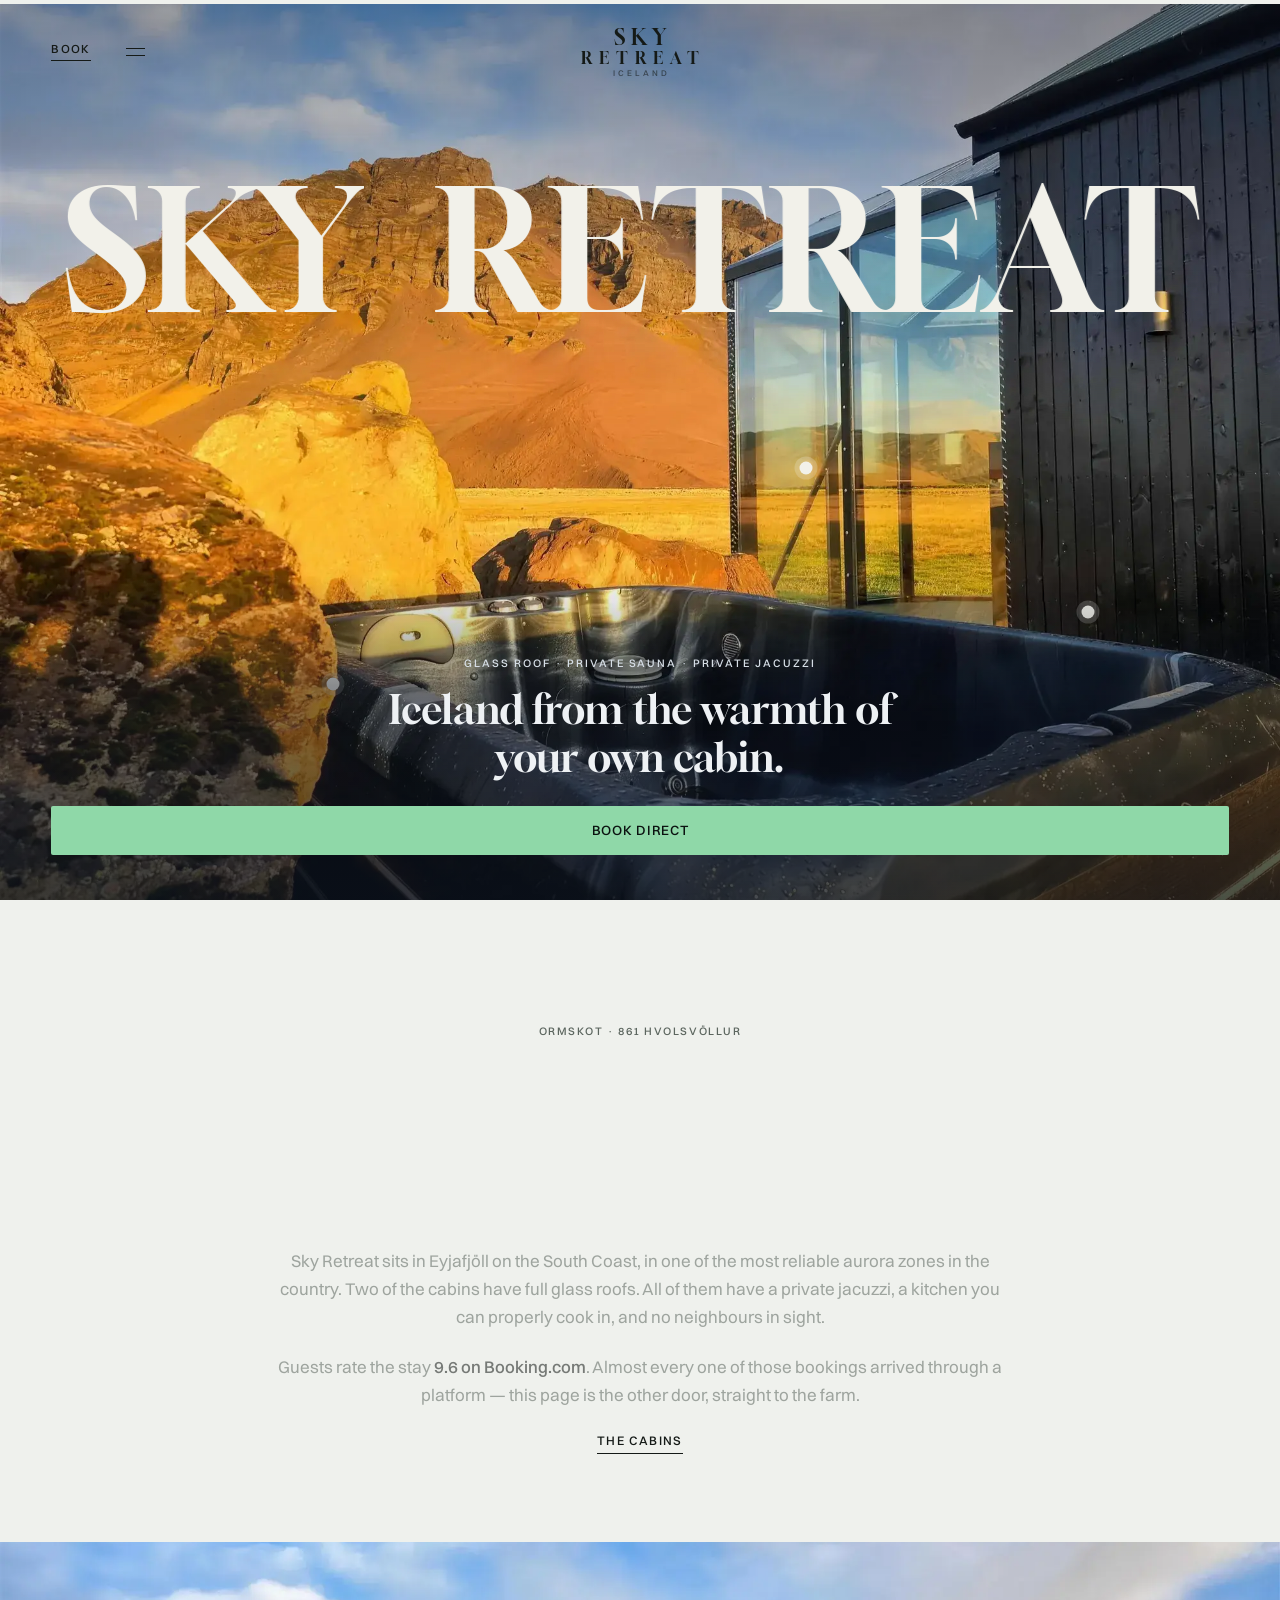
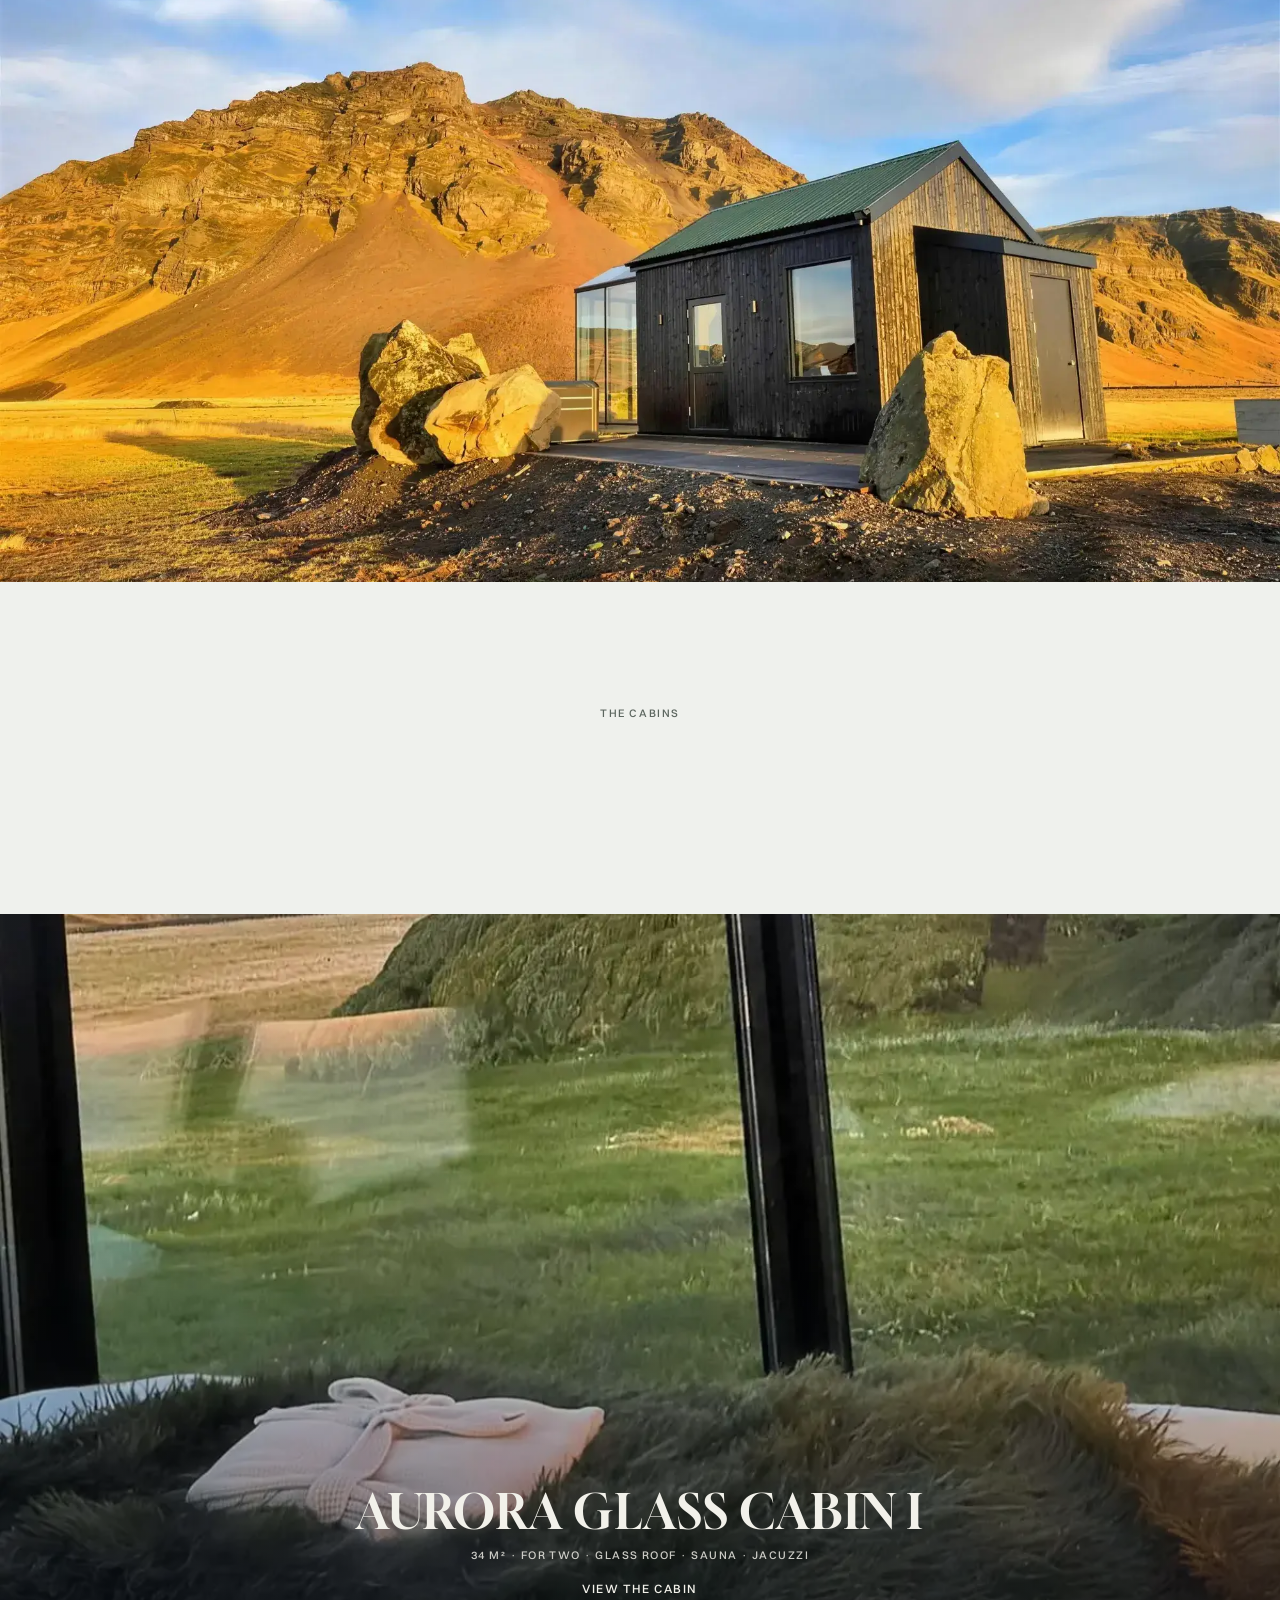
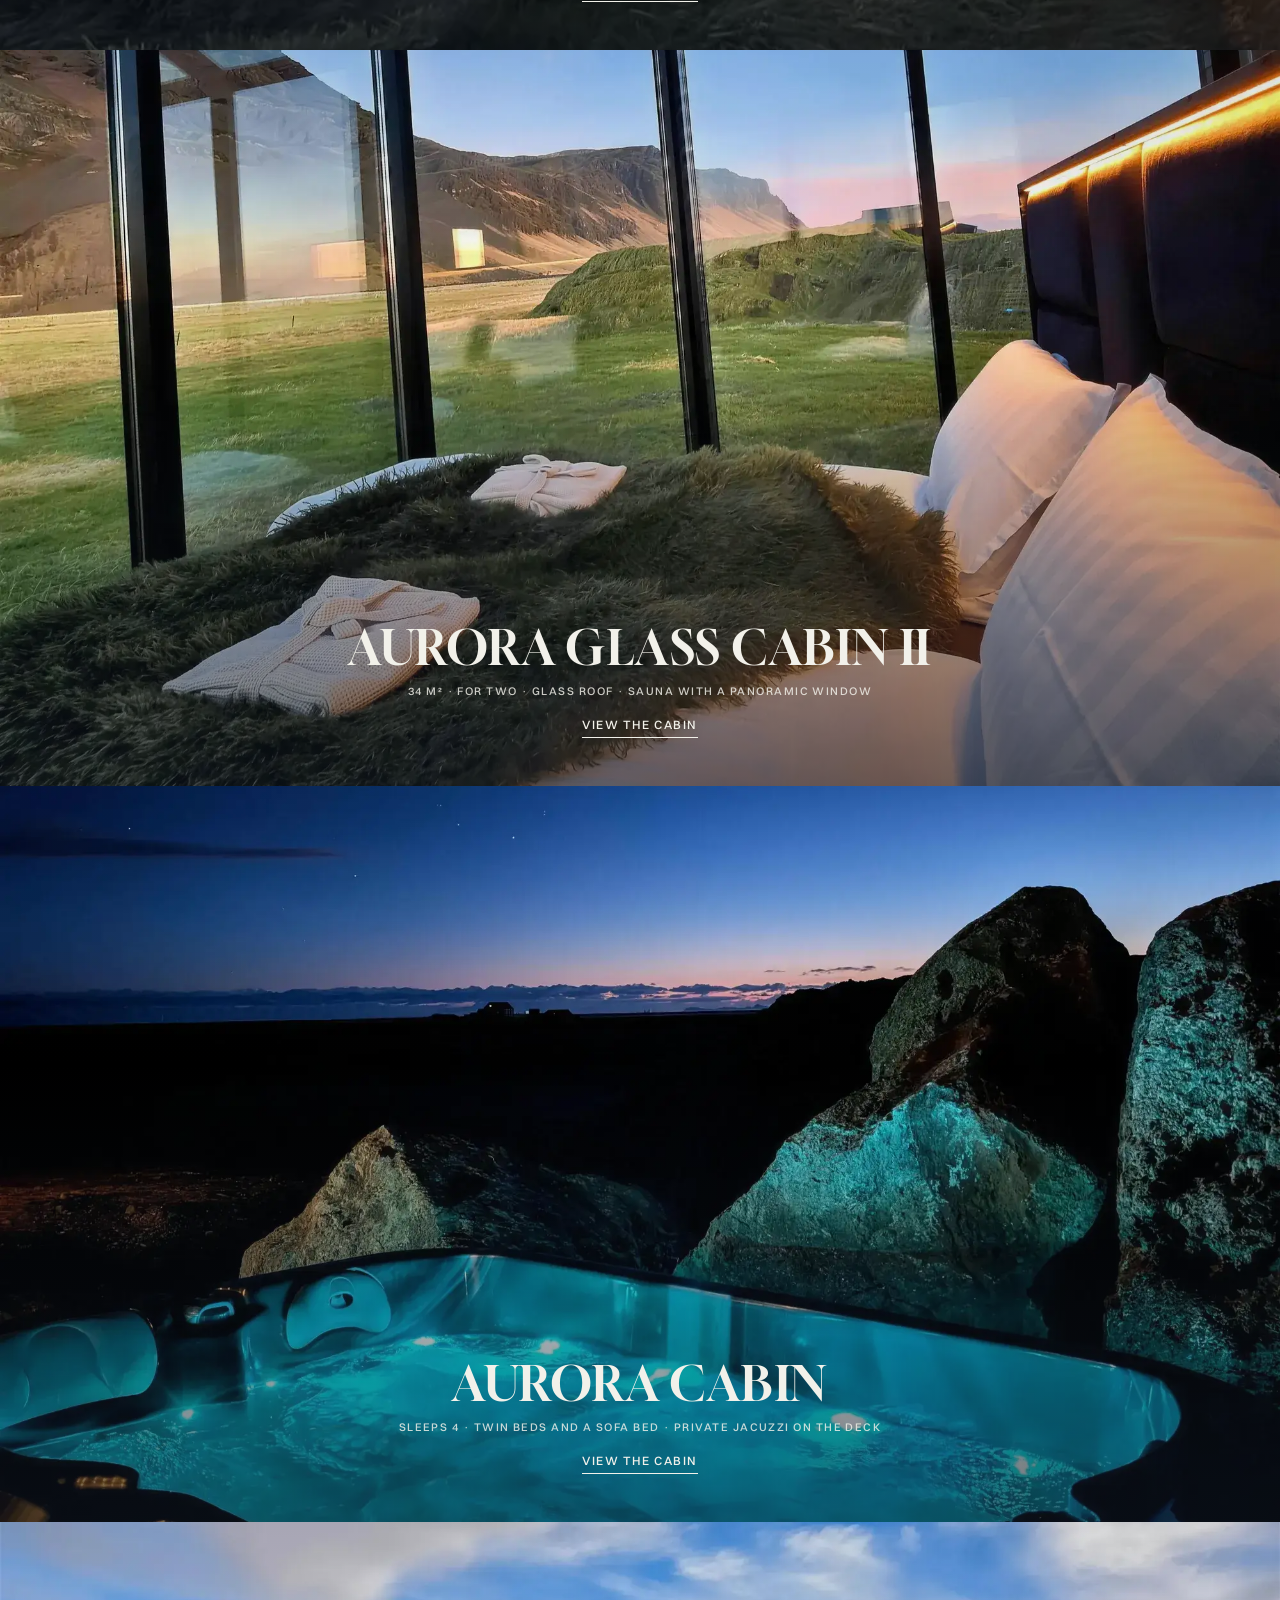
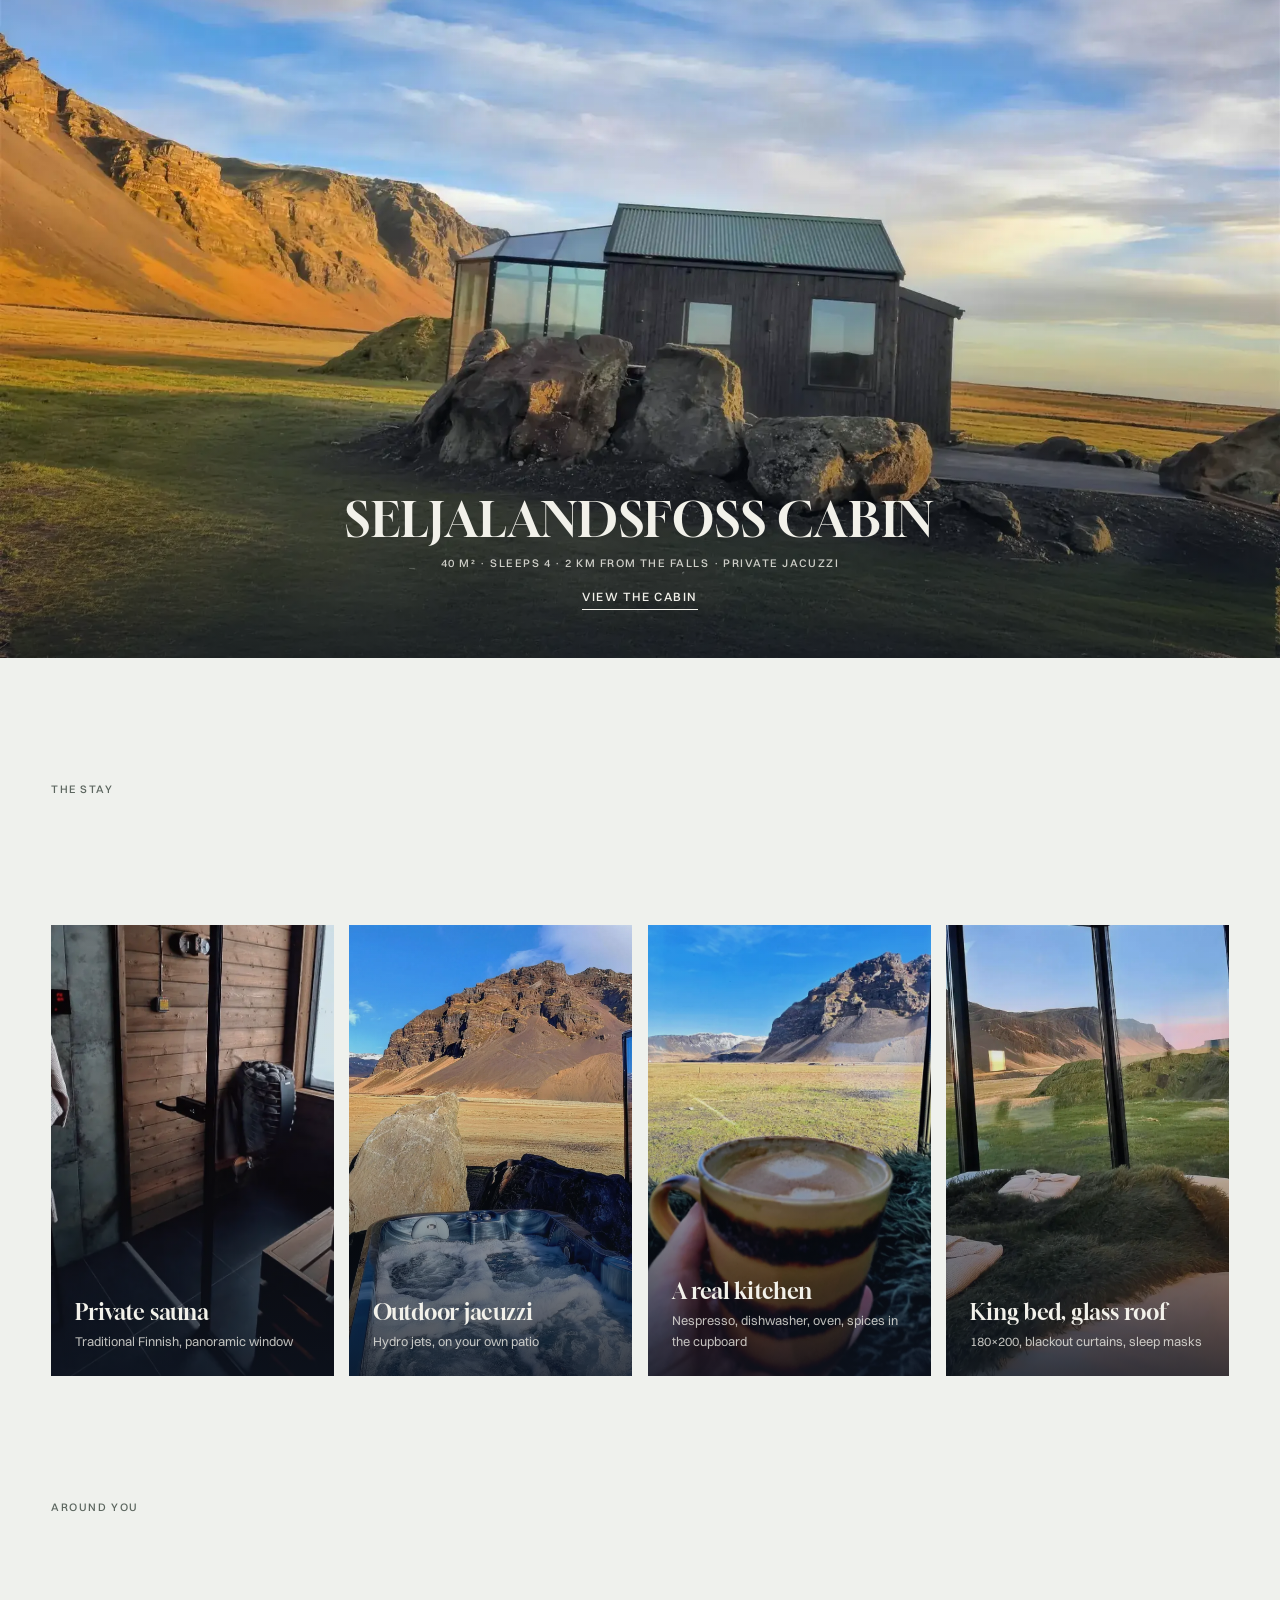
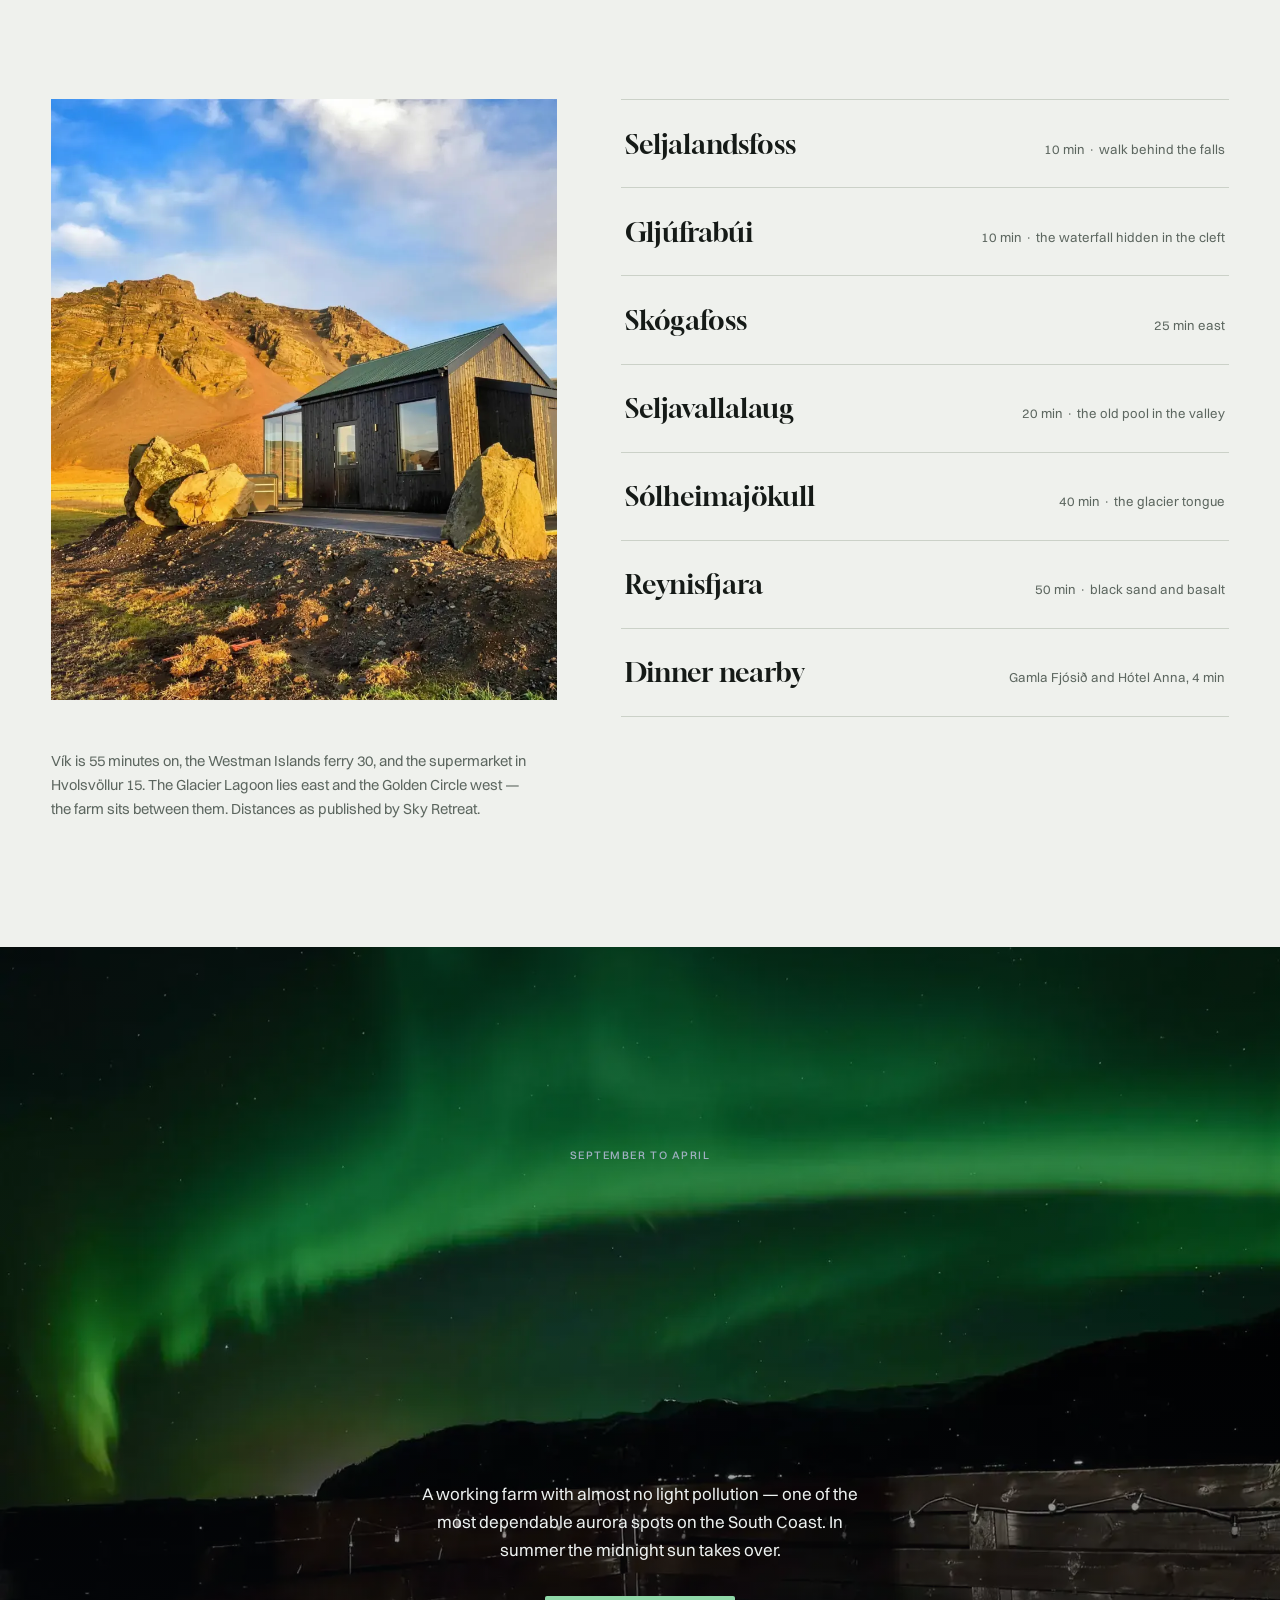
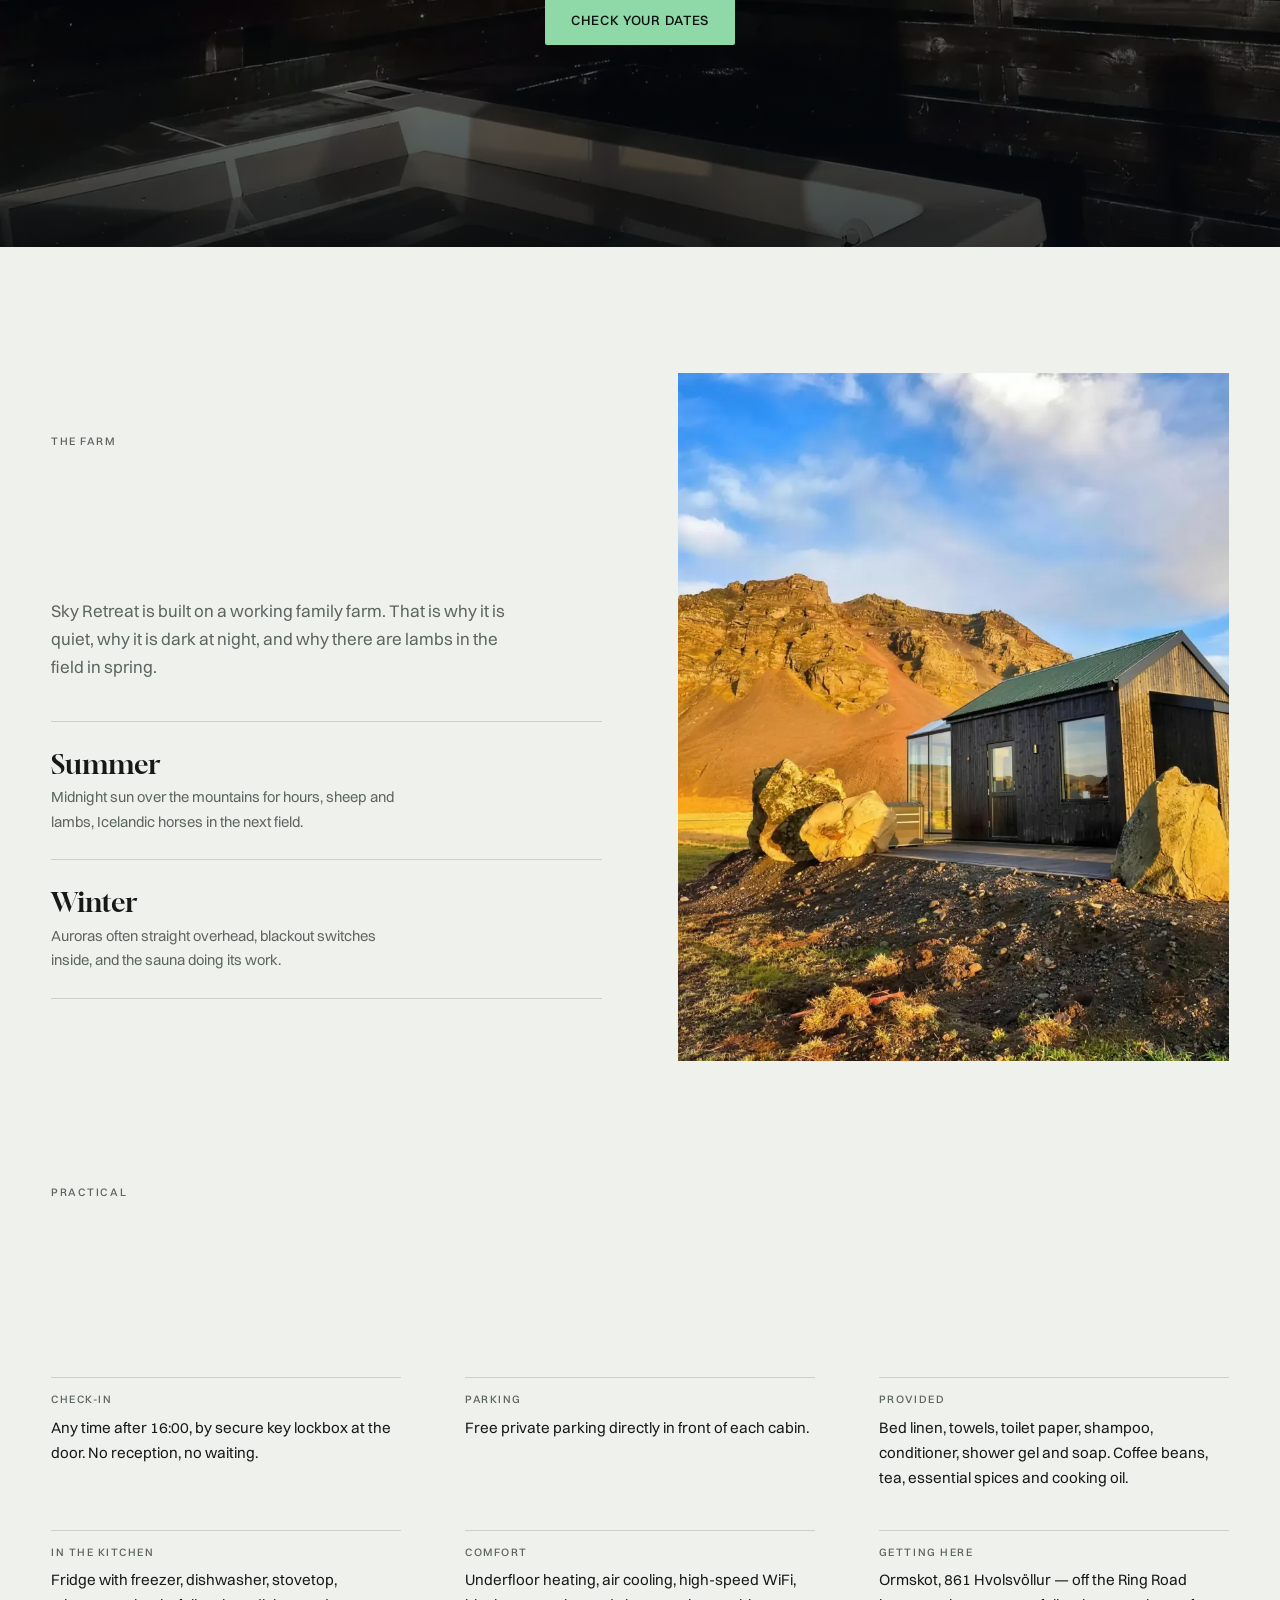
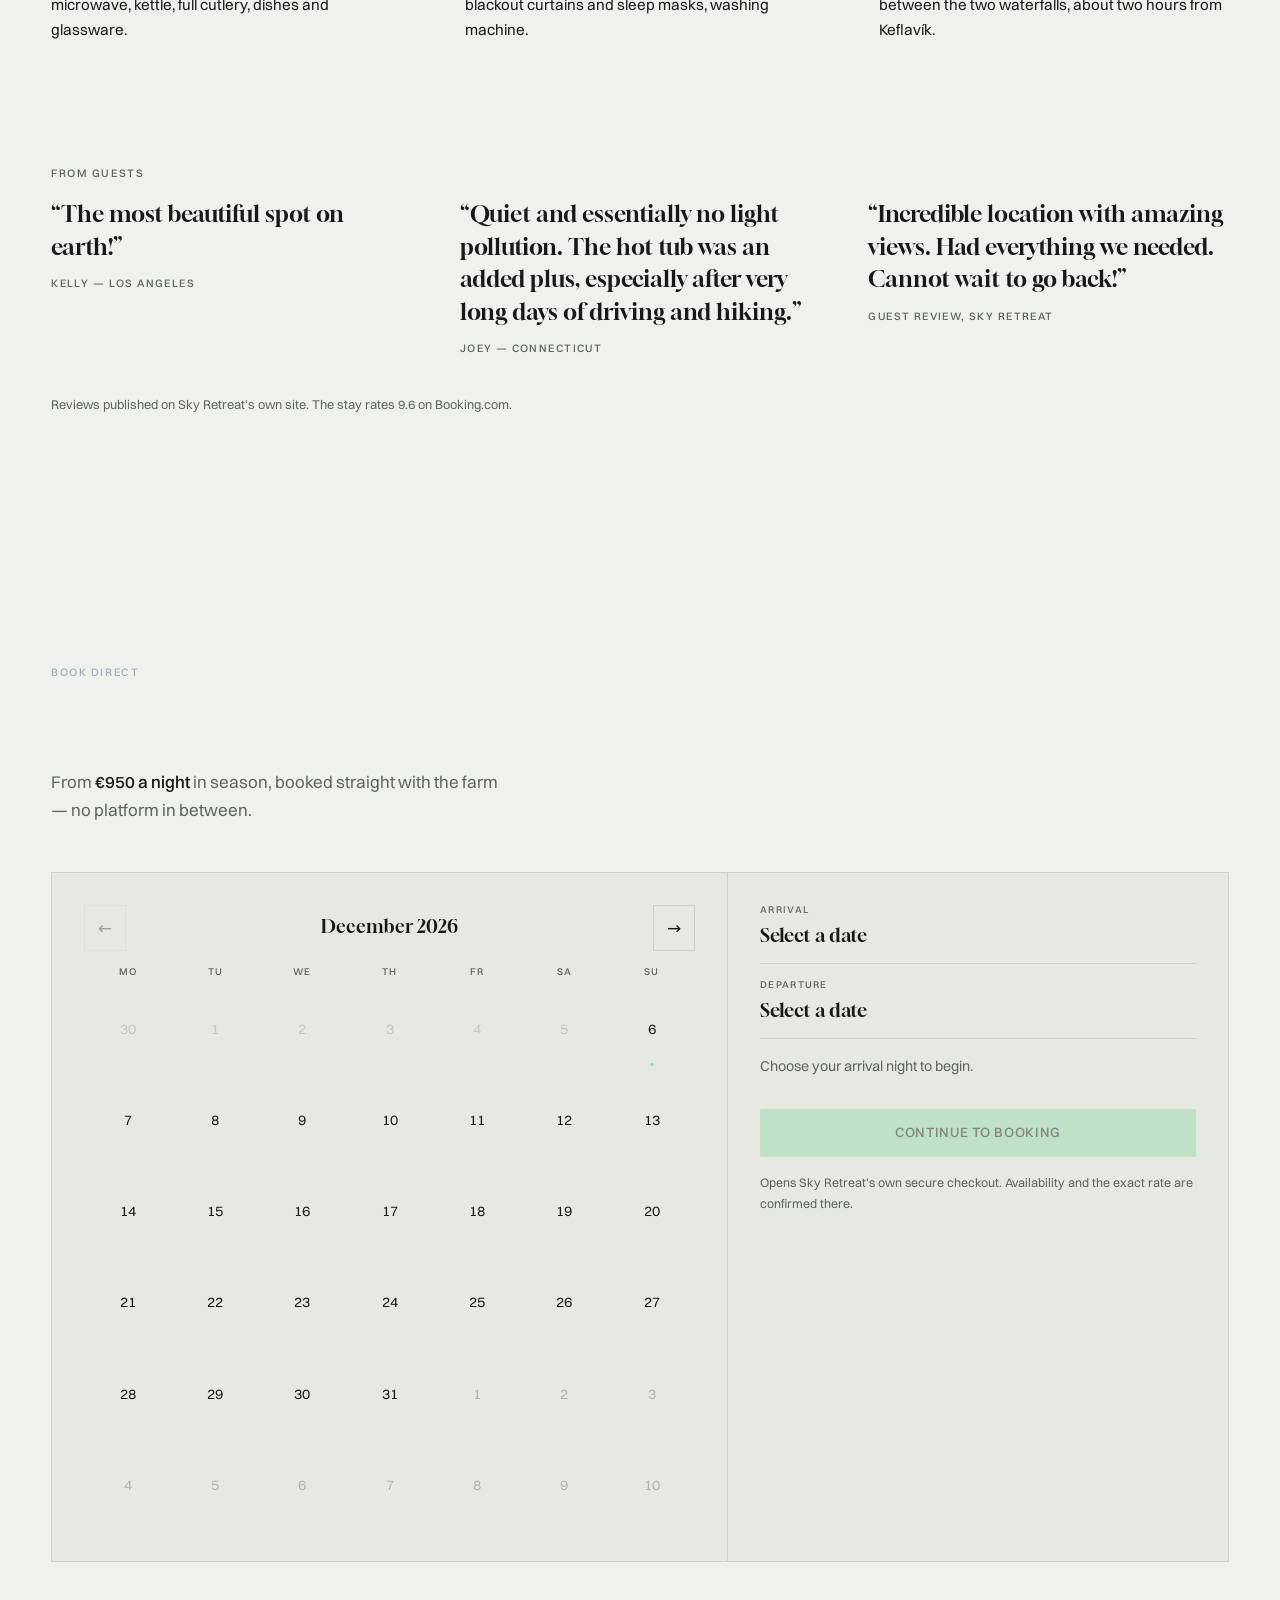
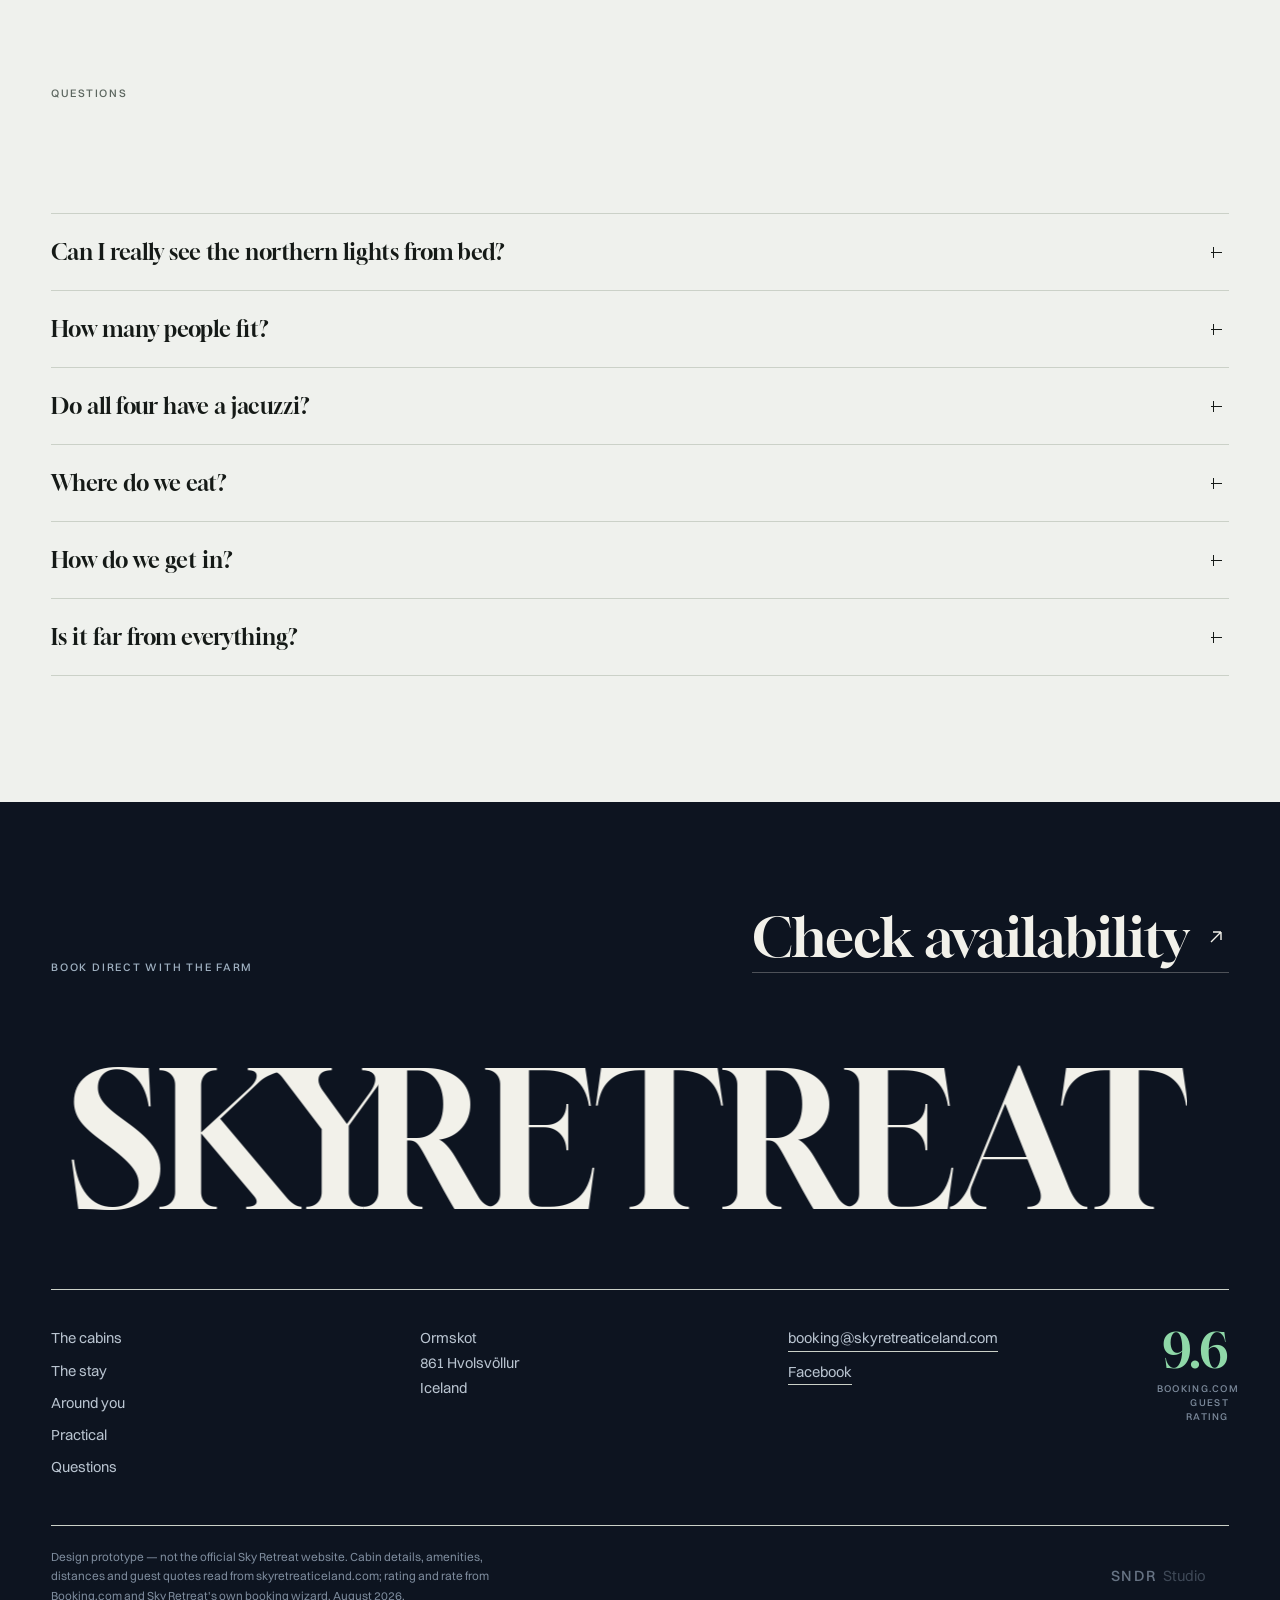
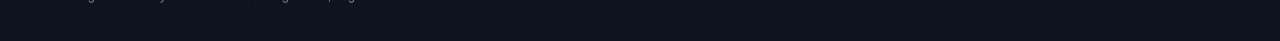
==== index.html @ c14c696b "Deploy e24e90d (noindex preview)" ====
<!DOCTYPE html>
<html lang="en">
<head>
<meta charset="UTF-8">
<meta name="viewport" content="width=device-width, initial-scale=1">
<meta name="robots" content="noindex, nofollow">
<title>Sky Retreat Iceland — Glass-roof cabins with private sauna &amp; jacuzzi, South Coast</title>
<meta name="description" content="Four luxury cabins on a working farm between Seljalandsfoss and Skógafoss. Glass roofs for the northern lights, private sauna and jacuzzi, 9.6 on Booking.com. Book direct.">
<meta name="theme-color" content="#0D1420" id="themeColor">
<link rel="preload" href="assets/fonts/gloock-v8-latin_latin-ext-regular.woff2" as="font" type="font/woff2" crossorigin>
<link rel="preload" href="assets/fonts/Switzer-400.woff2" as="font" type="font/woff2" crossorigin>
<link rel="icon" type="image/png" sizes="32x32" href="assets/img/favicon-32.png">
<link rel="icon" type="image/png" sizes="180x180" href="assets/img/favicon-180.png">
<link rel="apple-touch-icon" href="assets/img/favicon-180.png">
<link rel="icon" href="data:image/svg+xml,%3Csvg xmlns='http://www.w3.org/2000/svg' viewBox='0 0 32 32'%3E%3Crect width='32' height='32' fill='%230D1420'/%3E%3Cpath d='M6 22 L16 8 L26 22 Z' fill='none' stroke='%238FD8A8' stroke-width='2'/%3E%3C/svg%3E">
<link rel="stylesheet" href="styles.css?v=b4fe9e96">
</head>
<body class="at-hero" data-ground="night">

<div class="tintplate" aria-hidden="true"></div>

<!-- ═══ NAV · logo big and centred, condenses on first scroll (KUBE) ═══ -->
<header class="nav" id="nav">
  <div class="nav_bg" aria-hidden="true"></div>
  <div class="nav_in">
    <a class="nav_skip" href="#main">Skip to content</a>
    <a class="nav_logo" href="#top">
      <span class="nav_logo_a">SKY</span><span class="nav_logo_b">RETREAT</span><span class="nav_logo_c">Iceland</span>
    </a>
    <div class="nav_right">
      <a class="nav_book" href="#boka">Book</a>
      <button class="nav_burger" id="burger" type="button" aria-expanded="false" aria-controls="menu" aria-label="Open menu">
        <span></span><span></span>
      </button>
    </div>
  </div>
</header>

<!-- full-screen menu: links left, one image right that crossfades per hovered link -->
<div class="menu" id="menu" hidden>
  <nav class="menu_links" aria-label="Main">
    <ul id="menuList">
      <li><a href="#skalar"><span>The cabins</span><em>Four, on one farm</em></a></li>
      <li><a href="#upplifun"><span>The stay</span><em>Sauna · jacuzzi · glass roof</em></a></li>
      <li><a href="#nagrenni"><span>Around you</span><em>Seljalandsfoss · Skógafoss · Reynisfjara</em></a></li>
      <li><a href="#nott"><span>The lights</span><em>September to April</em></a></li>
      <li><a href="#boka"><span>Book direct</span><em>Straight with the farm</em></a></li>
    </ul>
    <div class="menu_foot">
      <a href="mailto:booking@skyretreaticeland.com">booking@skyretreaticeland.com</a>
      <span>Ormskot · 861 Hvolsvöllur</span>
    </div>
  </nav>
  <div class="menu_visual" aria-hidden="true">
    <img class="menu_img is-visible" src="assets/img/field-glass-sm.webp" srcset="assets/img/field-glass-sm.webp 1000w, assets/img/field-glass-md.webp 1400w, assets/img/field-glass-lg.webp 2000w, assets/img/field-glass.webp 3400w" sizes="(max-width: 860px) 1200px, 1200px" alt="">
    <picture><source media="(max-width: 860px)" srcset="assets/img/aurora-deck-p.webp"><img class="menu_img" src="assets/img/aurora-deck-sm.webp" srcset="assets/img/aurora-deck-sm.webp 1000w, assets/img/aurora-deck-md.webp 1400w, assets/img/aurora-deck-lg.webp 2000w, assets/img/aurora-deck.webp 3400w" sizes="(max-width: 860px) 1036px, 1440px" alt=""></picture>
    <img class="menu_img" src="assets/img/selja-falls-sm.webp" srcset="assets/img/selja-falls-sm.webp 1000w, assets/img/selja-falls-md.webp 1400w, assets/img/selja-falls-lg.webp 2000w, assets/img/selja-falls.webp 3400w" sizes="(max-width: 860px) 350px, 1200px" alt="">
    <img class="menu_img" src="assets/img/tub-day-sm.webp" srcset="assets/img/tub-day-sm.webp 1000w, assets/img/tub-day-md.webp 1500w, assets/img/tub-day.webp 3400w" sizes="(max-width: 860px) 720px, 720px" alt="">
    <picture><source media="(max-width: 860px)" srcset="assets/img/agc2-glass-p.webp"><img class="menu_img" src="assets/img/agc2-glass-sm.webp" srcset="assets/img/agc2-glass-sm.webp 1000w, assets/img/agc2-glass-md.webp 1400w, assets/img/agc2-glass-lg.webp 2000w, assets/img/agc2-glass.webp 3400w" sizes="(max-width: 860px) 660px, 1200px" alt=""></picture>
  </div>
</div>

<main id="main">

  <!-- ═══ 1 · HERO ═══ -->
  <section class="hero" id="top" aria-label="Sky Retreat Iceland">
    <div class="hero_layers" id="heroLayers">
      <div class="hero_back" data-sr-layer="back"><picture><source media="(max-width: 860px)" srcset="assets/img/hero-cabin-p.webp"><img src="assets/img/hero-cabin-sm.webp" srcset="assets/img/hero-cabin-sm.webp 1000w, assets/img/hero-cabin-md.webp 1400w, assets/img/hero-cabin-lg.webp 2000w, assets/img/hero-cabin.webp 3400w" sizes="(max-width: 860px) 1125px, 1440px" alt="" aria-hidden="true"></picture></div>
      <p class="hero_wm" id="heroWm" data-sr-layer="wm" aria-hidden="true"><span class="hero_wm_word"><i>SKY</i></span><span class="hero_wm_word"><i>RETREAT</i></span></p>
      <div class="hero_front" data-sr-layer="front">
        <picture><source media="(max-width: 860px)" srcset="assets/img/hero-cabin-p.webp"><img src="assets/img/hero-cabin-sm.webp" srcset="assets/img/hero-cabin-sm.webp 1000w, assets/img/hero-cabin-md.webp 1400w, assets/img/hero-cabin-lg.webp 2000w, assets/img/hero-cabin.webp 3400w" sizes="(max-width: 860px) 1125px, 1440px" alt="A black timber cabin with a glass front on the golden hillside at Ormskot" fetchpriority="high"></picture>
        <button class="spot" data-spot="glass" aria-expanded="false">
          <span class="spot_dot"></span>
          <span class="spot_card"><strong>The glass roof</strong>The whole bedroom roof and front are glass — 360° of the Eyjafjöll mountains.</span>
        </button>
        <button class="spot" data-spot="jacuzzi" aria-expanded="false">
          <span class="spot_dot"></span>
          <span class="spot_card"><strong>Private jacuzzi</strong>Outdoors, with hydro jets. Every cabin has its own.</span>
        </button>
        <button class="spot" data-spot="farm" aria-expanded="false">
          <span class="spot_dot"></span>
          <span class="spot_card"><strong>A working farm</strong>Sheep, lambs and Icelandic horses — and almost no light pollution.</span>
        </button>
      </div>
    </div>
    <div class="hero_base">
      <p class="hero_eyebrow">Glass roof · Private sauna · Private jacuzzi</p>
      <h1 class="hero_h1" data-reveal data-split="lines">Iceland from the warmth of your own cabin.</h1>
      <a class="btn hero_cta" href="#boka">Book direct</a>
    </div>
  </section>

  <!-- ═══ 2 · INTRO (centred, KUBE's un-luxe-expérientiel beat) ═══ -->
  <section class="intro" id="um" data-ground="day">
    <div class="wrap intro_in">
      <p class="eyebrow rev">Ormskot · 861 Hvolsvöllur</p>
      <h2 class="h2 intro_h" data-reveal data-split="lines">Four cabins on a working farm, and nothing else for miles.</h2>
      <p class="intro_p" data-scrub-words>Sky Retreat sits in Eyjafjöll on the South Coast, in one of the most reliable aurora zones in the country. Two of the cabins have full glass roofs. All of them have a private jacuzzi, a kitchen you can properly cook in, and no neighbours in sight.</p>
      <p class="intro_p" data-scrub-words>Guests rate the stay <strong>9.6 on Booking.com</strong>. Almost every one of those bookings arrived through a platform — this page is the other door, straight to the farm.</p>
      <a class="ulink rev" href="#skalar">The cabins</a>
    </div>
    <figure class="frame intro_fig rev" data-img-wrap>
      <img data-img src="assets/img/aurora-sky-sm.webp" srcset="assets/img/aurora-sky-sm.webp 1000w, assets/img/aurora-sky-md.webp 1400w, assets/img/aurora-sky-lg.webp 2000w, assets/img/aurora-sky.webp 3400w" sizes="(max-width: 860px) 390px, 1440px" alt="A cabin standing alone in the wide open field beneath the mountains" loading="lazy">
    </figure>
  </section>

  <!-- ═══ 3 · THE CABINS (KUBE spaces-1: stacked, centred name + underline) ═══ -->
  <section class="cabins" id="skalar">
    <div class="wrap cabins_head">
      <p class="eyebrow rev">The cabins</p>
      <h2 class="h2" data-reveal data-split="lines">Four cabins, no two the same.</h2>
    </div>
    <div class="cabin_list" id="cabinList"></div>
  </section>

  <!-- ═══ 4 · THE STAY (KUBE services-1: 4-up dark card row) ═══ -->
  <section class="serv" id="upplifun">
    <div class="wrap">
      <p class="eyebrow rev">The stay</p>
      <h2 class="h2" data-reveal data-split="lines">What is waiting inside.</h2>
      <div class="serv_row rev">
        <article class="scard">
          <picture><source media="(max-width: 860px)" srcset="assets/img/cabin-sheep-p.webp"><img src="assets/img/cabin-sheep-sm.webp" srcset="assets/img/cabin-sheep-sm.webp 1000w, assets/img/cabin-sheep.webp 1542w" sizes="(max-width: 860px) 837px, 755px" alt="Robes hanging beside the private sauna" loading="lazy"></picture>
          <div class="scard_type"><h3>Private sauna</h3><p>Traditional Finnish, panoramic window</p></div>
        </article>
        <article class="scard">
          <picture><source media="(max-width: 860px)" srcset="assets/img/agc2-glass-p.webp"><img src="assets/img/agc2-glass-sm.webp" srcset="assets/img/agc2-glass-sm.webp 1000w, assets/img/agc2-glass-md.webp 1400w, assets/img/agc2-glass-lg.webp 2000w, assets/img/agc2-glass.webp 3400w" sizes="(max-width: 860px) 660px, 1200px" alt="The outdoor jacuzzi beside the cabin" loading="lazy"></picture>
          <div class="scard_type"><h3>Outdoor jacuzzi</h3><p>Hydro jets, on your own patio</p></div>
        </article>
        <article class="scard">
          <picture><source media="(max-width: 860px)" srcset="assets/img/coffee-p.webp"><img src="assets/img/coffee-sm.webp" srcset="assets/img/coffee-sm.webp 1000w, assets/img/coffee-md.webp 1400w, assets/img/coffee.webp 2000w" sizes="(max-width: 860px) 558px, 668px" alt="A coffee held up to the mountain view" loading="lazy"></picture>
          <div class="scard_type"><h3>A real kitchen</h3><p>Nespresso, dishwasher, oven, spices in the cupboard</p></div>
        </article>
        <article class="scard">
          <picture><source media="(max-width: 860px)" srcset="assets/img/cabin-mirror-p.webp"><img src="assets/img/cabin-mirror-sm.webp" srcset="assets/img/cabin-mirror-sm.webp 1000w, assets/img/cabin-mirror-md.webp 1400w, assets/img/cabin-mirror-lg.webp 2000w, assets/img/cabin-mirror.webp 3400w" sizes="(max-width: 860px) 1036px, 1440px" alt="The bed beneath the glass wall at dawn" loading="lazy"></picture>
          <div class="scard_type"><h3>King bed, glass roof</h3><p>180×200, blackout curtains, sleep masks</p></div>
        </article>
      </div>
    </div>
  </section>

  <!-- ═══ 5 · AROUND YOU (KUBE activities: split, hover crossfade) ═══ -->
  <section class="exp wrap" id="nagrenni">
    <p class="eyebrow rev">Around you</p>
    <h2 class="h2" data-reveal data-split="lines">Everything iconic, within easy reach.</h2>
    <div class="exp_grid">
      <div class="exp_imgs" aria-hidden="true">
        <img class="exp_img is-visible" src="assets/img/selja-falls-sm.webp" srcset="assets/img/selja-falls-sm.webp 1000w, assets/img/selja-falls-md.webp 1400w, assets/img/selja-falls-lg.webp 2000w, assets/img/selja-falls.webp 3400w" sizes="(max-width: 860px) 350px, 1200px" alt="" loading="lazy">
        <img class="exp_img" src="assets/img/grass-gold-sm.webp" srcset="assets/img/grass-gold-sm.webp 1000w, assets/img/grass-gold-md.webp 1400w, assets/img/grass-gold.webp 2000w" sizes="(max-width: 860px) 350px, 891px" alt="" loading="lazy">
        <picture><source media="(max-width: 860px)" srcset="assets/img/cabin-rocks-p.webp"><img class="exp_img" src="assets/img/cabin-rocks-sm.webp" srcset="assets/img/cabin-rocks-sm.webp 1000w, assets/img/cabin-rocks-md.webp 1400w, assets/img/cabin-rocks-lg.webp 2000w, assets/img/cabin-rocks.webp 3400w" sizes="(max-width: 860px) 923px, 1440px" alt="" loading="lazy"></picture>
        <img class="exp_img" src="assets/img/field-wide-sm.webp" srcset="assets/img/field-wide-sm.webp 1000w, assets/img/field-wide-md.webp 1400w, assets/img/field-wide-lg.webp 2000w, assets/img/field-wide.webp 3400w" sizes="(max-width: 860px) 351px, 1027px" alt="" loading="lazy">
        <picture><source media="(max-width: 860px)" srcset="assets/img/coffee-p.webp"><img class="exp_img" src="assets/img/coffee-sm.webp" srcset="assets/img/coffee-sm.webp 1000w, assets/img/coffee-md.webp 1400w, assets/img/coffee.webp 2000w" sizes="(max-width: 860px) 558px, 668px" alt="" loading="lazy"></picture>
      </div>
      <ul class="exp_rows" id="expRows">
        <li><button type="button"><span>Seljalandsfoss</span><em>10 min · walk behind the falls</em></button></li>
        <li><button type="button"><span>Gljúfrabúi</span><em>10 min · the waterfall hidden in the cleft</em></button></li>
        <li><button type="button"><span>Skógafoss</span><em>25 min east</em></button></li>
        <li><button type="button"><span>Seljavallalaug</span><em>20 min · the old pool in the valley</em></button></li>
        <li><button type="button"><span>Sólheimajökull</span><em>40 min · the glacier tongue</em></button></li>
        <li><button type="button"><span>Reynisfjara</span><em>50 min · black sand and basalt</em></button></li>
        <li><button type="button"><span>Dinner nearby</span><em>Gamla Fjósið and Hótel Anna, 4 min</em></button></li>
      </ul>
    </div>
    <p class="exp_note rev">Vík is 55 minutes on, the Westman Islands ferry 30, and the supermarket in Hvolsvöllur 15. The Glacier Lagoon lies east and the Golden Circle west — the farm sits between them. Distances as published by Sky Retreat.</p>
  </section>

  <!-- ═══ 6 · THE LIGHTS (KUBE cta band: full screen, centred, one button) ═══ -->
  <section class="cta" id="nott">
    <figure class="cta_media">
      <picture><source media="(max-width: 860px)" srcset="assets/img/aurora-night-p.webp"><img id="auroraImg" src="assets/img/aurora-night-sm.webp" srcset="assets/img/aurora-night-sm.webp 1000w, assets/img/aurora-night-md.webp 1500w, assets/img/aurora-night.webp 3400w" sizes="(max-width: 860px) 633px, 1440px" alt="The aurora borealis directly above the hot tub at Sky Retreat" loading="lazy"></picture>
    </figure>
    <div class="cta_type">
      <p class="eyebrow eyebrow--light rev">September to April</p>
      <h2 class="display" data-reveal data-split="lines">The lights come to the roof.</h2>
      <p class="cta_sub rev">A working farm with almost no light pollution — one of the most dependable aurora spots on the South Coast. In summer the midnight sun takes over.</p>
      <a class="btn rev" href="#boka">Check your dates</a>
    </div>
  </section>

  <!-- ═══ 7 · THE FARM (KUBE privatisation: split, hover rows + image swap) ═══ -->
  <section class="farm wrap" id="farm">
    <div class="farm_type">
      <p class="eyebrow rev">The farm</p>
      <h2 class="h2" data-reveal data-split="lines">You are staying on someone's land.</h2>
      <p class="farm_p rev">Sky Retreat is built on a working family farm. That is why it is quiet, why it is dark at night, and why there are lambs in the field in spring.</p>
      <div class="farm_rows" id="farmRows">
        <div class="farm_row"><h3>Summer</h3><p>Midnight sun over the mountains for hours, sheep and lambs, Icelandic horses in the next field.</p></div>
        <div class="farm_row"><h3>Winter</h3><p>Auroras often straight overhead, blackout switches inside, and the sauna doing its work.</p></div>
      </div>
    </div>
    <div class="farm_imgs" aria-hidden="true">
      <img class="farm_img is-active" src="assets/img/field-wide-sm.webp" srcset="assets/img/field-wide-sm.webp 1000w, assets/img/field-wide-md.webp 1400w, assets/img/field-wide-lg.webp 2000w, assets/img/field-wide.webp 3400w" sizes="(max-width: 860px) 351px, 1027px" alt="">
      <picture><source media="(max-width: 860px)" srcset="assets/img/aurora-night-p.webp"><img class="farm_img" src="assets/img/aurora-night-sm.webp" srcset="assets/img/aurora-night-sm.webp 1000w, assets/img/aurora-night-md.webp 1500w, assets/img/aurora-night.webp 3400w" sizes="(max-width: 860px) 633px, 1440px" alt=""></picture>
    </div>
  </section>

  <!-- ═══ PRACTICAL ═══ -->
  <section class="prac wrap" id="hagnyt">
    <p class="eyebrow rev">Practical</p>
    <h2 class="h2" data-reveal data-split="lines">Everything you would have emailed to ask.</h2>
    <dl class="prac_grid rev">
      <div><dt>Check-in</dt><dd>Any time after 16:00, by secure key lockbox at the door. No reception, no waiting.</dd></div>
      <div><dt>Parking</dt><dd>Free private parking directly in front of each cabin.</dd></div>
      <div><dt>Provided</dt><dd>Bed linen, towels, toilet paper, shampoo, conditioner, shower gel and soap. Coffee beans, tea, essential spices and cooking oil.</dd></div>
      <div><dt>In the kitchen</dt><dd>Fridge with freezer, dishwasher, stovetop, microwave, kettle, full cutlery, dishes and glassware.</dd></div>
      <div><dt>Comfort</dt><dd>Underfloor heating, air cooling, high-speed WiFi, blackout curtains and sleep masks, washing machine.</dd></div>
      <div><dt>Getting here</dt><dd>Ormskot, 861 Hvolsvöllur — off the Ring Road between the two waterfalls, about two hours from Keflavík.</dd></div>
    </dl>
  </section>

  <!-- ═══ VOICES ═══ -->
  <section class="voices">
    <div class="wrap">
      <p class="eyebrow rev">From guests</p>
      <div class="voices_grid rev">
        <blockquote><p>“The most beautiful spot on earth!”</p><cite>Kelly — Los Angeles</cite></blockquote>
        <blockquote><p>“Quiet and essentially no light pollution. The hot tub was an added plus, especially after very long days of driving and hiking.”</p><cite>Joey — Connecticut</cite></blockquote>
        <blockquote><p>“Incredible location with amazing views. Had everything we needed. Cannot wait to go back!”</p><cite>Guest review, Sky Retreat</cite></blockquote>
      </div>
      <p class="voices_note rev">Reviews published on Sky Retreat's own site. The stay rates 9.6 on Booking.com.</p>
    </div>
  </section>

  <!-- ═══ BOOKING ═══ -->
  <section class="book" id="boka" data-ground="night">
    <div class="wrap">
      <p class="eyebrow eyebrow--light rev">Book direct</p>
      <h2 class="h2" data-reveal data-split="lines">Pick your nights.</h2>
      <p class="book_lead rev">From <strong>€950 a night</strong> in season, booked straight with the farm — no platform in between.</p>
      <div class="bk rev" id="bk">
        <div class="bk_cal">
          <div class="bk_head">
            <button class="bk_navbtn" id="calPrev" type="button" aria-label="Previous month">←</button>
            <div class="bk_month" id="calMonth" aria-live="polite"></div>
            <button class="bk_navbtn" id="calNext" type="button" aria-label="Next month">→</button>
          </div>
          <div class="bk_dow" id="calDow"></div>
          <div class="bk_grid" id="calGrid"></div>
        </div>
        <div class="bk_side">
          <div class="bk_field"><span class="bk_label">Arrival</span><span class="bk_value" id="outStart">Select a date</span></div>
          <div class="bk_field"><span class="bk_label">Departure</span><span class="bk_value" id="outEnd">Select a date</span></div>
          <p class="bk_sum" id="outSum">Choose your arrival night to begin.</p>
          <a class="btn" id="bkGo" href="https://booking.skyretreaticeland.com/" target="_blank" rel="noopener" aria-disabled="true">Continue to booking</a>
          <p class="bk_note">Opens Sky Retreat's own secure checkout. Availability and the exact rate are confirmed there.</p>
        </div>
      </div>
    </div>
  </section>

  <!-- ═══ FAQ ═══ -->
  <section class="faq wrap" id="faq">
    <p class="eyebrow rev">Questions</p>
    <h2 class="h2" data-reveal data-split="lines">Before you book.</h2>
    <div class="faq_list rev">
      <details><summary>Can I really see the northern lights from bed?</summary><p>In Aurora Glass Cabin I and II, yes — the bedroom roof and the front wall are glass. From September to April the auroras are often directly overhead, and blackout switches let you kill every light inside.</p></details>
      <details><summary>How many people fit?</summary><p>The two glass cabins are 34 m² and built for two. Aurora Cabin sleeps four — twin beds plus a sofa bed. Seljalandsfoss Cabin is a 40 m² family cabin with a king bed and a sofa bed, plus toys and a sandbox for children.</p></details>
      <details><summary>Do all four have a jacuzzi?</summary><p>Yes. Both glass cabins add a private Finnish sauna as well.</p></details>
      <details><summary>Where do we eat?</summary><p>Each cabin has a full kitchen with a dishwasher, and the staples are already there. Gamla Fjósið and Hótel Anna are 2.7 km away and both do takeaway; there are more than ten restaurants within ten kilometres.</p></details>
      <details><summary>How do we get in?</summary><p>A secure key lockbox at the entrance, any time after 16:00. Parking is free and directly in front of the cabin.</p></details>
      <details><summary>Is it far from everything?</summary><p>It is between Seljalandsfoss and Skógafoss, ten minutes from each. The Glacier Lagoon is to the east and the Golden Circle to the west, both within a day.</p></details>
    </div>
  </section>

</main>

<!-- ═══ FOOTER · scroll-driven statement ═══ -->
<footer class="foot" id="contact" data-ground="night">
  <div class="foot_stage" id="footStage">
    <div class="foot_inner wrap">
      <div class="foot_top">
        <p class="foot_eyebrow">Book direct with the farm</p>
        <a class="foot_cta" href="https://booking.skyretreaticeland.com/" target="_blank" rel="noopener">
          <span>Check availability</span>
          <svg width="26" height="26" viewBox="0 0 26 26" aria-hidden="true"><path d="M8 18 L18 8 M18 8 H10 M18 8 V16" fill="none" stroke="currentColor" stroke-width="1.4"/></svg>
        </a>
      </div>

      <!-- the wordmark IS the footer: it draws itself across the full width on scroll -->
      <div class="foot_wm" id="footWm" aria-hidden="true">
        <span class="foot_wm_word"><i>SKY</i></span><span class="foot_wm_word"><i>RETREAT</i></span>
      </div>

      <div class="foot_grid">
        <nav class="foot_nav" aria-label="Footer">
          <a href="#skalar">The cabins</a>
          <a href="#upplifun">The stay</a>
          <a href="#nagrenni">Around you</a>
          <a href="#hagnyt">Practical</a>
          <a href="#faq">Questions</a>
        </nav>
        <address class="foot_addr">
          Ormskot<br>861 Hvolsvöllur<br>Iceland
        </address>
        <div class="foot_reach">
          <a href="mailto:booking@skyretreaticeland.com">booking@skyretreaticeland.com</a>
          <a href="https://www.facebook.com/SkyRetreatIceland/" target="_blank" rel="noopener">Facebook</a>
        </div>
        <p class="foot_rating"><b>9.6</b><span>Booking.com guest rating</span></p>
      </div>

      <div class="foot_legal">
        <p>Design prototype — not the official Sky Retreat website. Cabin details, amenities, distances and guest quotes read from skyretreaticeland.com; rating and rate from Booking.com and Sky Retreat's own booking wizard, August 2026.</p>
        <a class="foot_credit" href="https://sndr-studio.pages.dev" target="_blank" rel="noopener">
          <svg width="118" height="22" viewBox="0 0 118 22" role="img" aria-hidden="true"><text x="0" y="16" font-family="Switzer, system-ui, sans-serif" font-weight="500" font-size="15" letter-spacing="1.4" fill="currentColor">SNDR</text><text x="52" y="16" font-family="Switzer, system-ui, sans-serif" font-size="15" fill="currentColor" opacity=".55">Studio</text></svg><span class="a11y-name">Design by SNDR Studio</span>
        </a>
      </div>
    </div>
  </div>
</footer>

<a class="mobilebar" href="#boka">Book direct</a>

<script src="assets/vendor/gsap.min.js"></script>
<script src="assets/vendor/ScrollTrigger.min.js"></script>
<script src="assets/vendor/lenis.min.js"></script>
<script src="app.js?v=a882cd7a"></script>
</body>
</html>
---- styles.css ----
/* ==========================================================================
   SKY RETREAT · a 1:1 KUBE structural transplant (_reference/kubehotel-teardown)
   Night ground with day chapters. ONE accent (aurora), booking actions only.
   Line-masked reveals (21st.dev text-reveal-mask mechanic). Keyframes: sr-.
   ========================================================================== */

@font-face { font-family: 'Gloock'; src: url('assets/fonts/gloock-v8-latin_latin-ext-regular.woff2') format('woff2'); font-weight: 400; font-display: swap; }
@font-face { font-family: 'Switzer'; src: url('assets/fonts/Switzer-400.woff2') format('woff2'); font-weight: 400; font-display: swap; }
@font-face { font-family: 'Switzer'; src: url('assets/fonts/Switzer-500.woff2') format('woff2'); font-weight: 500; font-display: swap; }

:root {
  --night: #0D1420;
  --night-2: #131B2A;
  --day: #EFF1ED;
  --day-2: #E6E9E2;
  --aurora: #8FD8A8;
  --aurora-hi: #A5E4BB;
  --on-aurora: #0B1210;

  --g-bg: var(--night);
  --g-bg2: var(--night-2);
  --g-ink: #E8ECF2;
  --g-soft: #97A2B4;
  --g-line: #2C3648;

  --disp: 'Gloock', ui-serif, Georgia, serif;
  --sans: 'Switzer', ui-sans-serif, system-ui, sans-serif;
  --ease: cubic-bezier(.23, 1, .32, 1);
  --expo: cubic-bezier(.19, 1, .22, 1);
  --pad: clamp(1.25rem, 4vw, 3.5rem);
  --nav-h: 6.5rem;
}
body[data-ground="day"] {
  --g-bg: var(--day); --g-bg2: var(--day-2);
  --g-ink: #151A17; --g-soft: #5C665F; --g-line: #CBD1C8;
}

* { box-sizing: border-box; margin: 0; padding: 0; }
html, body { overflow-x: clip; }
html { scroll-behavior: auto; }
html.lenis, html.lenis body { height: auto; }
body {
  background-color: var(--night);
  color: var(--g-ink);
  font: 400 1.0625rem/1.65 var(--sans);
  -webkit-font-smoothing: antialiased;
  -webkit-tap-highlight-color: transparent;
  transition: background-color .9s var(--ease), color .3s var(--ease);
}
body[data-ground="day"] { background-color: var(--day); }
body.no-scroll { overflow: hidden; }
img { display: block; max-width: 100%; }
a { color: inherit; text-decoration: none; }
button { font: inherit; color: inherit; background: none; border: 0; cursor: pointer; }
.wrap { width: min(100% - 2 * var(--pad), 82rem); margin-inline: auto; }
.tintplate { position: fixed; inset: 0 0 auto 0; height: 4px; z-index: 60; pointer-events: none; background-color: var(--g-bg); transition: background-color .9s var(--ease); }

.eyebrow { font: 500 .6875rem/1 var(--sans); letter-spacing: .14em; text-transform: uppercase; color: var(--g-soft); margin-bottom: 1.1rem; }
.eyebrow--light { color: #9FB0C0; }
.h2 { font: 400 clamp(1.9rem, 4.2vw, 3.1rem)/1.14 var(--disp); letter-spacing: .01em; max-width: 20ch; }
.display { font: 400 clamp(2.6rem, 7vw, 5.5rem)/1.06 var(--disp); }
.ulink { display: inline-block; margin-top: 1.6rem; font: 500 .78rem/1 var(--sans); letter-spacing: .11em; text-transform: uppercase; border-bottom: 1px solid currentColor; padding-bottom: .38rem; }

/* ---------- the masked line reveal (21st.dev mechanic, in vanilla) ---------- */
.rl { display: block; overflow: hidden; padding-bottom: .26em; margin-bottom: -.26em; }
.rl > i { display: block; font-style: inherit; transform: translateY(130%); will-change: transform; }
html:not(.js) .rl > i, .rl.in > i { transform: translateY(0); }
.rl.in > i { transition: transform .8s var(--expo); }

/* ---------- nav ---------- */
.nav { position: fixed; inset: 0 0 auto 0; z-index: 50; height: calc(var(--nav-h) + env(safe-area-inset-top));
  padding-top: env(safe-area-inset-top); transition: height .6s cubic-bezier(.65,0,.35,1); }
body.scrolled .nav { height: calc(4rem + env(safe-area-inset-top)); }
body.scrolled .nav_in { color: #151A17; }
.nav_bg { position: absolute; inset: 0; background: var(--day); border-bottom: 1px solid #CBD1C8; opacity: 0; transition: opacity .6s cubic-bezier(.65,0,.35,1); }
body.scrolled .nav_bg { opacity: 1; }
.nav_in { position: relative; height: 100%; display: flex; align-items: center; justify-content: space-between; padding-inline: var(--pad); }
.nav_skip {
  font: 500 .7rem/1 var(--sans); letter-spacing: .12em; text-transform: uppercase;
  border-bottom: 1px solid currentColor; padding-bottom: .25rem;
  position: absolute; left: var(--pad); opacity: 0; pointer-events: none;
}
.nav_skip:focus-visible { opacity: 1; pointer-events: auto; outline: 2px solid var(--aurora); outline-offset: 4px; }
.nav_logo {
  position: absolute; left: 50%; top: 50%;
  transform: translate(-50%, -50%) scale(1); transform-origin: 50% 50%;
  display: grid; justify-items: center; gap: .1rem; text-align: center;
  transition: transform .6s cubic-bezier(.65,0,.35,1);
}
body.scrolled .nav_logo { transform: translate(-50%, -50%) scale(.6); }
.nav_logo_a, .nav_logo_b { font: 400 1.35rem/1 var(--disp); letter-spacing: .3em; text-indent: .3em; }
.nav_logo_b { font-size: 1.05rem; letter-spacing: .42em; text-indent: .42em; }
.nav_logo_c { font: 500 .52rem/1 var(--sans); letter-spacing: .38em; text-indent: .38em; text-transform: uppercase; opacity: .6; }
.nav_right { display: flex; align-items: center; gap: 1.5rem; }
.nav_book { font: 500 .74rem/1 var(--sans); letter-spacing: .12em; text-transform: uppercase; border-bottom: 1px solid currentColor; padding-bottom: .28rem; }
.nav_burger { width: 2.6rem; height: 2.6rem; display: grid; align-content: center; gap: .34rem; border-radius: 50%; transition: background-color .3s, color .3s; }
.nav_burger span { display: block; height: 1px; width: 1.15rem; margin-inline: auto; background: currentColor; transition: transform .4s var(--ease); }
body.menu-open .nav_burger span:first-child { transform: translateY(.175rem) rotate(45deg); }
body.menu-open .nav_burger span:last-child { transform: translateY(-.175rem) rotate(-45deg); }
body.menu-open .nav_burger { background: var(--aurora); color: var(--on-aurora); }

/* ---------- menu ---------- */
.menu { position: fixed; inset: 0; z-index: 49; display: grid; grid-template-columns: 1fr 1fr; background: var(--day); color: #151A17; opacity: 0; visibility: hidden; transition: opacity .45s var(--ease), visibility .45s; }
.menu[hidden] { display: grid; }
body.menu-open .menu { opacity: 1; visibility: visible; }
.menu_links { display: flex; flex-direction: column; justify-content: center; gap: 2.5rem; padding: var(--nav-h) var(--pad) var(--pad); }
.menu_links ul { list-style: none; }
.menu_links li { border-bottom: 1px solid #CBD1C8; }
.menu_links li:first-child { border-top: 1px solid #CBD1C8; }
.menu_links a { display: flex; align-items: baseline; gap: 1rem; padding: clamp(.85rem, 2.2vh, 1.4rem) 0; transition: opacity .3s; }
.menu_links span { font: 400 clamp(1.3rem, 2.8vw, 2.1rem)/1.1 var(--disp); }
.menu_links em { font: 400 .76rem/1 var(--sans); font-style: normal; letter-spacing: .05em; color: #5C665F; margin-left: auto; text-align: right; }
.menu_foot { display: grid; gap: .4rem; font-size: .85rem; color: #5C665F; }
.menu_visual { position: relative; overflow: clip; }
.menu_img { position: absolute; inset: 0; width: 100%; height: 100%; object-fit: cover; opacity: 0; transition: opacity .3s; }
.menu_img.is-visible { opacity: 1; }
@media (hover: hover) and (pointer: fine) { .menu_links a:hover { opacity: .6; } }

/* ---------- 1 · hero ---------- */
.hero { position: relative; background: var(--night); }
.hero_layers { position: relative; height: 100svh; overflow: clip; }
.hero_back, .hero_front { position: absolute; inset: 0; }
.hero_back img, .hero_front img { width: 100%; height: 100%; object-fit: cover; object-position: 50% 62%; }
.hero_back::after { content: ''; position: absolute; inset: 0; background: linear-gradient(180deg, rgba(13,20,32,.42), rgba(13,20,32,0) 45%); }
.hero_front { -webkit-mask-image: linear-gradient(180deg, transparent 30%, #000 47%); mask-image: linear-gradient(180deg, transparent 30%, #000 47%); will-change: transform; }
/* the hero wordmark reads like the footer one: two masked words justified across
   the full width, rising on load, tracking apart and sinking behind the cabin */
.hero_wm {
  position: absolute; left: 0; right: 0; top: 19%;
  z-index: 1; will-change: transform;
  display: flex; justify-content: space-between; gap: .3em;
  padding-inline: var(--pad); padding-right: calc(var(--pad) + .06em);
}
.hero_wm_word { display: block; overflow: hidden; }
.hero_wm_word i {
  display: block; font-style: normal;
  font: 400 clamp(2.9rem, 13.2vw, 12rem)/0.92 var(--disp);
  color: #F2F1EA; text-transform: uppercase; letter-spacing: .01em; white-space: nowrap;
  transform: translateY(105%); will-change: transform;
}
html:not(.js) .hero_wm i, .hero_wm.in i { transform: translateY(0); }
.hero_wm.in i { transition: transform 1.05s var(--expo); }
.hero_wm.in .hero_wm_word:last-child i { transition-delay: .1s; }
.hero_base {
  position: absolute; inset: auto 0 0 0; z-index: 2;
  padding: clamp(3rem, 9vh, 5.5rem) var(--pad) clamp(2rem, 5vh, 3.4rem);
  text-align: center; color: #EEF1F4;
  background: linear-gradient(180deg, transparent 0%, rgba(13,20,32,.46) 34%, rgba(13,20,32,.74) 100%);
}
.hero_eyebrow { font: 500 .6875rem/1 var(--sans); letter-spacing: .18em; text-transform: uppercase; color: #D6DEE6; margin-bottom: 1rem; }
.hero_h1 { font: 400 clamp(1.5rem, 3.2vw, 2.5rem)/1.2 var(--disp); max-width: 20ch; margin: 0 auto 1.6rem; }
.hero_cta { display: inline-block; }

/* hotspots */
.spot { position: absolute; left: var(--x); top: var(--y); transform: translate(-50%, -50%); z-index: 3; }
.spot_dot { display: block; width: 13px; height: 13px; border-radius: 50%; background: #F2F1EA; box-shadow: 0 0 0 5px rgba(242,241,234,.22); transition: transform .25s var(--ease); }
.spot_card {
  position: absolute; left: 50%; bottom: calc(100% + 14px); transform: translateX(-50%) translateY(6px);
  width: max-content; max-width: 16rem; text-align: left;
  background: rgba(13,20,32,.96); color: #E8ECF2; border: 1px solid rgba(143,216,168,.28); border-radius: 3px;
  padding: .9rem 1rem 1rem; font: 400 .82rem/1.5 var(--sans);
  box-shadow: 0 18px 40px -18px rgba(0,0,0,.7);
  opacity: 0; pointer-events: none; transition: opacity .25s var(--ease), transform .25s var(--ease);
}
.spot_card strong { display: block; font: 400 1.05rem/1.2 var(--disp); color: var(--aurora);
  margin-bottom: .35rem; letter-spacing: .01em; }
.spot[aria-expanded="true"] .spot_card, .spot:focus-visible .spot_card { opacity: 1; transform: translateX(-50%) translateY(0); }
.spot[aria-expanded="true"] .spot_dot { transform: scale(1.25); }
@media (hover: hover) and (pointer: fine) { .spot:hover .spot_card { opacity: 1; transform: translateX(-50%) translateY(0); } .spot:hover .spot_dot { transform: scale(1.25); } }
/* Hotspot coordinates live here, not inline, because they MUST differ per breakpoint.
   The hero box is portrait on a phone over a landscape photograph, so `object-fit:
   cover` shows only the centre 33%-67% of the source width — the jacuzzi at 26% and
   the farm at 85% were simply outside the frame, which is why two of the three dots
   pointed at nothing. These are re-aimed at where their subject actually sits in the
   mobile crop: the glass front on the right, the tub across the bottom, the open
   field between the rock and the cabin. */
.spot[data-spot="glass"]   { --x: 63%; --y: 52%; }
.spot[data-spot="jacuzzi"] { --x: 26%; --y: 76%; }
.spot[data-spot="farm"]    { --x: 85%; --y: 68%; }

.spot-edge .spot_card, .spot[data-edge] .spot_card { left: auto; right: -8px; transform: translateY(6px); }
.spot[data-edge][aria-expanded="true"] .spot_card { transform: translateY(0); }
@media (hover: hover) and (pointer: fine) { .spot[data-edge]:hover .spot_card { transform: translateY(0); } }

/* ---------- 2 · intro (centred, KUBE) ---------- */
.intro { padding-block: clamp(5rem, 14vh, 10rem) 0; }
.intro_in { max-width: 46rem; margin-inline: auto; text-align: center; }
.intro_h { max-width: 18ch; margin-inline: auto; }
.intro_p { margin-top: 1.4rem; color: var(--g-soft); }
.intro_p strong { color: var(--g-ink); font-weight: 500; }
.frame { overflow: clip; }
.frame img { width: 100%; height: 100%; object-fit: cover; }
.intro_fig { margin-top: clamp(3rem, 8vw, 5.5rem); height: clamp(18rem, 58vw, 40rem); }

/* ---------- 3 · cabins ---------- */
.cabins { padding-block: clamp(5rem, 14vh, 10rem) 0; }
.cabins_head { text-align: center; }
.cabins_head .h2 { margin-inline: auto; }
.cabin_list { margin-top: clamp(2.5rem, 6vw, 4rem); display: grid; }
.cabin { position: relative; display: block; height: clamp(26rem, 82svh, 46rem); overflow: clip; }
.cabin img { width: 100%; height: 100%; object-fit: cover; transition: transform 1.2s var(--ease); }
.cabin::after { content: ''; position: absolute; inset: 0; background: linear-gradient(180deg, rgba(13,20,32,.12) 0%, rgba(13,20,32,0) 38%, rgba(13,20,32,.6)); }
.cabin_type { position: absolute; inset: auto 0 0 0; z-index: 1; padding: clamp(1.6rem, 4vw, 3rem); color: #F2F1EA; text-align: center; }
.cabin_name { display: block; font: 400 clamp(1.7rem, 4vw, 3rem)/1.1 var(--disp); text-transform: uppercase; letter-spacing: .03em; }
.cabin_facts { display: block; margin-top: .6rem; font: 500 .7rem/1.5 var(--sans); letter-spacing: .13em; text-transform: uppercase; opacity: .82; }
.cabin_more { display: inline-block; margin-top: 1.2rem; font: 500 .76rem/1 var(--sans); letter-spacing: .12em; text-transform: uppercase; border-bottom: 1px solid currentColor; padding-bottom: .35rem; }
@media (hover: hover) and (pointer: fine) { .cabin:hover img { transform: scale(1.04); } }

/* ---------- 4 · the stay (KUBE services 4-up) ---------- */
.serv { padding-block: clamp(5rem, 14vh, 10rem); }
.serv .h2 { max-width: 24ch; }
.serv_row { display: grid; grid-template-columns: repeat(4, 1fr); gap: clamp(.5rem, 1.2vw, 1rem); margin-top: clamp(2rem, 5vw, 3.5rem); }
.scard { position: relative; aspect-ratio: 3.17/5.05; overflow: clip; background: var(--night); }
.scard img { width: 100%; height: 100%; object-fit: cover; transition: transform 1.1s var(--ease); }
.scard::after { content: ''; position: absolute; inset: 0; background: linear-gradient(180deg, rgba(13,20,32,.1) 40%, rgba(13,20,32,.82)); }
.scard_type { position: absolute; inset: auto 0 0 0; z-index: 1; padding: clamp(1rem, 2vw, 1.5rem); color: #F2F1EA; }
.scard_type h3 { font: 400 clamp(1.05rem, 1.7vw, 1.4rem)/1.15 var(--disp); }
.scard_type p { margin-top: .35rem; font-size: .8rem; opacity: .78; }
@media (hover: hover) and (pointer: fine) { .scard:hover img { transform: scale(1.05); } }

/* ---------- 5 · around you ---------- */
.exp { padding-block: 0 clamp(5rem, 14vh, 10rem); }
.exp_grid { display: grid; grid-template-columns: 1fr 1.2fr; gap: clamp(2rem, 5vw, 4.5rem); margin-top: clamp(2rem, 5vw, 3.5rem); align-items: start; }
.exp_imgs { position: relative; aspect-ratio: 3.23/3.83; overflow: clip; }
.exp_img { position: absolute; inset: 0; width: 100%; height: 100%; object-fit: cover; opacity: 0; transition: opacity .3s; }
.exp_img.is-visible { opacity: 1; }
.exp_rows { list-style: none; }
.exp_rows li { border-bottom: 1px solid var(--g-line); }
.exp_rows li:first-child { border-top: 1px solid var(--g-line); }
.exp_rows button { width: 100%; display: flex; align-items: baseline; justify-content: space-between; gap: 1.5rem; padding: clamp(1.1rem, 2.6vw, 1.7rem) .25rem; text-align: left; transition: opacity .3s; }
.exp_rows span { font: 400 clamp(1.15rem, 2.2vw, 1.7rem)/1.2 var(--disp); }
.exp_rows em { font: 400 .82rem/1.4 var(--sans); font-style: normal; color: var(--g-soft); text-align: right; }
.exp_note { margin-top: 2rem; color: var(--g-soft); font-size: .92rem; max-width: 60ch; }
@media (hover: hover) and (pointer: fine) { .exp_rows button:hover { opacity: .72; } }

/* ---------- 6 · the lights (cta band) ---------- */
.cta { position: relative; min-height: 100svh; display: grid; place-items: center; overflow: clip; }
.cta_media { position: absolute; inset: 0; }
.cta_media img { width: 100%; height: 100%; object-fit: cover; }
.cta_media::after { content: ''; position: absolute; inset: 0; background: linear-gradient(180deg, rgba(6,10,16,.5), rgba(6,10,16,.2) 45%, rgba(6,10,16,.75)); }
.cta_type { position: relative; text-align: center; padding: var(--pad); color: #EDF1F0; max-width: 44rem; }
.cta_type .display { margin-inline: auto; }
.cta_sub { margin: 1.4rem auto 2rem; max-width: 44ch; opacity: .85; }
.cta .btn { display: inline-block; }

/* ---------- 7 · the farm ---------- */
.farm { padding-block: clamp(5rem, 14vh, 10rem); display: grid; grid-template-columns: 1fr 1fr; gap: clamp(2rem, 6vw, 5rem); align-items: center; }
.farm_p { margin-top: 1.2rem; color: var(--g-soft); max-width: 46ch; }
.farm_rows { margin-top: 2.5rem; border-top: 1px solid var(--g-line); }
.farm_row { border-bottom: 1px solid var(--g-line); padding: clamp(1.1rem, 2.5vw, 1.6rem) 0; transition: opacity .3s; }
.farm_row h3 { font: 400 clamp(1.2rem, 2.2vw, 1.7rem)/1.15 var(--disp); }
.farm_row p { margin-top: .4rem; color: var(--g-soft); font-size: .92rem; max-width: 46ch; }
.farm_imgs { position: relative; aspect-ratio: 4/5; overflow: clip; }
.farm_img { position: absolute; inset: 0; width: 100%; height: 100%; object-fit: cover; opacity: 0; transition: opacity .3s; }
.farm_img.is-active { opacity: 1; }

/* ---------- practical ---------- */
.prac { padding-block: 0 clamp(5rem, 14vh, 10rem); }
.prac_grid { margin-top: clamp(2rem, 5vw, 3rem); display: grid; grid-template-columns: repeat(3, 1fr); gap: clamp(1.5rem, 3.5vw, 2.5rem) clamp(2rem, 5vw, 4rem); }
.prac_grid > div { border-top: 1px solid var(--g-line); padding-top: 1rem; }
.prac_grid dt { font: 500 .68rem/1 var(--sans); letter-spacing: .14em; text-transform: uppercase; color: var(--g-soft); margin-bottom: .6rem; }
.prac_grid dd { font-size: .95rem; }

/* ---------- voices ---------- */
.voices { padding-block: 0 clamp(5rem, 14vh, 10rem); }
.voices_grid { display: grid; grid-template-columns: repeat(3, 1fr); gap: clamp(1.5rem, 4vw, 3rem); margin-top: 1rem; }
.voices blockquote p { font: 400 clamp(1.05rem, 1.9vw, 1.45rem)/1.4 var(--disp); }
.voices cite { display: block; margin-top: 1rem; font: 500 .68rem/1 var(--sans); font-style: normal; letter-spacing: .13em; text-transform: uppercase; color: var(--g-soft); }
.voices_note { margin-top: 2.5rem; font-size: .8rem; color: var(--g-soft); }

/* ---------- booking ---------- */
.book { padding-block: clamp(5rem, 14vh, 10rem); }
.book_lead { margin-top: 1rem; color: var(--g-soft); max-width: 46ch; }
.book_lead strong { color: var(--g-ink); font-weight: 500; }
.bk { margin-top: clamp(2rem, 5vw, 3rem); display: grid; grid-template-columns: 1.15fr .85fr; border: 1px solid var(--g-line); background: var(--g-bg2); transition: background-color .5s linear; }
.bk_cal { padding: clamp(1.25rem, 3vw, 2rem); border-right: 1px solid var(--g-line); }
.bk_head { display: flex; align-items: center; justify-content: space-between; margin-bottom: 1rem; }
.bk_month { position: relative; font: 400 1.15rem/1 var(--disp); min-height: 1.2em; }
.bk_month span { display: block; transition: opacity .2s linear; }
.bk_month span.is-out { opacity: 0; position: absolute; inset: 0; }
.bk_navbtn { padding: .5rem .8rem; border: 1px solid var(--g-line); transition: border-color .3s, transform .16s var(--ease); }
.bk_navbtn:active { transform: scale(.94); }
.bk_navbtn[disabled] { opacity: .35; pointer-events: none; }
.bk_dow { display: grid; grid-template-columns: repeat(7, 1fr); font: 500 .62rem/1 var(--sans); letter-spacing: .1em; text-transform: uppercase; color: var(--g-soft); text-align: center; margin-bottom: .5rem; }
.bk_grid { display: grid; grid-template-columns: repeat(7, 1fr); row-gap: 4px; }
.bk_day { position: relative; aspect-ratio: 1; display: flex; align-items: center; justify-content: center; font: 400 .9rem/1 var(--sans); border-radius: 999px; transition: background-color .2s linear, color .2s linear, border-radius .2s linear; }
.bk_day[data-out] { color: var(--g-soft); opacity: .4; }
.bk_day[disabled] { color: var(--g-soft); opacity: .25; pointer-events: none; }
.bk_day[data-today]::after { content: ''; position: absolute; bottom: 6px; left: 50%; transform: translateX(-50%); width: 3px; height: 3px; border-radius: 50%; background: var(--aurora); }
.bk_day.in-range { background: color-mix(in srgb, var(--aurora) 16%, transparent); border-radius: 0; }
.bk_day.is-start, .bk_day.is-end { background: var(--aurora); color: var(--on-aurora); font-weight: 500; }
.bk_day.is-start:not(.is-only) { border-radius: 999px 0 0 999px; }
.bk_day.is-end { border-radius: 0 999px 999px 0; }
.bk_day.is-only { border-radius: 999px; }
@media (hover: hover) and (pointer: fine) { .bk_day:not([disabled]):hover { background: color-mix(in srgb, var(--aurora) 28%, transparent); } .bk_navbtn:hover { border-color: var(--g-soft); } }
.bk_side { padding: clamp(1.25rem, 3vw, 2rem); display: flex; flex-direction: column; gap: 1rem; }
.bk_field { border-bottom: 1px solid var(--g-line); padding-bottom: .8rem; }
.bk_label { display: block; font: 500 .62rem/1 var(--sans); letter-spacing: .13em; text-transform: uppercase; color: var(--g-soft); margin-bottom: .45rem; }
.bk_value { font: 400 1.2rem/1.2 var(--disp); }
.bk_sum { color: var(--g-soft); font-size: .9rem; min-height: 2.6em; }
.bk_note { font-size: .78rem; color: var(--g-soft); }

.btn {
  display: block; text-align: center;
  background: var(--aurora); color: var(--on-aurora);
  font: 500 .85rem/1 var(--sans); letter-spacing: .05em; text-transform: uppercase;
  padding: 1.1rem 1.6rem; border-radius: 2px;
  transition: background .3s var(--ease), opacity .3s, transform .16s var(--ease);
}
.btn:active { transform: scale(.98); }
.btn[aria-disabled="true"] { opacity: .45; pointer-events: none; }
@media (hover: hover) and (pointer: fine) { .btn:hover { background: var(--aurora-hi); } }

/* ---------- FAQ ---------- */
.faq { padding-block: 0 clamp(5rem, 14vh, 10rem); }
.faq_list { margin-top: clamp(1.5rem, 4vw, 2.5rem); border-top: 1px solid var(--g-line); }
.faq details { border-bottom: 1px solid var(--g-line); }
.faq summary { list-style: none; cursor: pointer; padding: clamp(1rem, 2.4vw, 1.5rem) 2.5rem clamp(1rem, 2.4vw, 1.5rem) 0; position: relative; font: 400 clamp(1.05rem, 1.9vw, 1.4rem)/1.25 var(--disp); }
.faq summary::-webkit-details-marker { display: none; }
.faq summary::after { content: ''; position: absolute; right: .4rem; top: 50%; width: 11px; height: 1px; background: currentColor; }
.faq summary::before { content: ''; position: absolute; right: .9rem; top: 50%; width: 1px; height: 11px; margin-top: -5px; background: currentColor; transition: transform .3s var(--ease); }
.faq details[open] summary::before { transform: scaleY(0); }
.faq details p { padding-bottom: clamp(1rem, 2.4vw, 1.5rem); color: var(--g-soft); max-width: 62ch; }

/* ==========================================================================
   FOOTER · the statement. The wordmark draws itself across the full width
   on scroll; everything else stays quiet around it.
   ========================================================================== */
.foot { background: var(--night); color: #E8ECF2; }
.foot_stage { padding-block: clamp(4rem, 12vh, 8rem) clamp(1.5rem, 4vh, 2.5rem); }
.foot_top { display: flex; align-items: flex-end; justify-content: space-between; gap: 2rem; flex-wrap: wrap; padding-bottom: clamp(2rem, 6vh, 3.5rem); }
.foot_eyebrow { font: 500 .6875rem/1 var(--sans); letter-spacing: .16em; text-transform: uppercase; color: #9FB0C0; }
.foot_cta {
  display: inline-flex; align-items: center; gap: .9rem;
  font: 400 clamp(1.6rem, 4.4vw, 3.4rem)/1 var(--disp); color: #F2F1EA;
  border-bottom: 1px solid rgba(242,241,234,.28); padding-bottom: .5rem;
  transition: color .35s var(--ease), border-color .35s var(--ease);
}
.foot_cta svg { transition: transform .45s var(--expo); }
@media (hover: hover) and (pointer: fine) {
  .foot_cta:hover { color: var(--aurora); border-color: var(--aurora); }
  .foot_cta:hover svg { transform: translate(4px, -4px); }
}
.foot_wm { display: flex; justify-content: space-between; gap: .4em; padding-right: .06em; margin-block: clamp(1rem, 3vh, 2rem) clamp(2.5rem, 7vh, 4rem); }
.foot_wm_word { display: block; overflow: hidden; }
.foot_wm_word i {
  display: block; font-style: normal;
  font: 400 clamp(2.6rem, 14.6vw, 13.2rem)/0.92 var(--disp);
  letter-spacing: -.01em; color: #F2F1EA;
  transform: translateY(105%); will-change: transform;
}
.foot_wm.in i { transform: translateY(0); transition: transform 1s var(--expo); }
.foot_wm.in .foot_wm_word:last-child i { transition-delay: .09s; }

.foot_grid { display: grid; grid-template-columns: 1fr 1fr 1fr auto; gap: clamp(1.5rem, 4vw, 3rem); padding-top: clamp(1.5rem, 4vh, 2.5rem); border-top: 1px solid var(--g-line); }
.foot_nav { display: grid; gap: .5rem; align-content: start; font-size: .92rem; }
.foot_nav a { color: #B9C4D0; transition: color .3s; }
.foot_addr { font-style: normal; color: #B9C4D0; font-size: .92rem; line-height: 1.7; }
.foot_reach { display: grid; gap: .5rem; align-content: start; font-size: .92rem; }
.foot_reach a { color: #B9C4D0; border-bottom: 1px solid var(--g-line); justify-self: start; transition: color .3s, border-color .3s; }
.foot_rating { text-align: right; }
.foot_rating b { display: block; font: 400 clamp(2rem, 4vw, 3rem)/1 var(--disp); color: var(--aurora); }
.foot_rating span { display: block; margin-top: .5rem; font: 500 .62rem/1.4 var(--sans); letter-spacing: .13em; text-transform: uppercase; color: #7D8B9C; max-width: 12ch; margin-left: auto; }
@media (hover: hover) and (pointer: fine) { .foot_nav a:hover, .foot_reach a:hover { color: #F2F1EA; border-color: #F2F1EA; } }

.foot_legal { margin-top: clamp(2rem, 5vh, 3rem); padding-top: 1.3rem; border-top: 1px solid var(--g-line); display: flex; justify-content: space-between; align-items: center; gap: 1.5rem; flex-wrap: wrap; color: #7D8B9C; font-size: .74rem; }
.foot_legal p { max-width: 68ch; }
.foot_credit { display: inline-flex; opacity: .8; transition: opacity .3s; }
@media (hover: hover) and (pointer: fine) { .foot_credit:hover { opacity: 1; } }

.mobilebar {
  position: fixed; inset: auto .6rem calc(.6rem + env(safe-area-inset-bottom)) .6rem; z-index: 55;
  display: none; text-align: center; background: var(--aurora); color: var(--on-aurora);
  font: 500 .9rem/1 var(--sans); letter-spacing: .05em; text-transform: uppercase;
  padding: 1.05rem; border-radius: 3px;
  transition: opacity .4s var(--ease), transform .4s var(--ease);
}
/* The hero carries its own "Book direct". While it is on screen the sticky bar is a
   SECOND identical green CTA 71px below the first — measured on device. `at-hero` is
   already on <body> in the markup; nothing was ever toggling it. */
body.at-hero .mobilebar, body.at-book .mobilebar { opacity: 0; transform: translateY(140%); pointer-events: none; visibility: hidden; }

/* ---------- Motion's scroll word reveal (21st.dev 24525) ---------- */
.sw { opacity: .55; }   /* unlit floor clears 4.5:1 on both grounds; scrubbed, so NO transition */
html:not(.js) .sw { opacity: 1; }

/* ---------- reveals ---------- */
.rev { opacity: 1; transform: none; }
html.js .rev[data-armed] { opacity: 0; transform: translateY(24px); }
html.js .rev.in { opacity: 1; transform: none; transition: opacity .8s var(--ease), transform .8s var(--ease); }

/* ---------- responsive ---------- */
@media (max-width: 1000px) {
  .serv_row { grid-template-columns: repeat(2, 1fr); }
  .prac_grid { grid-template-columns: repeat(2, 1fr); }
  .foot_grid { grid-template-columns: 1fr 1fr; }
  .foot_rating { text-align: left; }
  .foot_rating span { margin-left: 0; }
}
@media (max-width: 860px) {
  :root { --nav-h: 5rem; }
  .nav_book { display: none; }
  .mobilebar { display: block; }
  .menu { grid-template-columns: 1fr; }
  .menu_visual { display: none; }
  .hero_wm { top: 15%; flex-direction: column; align-items: center; justify-content: flex-start; gap: 0; text-align: center; padding-right: var(--pad); }
  .hero_base { padding-bottom: 5rem; }
  /* ── mobile rhythm ──────────────────────────────────────────────────────
     Not every band should be a near-full-bleed frame: four 82svh cabin cards and
     three more full-width photos in a row read as one long undifferentiated scroll.
     Two of these sections also CONTAIN several images and were collapsing to one,
     because they are hover-crossfade stacks with nothing to hover on a phone — so
     the extra pictures were paid for and never seen. They become docks instead. */

  /* Around you: 5 places as a 2-up dock, first one wide, instead of one dead frame.
     The rows below stay live — tapping one lifts its picture in the dock — so the
     control still visibly does something, which it did not when the image it changed
     sat off-screen above the list. */
  .exp_grid { grid-template-columns: 1fr; }
  .exp_imgs { position: static; aspect-ratio: auto; display: grid; gap: .5rem;
    grid-template-columns: 1fr 1fr; }
  .exp_img { position: static; opacity: .76; aspect-ratio: 1/1; height: auto;
    transition: opacity .4s var(--ease); }
  .exp_img:first-child { grid-column: 1 / -1; aspect-ratio: 16/10; }
  .exp_img.is-visible { opacity: 1; }

  /* The farm: both frames side by side rather than a crossfade of one. */
  .farm_imgs { position: static; aspect-ratio: auto; display: grid; gap: .5rem;
    grid-template-columns: 1fr 1fr; order: -1; }
  .farm_img { position: static; opacity: 1; aspect-ratio: 4/5; height: auto; }

  /* The cabins: still the product and still the biggest thing on the page, but at
     58svh the next card peeks, which both breaks the rhythm and says "there are more". */
  .cabin { height: clamp(20rem, 58svh, 30rem); }
  .voices_grid { grid-template-columns: 1fr; gap: 2rem; }
  .farm { grid-template-columns: 1fr; }
  .bk { grid-template-columns: 1fr; }
  .bk_cal { border-right: 0; border-bottom: 1px solid var(--g-line); }
  .foot_wm { flex-direction: column; align-items: flex-start; gap: 0; }
  .foot_stage { padding-bottom: 5.5rem; }
  .spot_card { max-width: 12rem; }
  .spot[data-spot="glass"]   { --x: 82%; --y: 44%; }
  .spot[data-spot="farm"]    { --x: 38%; --y: 57%; }
  .spot[data-spot="jacuzzi"] { --x: 31%; --y: 72%; }
}
@media (max-width: 620px) {
  .serv_row { grid-template-columns: 1fr; }
  .prac_grid { grid-template-columns: 1fr; }
  .foot_grid { grid-template-columns: 1fr; }
}

@media (prefers-reduced-motion: reduce) {
  html.js .rev[data-armed] { opacity: 1; transform: none; }
  .rl > i, .foot_wm i, .hero_wm i { transform: none !important; }
  .sw { opacity: 1 !important; }
  .cabin img, .scard img, .spot_dot { transition: none !important; }
  * { animation-duration: .01ms !important; transition-duration: .01ms !important; }
}

.a11y-name{position:absolute;width:1px;height:1px;margin:-1px;padding:0;overflow:hidden;clip:rect(0 0 0 0);clip-path:inset(50%);white-space:nowrap;border:0}

/* ── touch targets: the 44pt floor on a coarse pointer. Measured at 440pt: burger
   42x42, .spot hotspots 13x13, .foot_cta 35 tall, menu links 24 tall, .ulink 20.
   Keyed to `pointer: coarse`, not width — an iPad is a touch screen, a small laptop
   window is not. The hotspot grows its HIT AREA via a pseudo-element so the dot the
   design draws stays exactly the size it was drawn. */
@media (pointer: coarse) {
  .nav_burger { width: 44px; height: 44px; }
  .spot::after { content: ''; position: absolute; left: 50%; top: 50%; width: 44px; height: 44px;
    transform: translate(-50%, -50%); border-radius: 50%; }
  .ulink { padding-block: .8rem .6rem; margin-top: 1.2rem; }
  .bk_navbtn { min-width: 44px; min-height: 44px; }
  .foot_cta { padding-block: .9rem; }
  .menu_links a { padding-block: clamp(1rem, 2.2vh, 1.4rem); }
  .foot_nav a, .foot_reach a { display: inline-block; padding-block: .62rem; }
  .foot_nav { gap: .1rem; }
  .foot_reach { gap: .1rem; }
  .ulink { padding-block: 1.1rem .9rem; }
  .foot_credit { display: inline-block; padding-block: .72rem; }
}
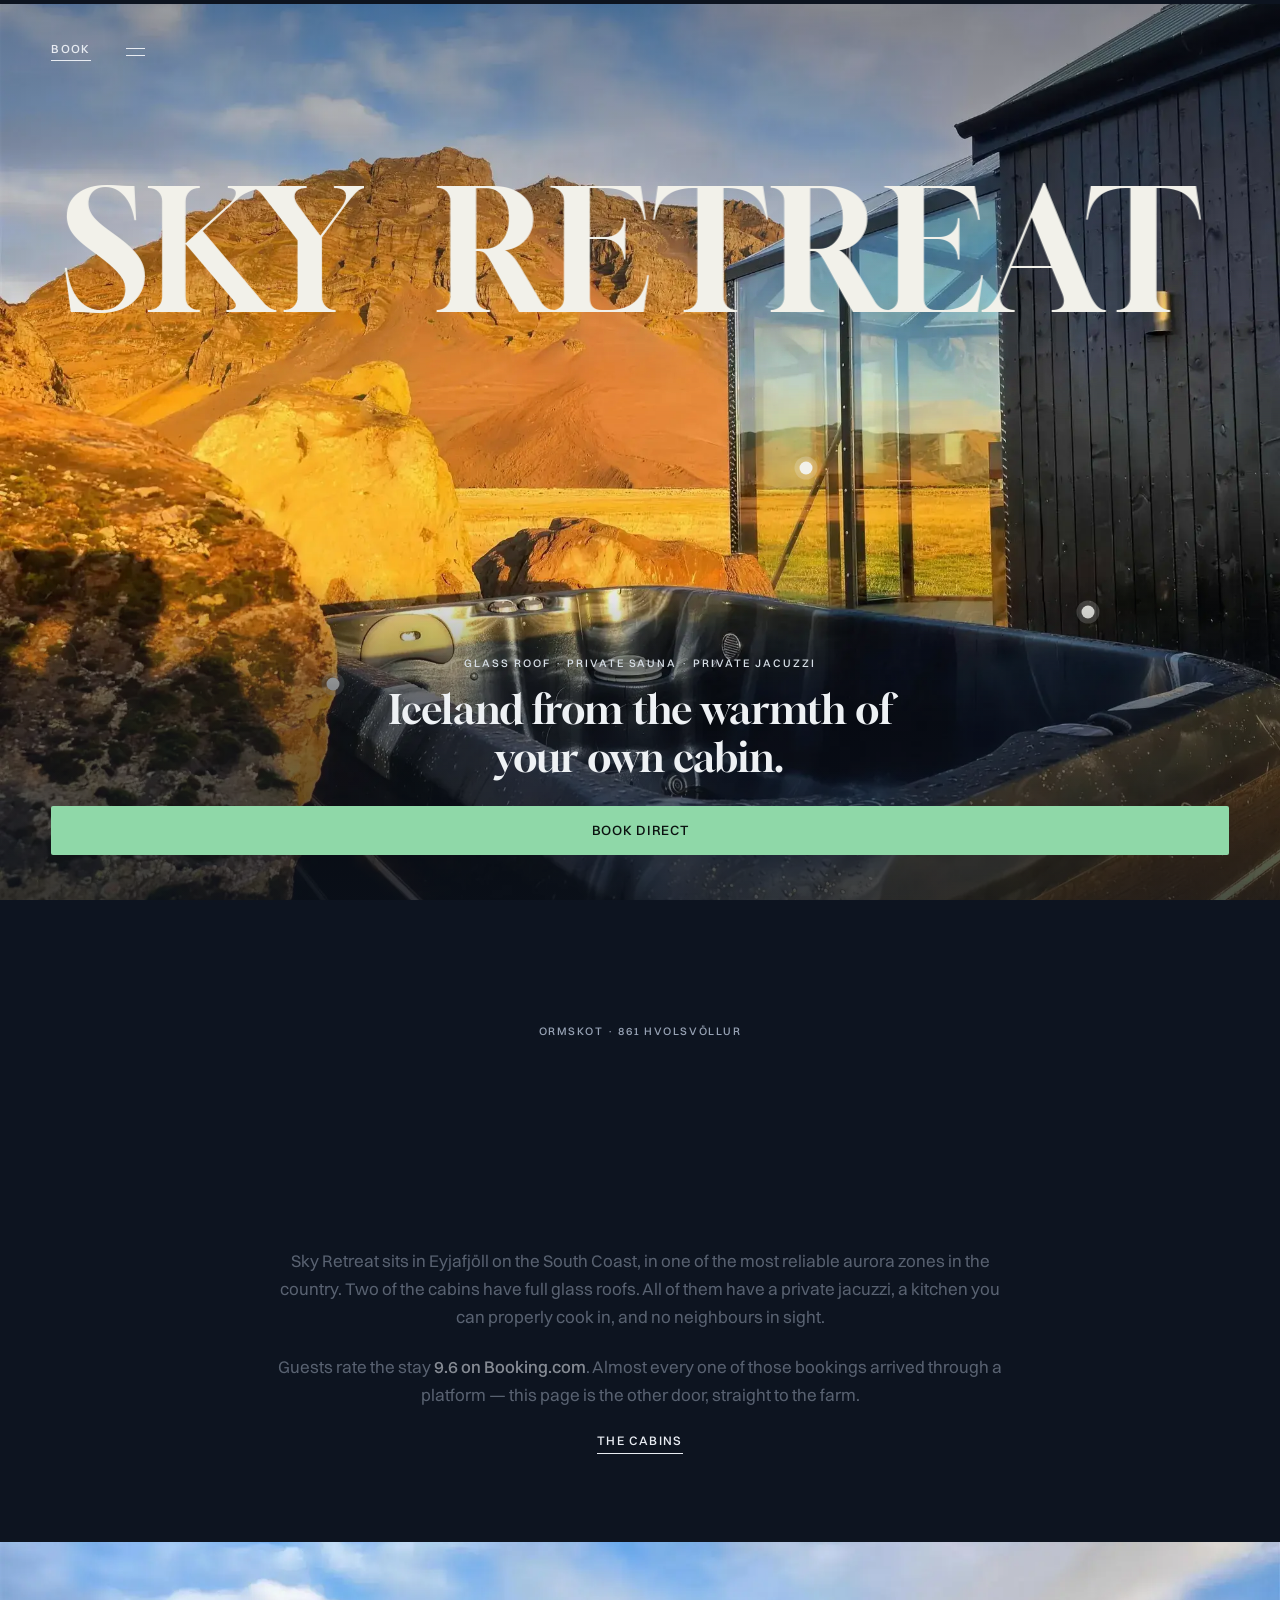
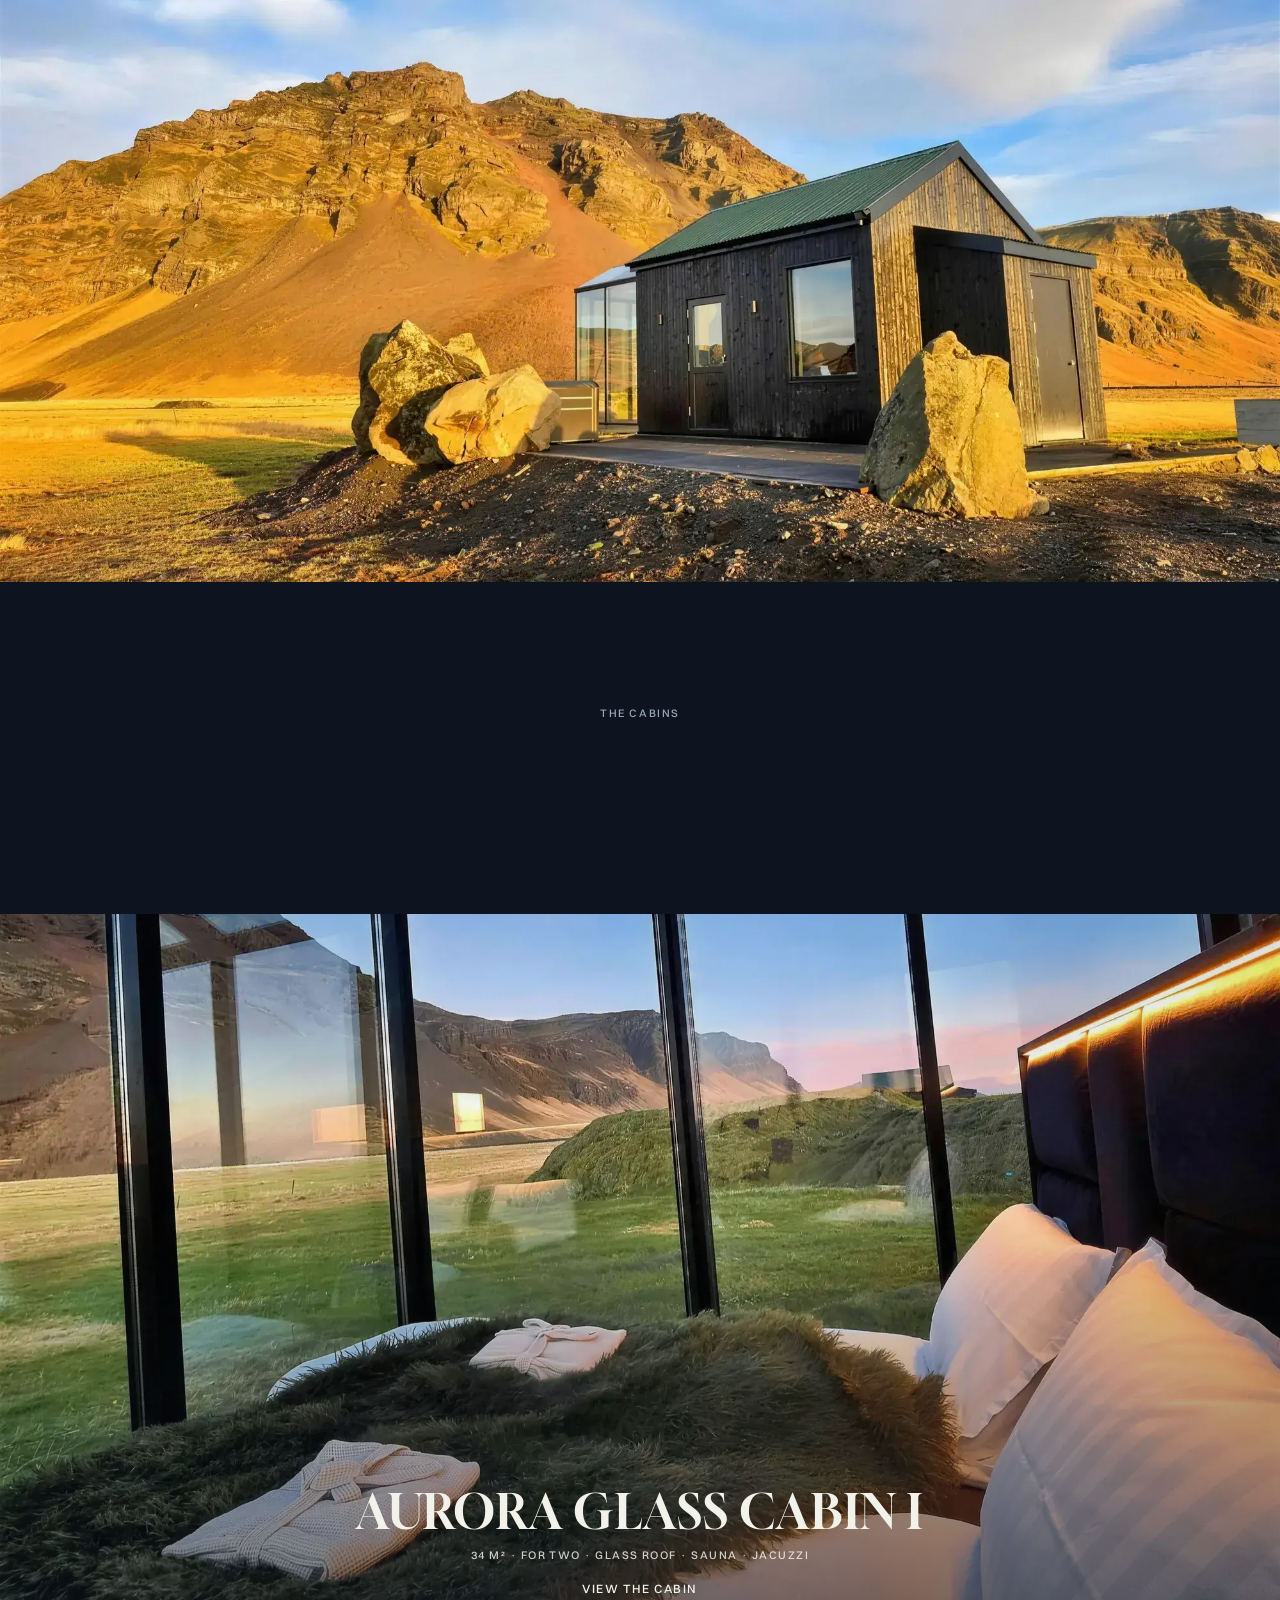
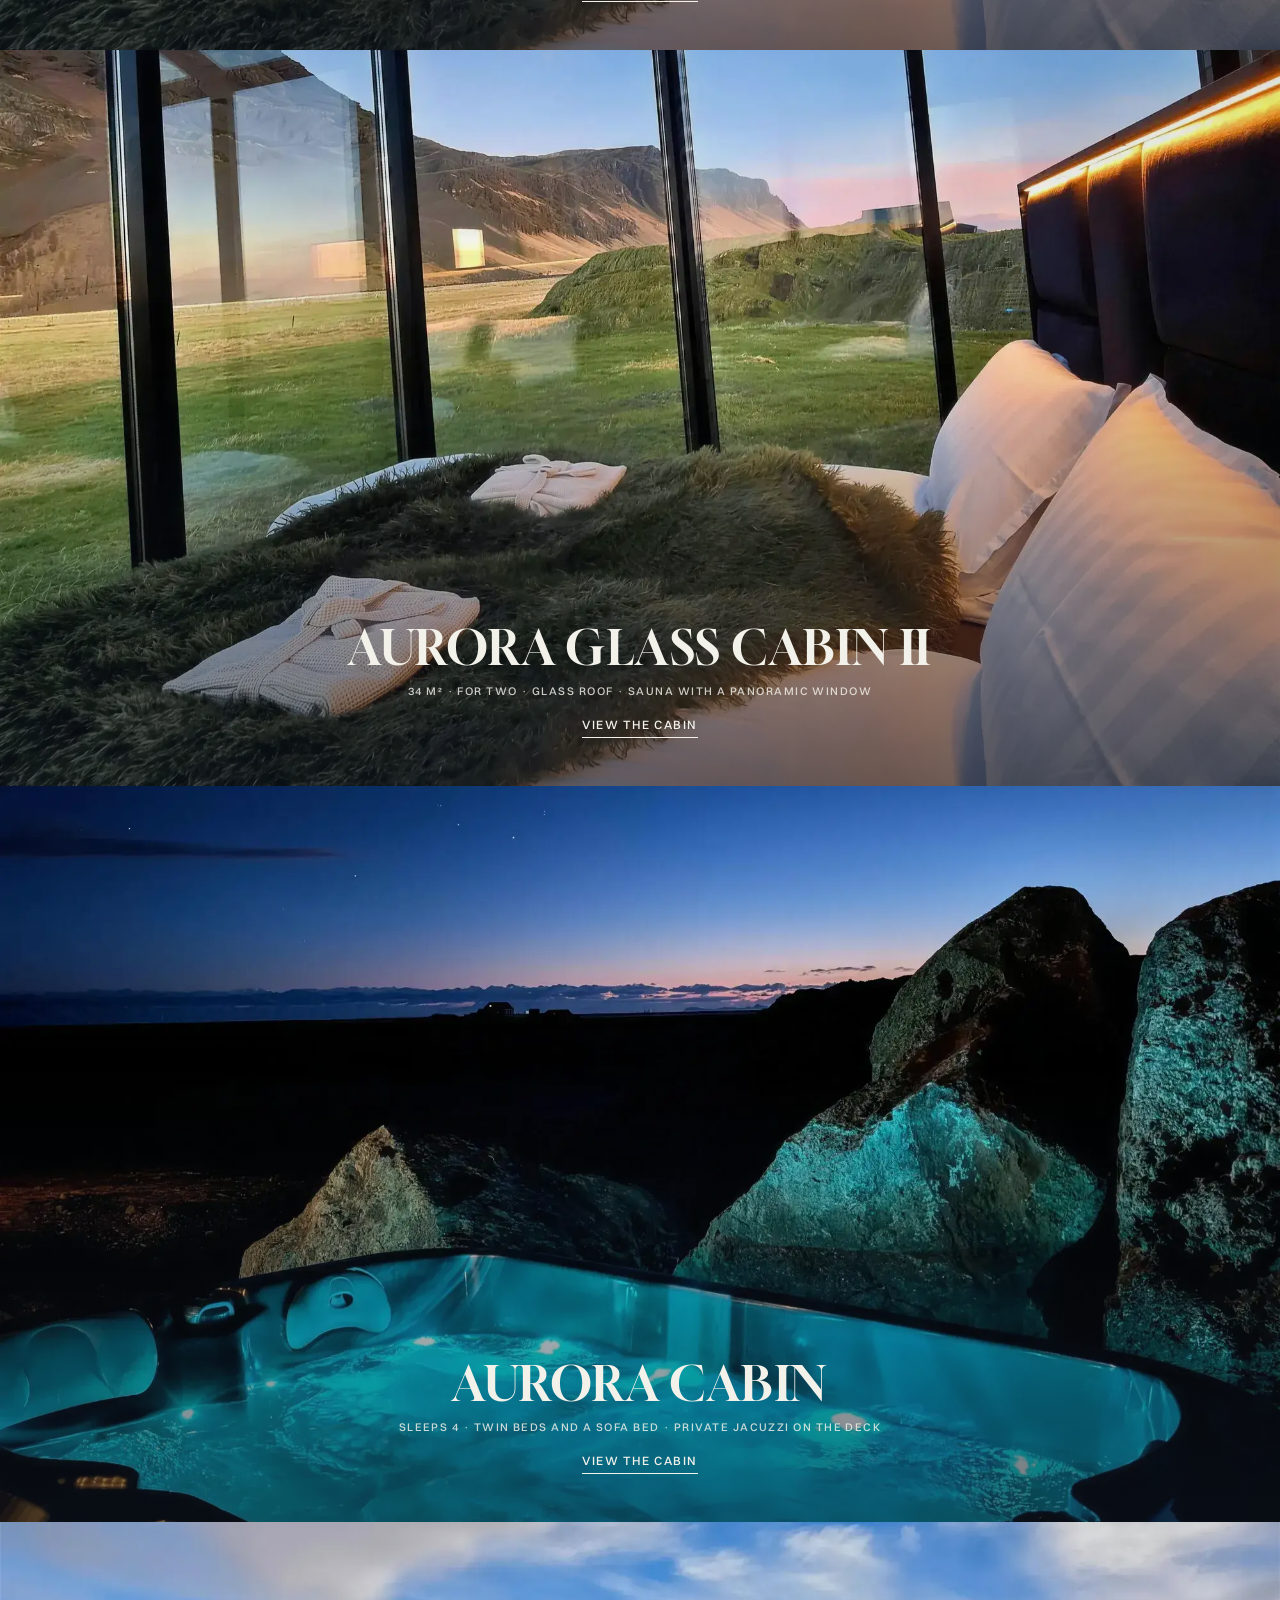
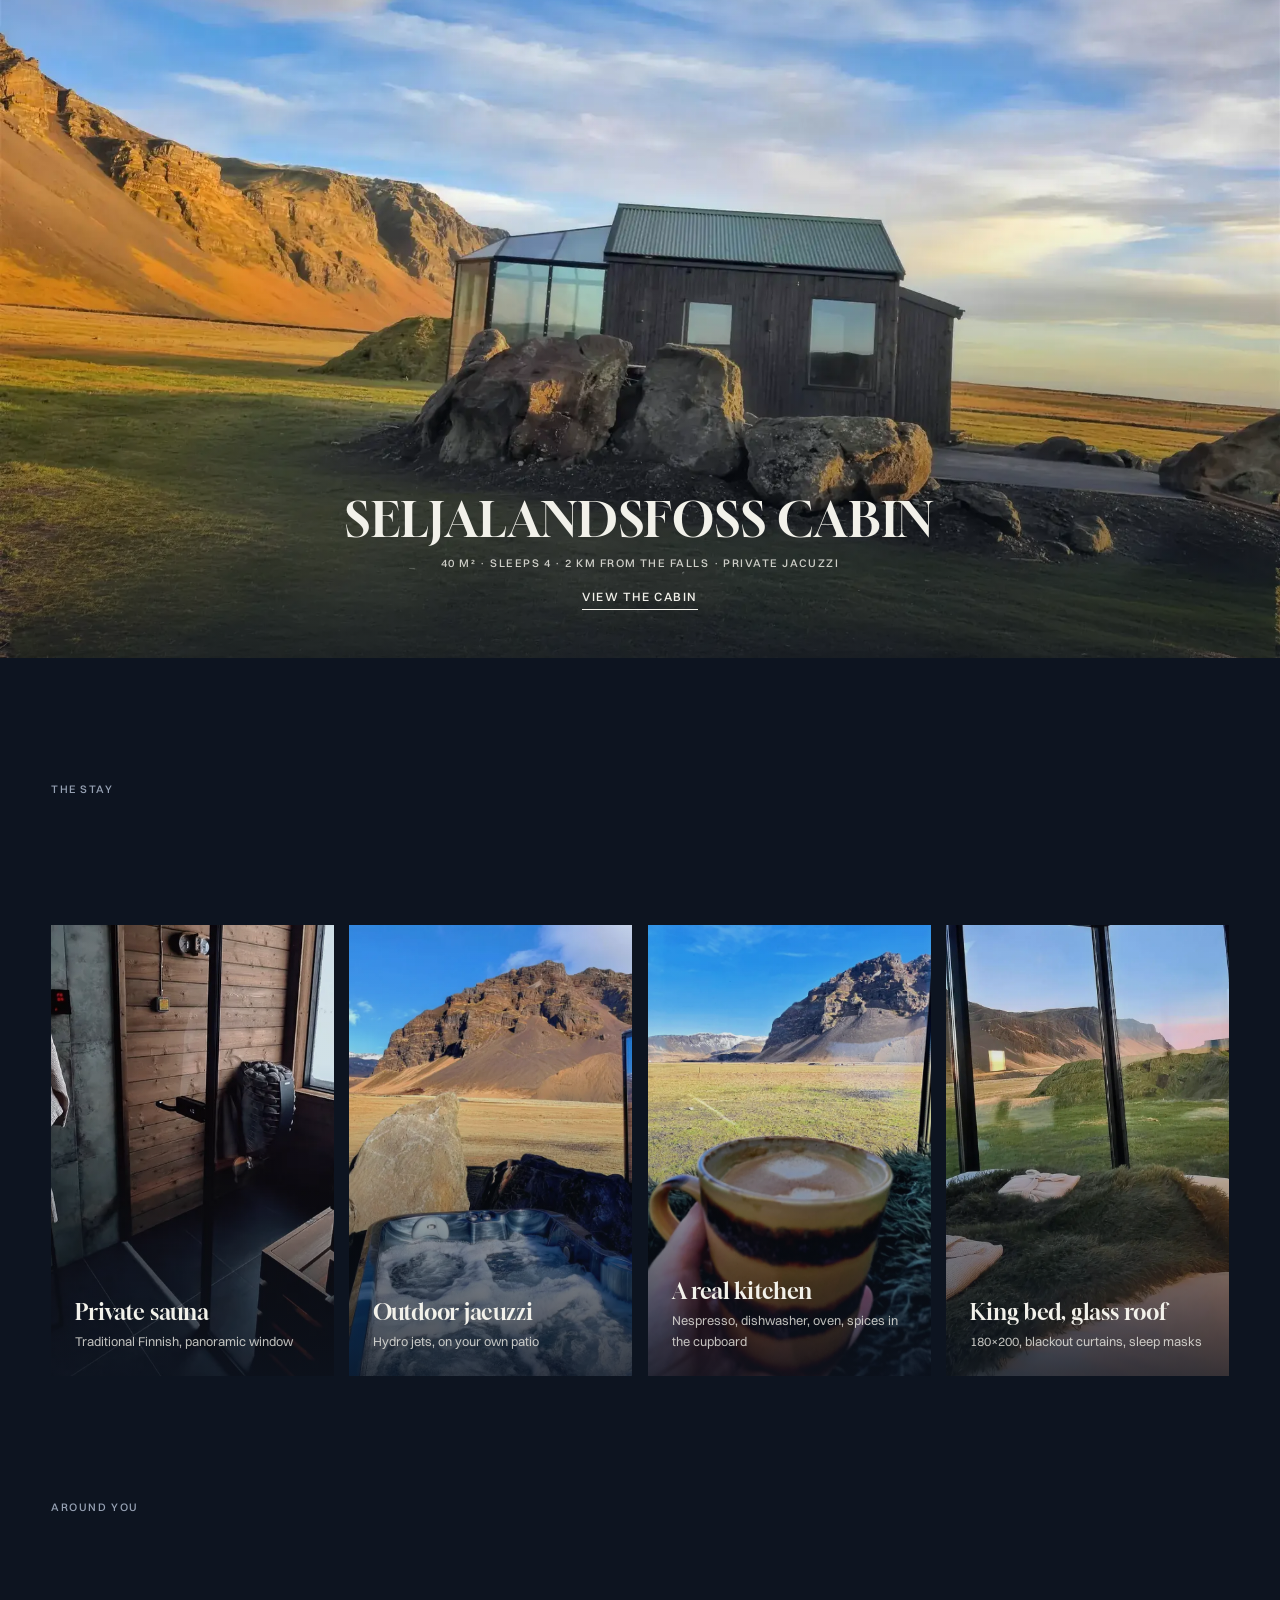
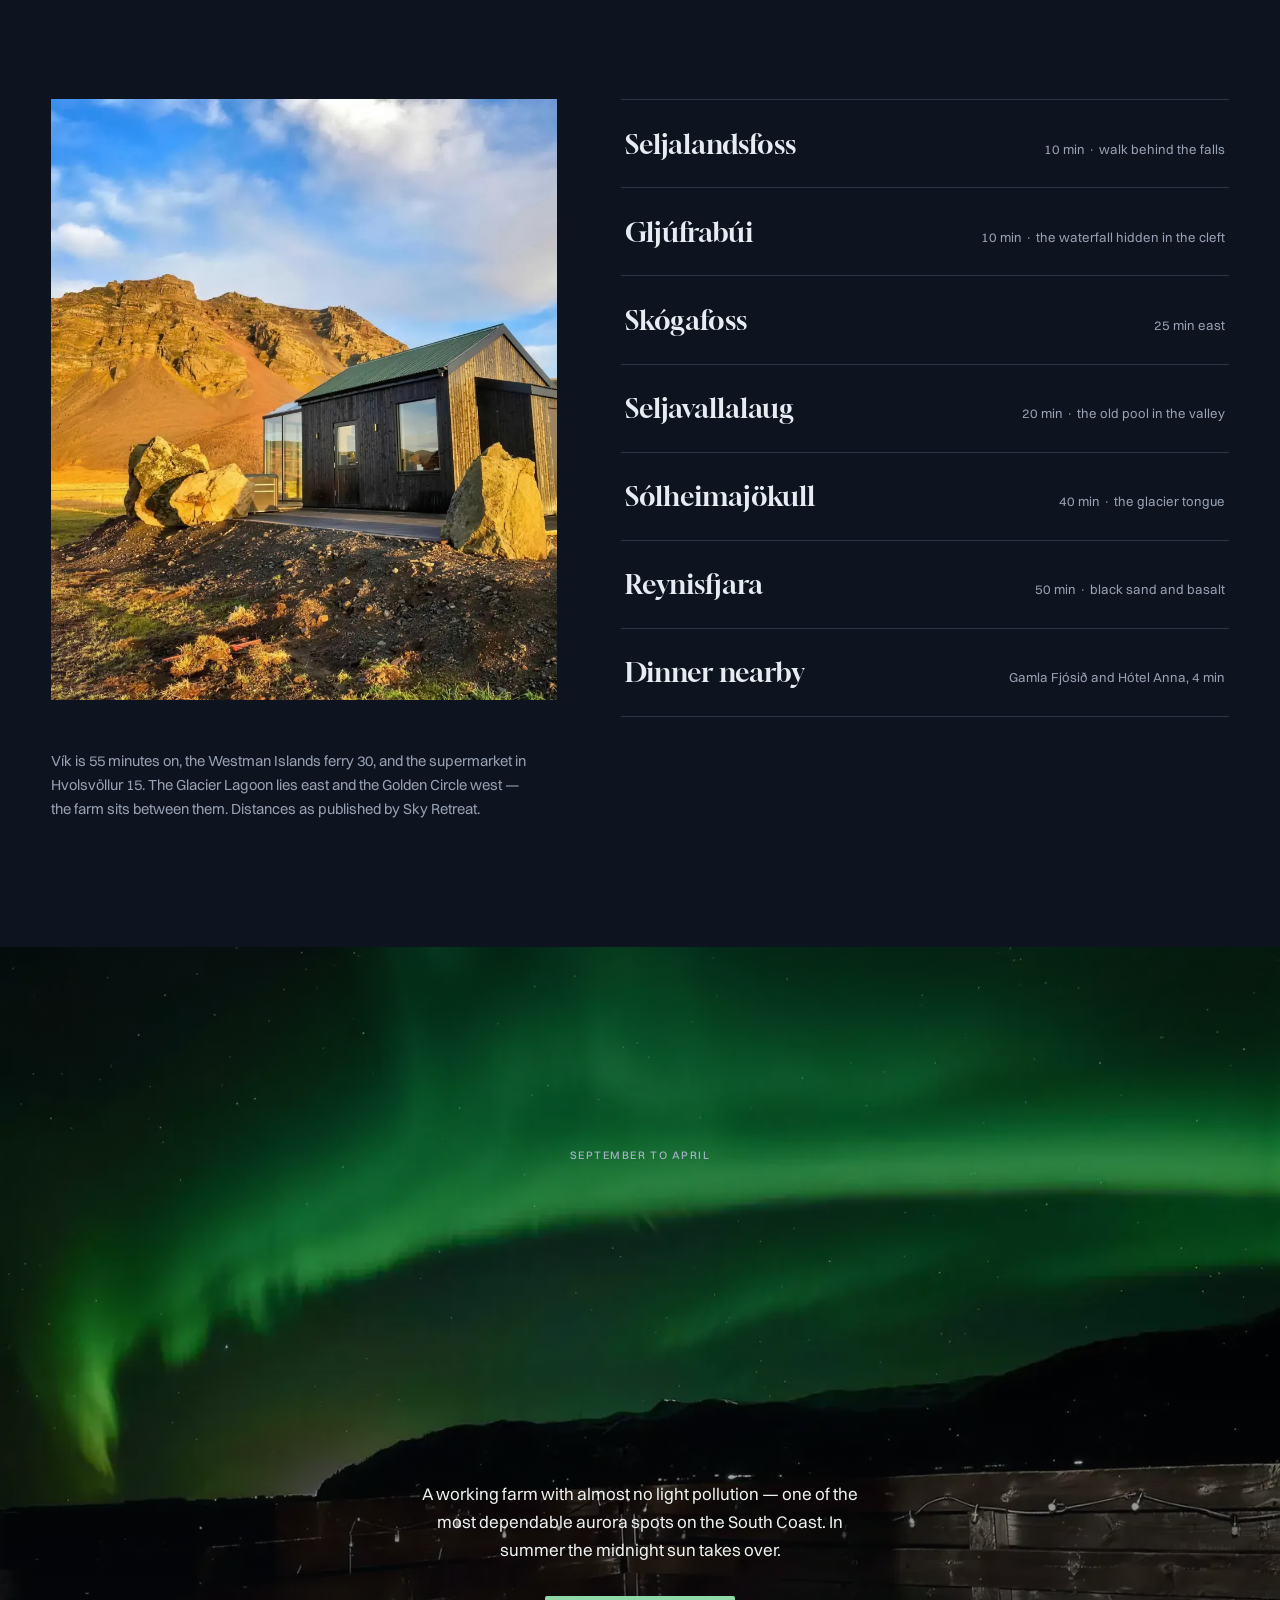
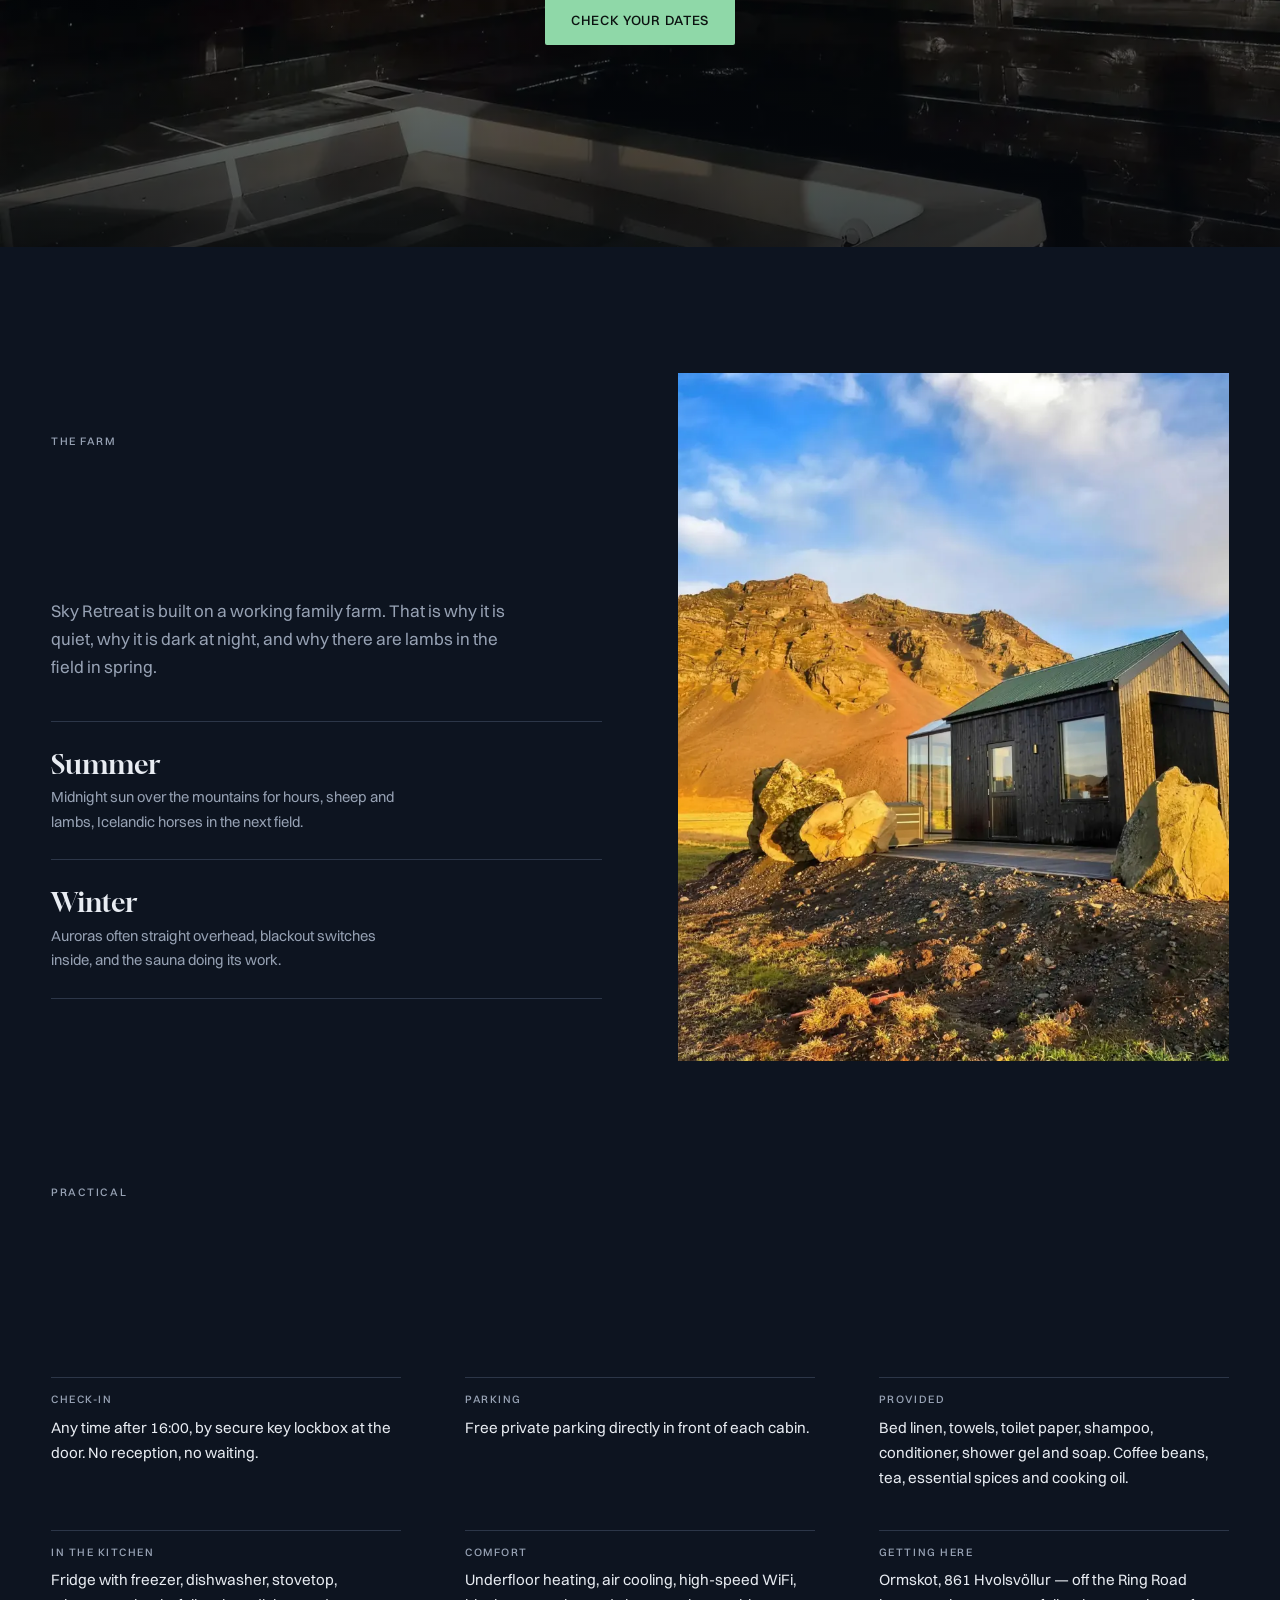
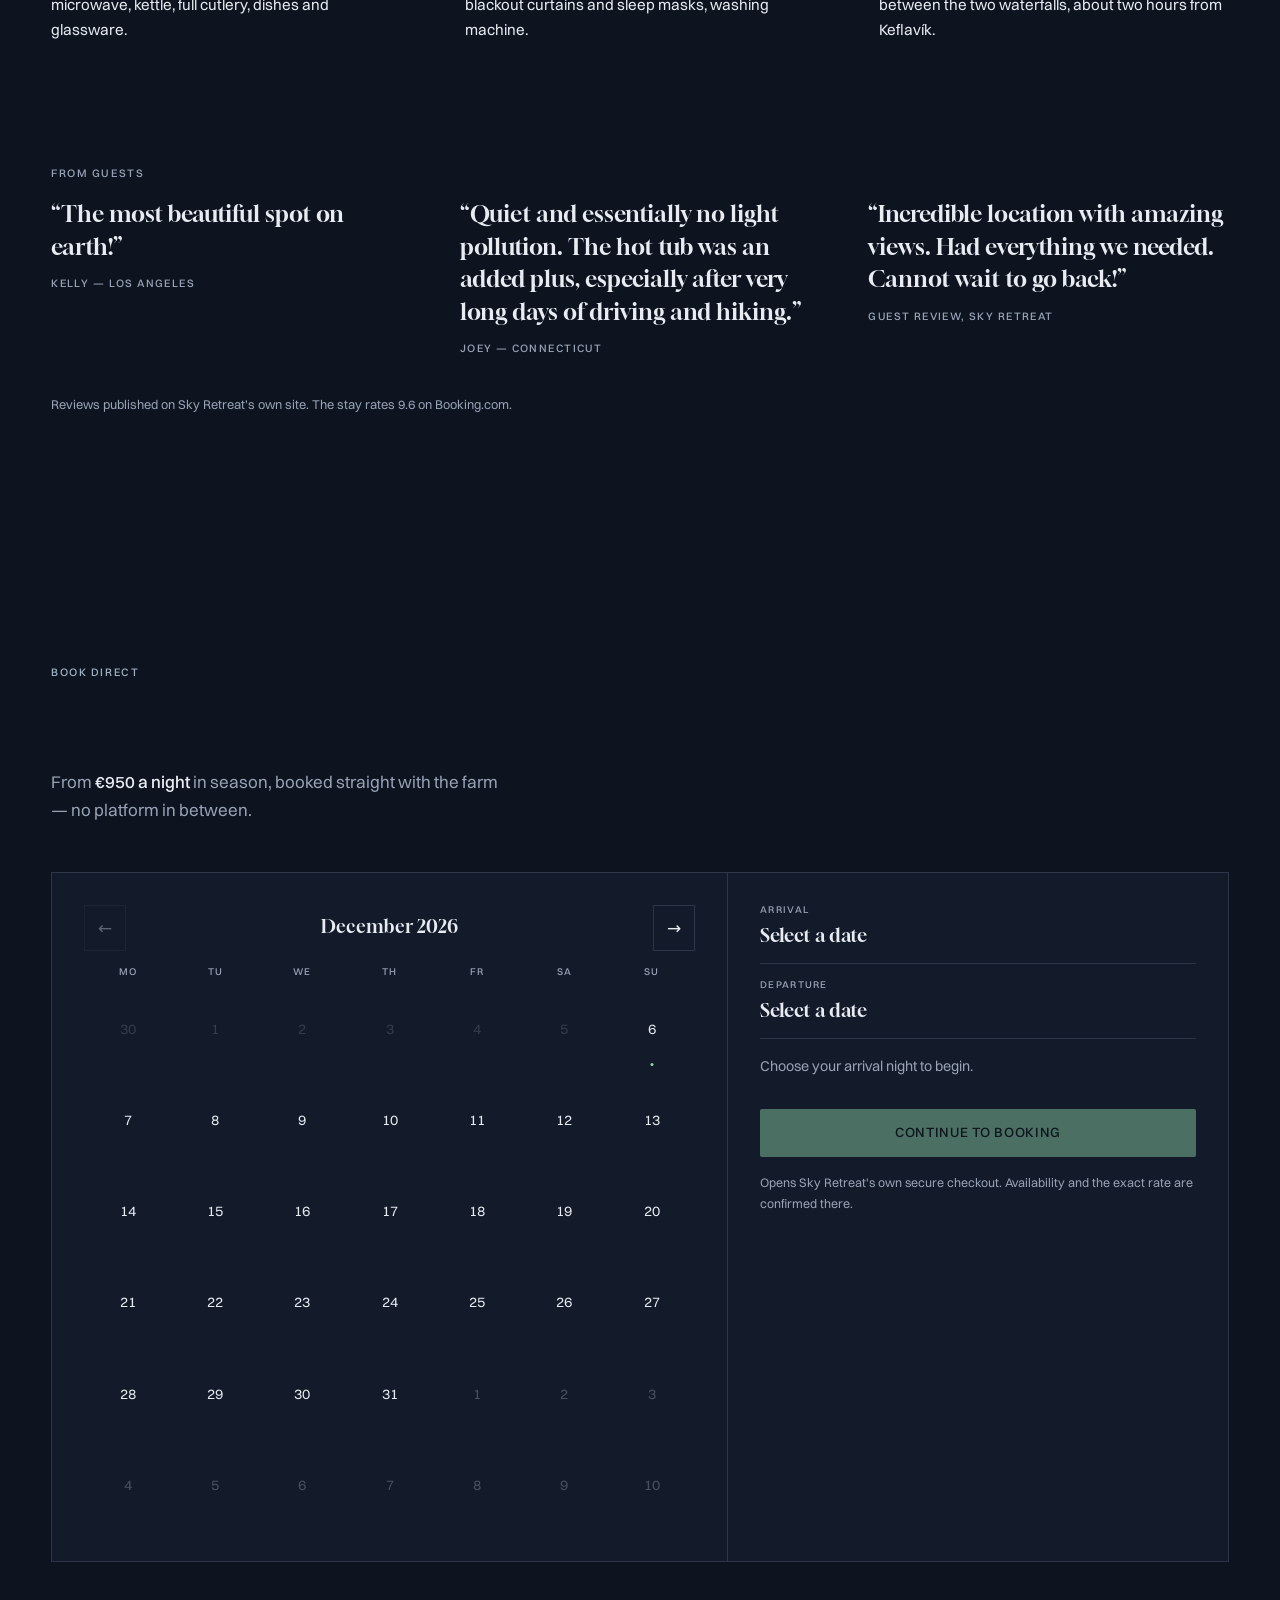
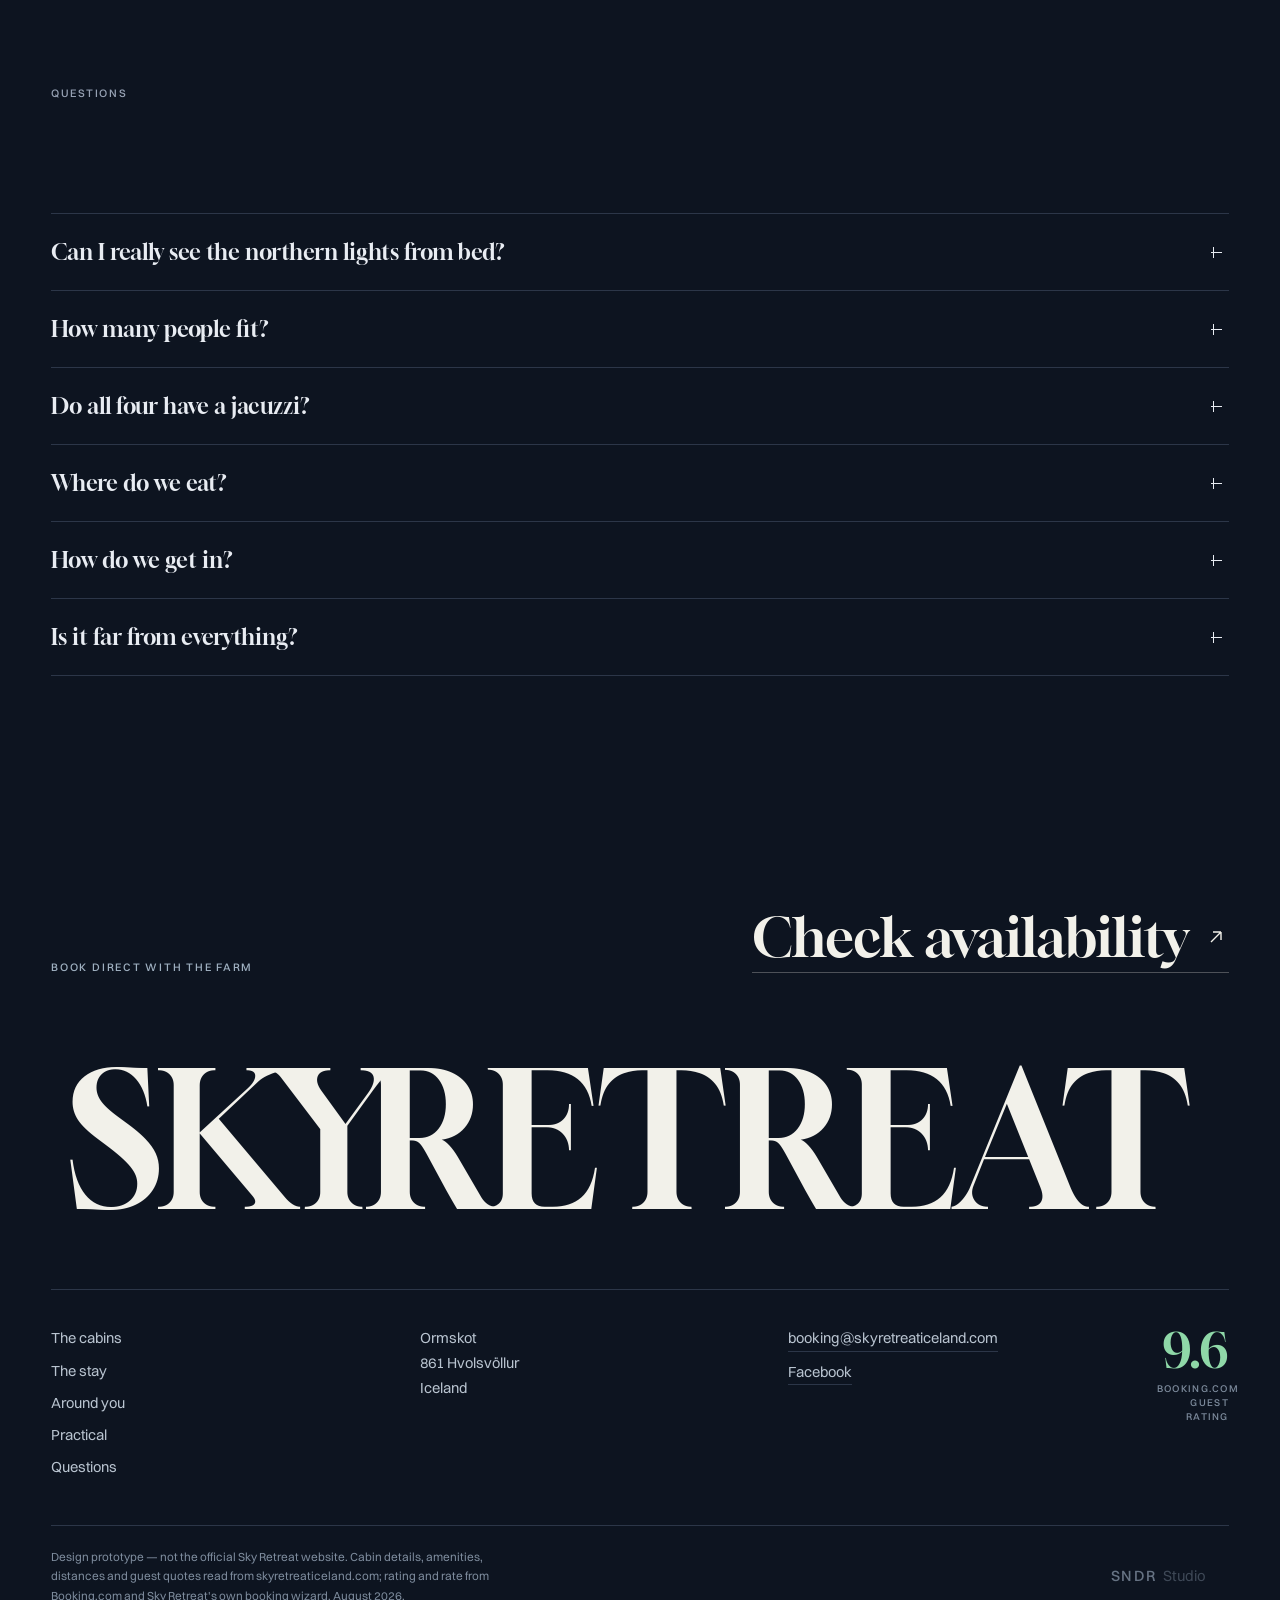
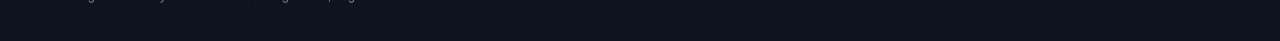
==== commit fae68d8a: "Deploy e24e90d (noindex preview)" ====
--- a/index.html
+++ b/index.html
@@ -13,7 +13,7 @@
 <link rel="icon" type="image/png" sizes="180x180" href="assets/img/favicon-180.png">
 <link rel="apple-touch-icon" href="assets/img/favicon-180.png">
 <link rel="icon" href="data:image/svg+xml,%3Csvg xmlns='http://www.w3.org/2000/svg' viewBox='0 0 32 32'%3E%3Crect width='32' height='32' fill='%230D1420'/%3E%3Cpath d='M6 22 L16 8 L26 22 Z' fill='none' stroke='%238FD8A8' stroke-width='2'/%3E%3C/svg%3E">
-<link rel="stylesheet" href="styles.css?v=b4fe9e96">
+<link rel="stylesheet" href="styles.css?v=93fbcc91">
 </head>
 <body class="at-hero" data-ground="night">
 
@@ -69,6 +69,8 @@
       <p class="hero_wm" id="heroWm" data-sr-layer="wm" aria-hidden="true"><span class="hero_wm_word"><i>SKY</i></span><span class="hero_wm_word"><i>RETREAT</i></span></p>
       <div class="hero_front" data-sr-layer="front">
         <picture><source media="(max-width: 860px)" srcset="assets/img/hero-cabin-p.webp"><img src="assets/img/hero-cabin-sm.webp" srcset="assets/img/hero-cabin-sm.webp 1000w, assets/img/hero-cabin-md.webp 1400w, assets/img/hero-cabin-lg.webp 2000w, assets/img/hero-cabin.webp 3400w" sizes="(max-width: 860px) 1125px, 1440px" alt="A black timber cabin with a glass front on the golden hillside at Ormskot" fetchpriority="high"></picture>
+            </div>
+      <div class="hero_spots" data-sr-layer="front">
         <button class="spot" data-spot="glass" aria-expanded="false">
           <span class="spot_dot"></span>
           <span class="spot_card"><strong>The glass roof</strong>The whole bedroom roof and front are glass — 360° of the Eyjafjöll mountains.</span>
@@ -314,6 +316,6 @@
 <script src="assets/vendor/gsap.min.js"></script>
 <script src="assets/vendor/ScrollTrigger.min.js"></script>
 <script src="assets/vendor/lenis.min.js"></script>
-<script src="app.js?v=a882cd7a"></script>
+<script src="app.js?v=e596337b"></script>
 </body>
 </html>
--- a/styles.css
+++ b/styles.css
@@ -119,7 +119,11 @@
 /* ---------- 1 · hero ---------- */
 .hero { position: relative; background: var(--night); }
 .hero_layers { position: relative; height: 100svh; overflow: clip; }
-.hero_back, .hero_front { position: absolute; inset: 0; }
+.hero_back, .hero_front, .hero_spots { position: absolute; inset: 0; }
+/* unmasked twin of .hero_front: the hotspots and their cards must not be eaten by
+   the front layer's gradient mask. Same data-sr-layer, so they parallax together. */
+.hero_spots { z-index: 2; pointer-events: none; will-change: transform; }
+.hero_spots .spot { pointer-events: auto; }
 .hero_back img, .hero_front img { width: 100%; height: 100%; object-fit: cover; object-position: 50% 62%; }
 .hero_back::after { content: ''; position: absolute; inset: 0; background: linear-gradient(180deg, rgba(13,20,32,.42), rgba(13,20,32,0) 45%); }
 .hero_front { -webkit-mask-image: linear-gradient(180deg, transparent 30%, #000 47%); mask-image: linear-gradient(180deg, transparent 30%, #000 47%); will-change: transform; }
@@ -440,7 +444,7 @@
   .foot_stage { padding-bottom: 5.5rem; }
   .spot_card { max-width: 12rem; }
   .spot[data-spot="glass"]   { --x: 82%; --y: 44%; }
-  .spot[data-spot="farm"]    { --x: 38%; --y: 57%; }
+  .spot[data-spot="farm"]    { --x: 15%; --y: 55%; }
   .spot[data-spot="jacuzzi"] { --x: 31%; --y: 72%; }
 }
 @media (max-width: 620px) {
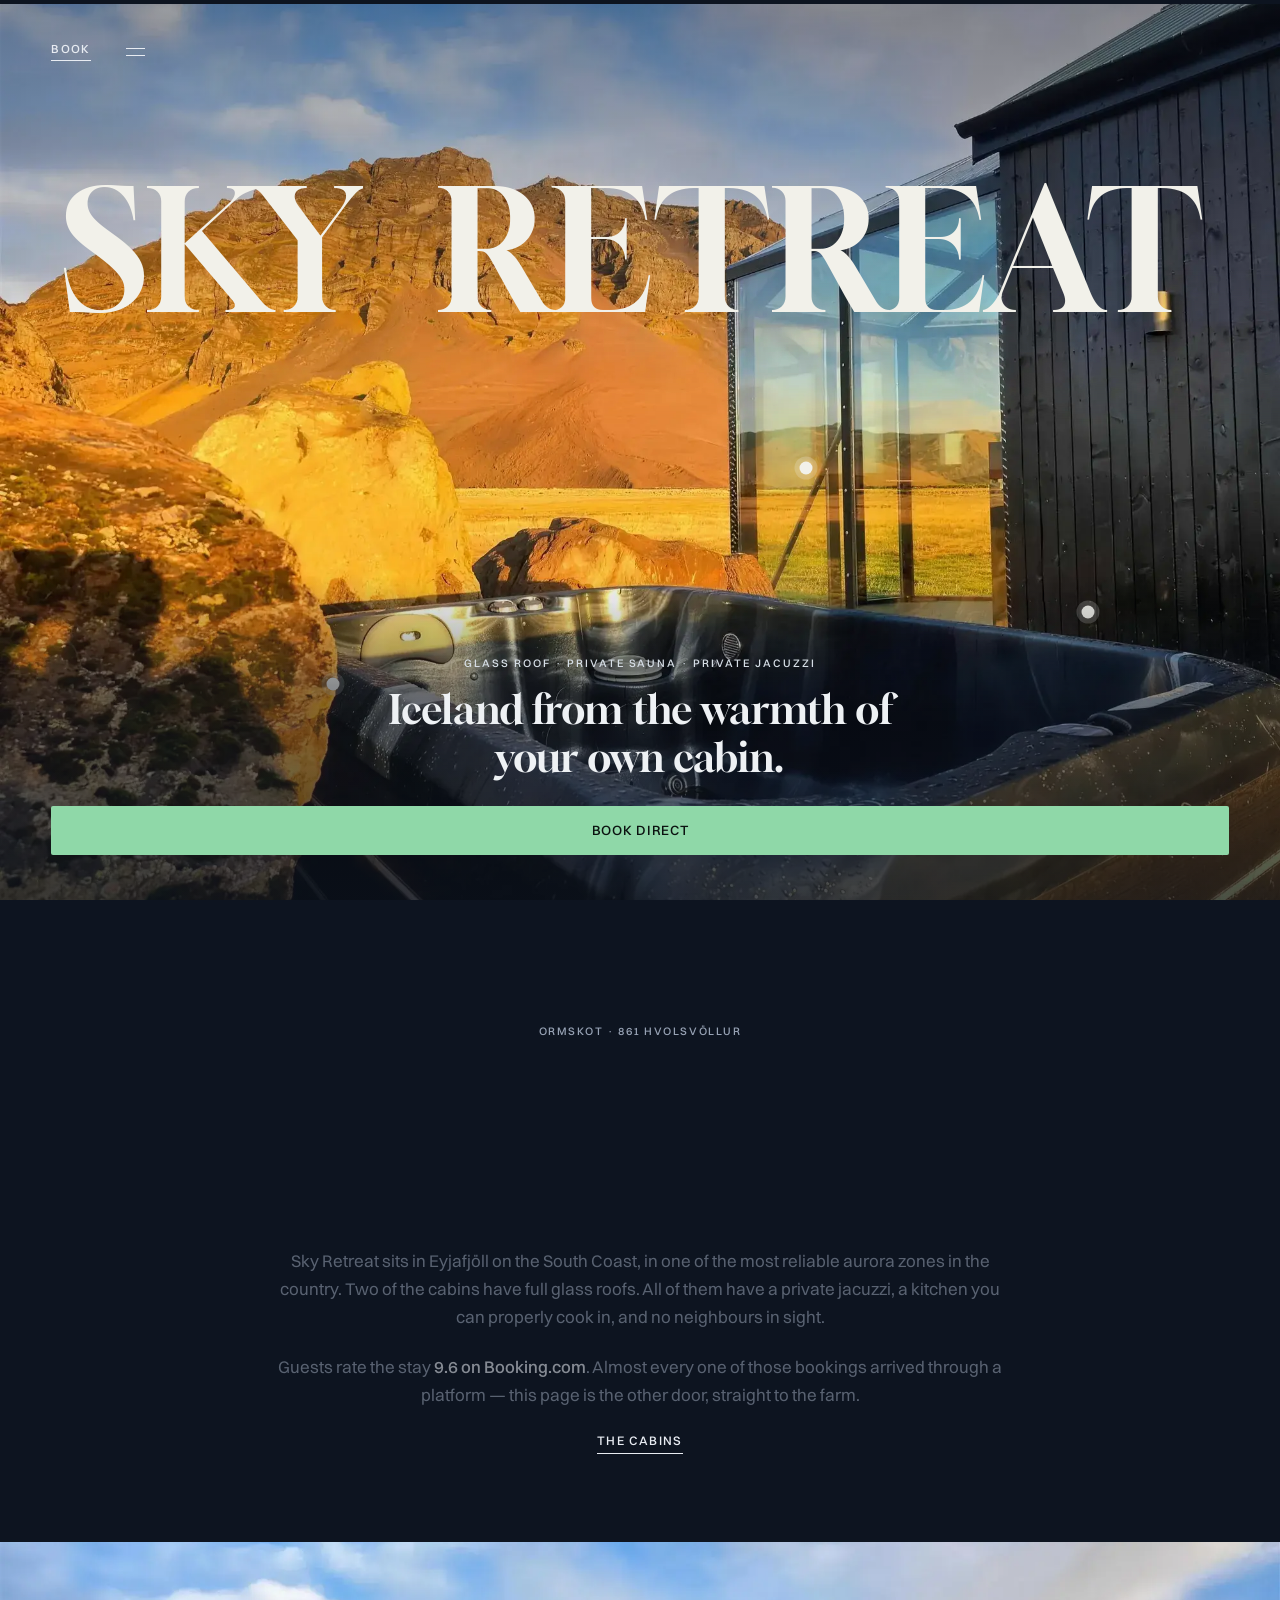
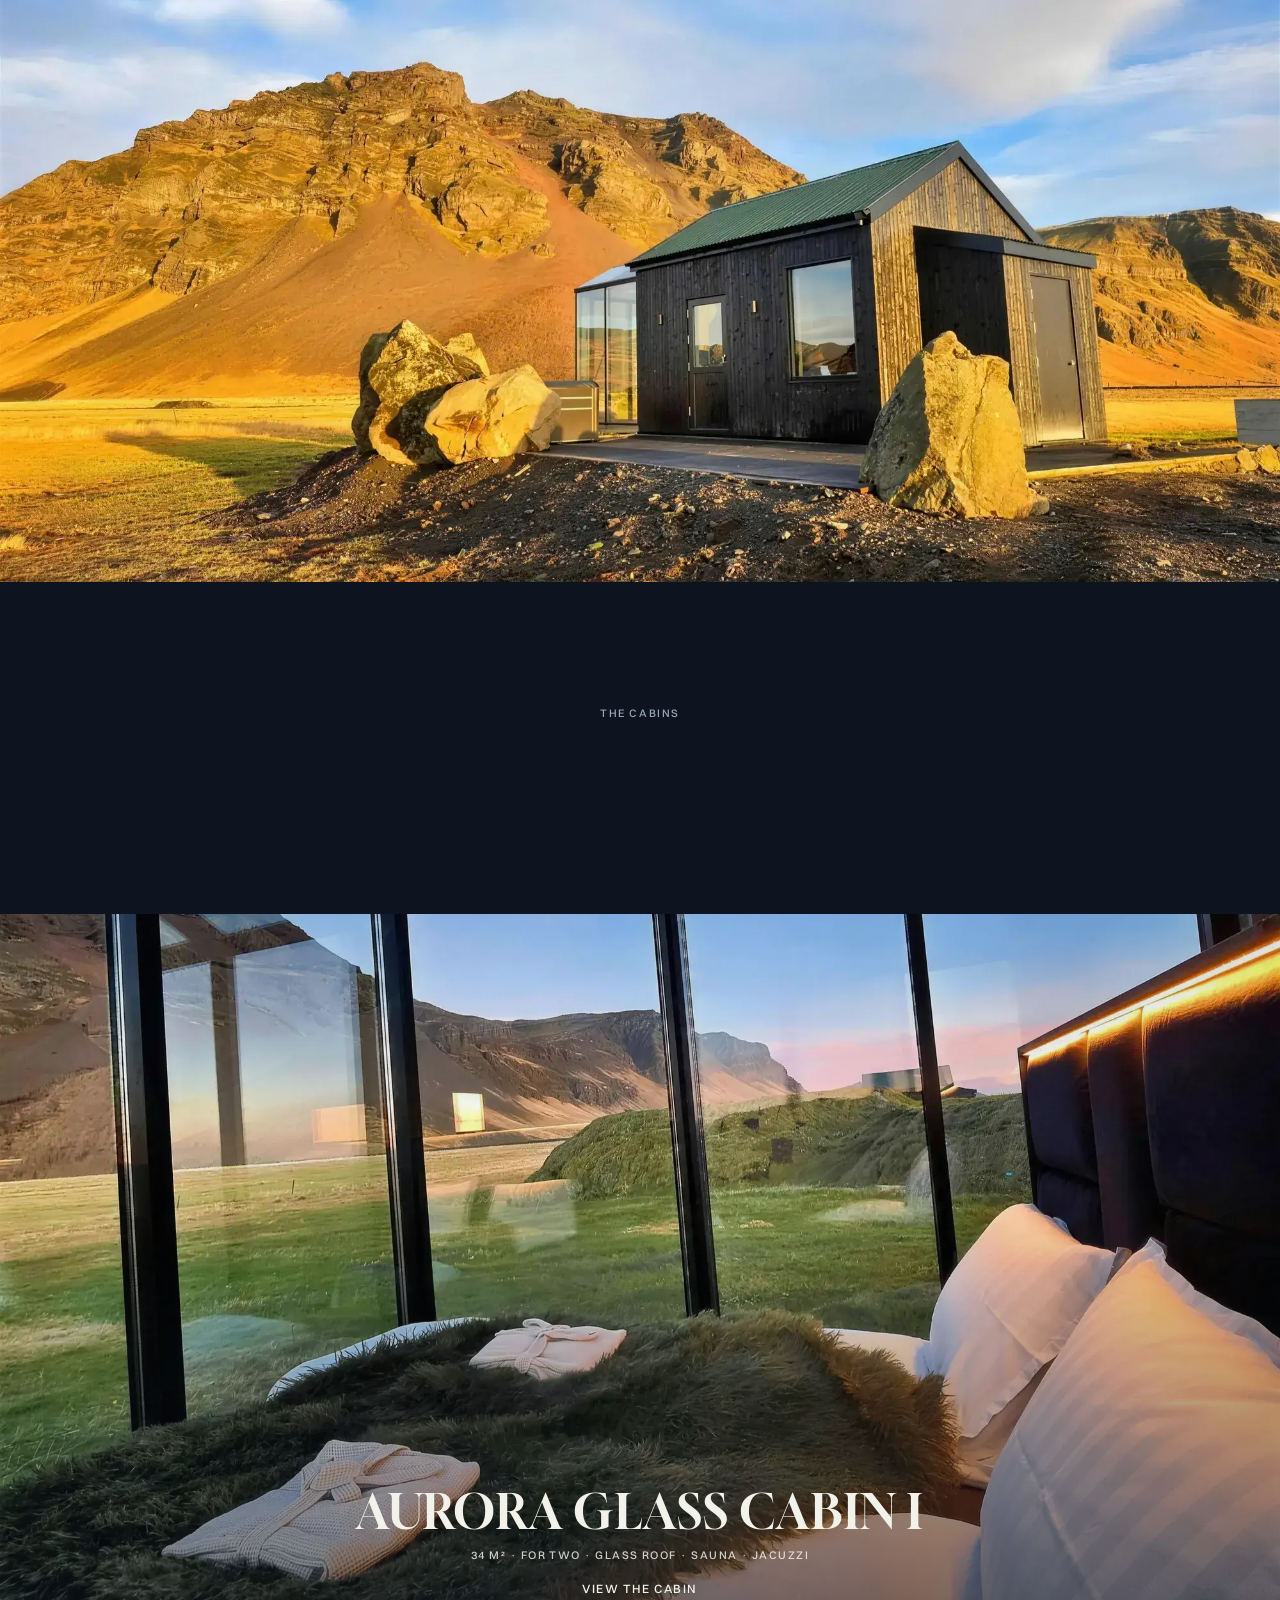
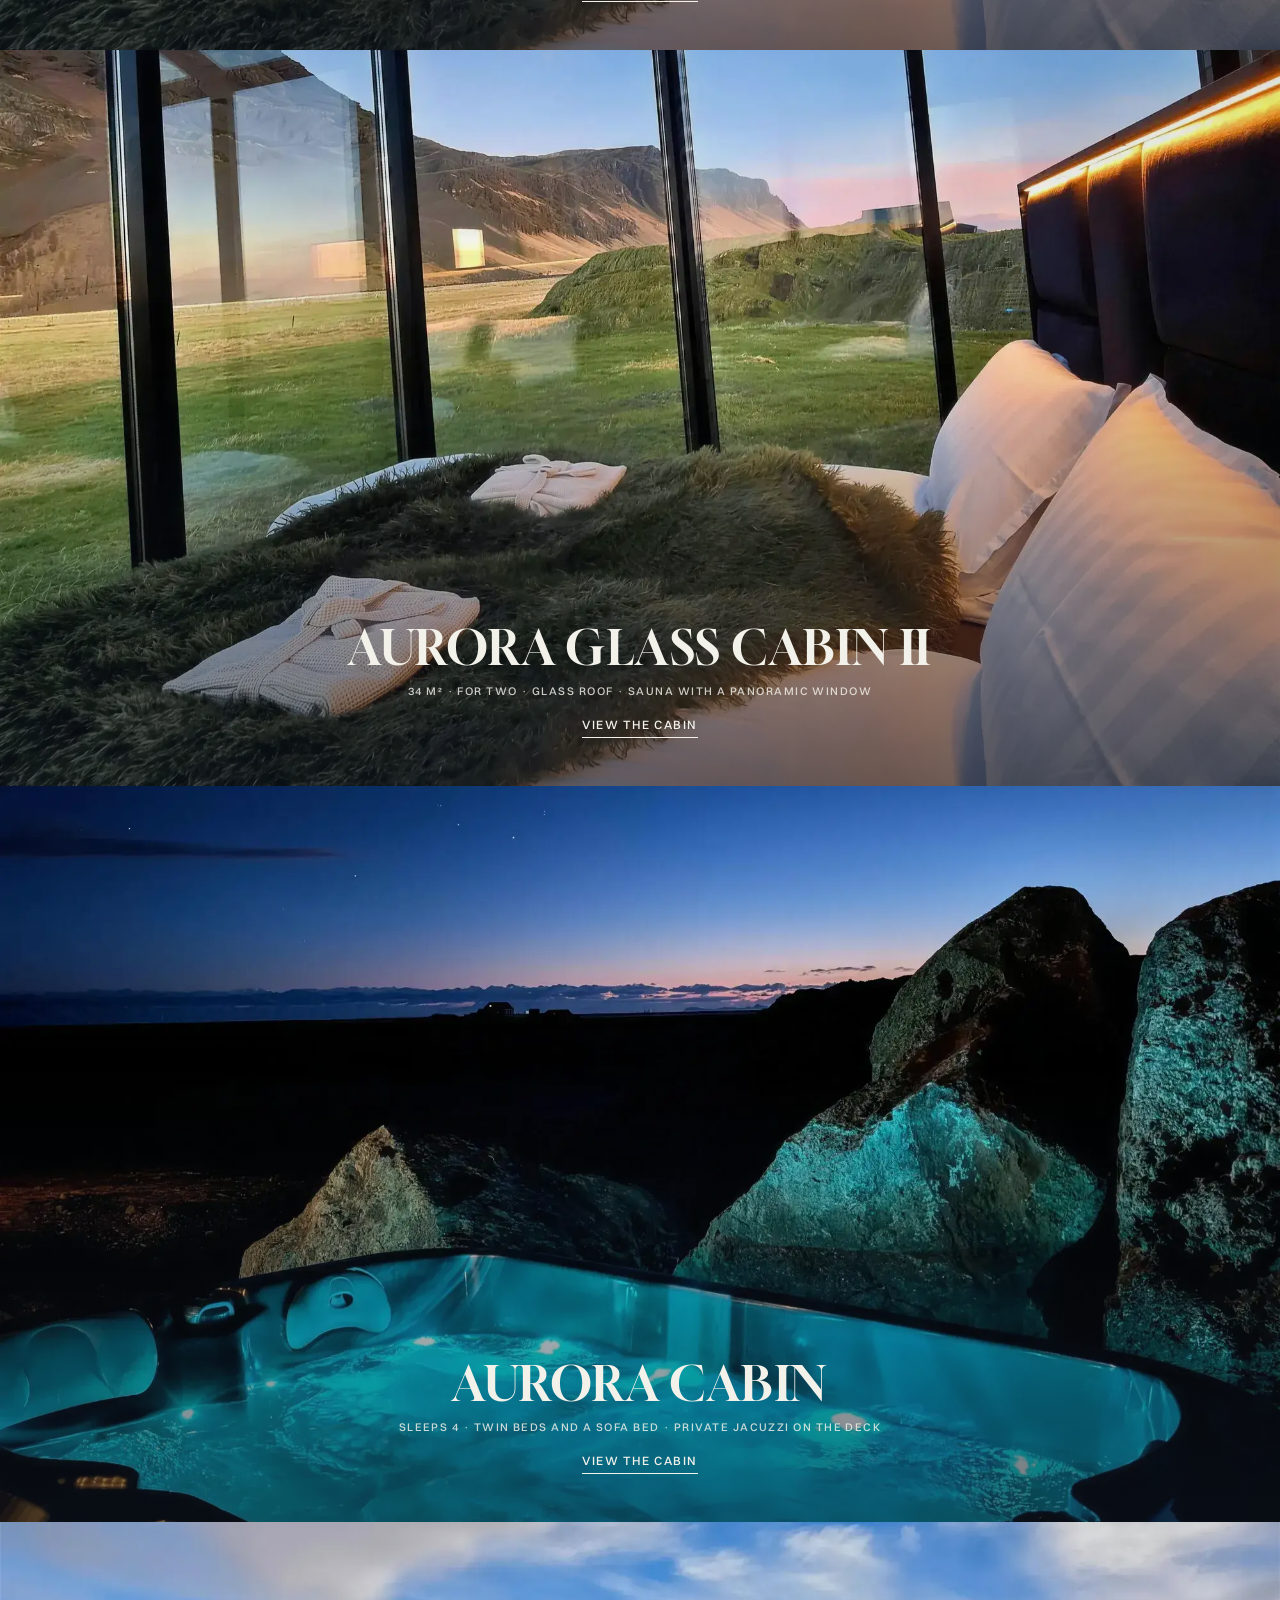
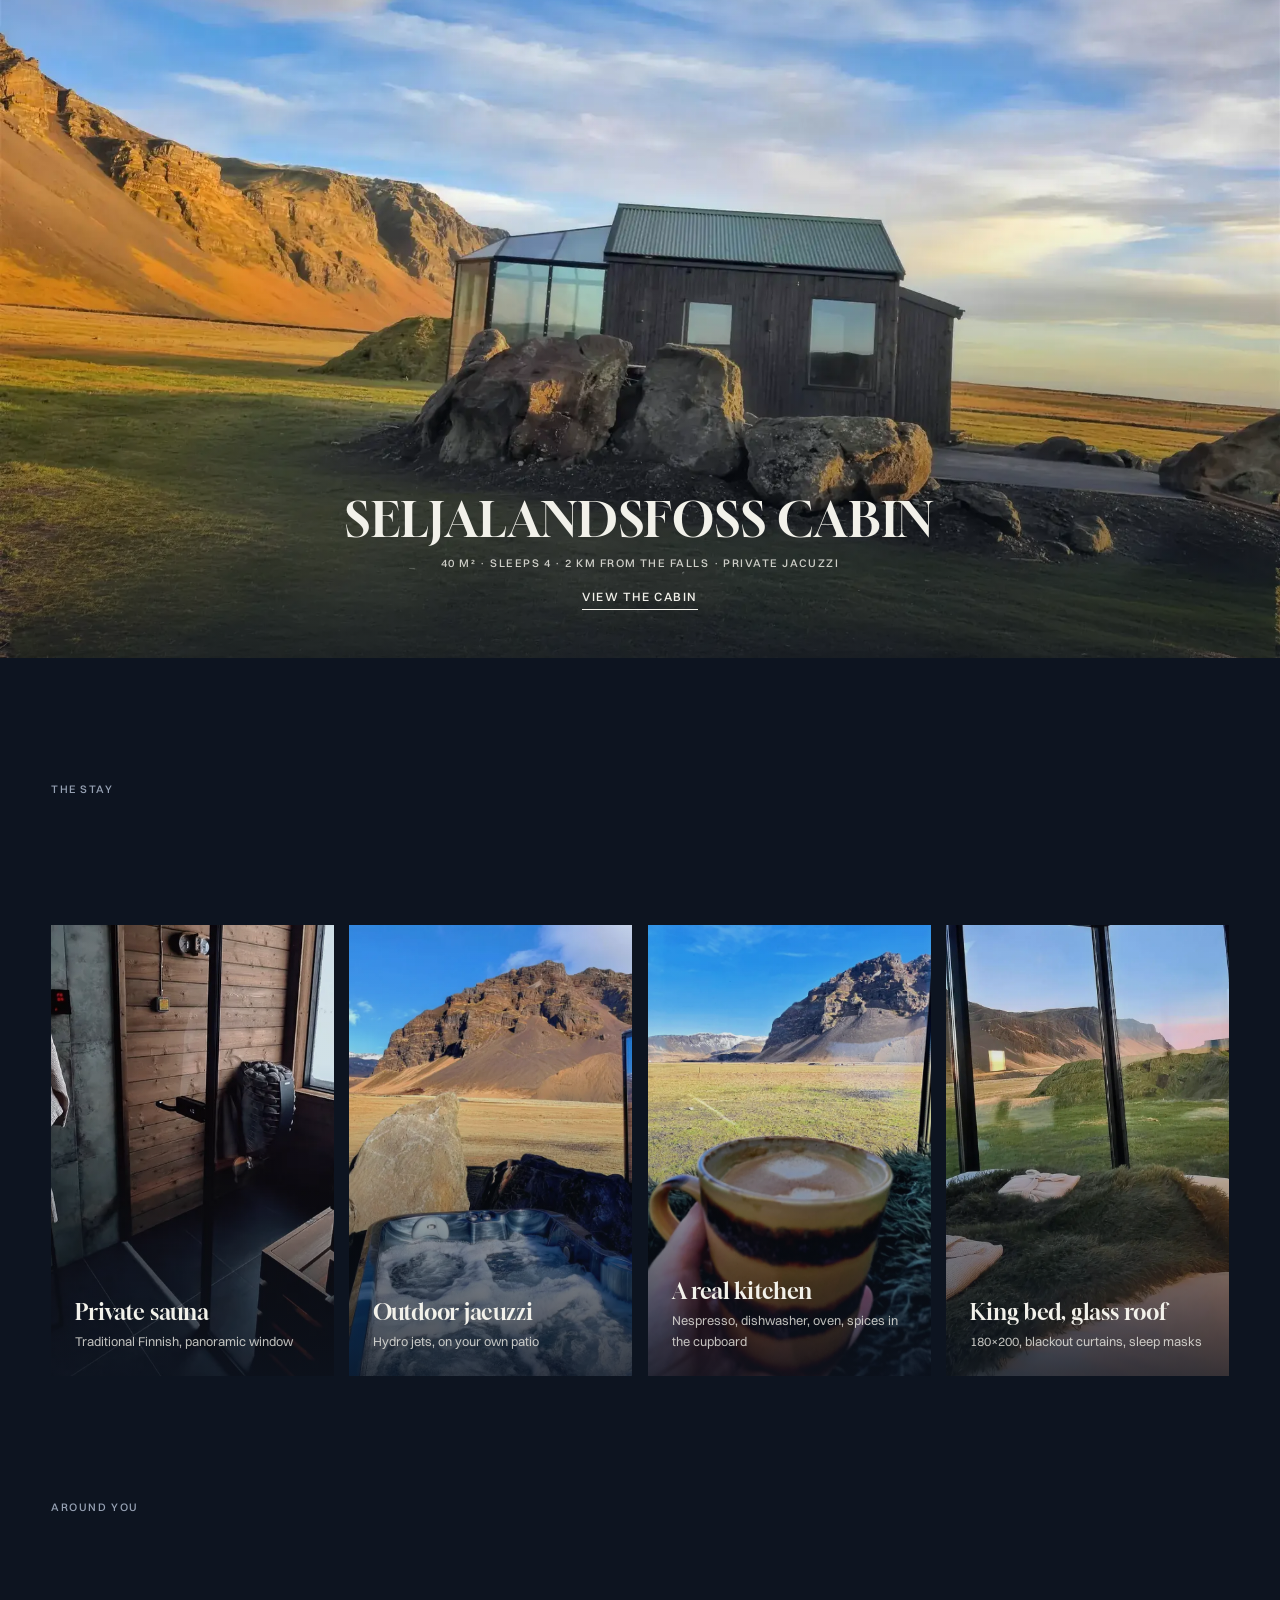
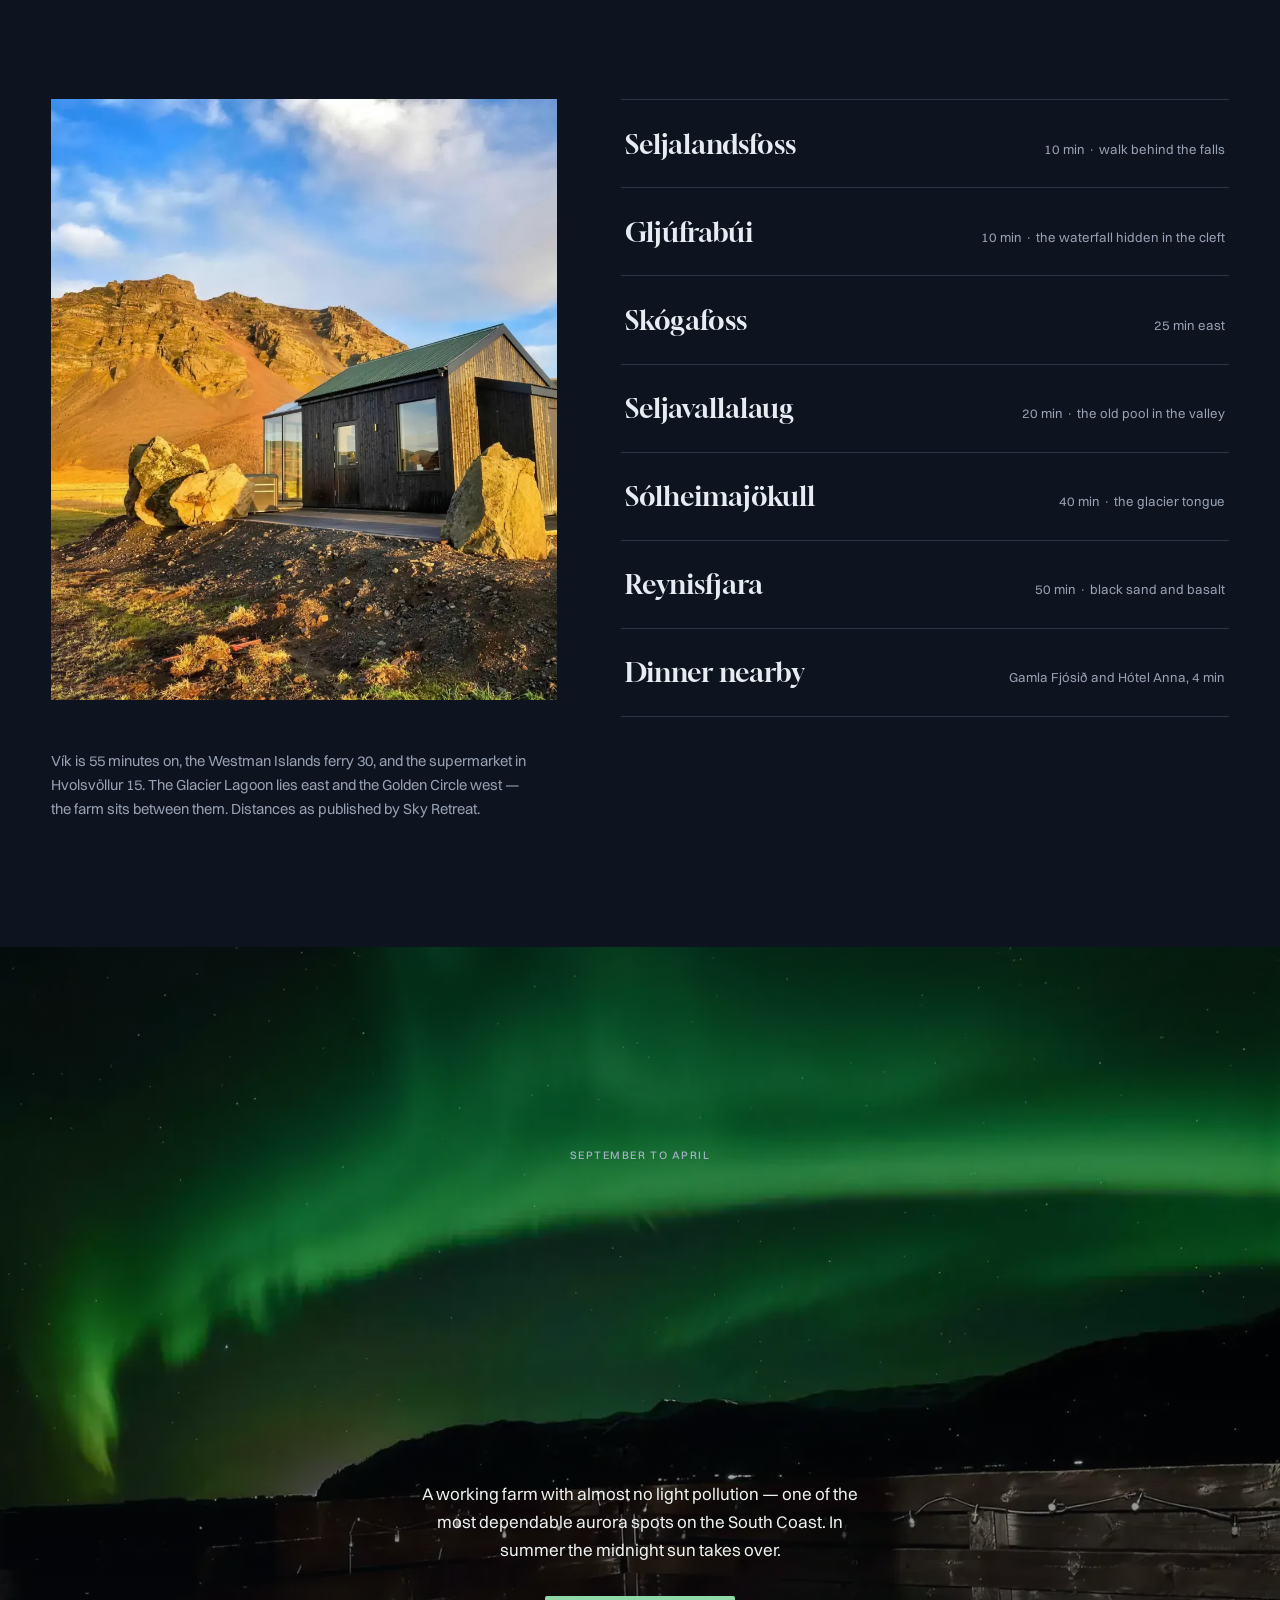
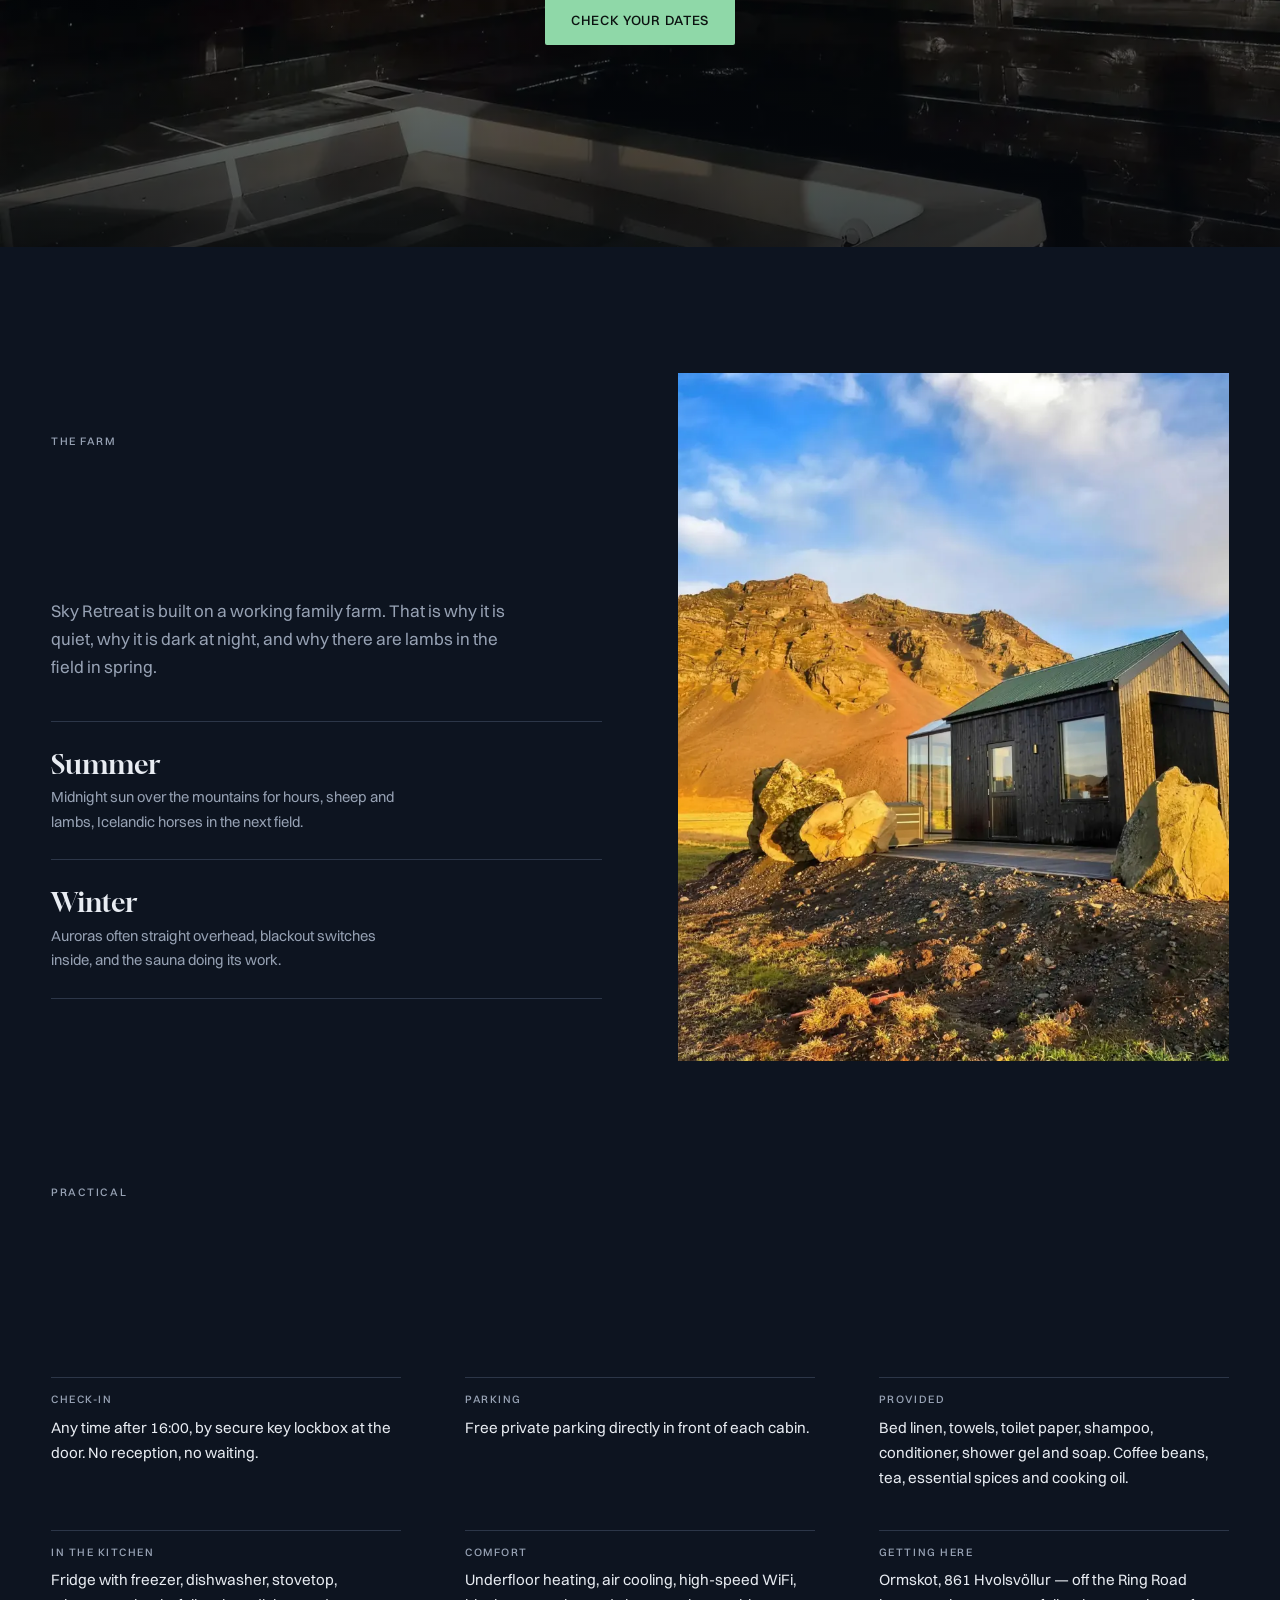
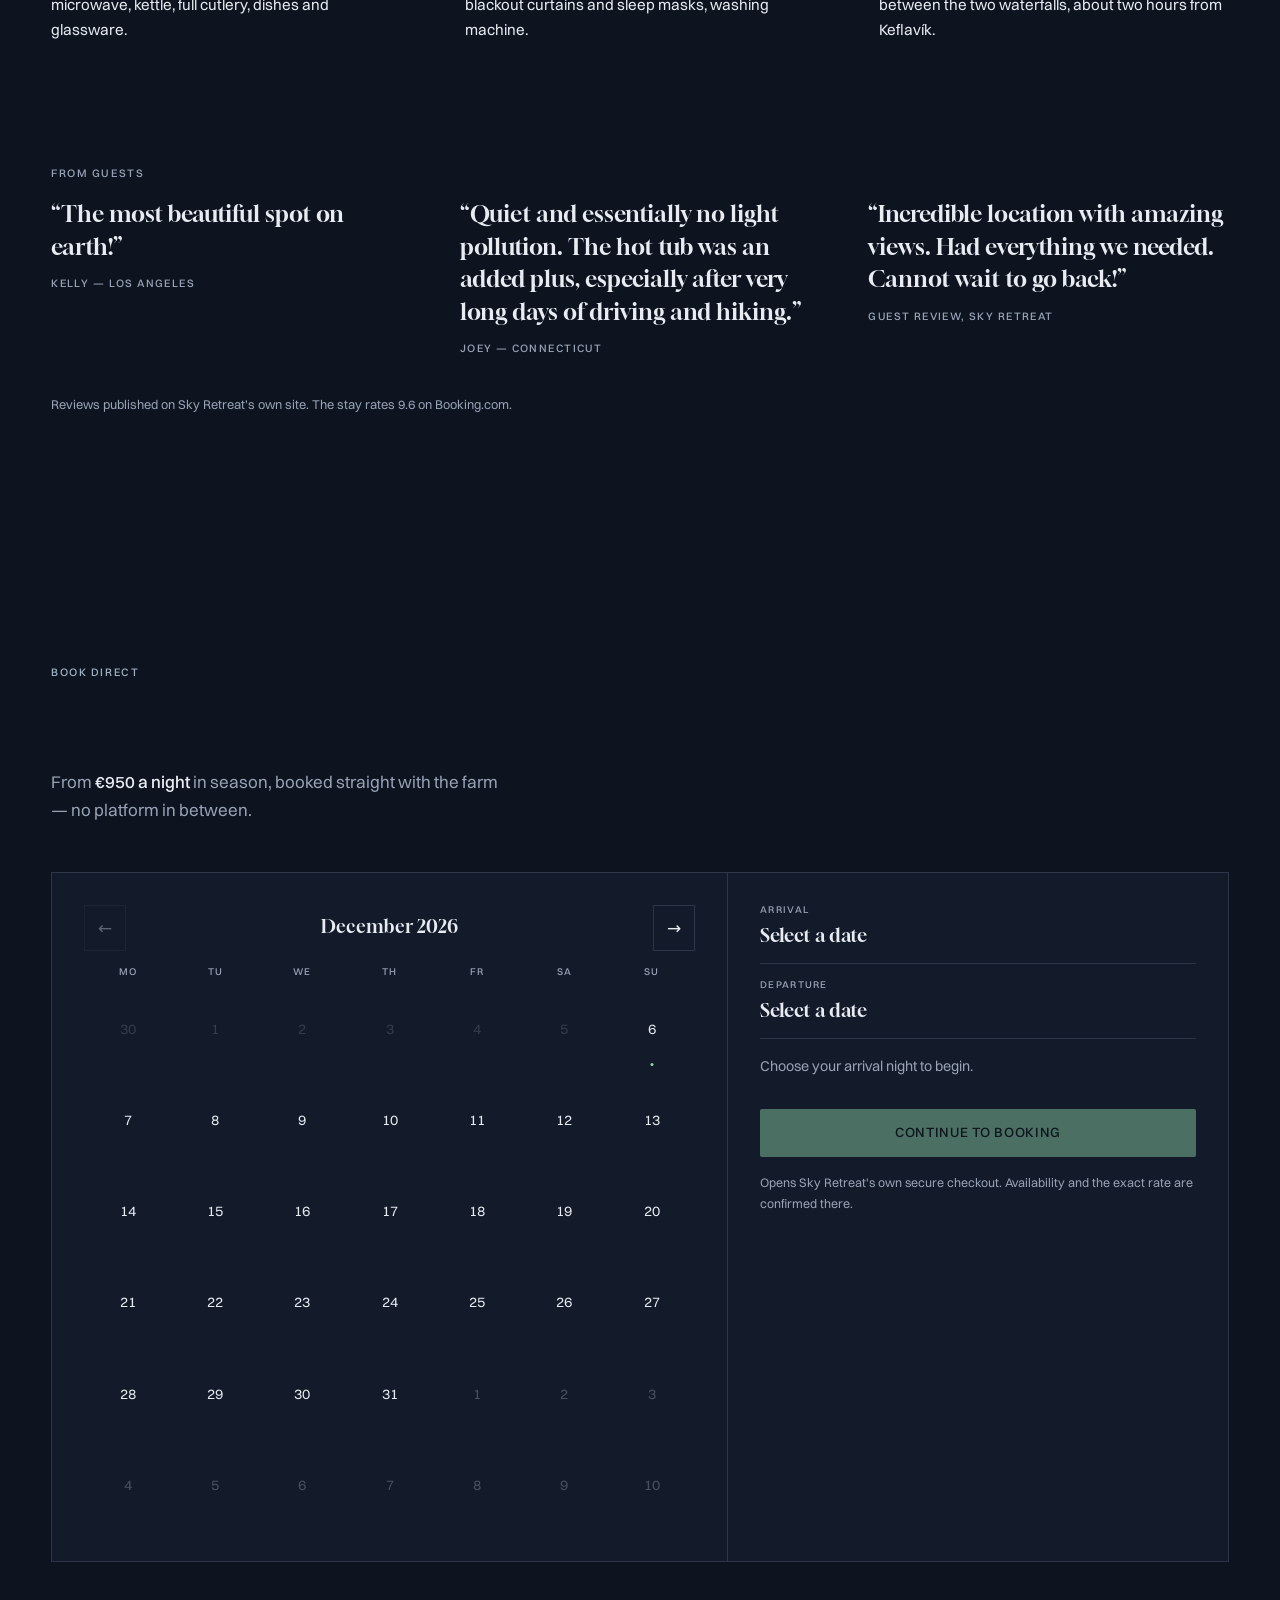
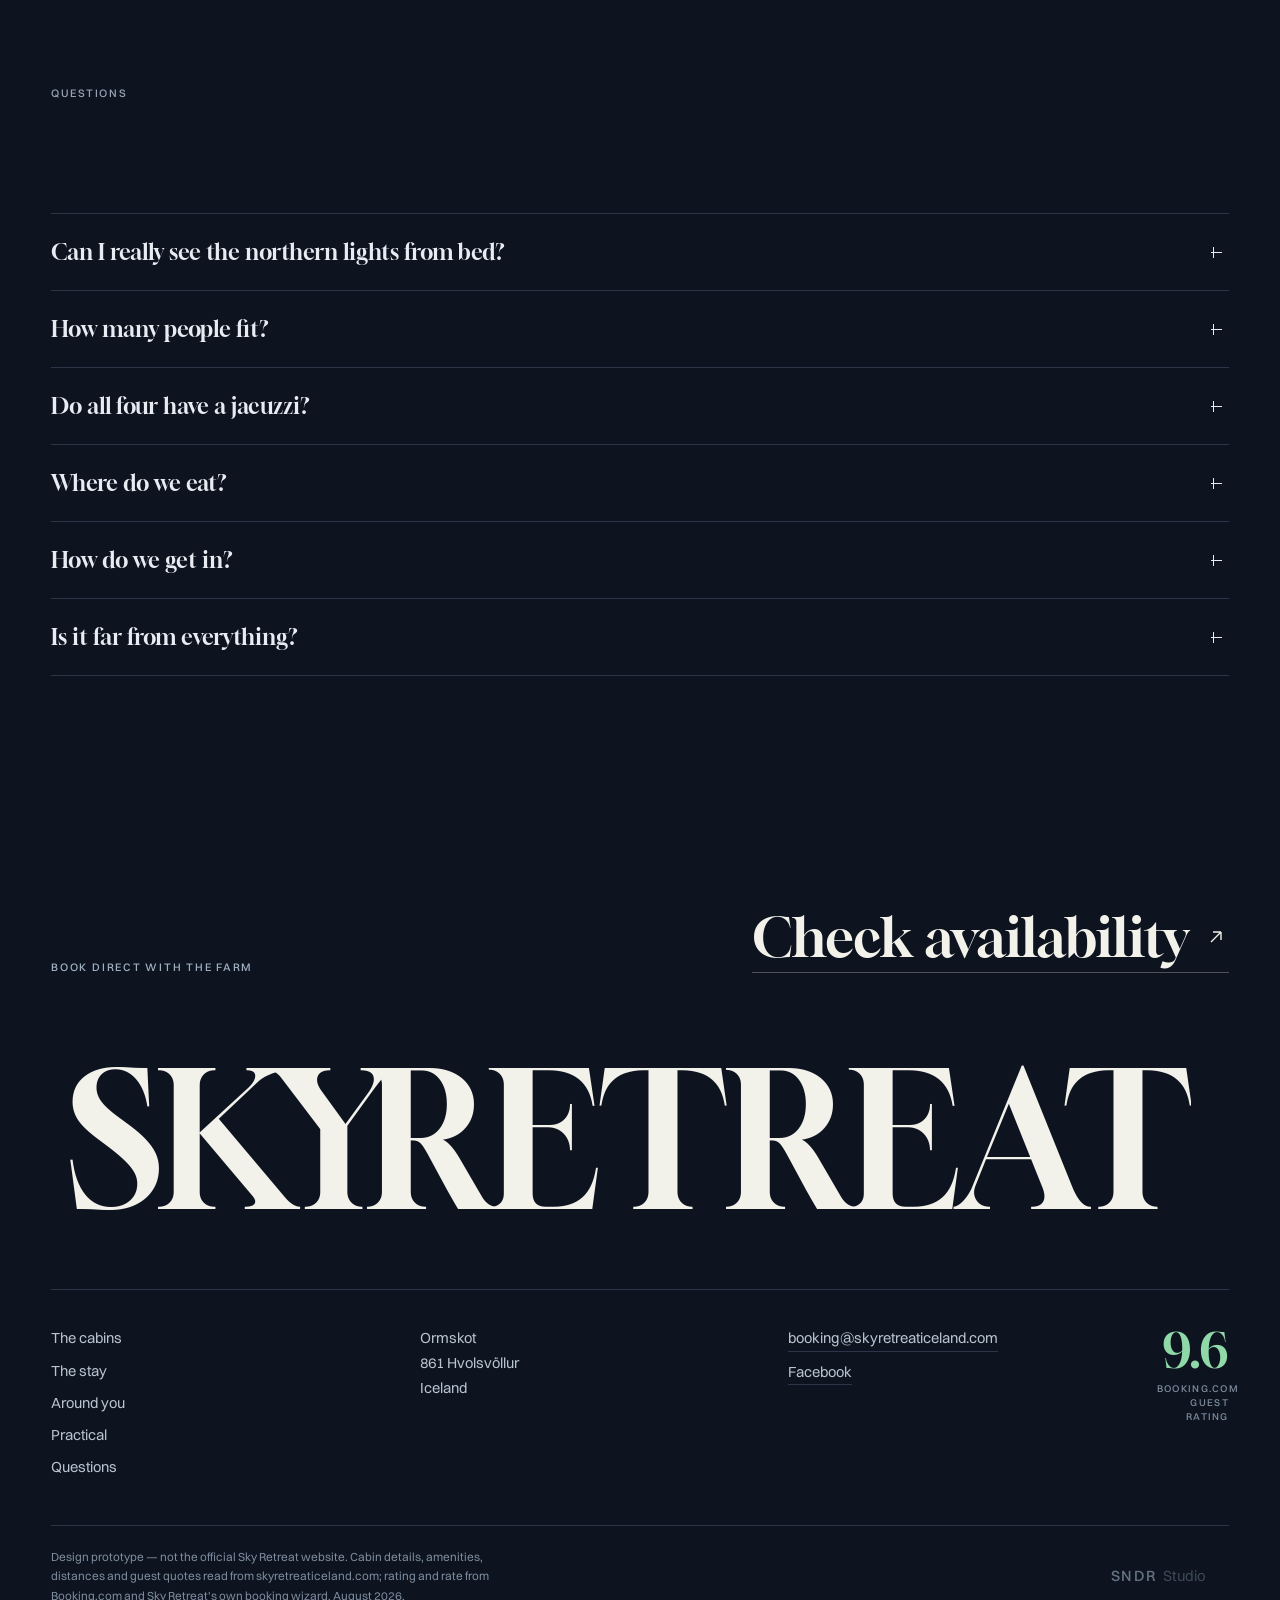
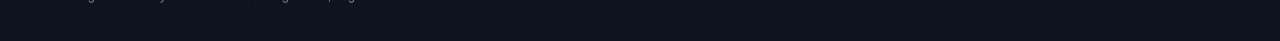
==== commit 3b65f0a4: "Deploy e24e90d (noindex preview)" ====
--- a/index.html
+++ b/index.html
@@ -13,7 +13,7 @@
 <link rel="icon" type="image/png" sizes="180x180" href="assets/img/favicon-180.png">
 <link rel="apple-touch-icon" href="assets/img/favicon-180.png">
 <link rel="icon" href="data:image/svg+xml,%3Csvg xmlns='http://www.w3.org/2000/svg' viewBox='0 0 32 32'%3E%3Crect width='32' height='32' fill='%230D1420'/%3E%3Cpath d='M6 22 L16 8 L26 22 Z' fill='none' stroke='%238FD8A8' stroke-width='2'/%3E%3C/svg%3E">
-<link rel="stylesheet" href="styles.css?v=93fbcc91">
+<link rel="stylesheet" href="styles.css?v=c66e0355">
 </head>
 <body class="at-hero" data-ground="night">
 
@@ -316,6 +316,6 @@
 <script src="assets/vendor/gsap.min.js"></script>
 <script src="assets/vendor/ScrollTrigger.min.js"></script>
 <script src="assets/vendor/lenis.min.js"></script>
-<script src="app.js?v=e596337b"></script>
+<script src="app.js?v=fd13d8c1"></script>
 </body>
 </html>
--- a/styles.css
+++ b/styles.css
@@ -130,8 +130,8 @@
 /* the hero wordmark reads like the footer one: two masked words justified across
    the full width, rising on load, tracking apart and sinking behind the cabin */
 .hero_wm {
-  position: absolute; left: 0; right: 0; top: 19%;
-  z-index: 1; will-change: transform;
+  position: fixed; left: 0; right: 0; top: 19%;
+  z-index: 51; pointer-events: none; will-change: transform;
   display: flex; justify-content: space-between; gap: .3em;
   padding-inline: var(--pad); padding-right: calc(var(--pad) + .06em);
 }
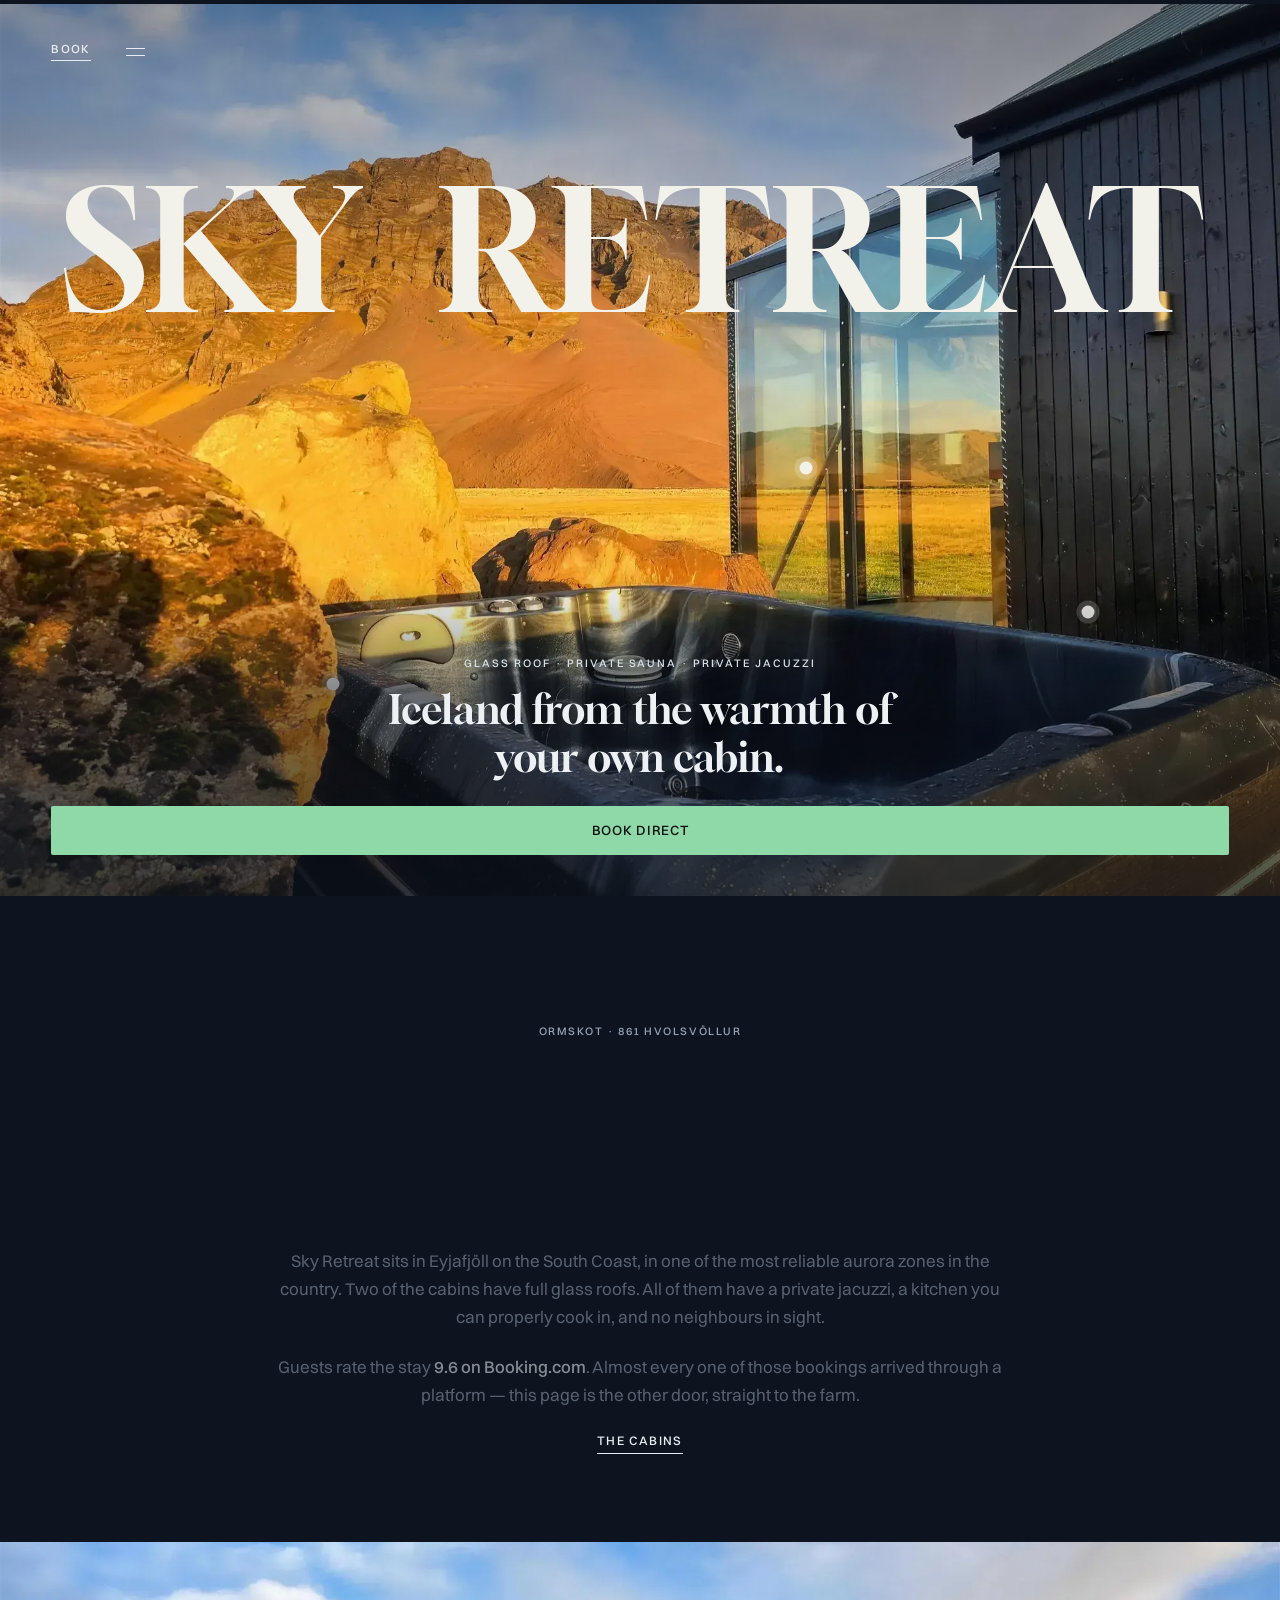
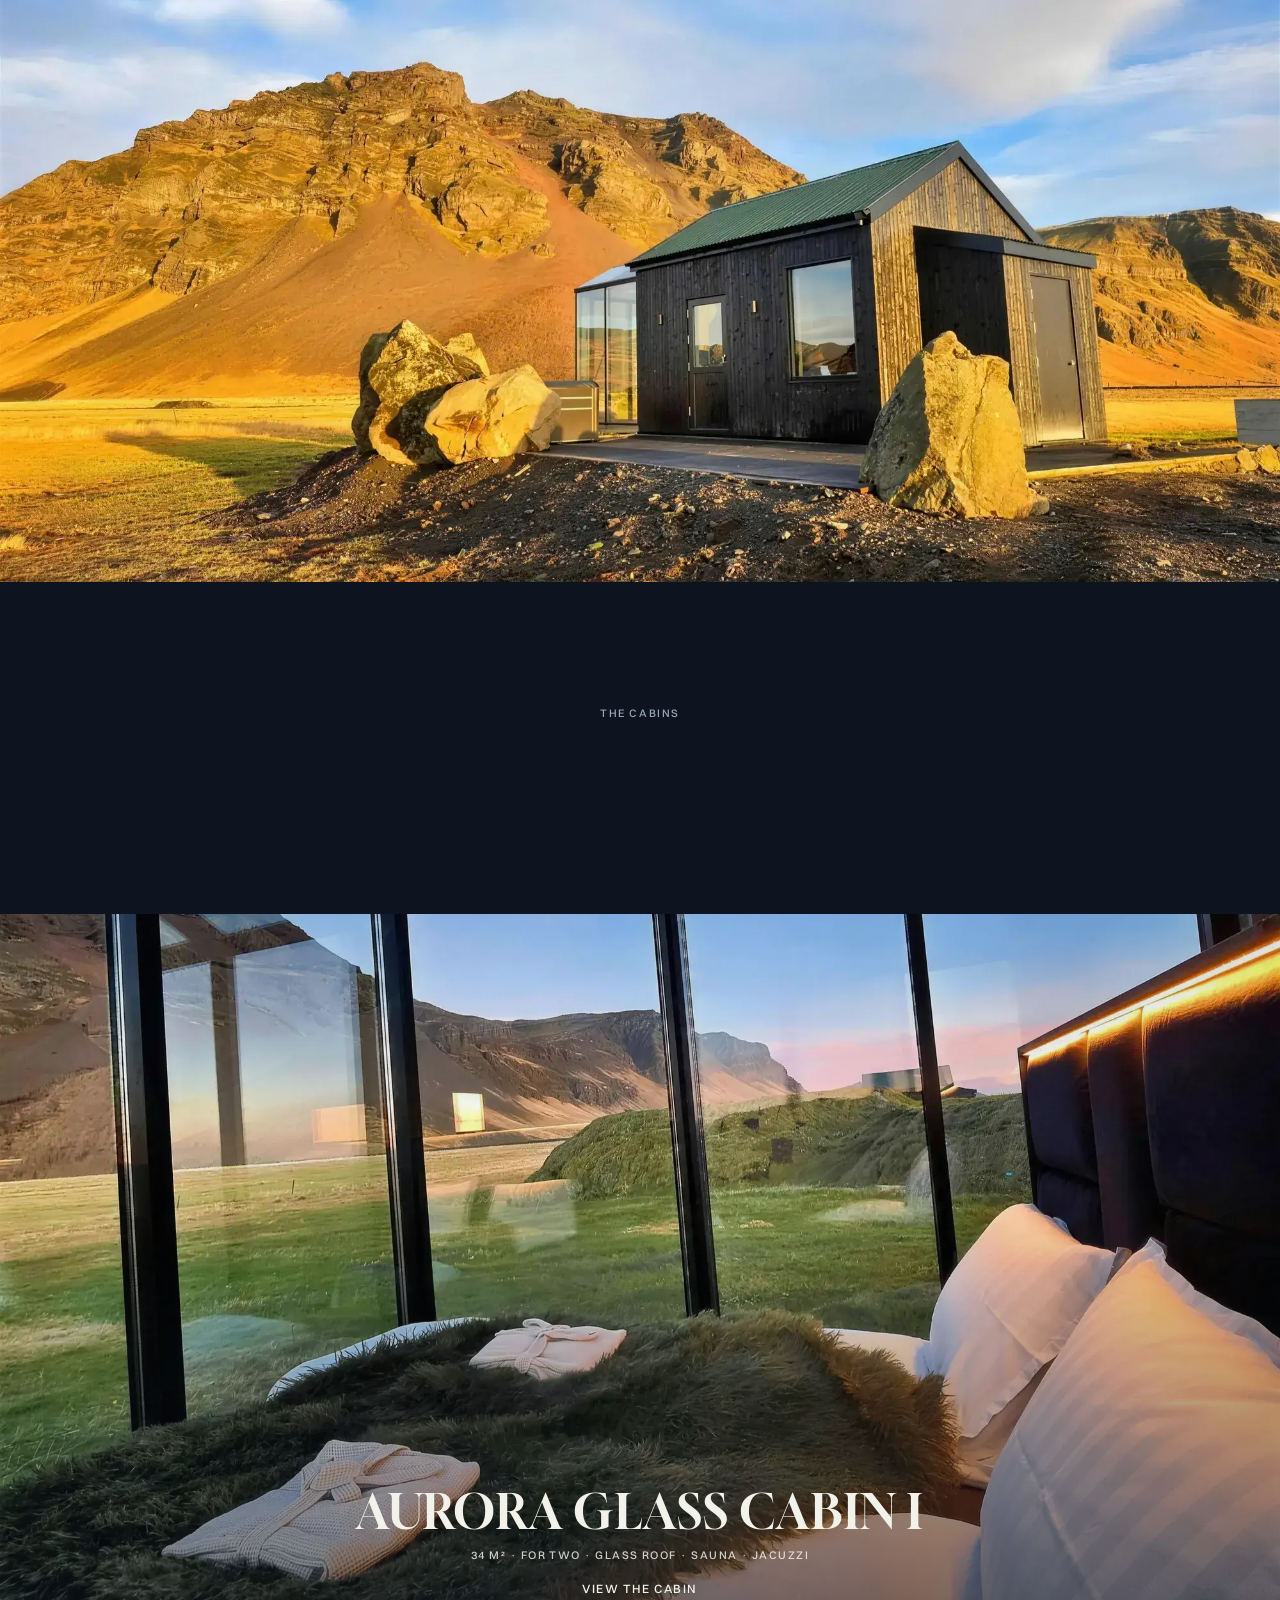
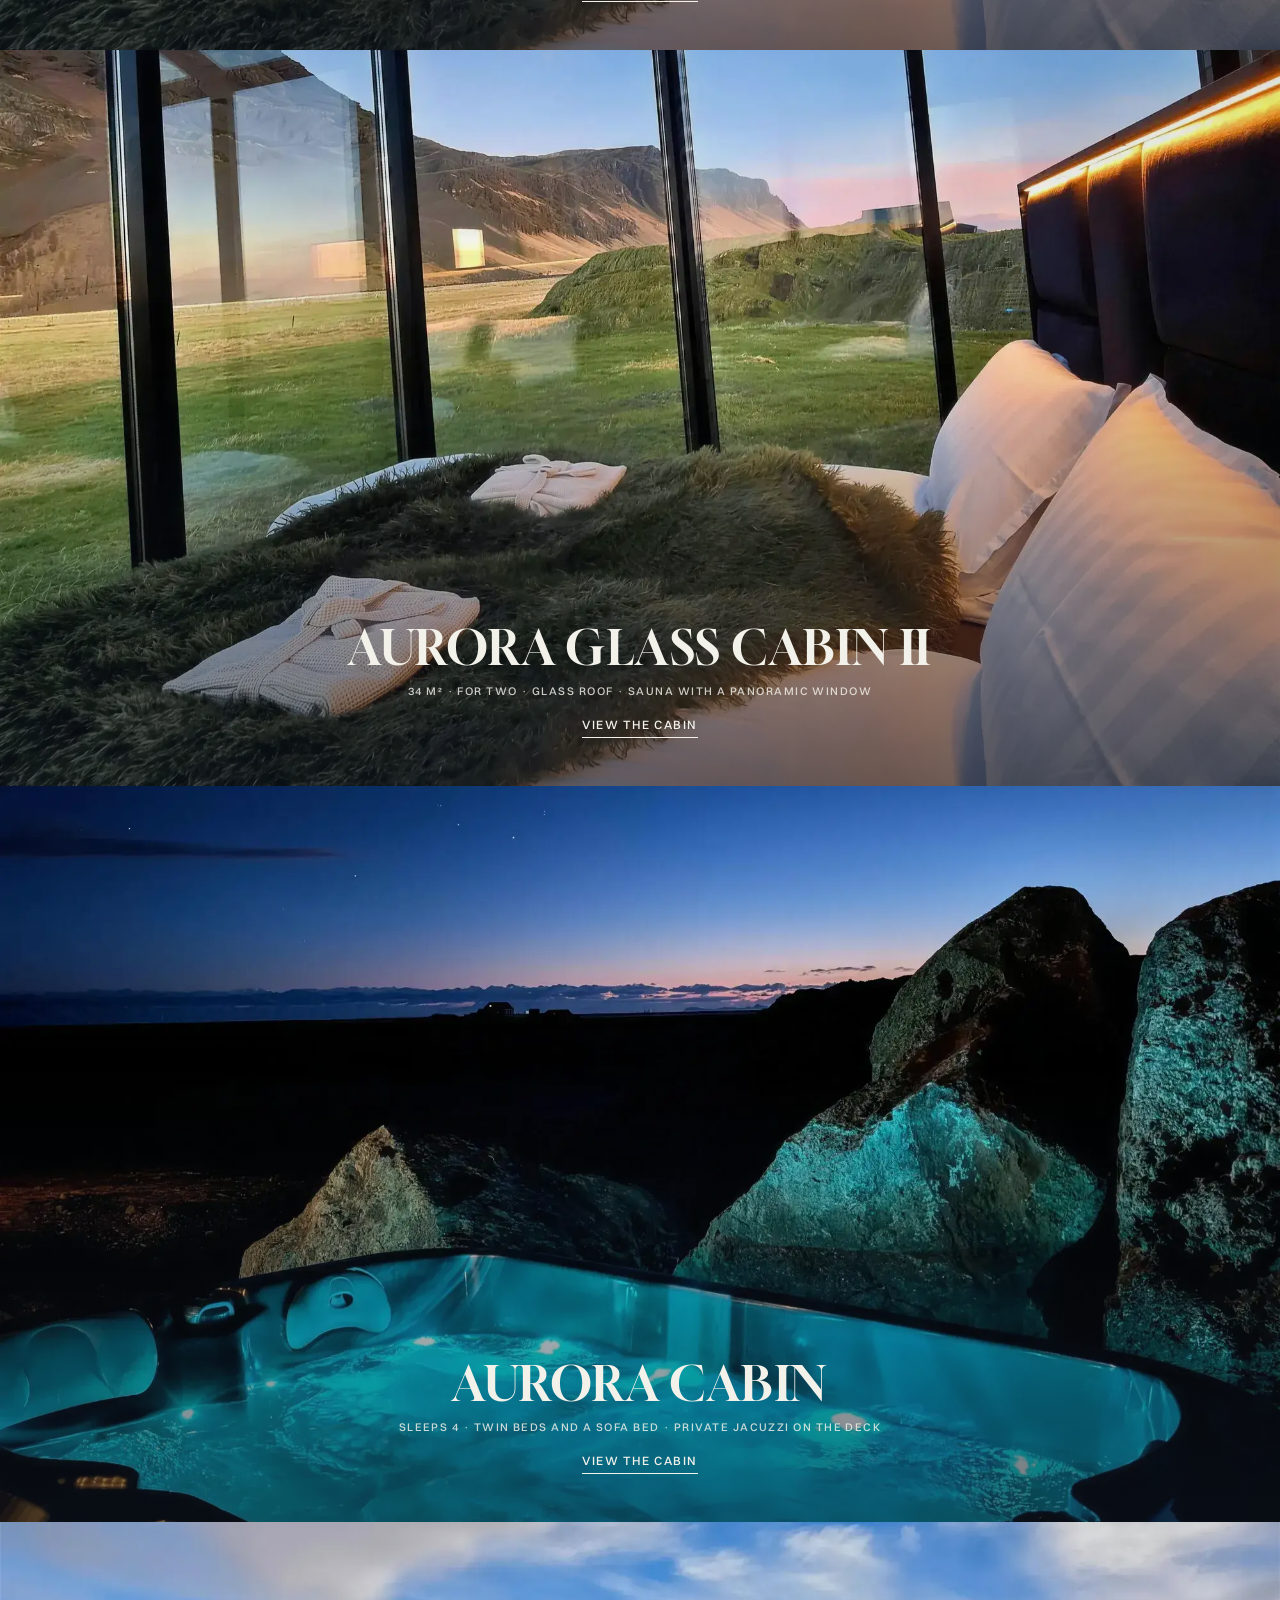
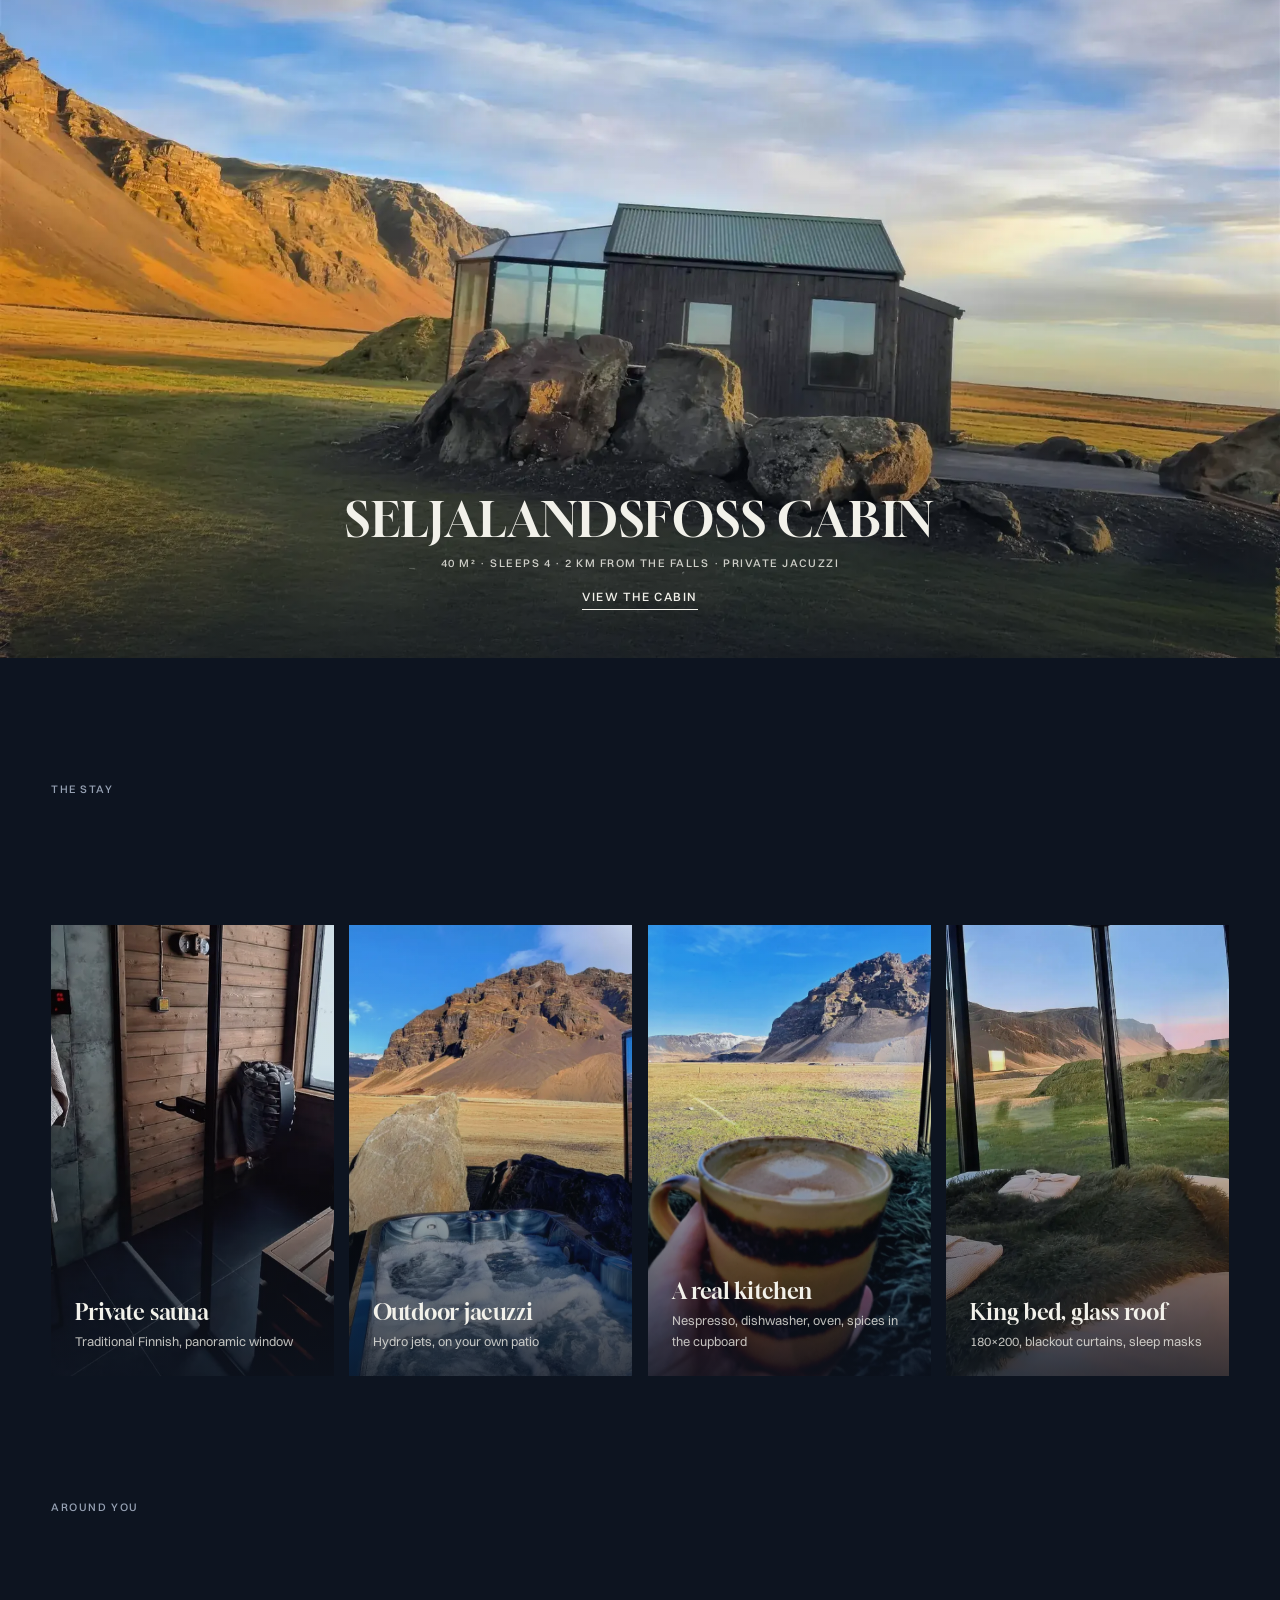
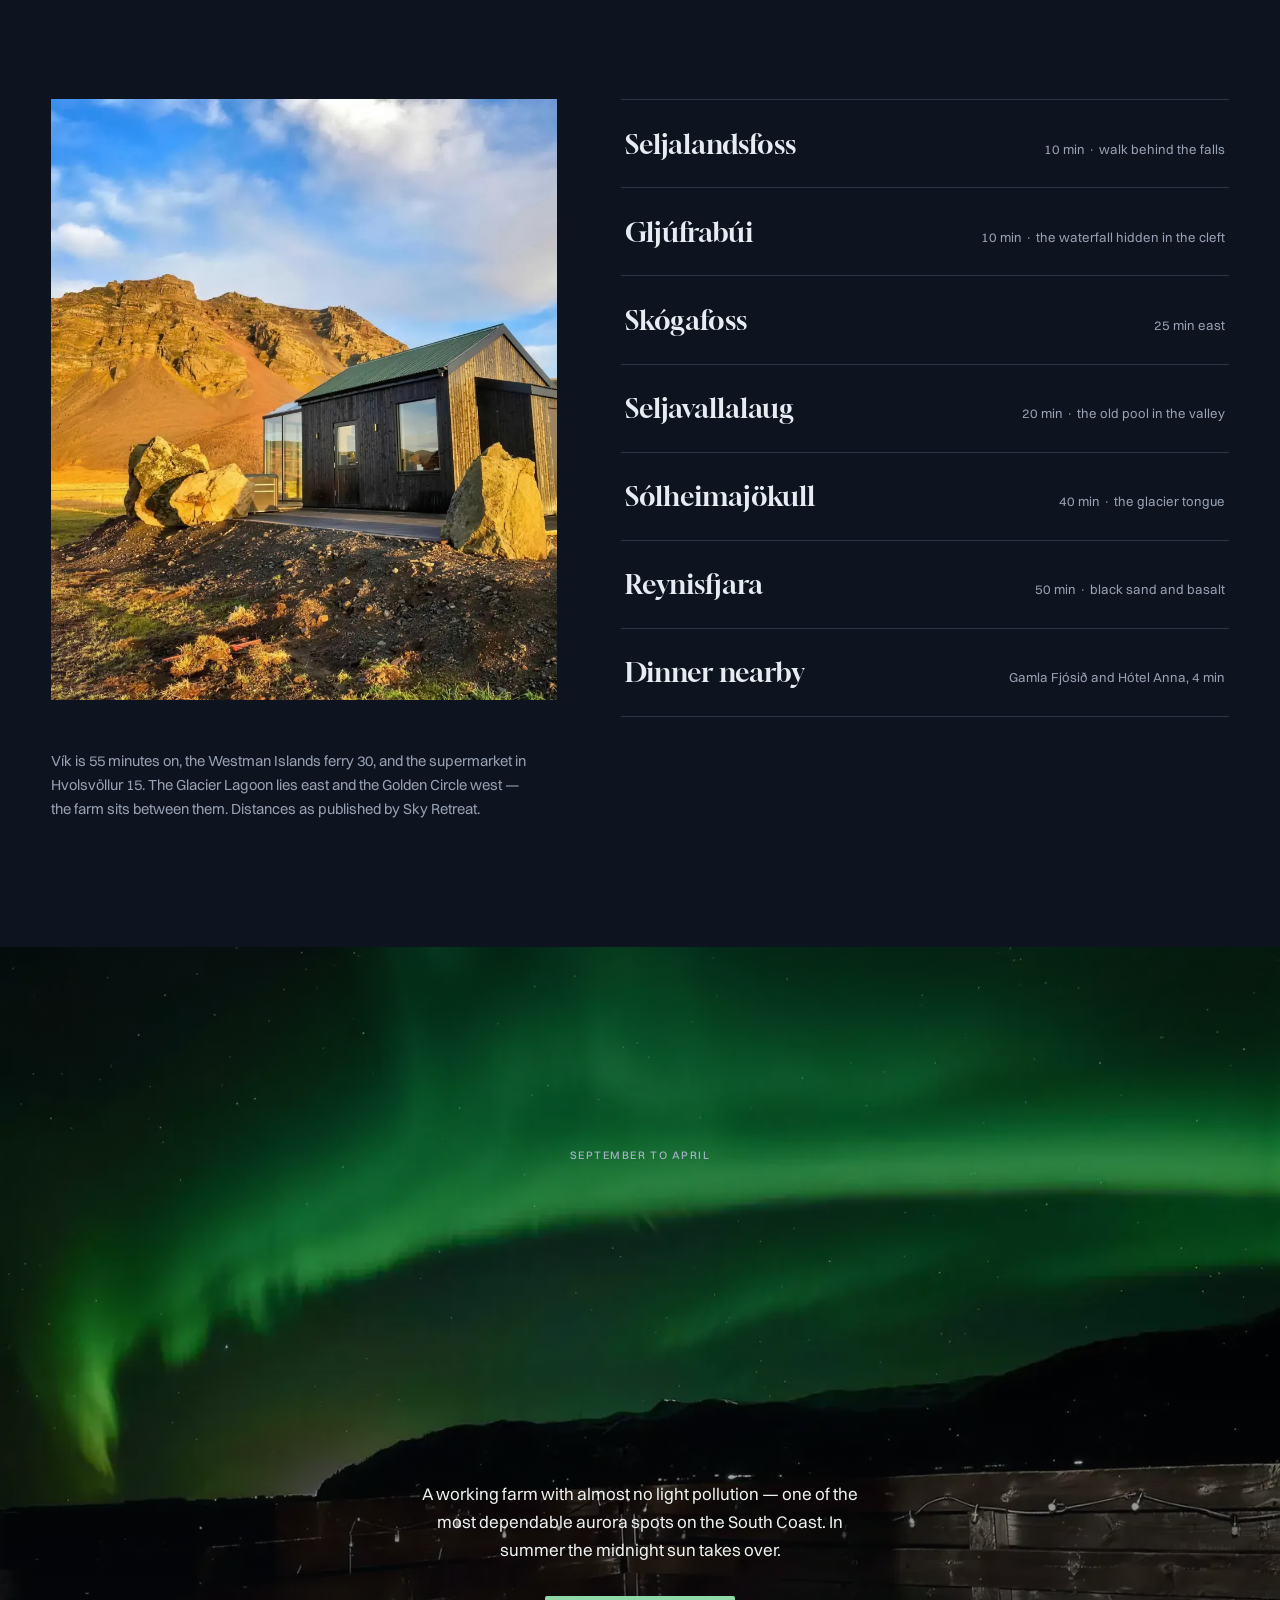
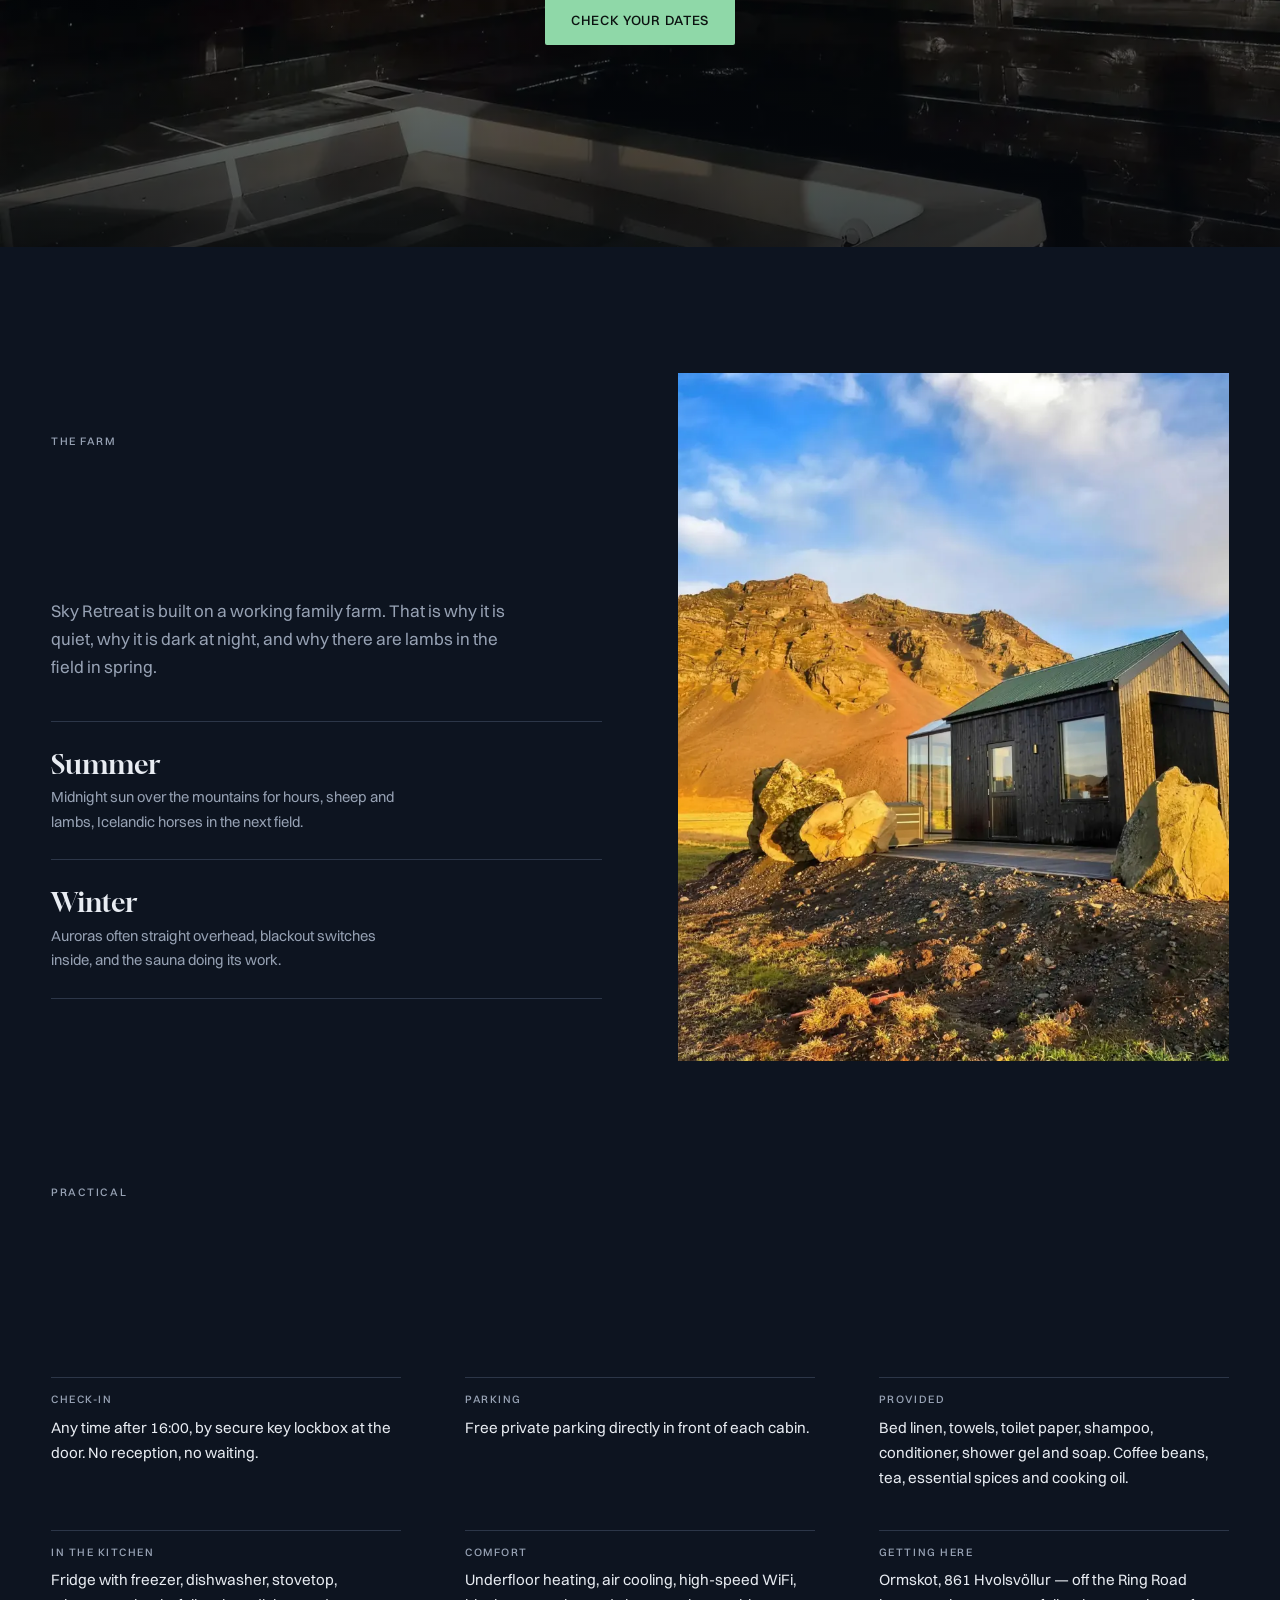
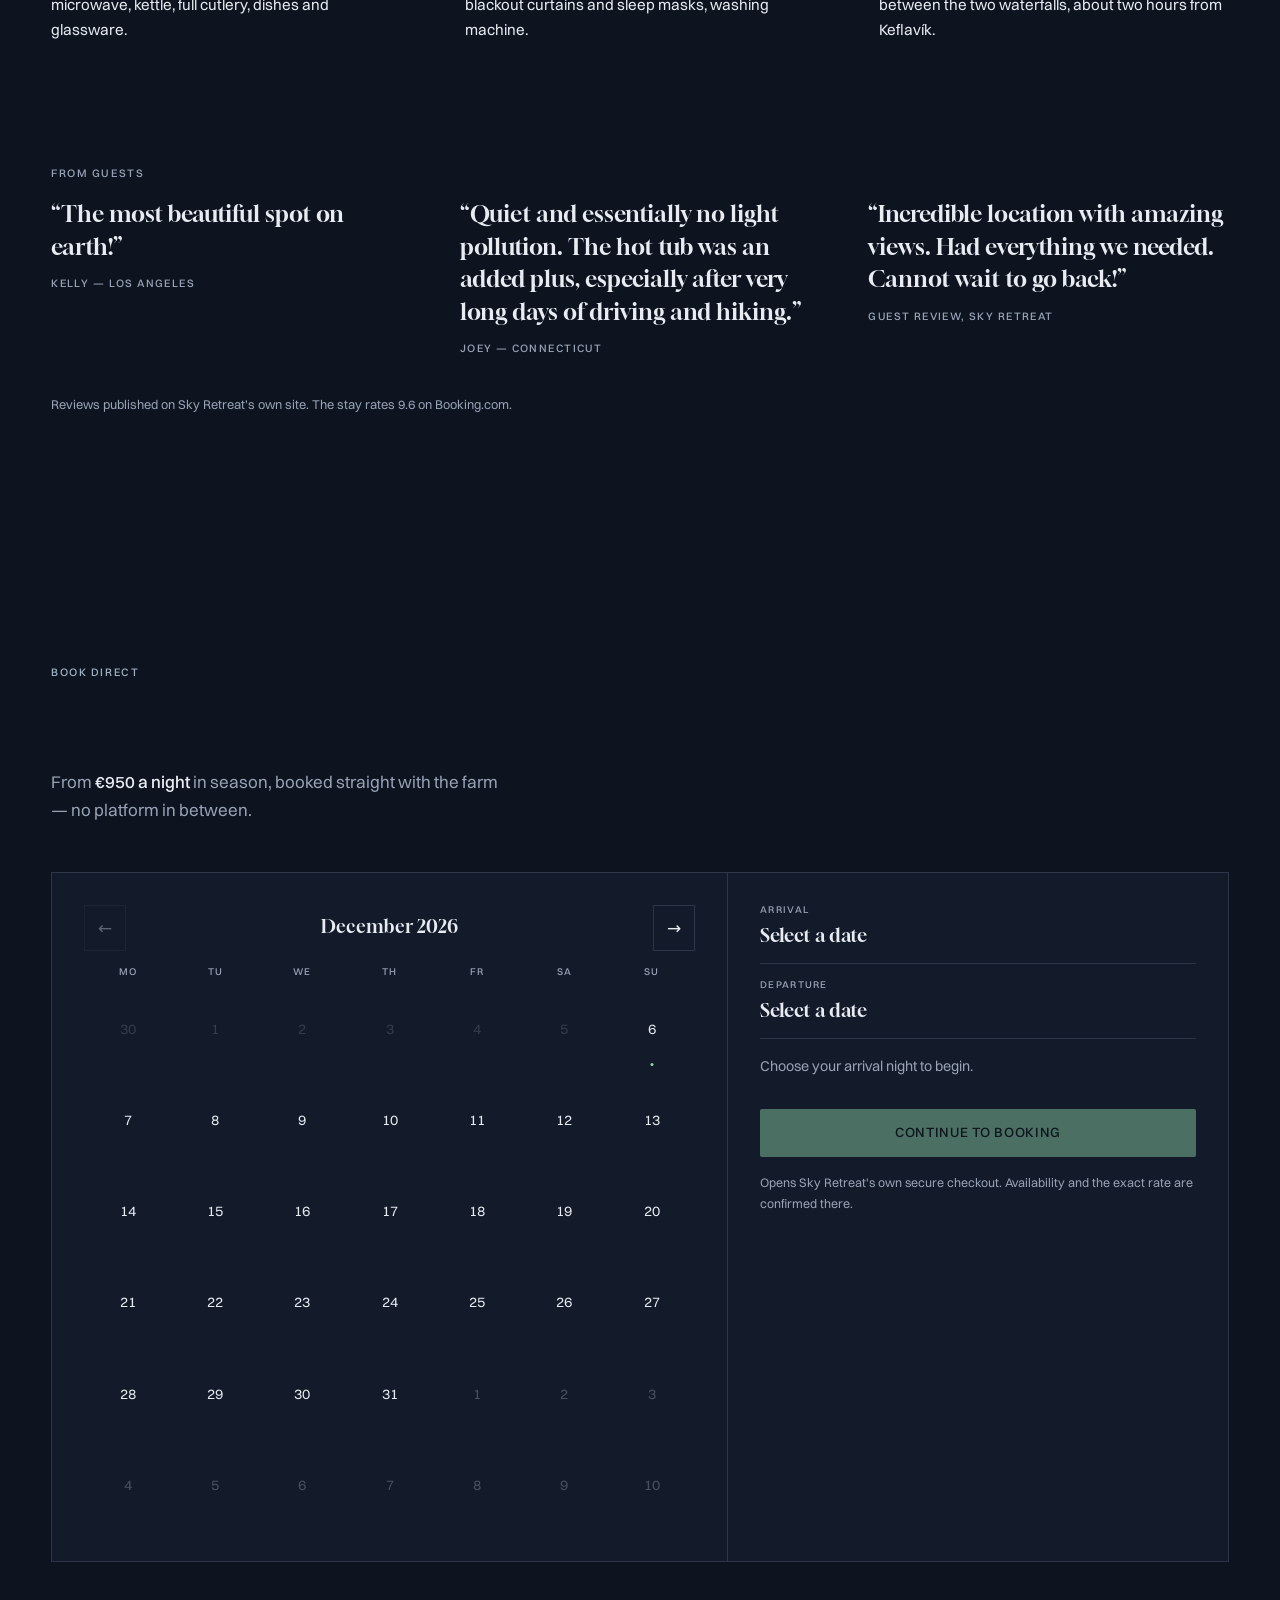
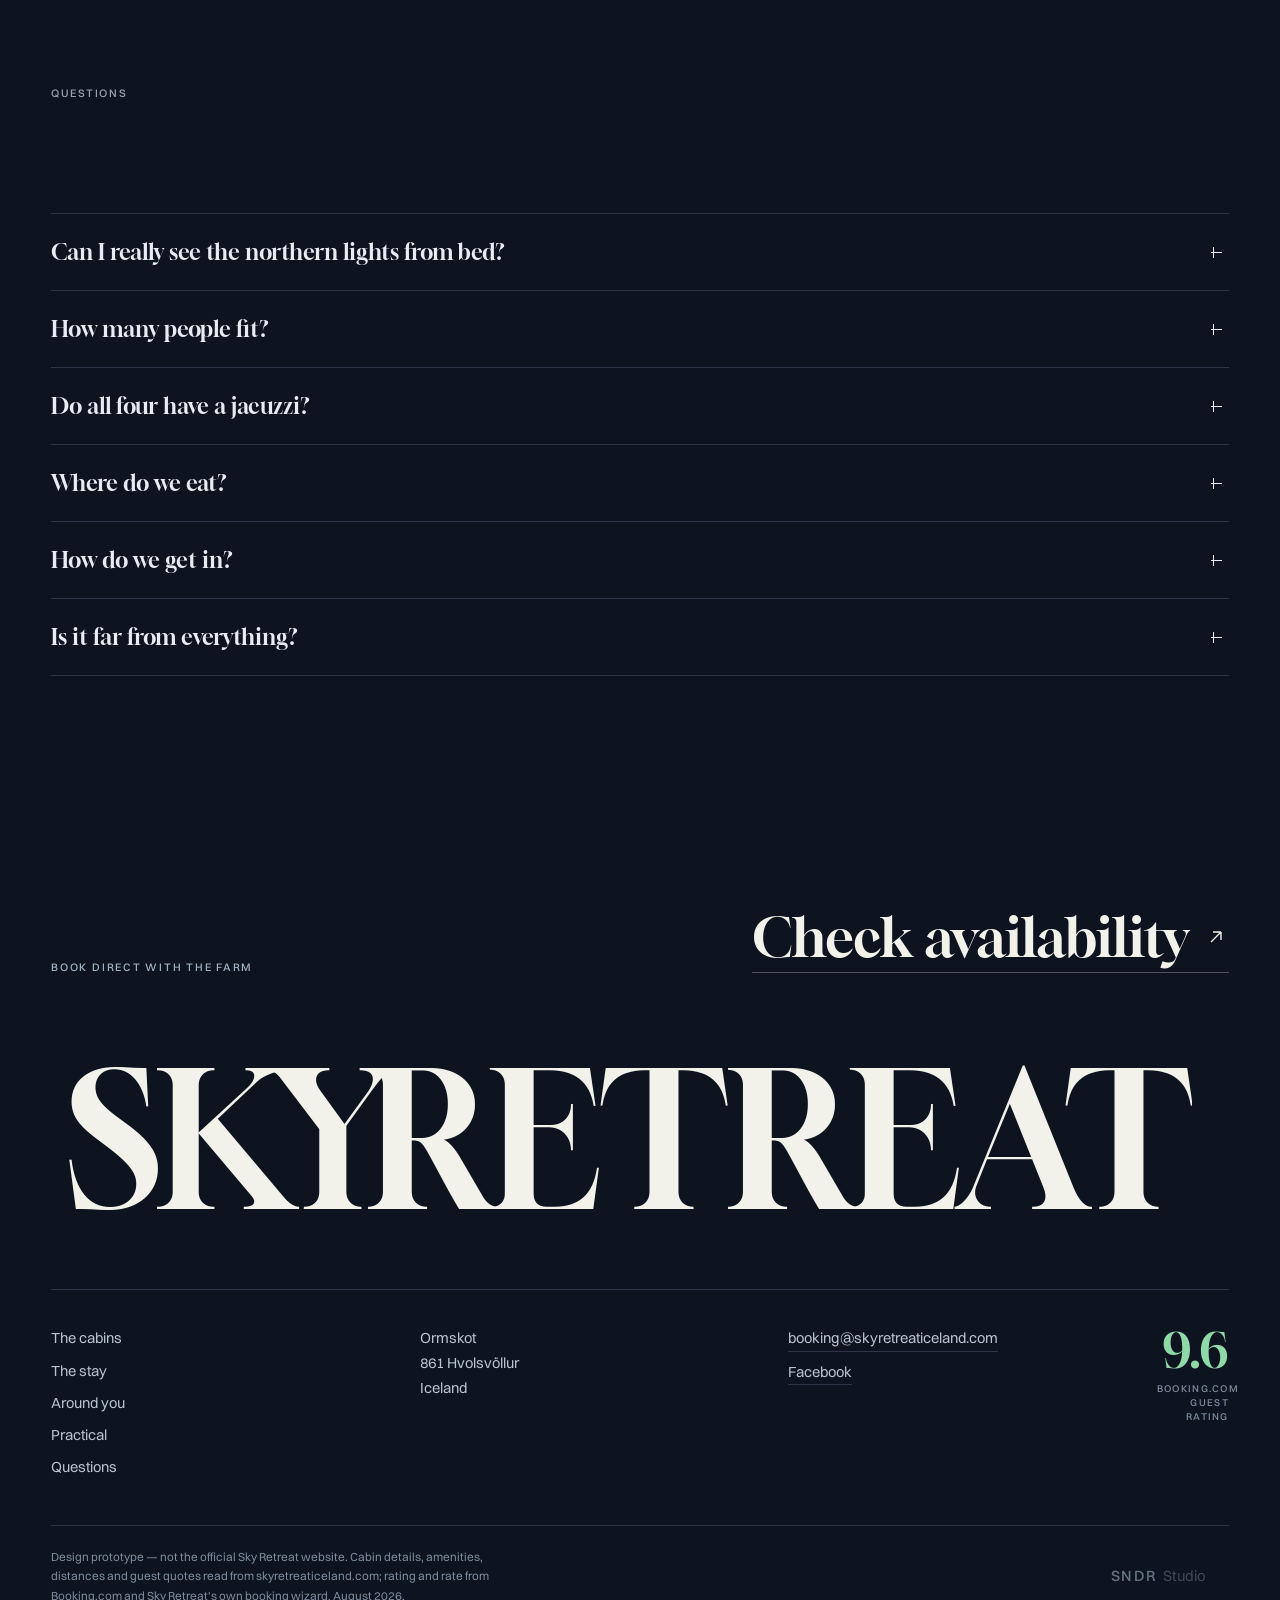
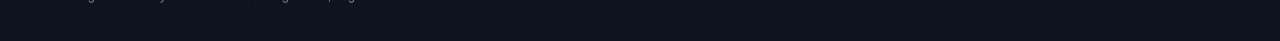
==== commit 113bf804: "Deploy a2597ea (noindex preview)" ====
--- a/index.html
+++ b/index.html
@@ -13,11 +13,12 @@
 <link rel="icon" type="image/png" sizes="180x180" href="assets/img/favicon-180.png">
 <link rel="apple-touch-icon" href="assets/img/favicon-180.png">
 <link rel="icon" href="data:image/svg+xml,%3Csvg xmlns='http://www.w3.org/2000/svg' viewBox='0 0 32 32'%3E%3Crect width='32' height='32' fill='%230D1420'/%3E%3Cpath d='M6 22 L16 8 L26 22 Z' fill='none' stroke='%238FD8A8' stroke-width='2'/%3E%3C/svg%3E">
-<link rel="stylesheet" href="styles.css?v=c66e0355">
+<link rel="stylesheet" href="styles.css?v=4651d597">
 </head>
 <body class="at-hero" data-ground="night">
 
 <div class="tintplate" aria-hidden="true"></div>
+<div class="tintplate tintplate--foot" aria-hidden="true"></div>
 
 <!-- ═══ NAV · logo big and centred, condenses on first scroll (KUBE) ═══ -->
 <header class="nav" id="nav">
--- a/styles.css
+++ b/styles.css
@@ -54,6 +54,7 @@
 button { font: inherit; color: inherit; background: none; border: 0; cursor: pointer; }
 .wrap { width: min(100% - 2 * var(--pad), 82rem); margin-inline: auto; }
 .tintplate { position: fixed; inset: 0 0 auto 0; height: 4px; z-index: 60; pointer-events: none; background-color: var(--g-bg); transition: background-color .9s var(--ease); }
+.tintplate--foot { inset: auto 0 0 0; }
 
 .eyebrow { font: 500 .6875rem/1 var(--sans); letter-spacing: .14em; text-transform: uppercase; color: var(--g-soft); margin-bottom: 1.1rem; }
 .eyebrow--light { color: #9FB0C0; }
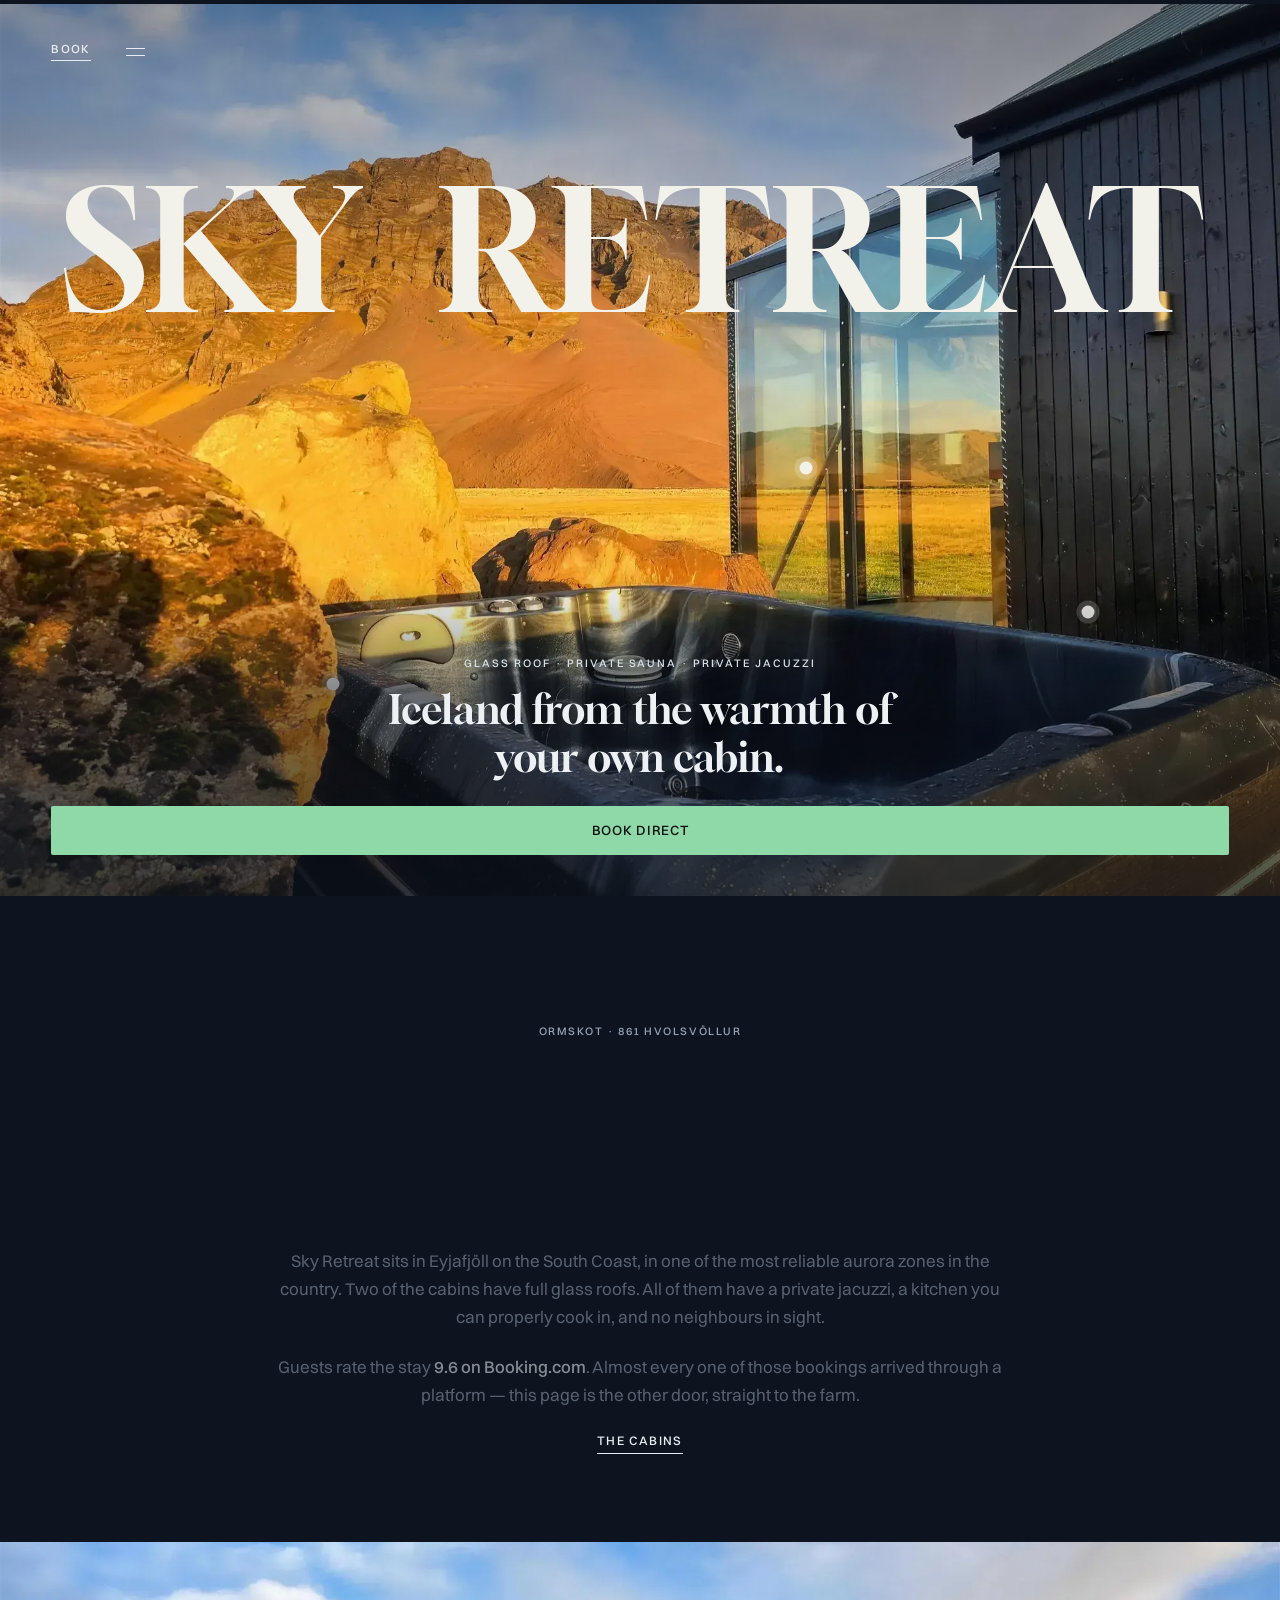
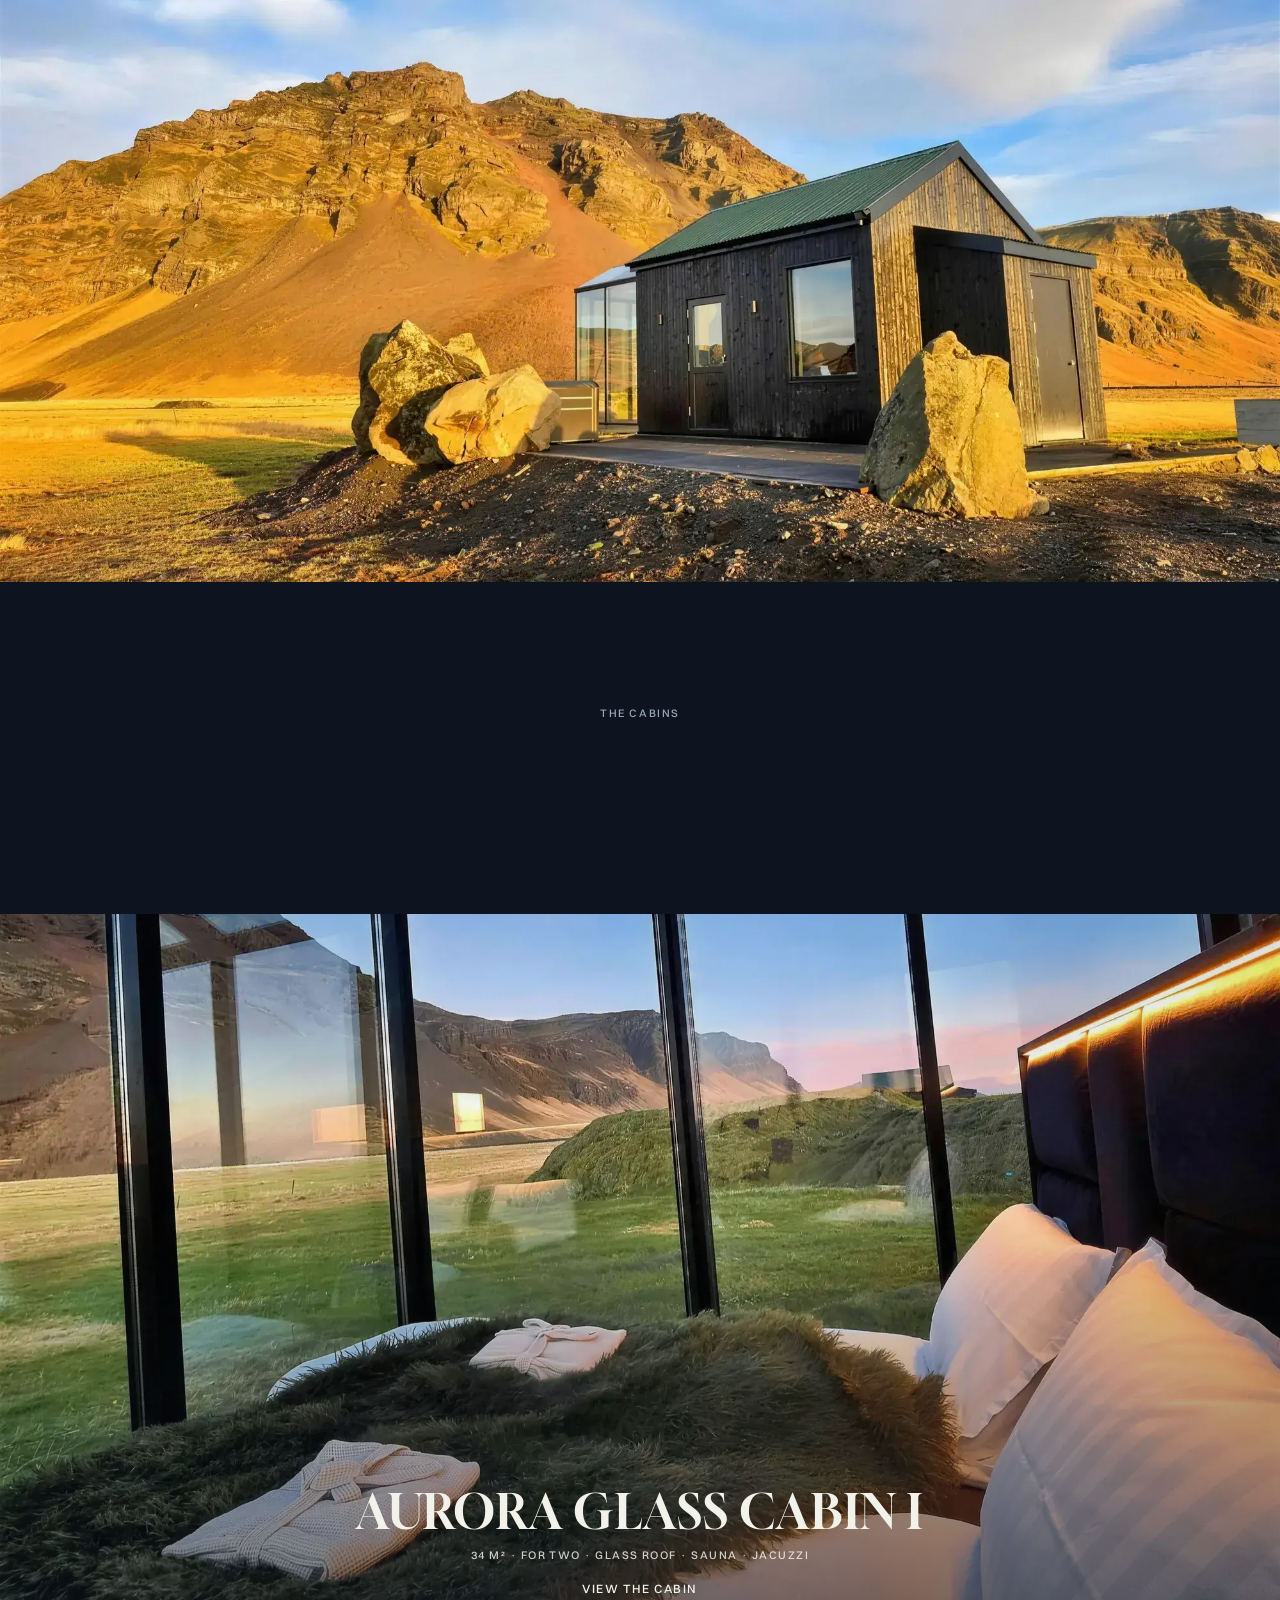
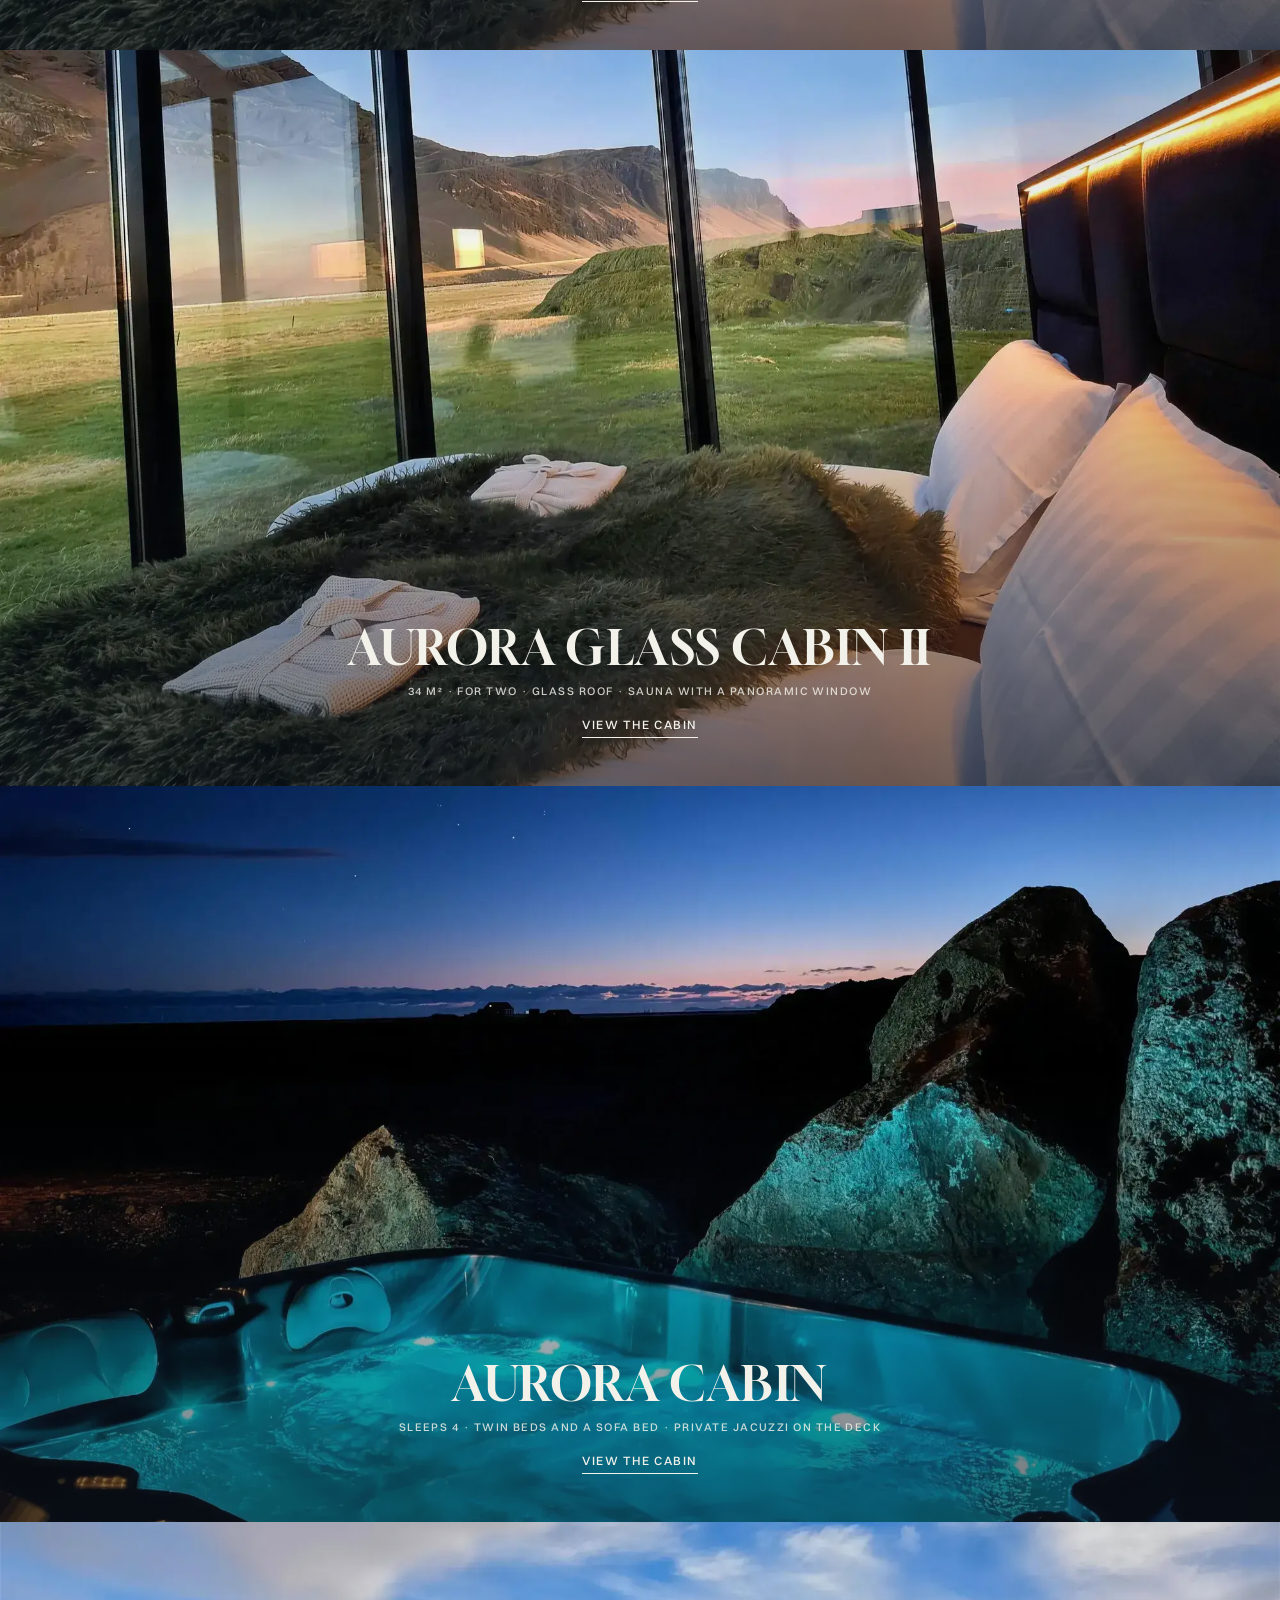
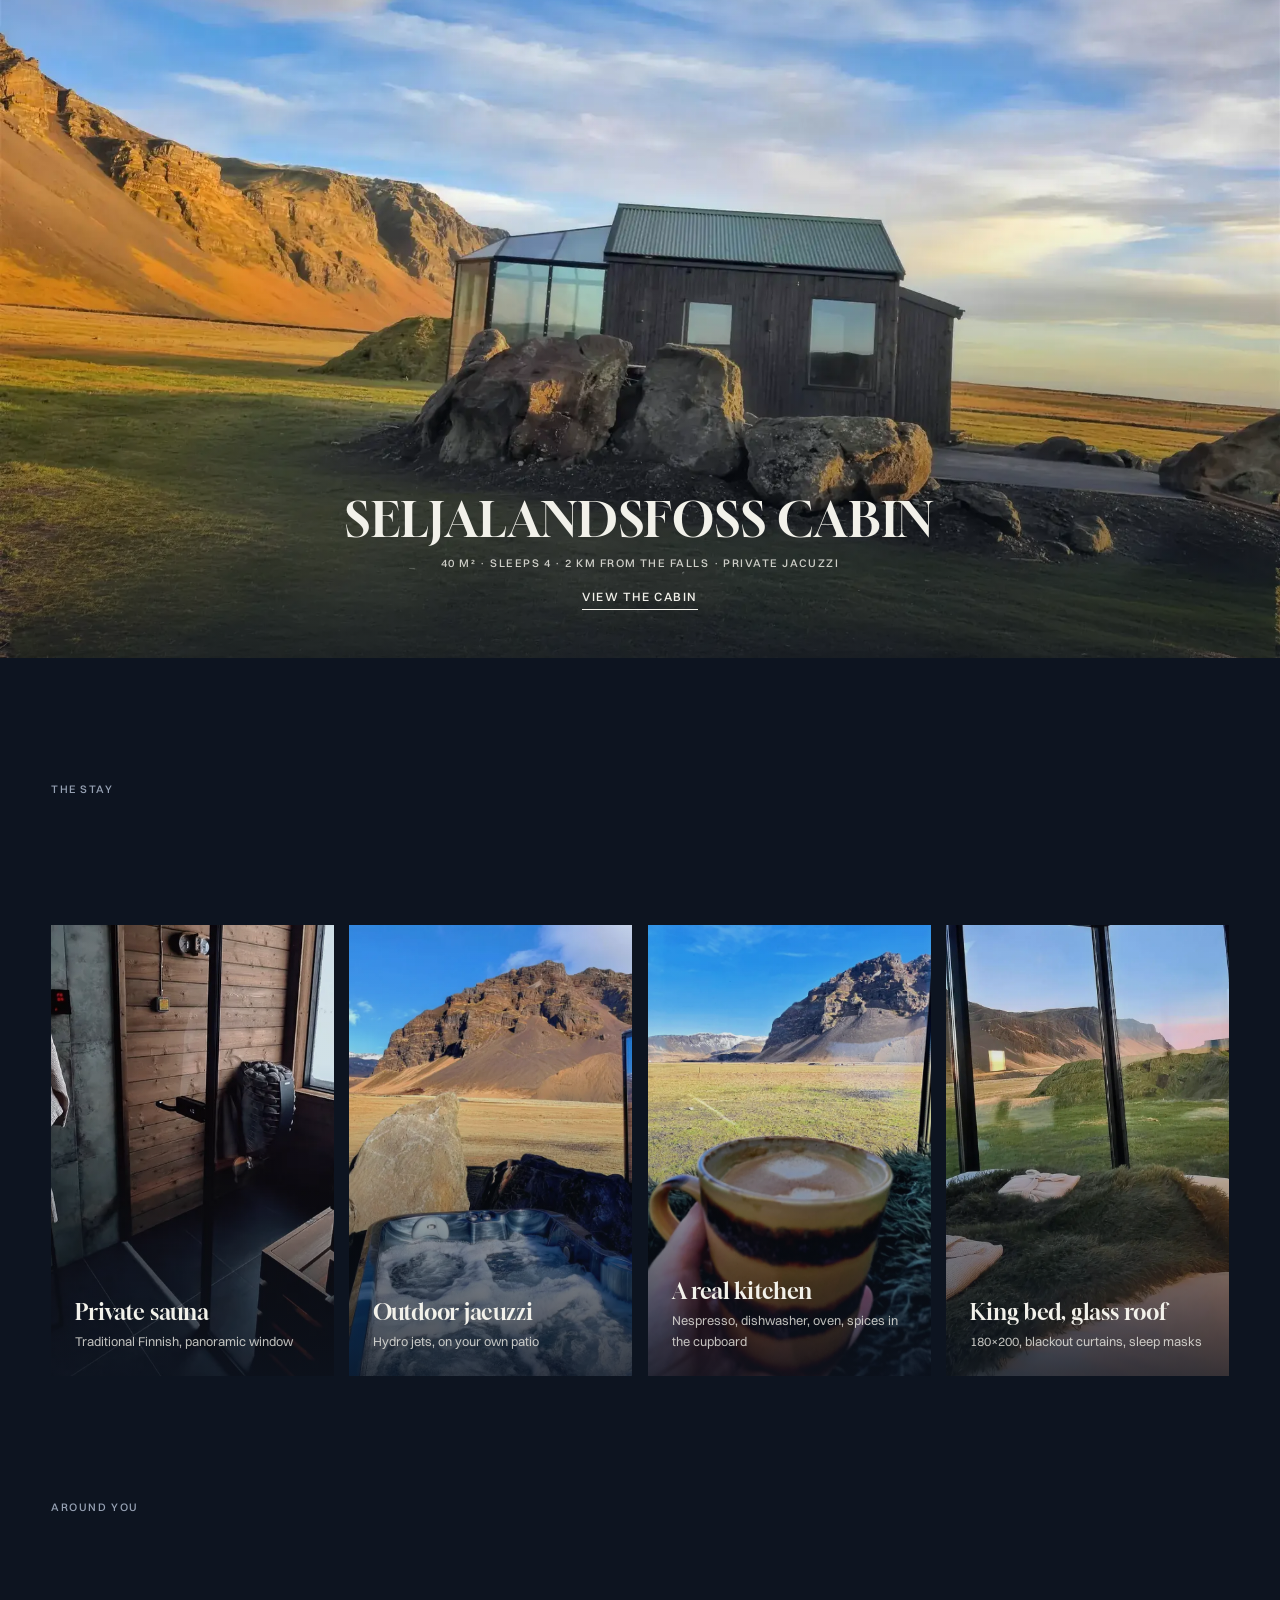
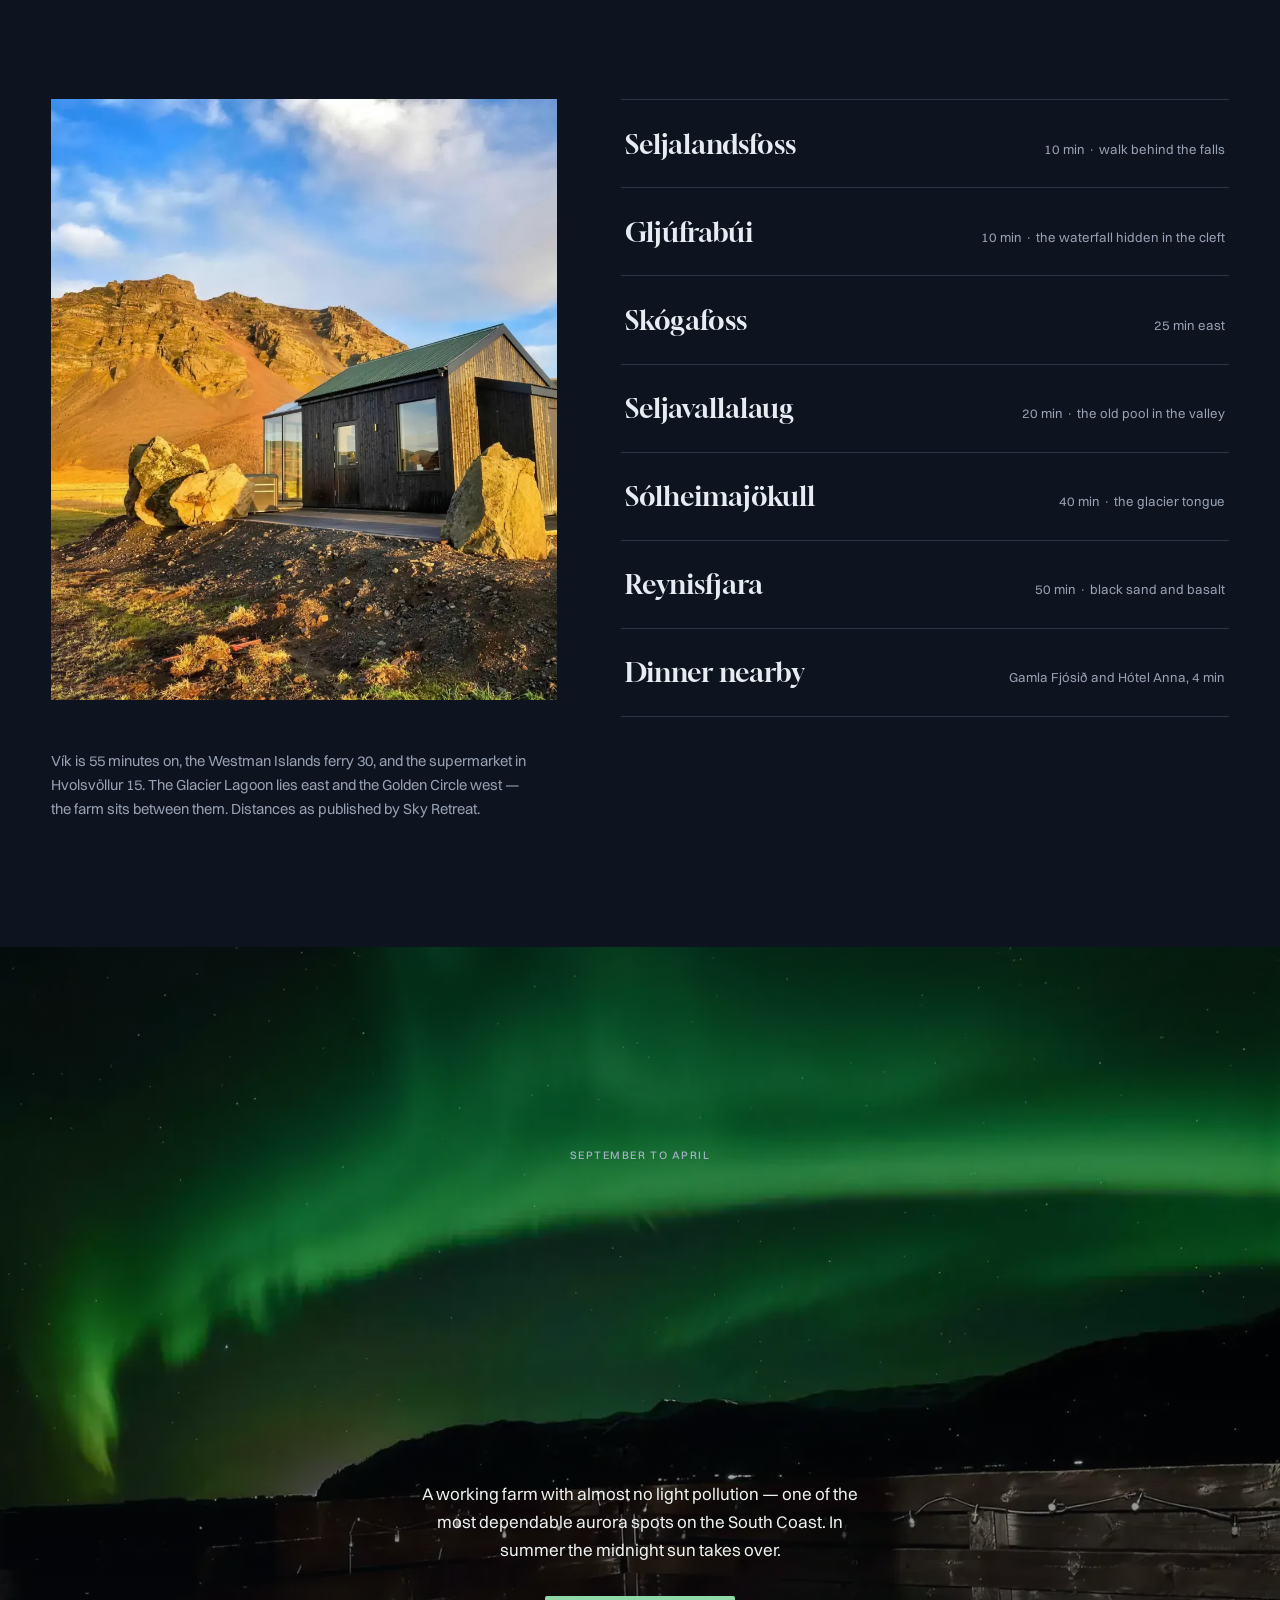
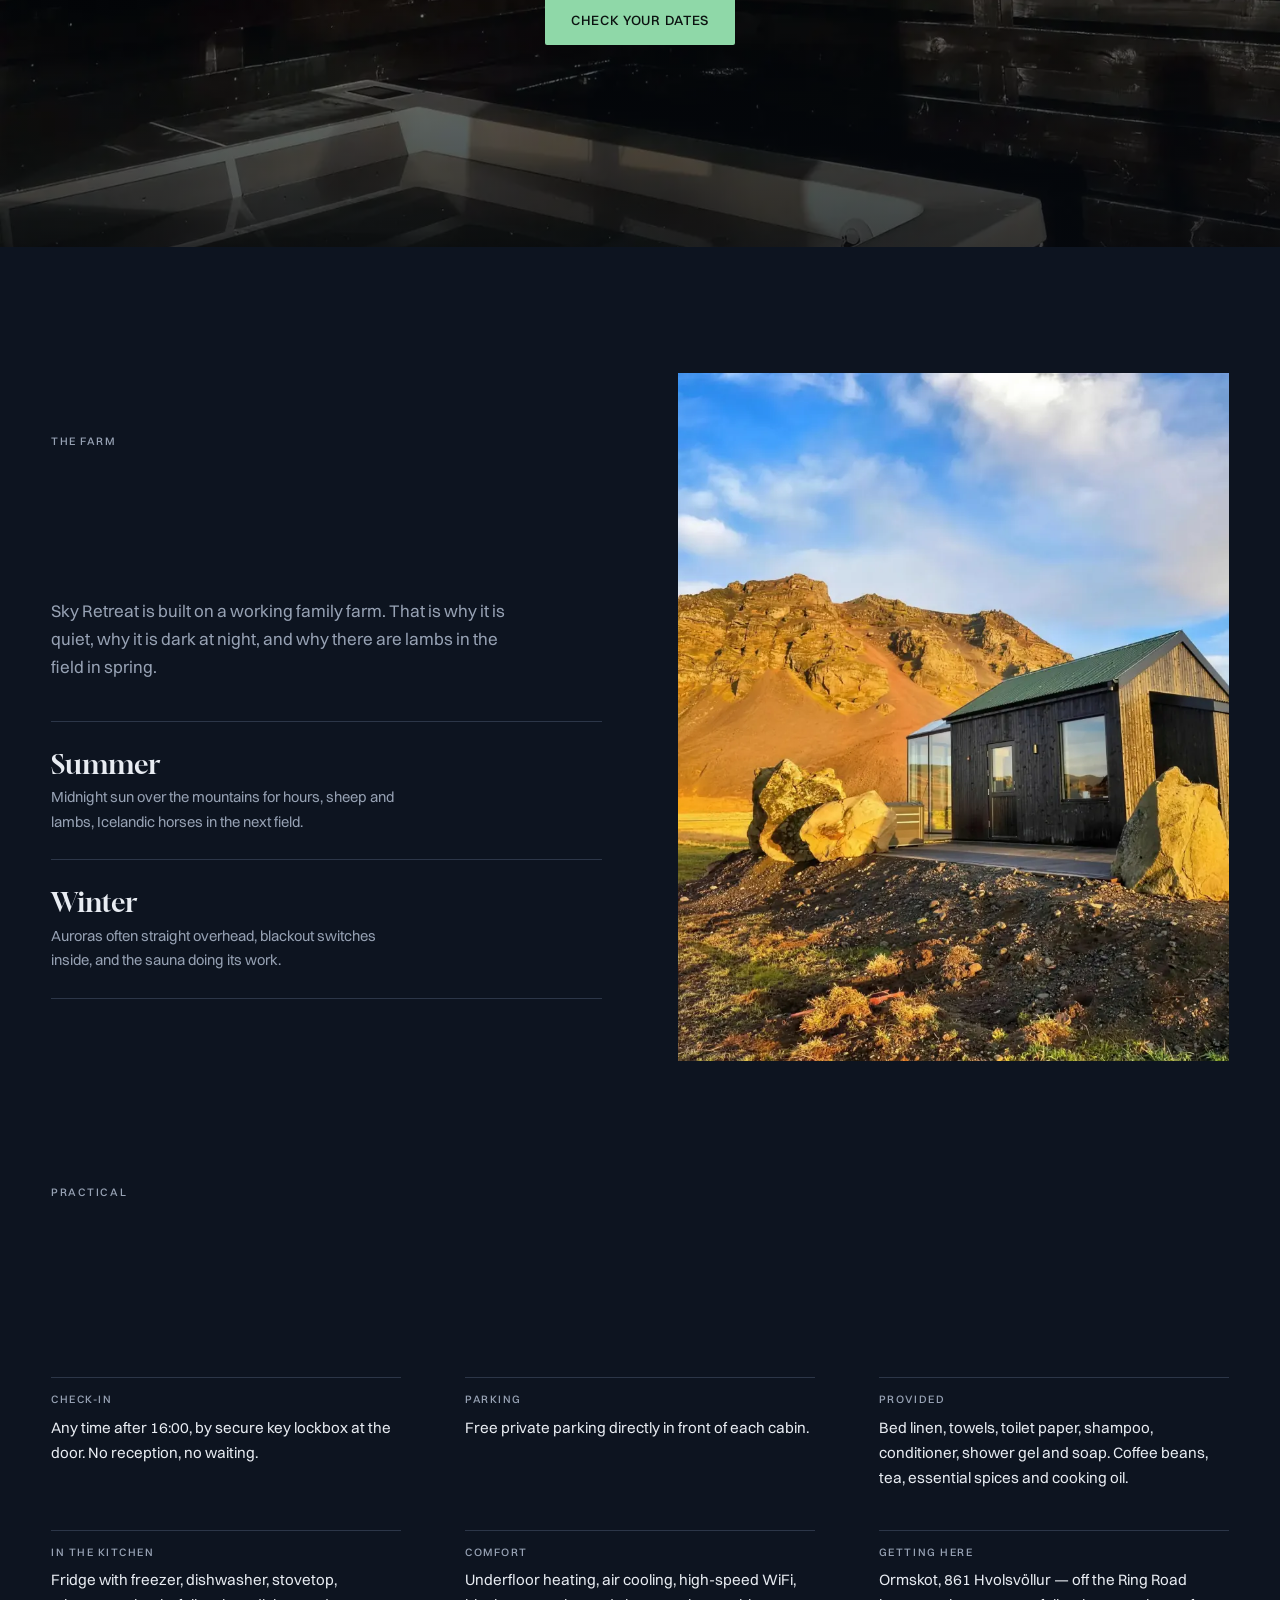
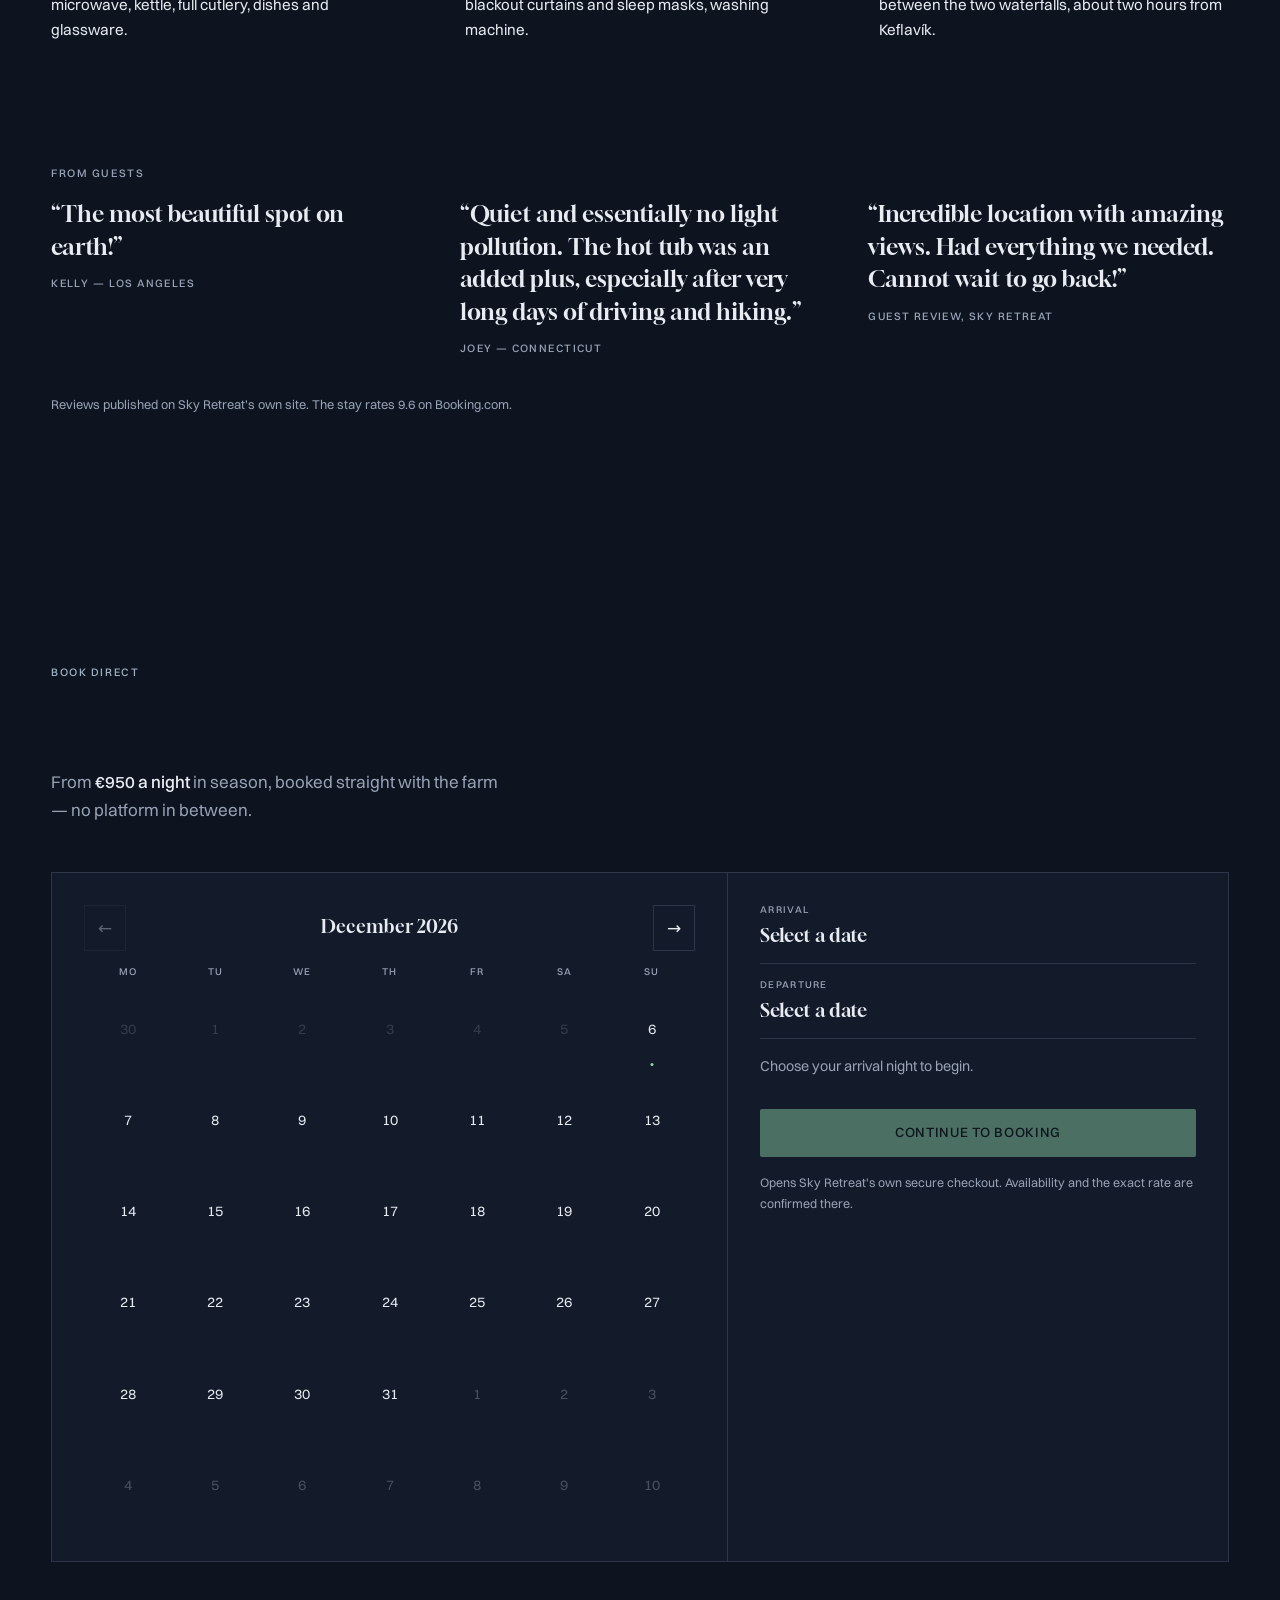
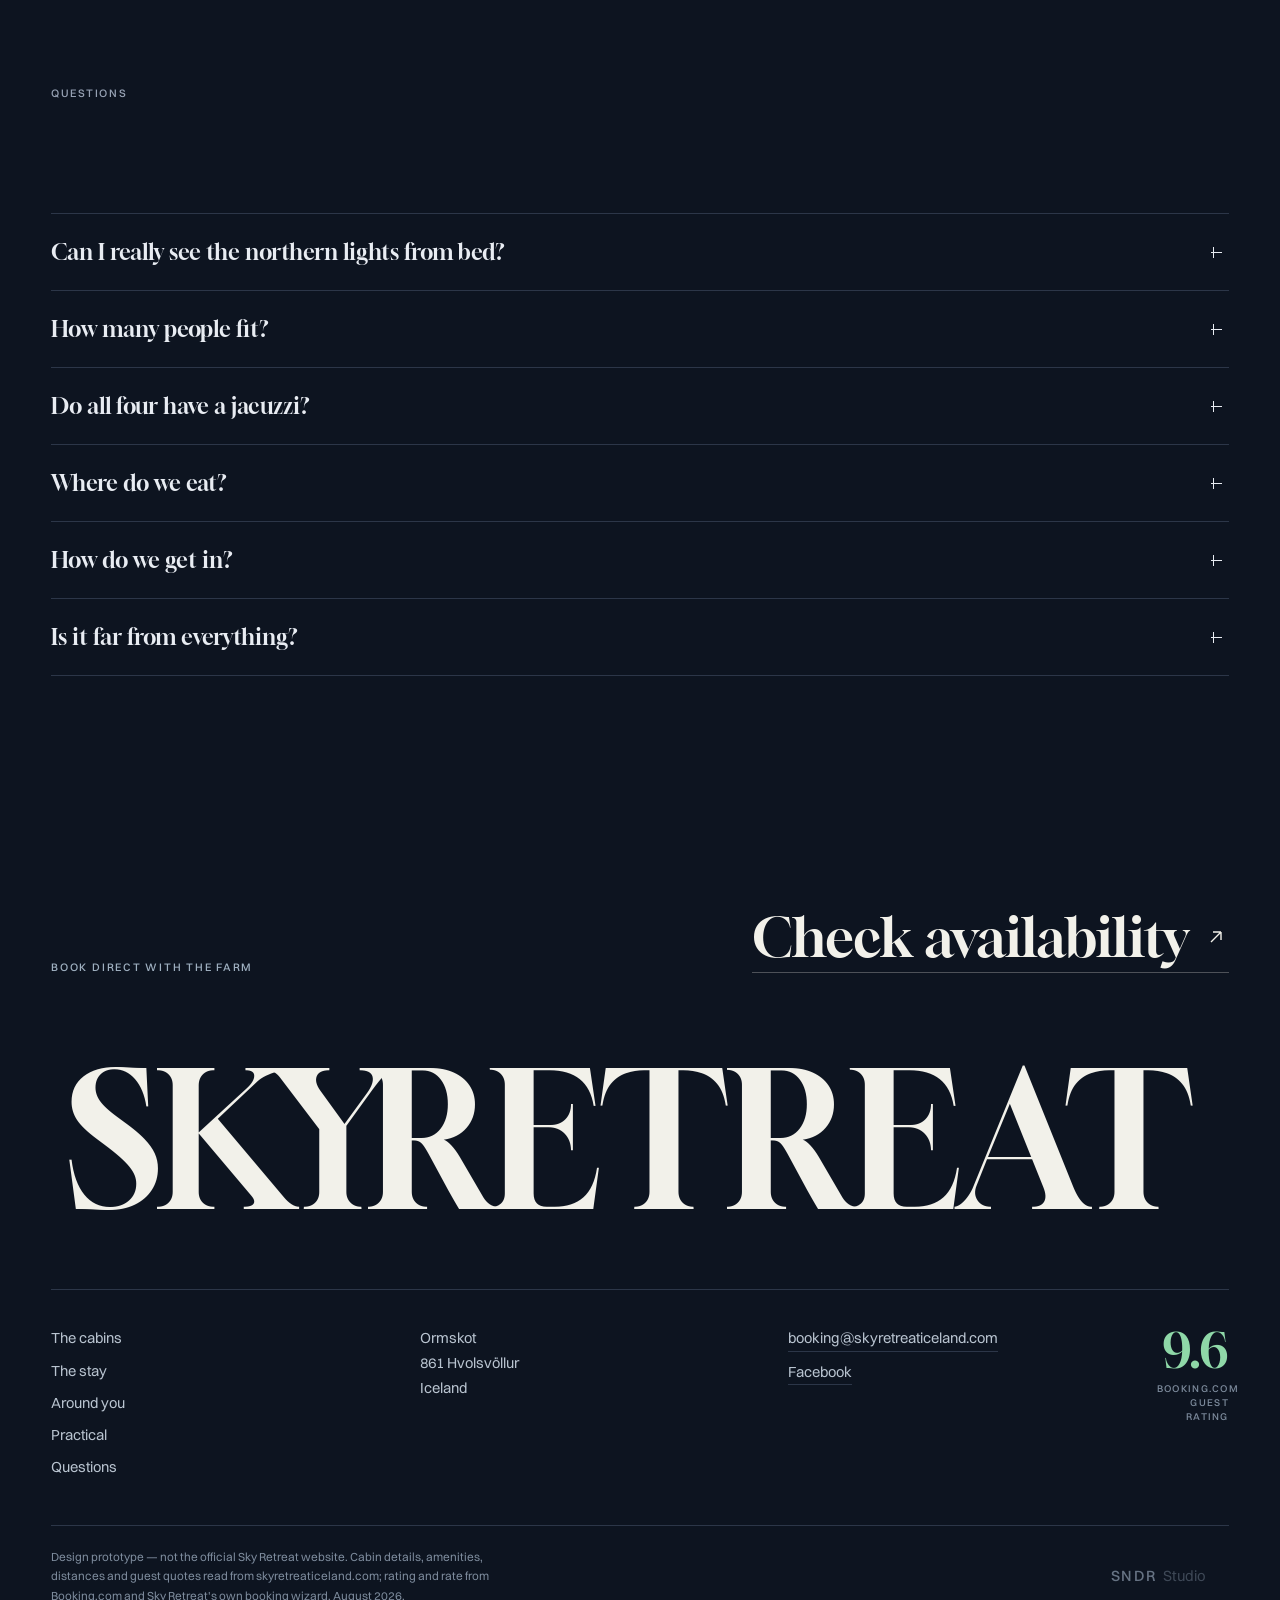
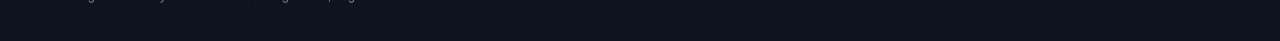
==== commit f8a1ad1a: "Deploy a2597ea (noindex preview)" ====
--- a/index.html
+++ b/index.html
@@ -13,7 +13,7 @@
 <link rel="icon" type="image/png" sizes="180x180" href="assets/img/favicon-180.png">
 <link rel="apple-touch-icon" href="assets/img/favicon-180.png">
 <link rel="icon" href="data:image/svg+xml,%3Csvg xmlns='http://www.w3.org/2000/svg' viewBox='0 0 32 32'%3E%3Crect width='32' height='32' fill='%230D1420'/%3E%3Cpath d='M6 22 L16 8 L26 22 Z' fill='none' stroke='%238FD8A8' stroke-width='2'/%3E%3C/svg%3E">
-<link rel="stylesheet" href="styles.css?v=4651d597">
+<link rel="stylesheet" href="styles.css?v=1f83a92b">
 </head>
 <body class="at-hero" data-ground="night">
 
@@ -312,7 +312,7 @@
   </div>
 </footer>
 
-<a class="mobilebar" href="#boka">Book direct</a>
+<div class="mobilebar_wrap"><a class="mobilebar" href="#boka">Book direct</a></div>
 
 <script src="assets/vendor/gsap.min.js"></script>
 <script src="assets/vendor/ScrollTrigger.min.js"></script>
--- a/styles.css
+++ b/styles.css
@@ -373,17 +373,21 @@
 .foot_credit { display: inline-flex; opacity: .8; transition: opacity .3s; }
 @media (hover: hover) and (pointer: fine) { .foot_credit:hover { opacity: 1; } }
 
+.mobilebar_wrap {
+  position: fixed; inset: auto 0 0 0; z-index: 55; display: none;
+  padding: .6rem .6rem calc(.6rem + env(safe-area-inset-bottom));
+  background-color: var(--g-bg);
+  transition: background-color .9s var(--ease), opacity .4s var(--ease), transform .4s var(--ease);
+}
 .mobilebar {
-  position: fixed; inset: auto .6rem calc(.6rem + env(safe-area-inset-bottom)) .6rem; z-index: 55;
-  display: none; text-align: center; background: var(--aurora); color: var(--on-aurora);
+  display: block; text-align: center; background: var(--aurora); color: var(--on-aurora);
   font: 500 .9rem/1 var(--sans); letter-spacing: .05em; text-transform: uppercase;
   padding: 1.05rem; border-radius: 3px;
-  transition: opacity .4s var(--ease), transform .4s var(--ease);
 }
 /* The hero carries its own "Book direct". While it is on screen the sticky bar is a
    SECOND identical green CTA 71px below the first — measured on device. `at-hero` is
    already on <body> in the markup; nothing was ever toggling it. */
-body.at-hero .mobilebar, body.at-book .mobilebar { opacity: 0; transform: translateY(140%); pointer-events: none; visibility: hidden; }
+body.at-hero .mobilebar_wrap, body.at-book .mobilebar_wrap { opacity: 0; transform: translateY(140%); pointer-events: none; visibility: hidden; }
 
 /* ---------- Motion's scroll word reveal (21st.dev 24525) ---------- */
 .sw { opacity: .55; }   /* unlit floor clears 4.5:1 on both grounds; scrubbed, so NO transition */
@@ -405,7 +409,7 @@
 @media (max-width: 860px) {
   :root { --nav-h: 5rem; }
   .nav_book { display: none; }
-  .mobilebar { display: block; }
+  .mobilebar_wrap { display: block; }
   .menu { grid-template-columns: 1fr; }
   .menu_visual { display: none; }
   .hero_wm { top: 15%; flex-direction: column; align-items: center; justify-content: flex-start; gap: 0; text-align: center; padding-right: var(--pad); }
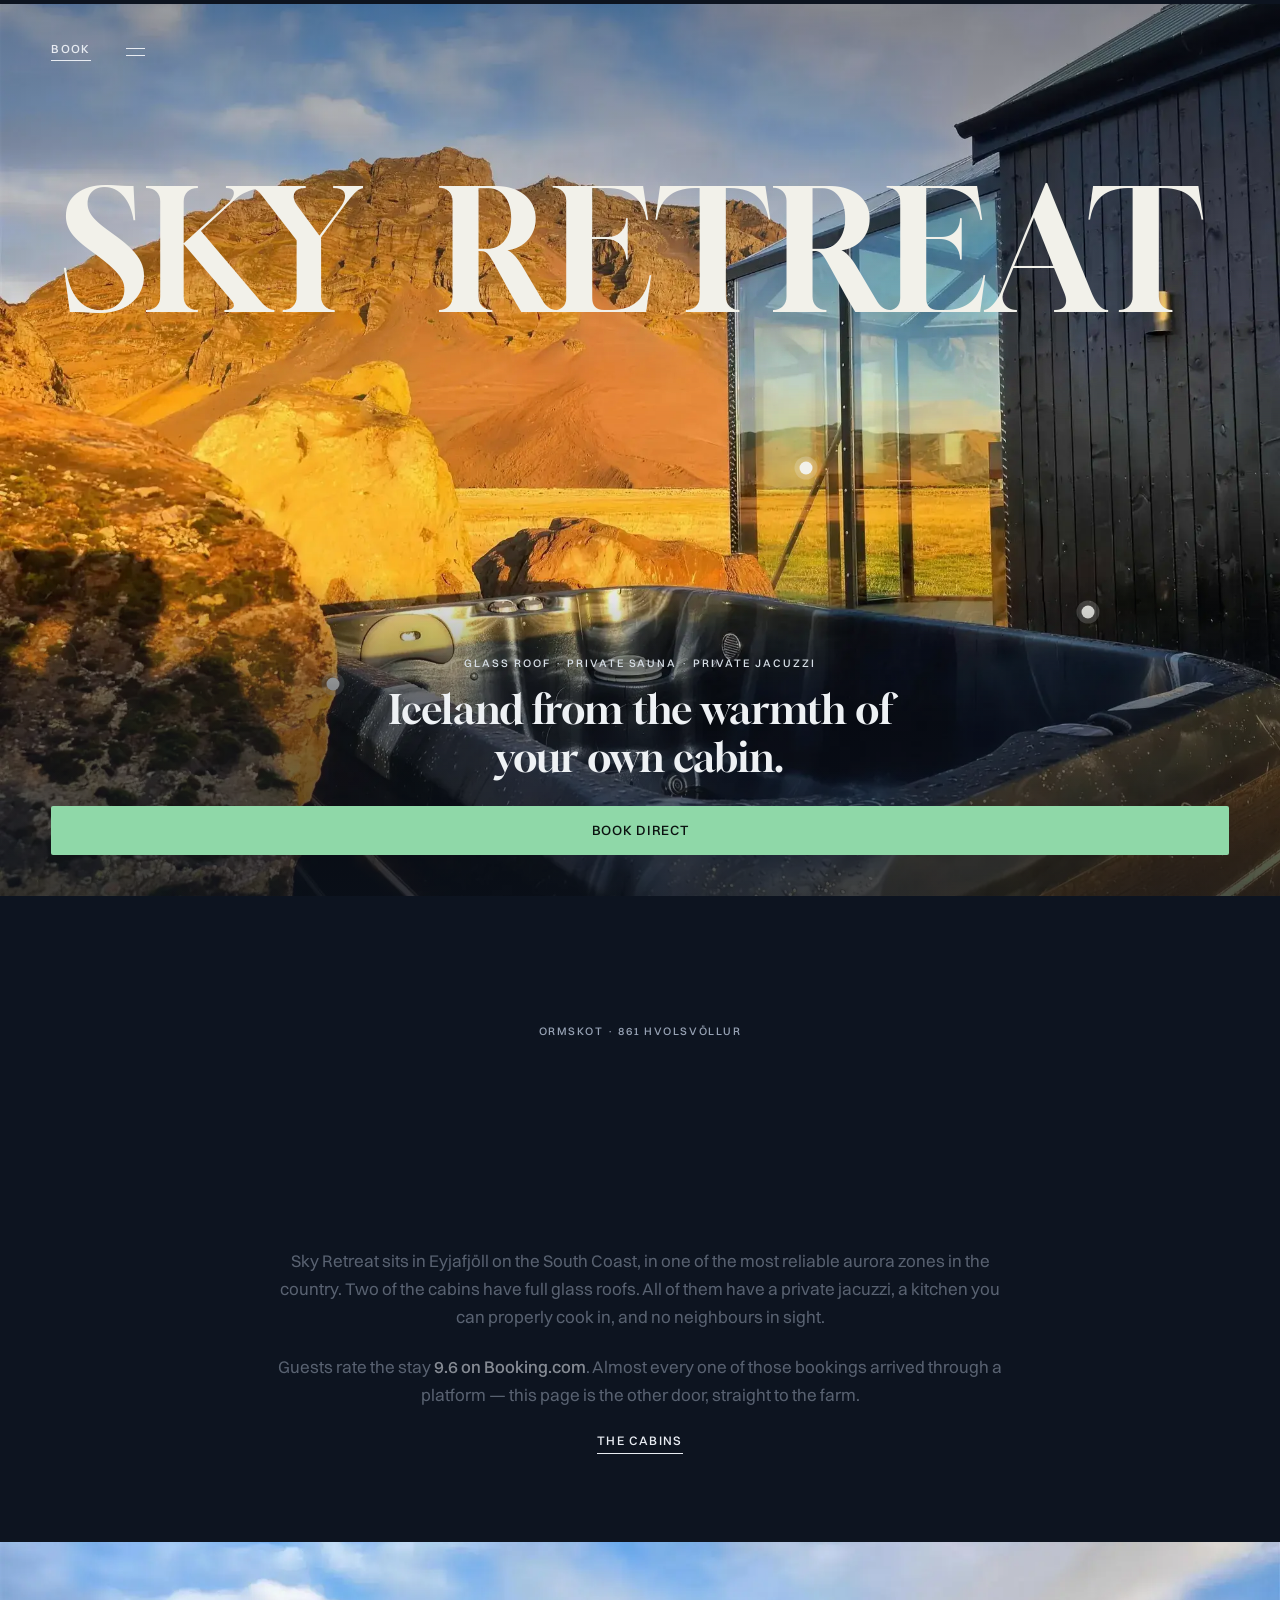
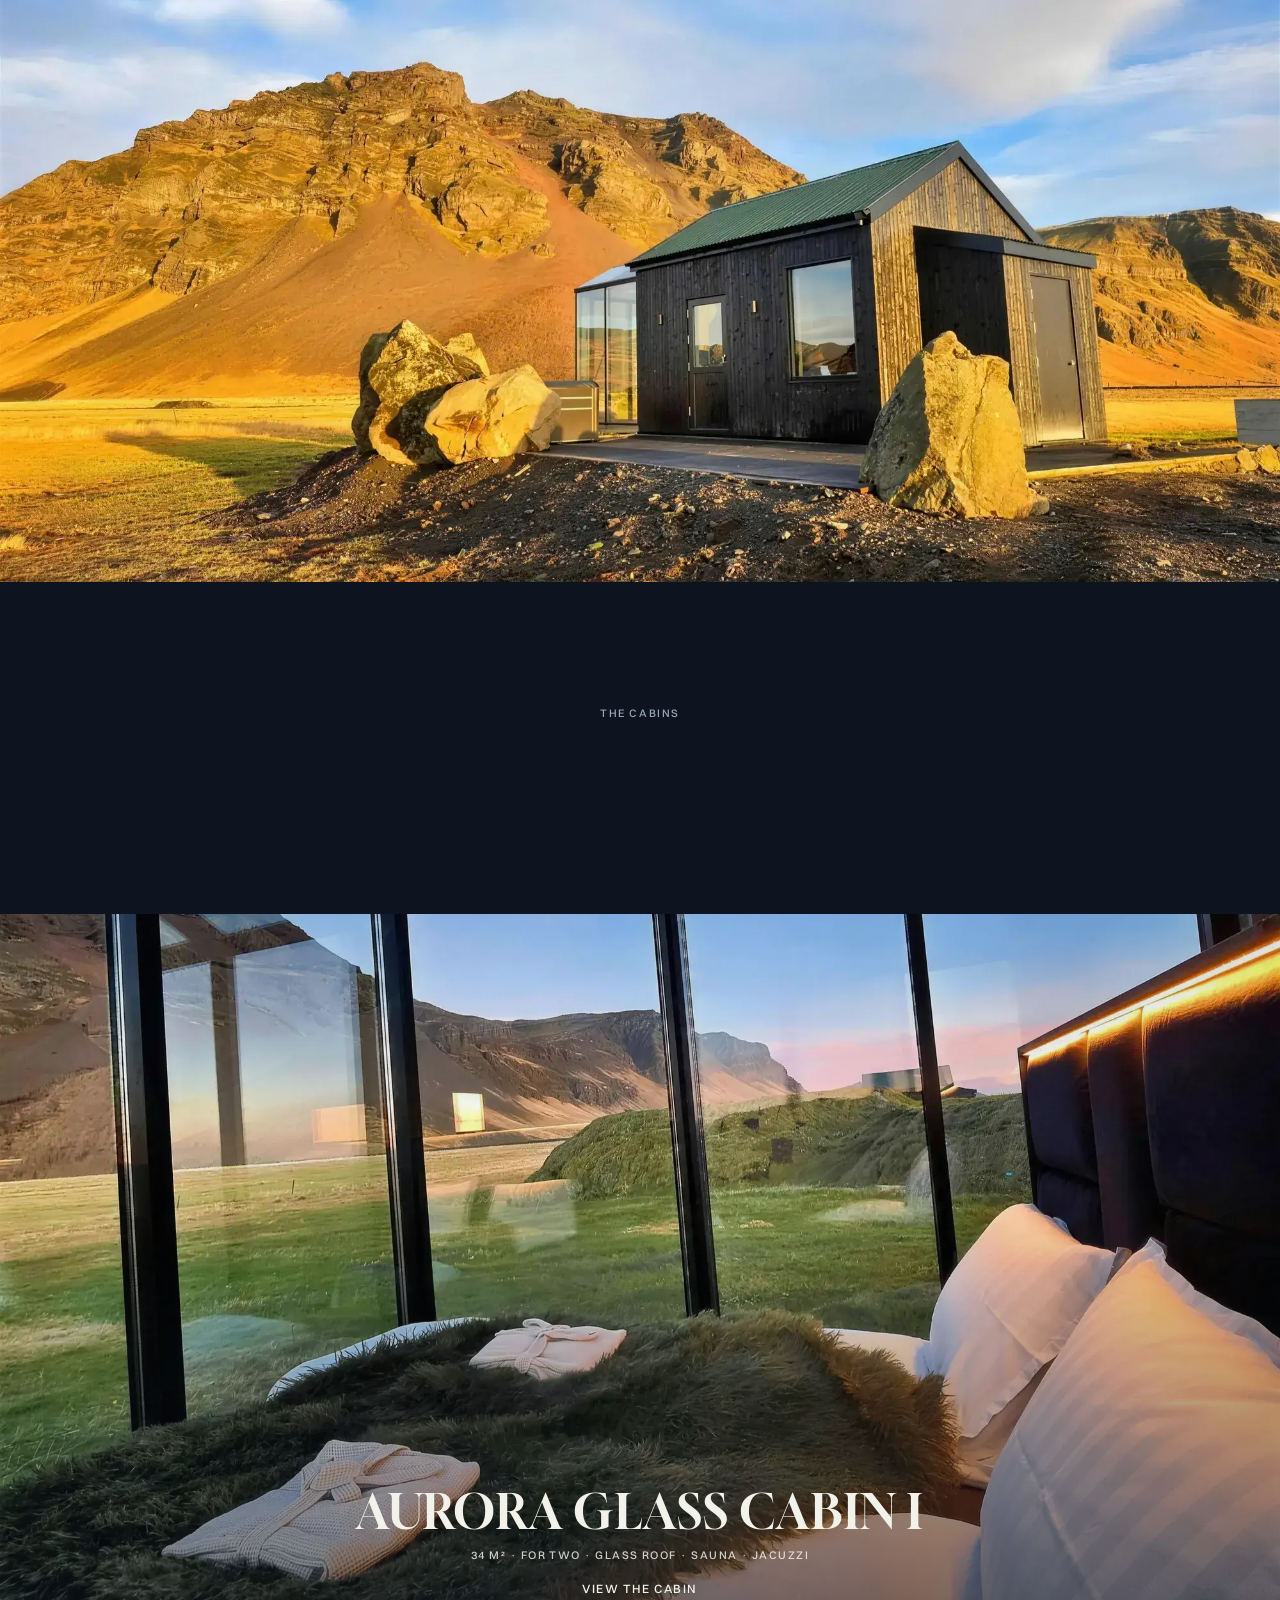
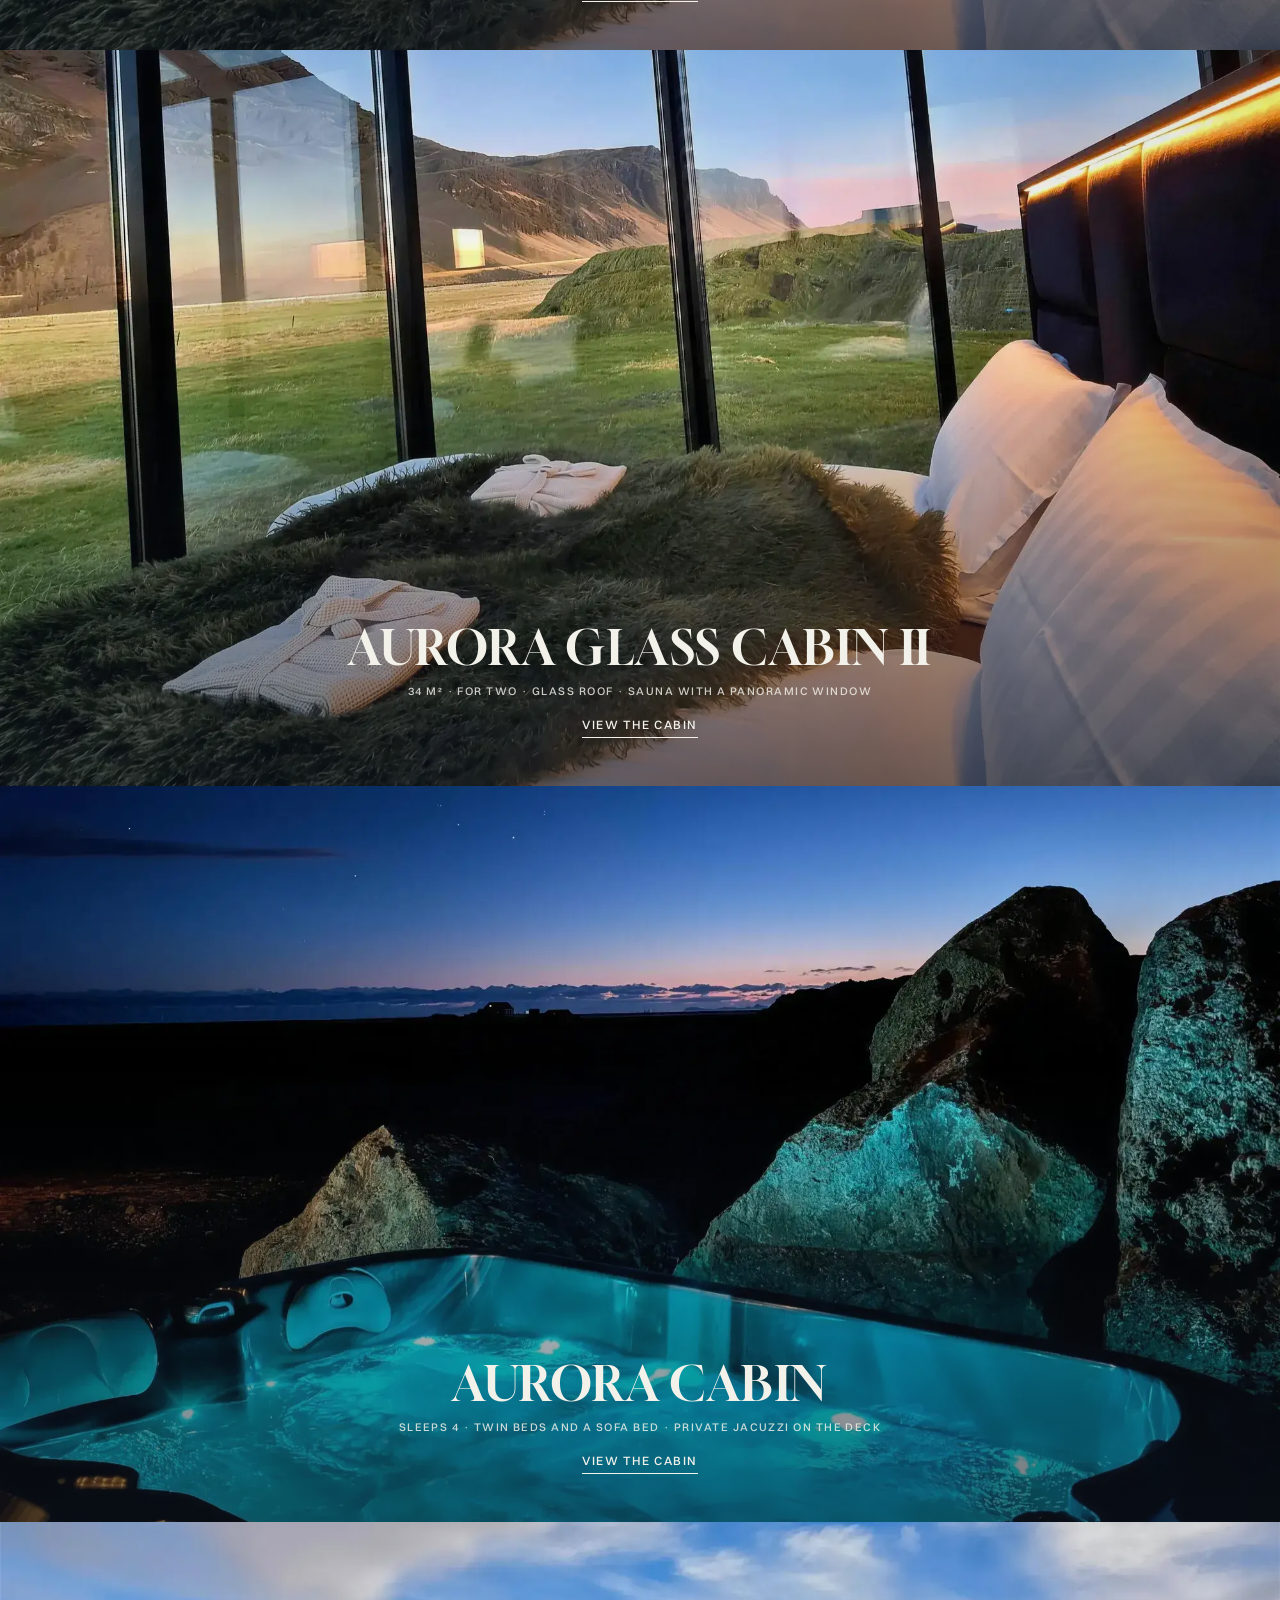
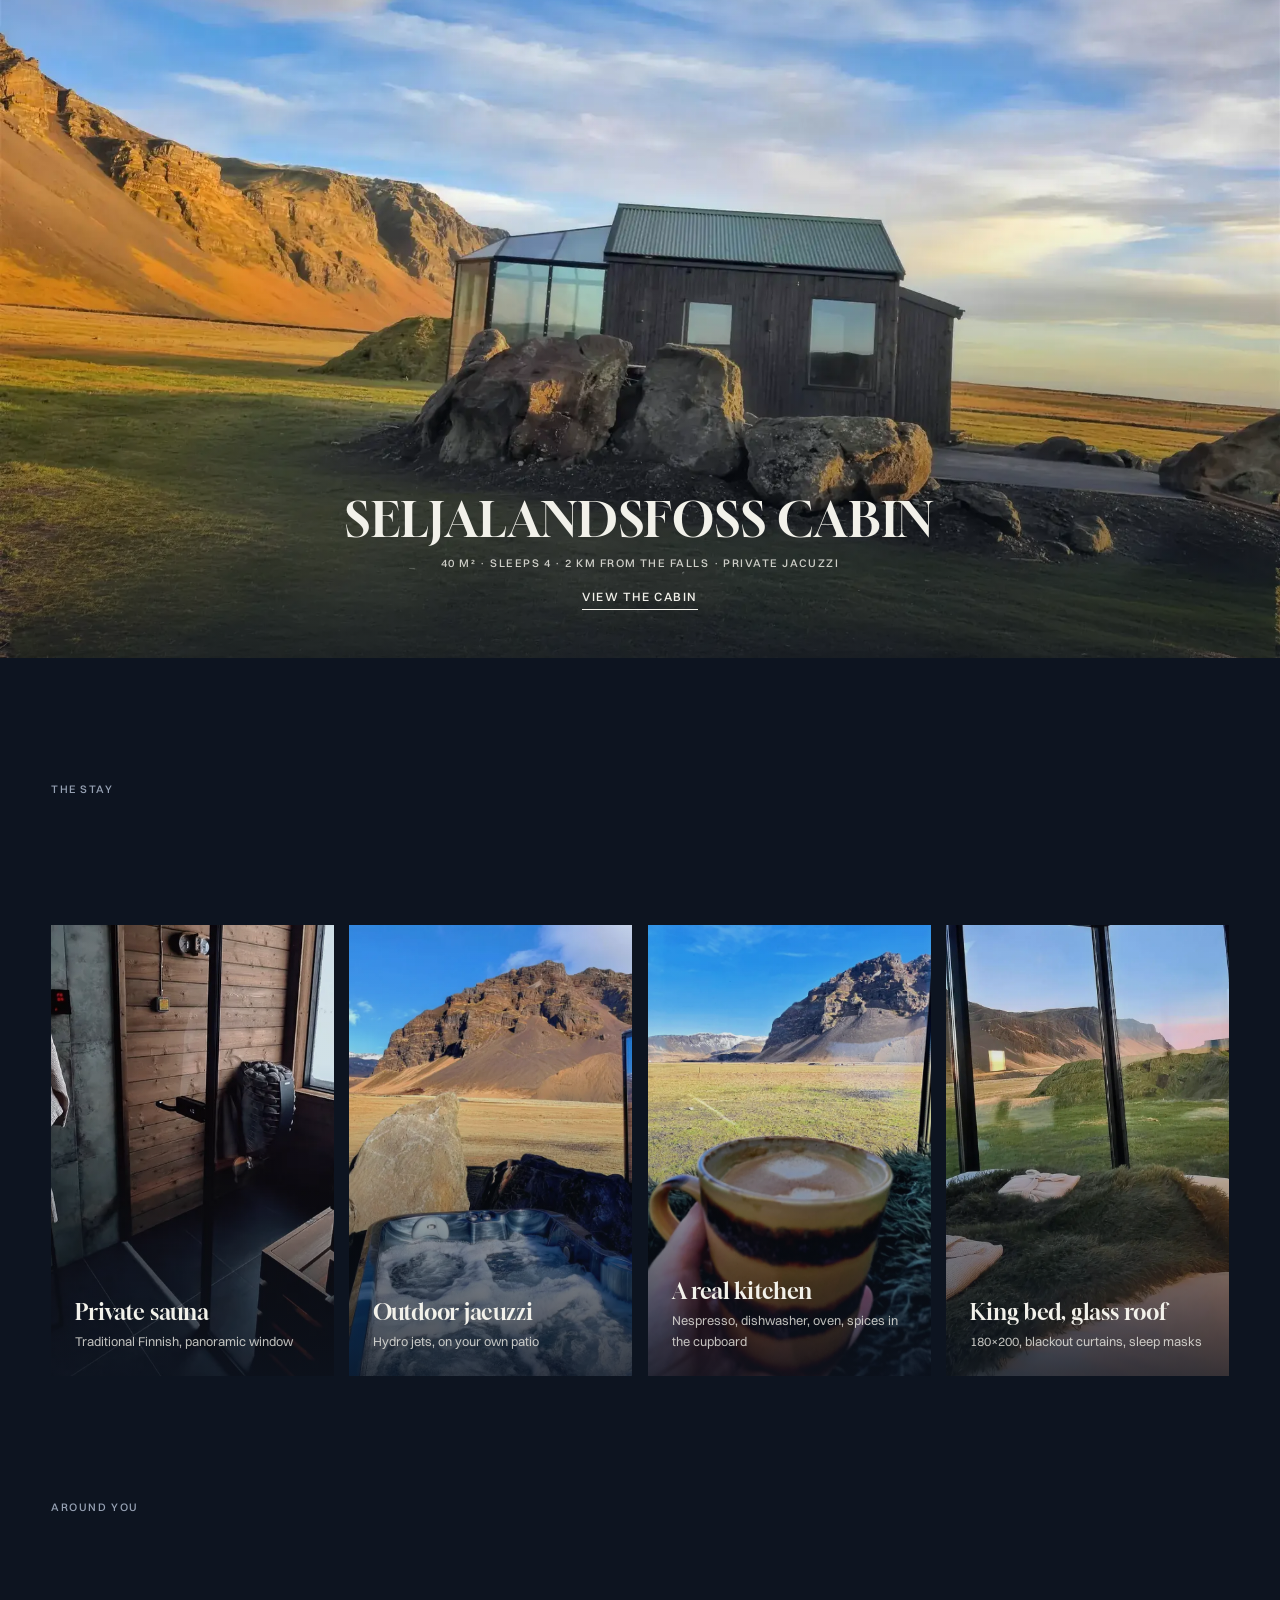
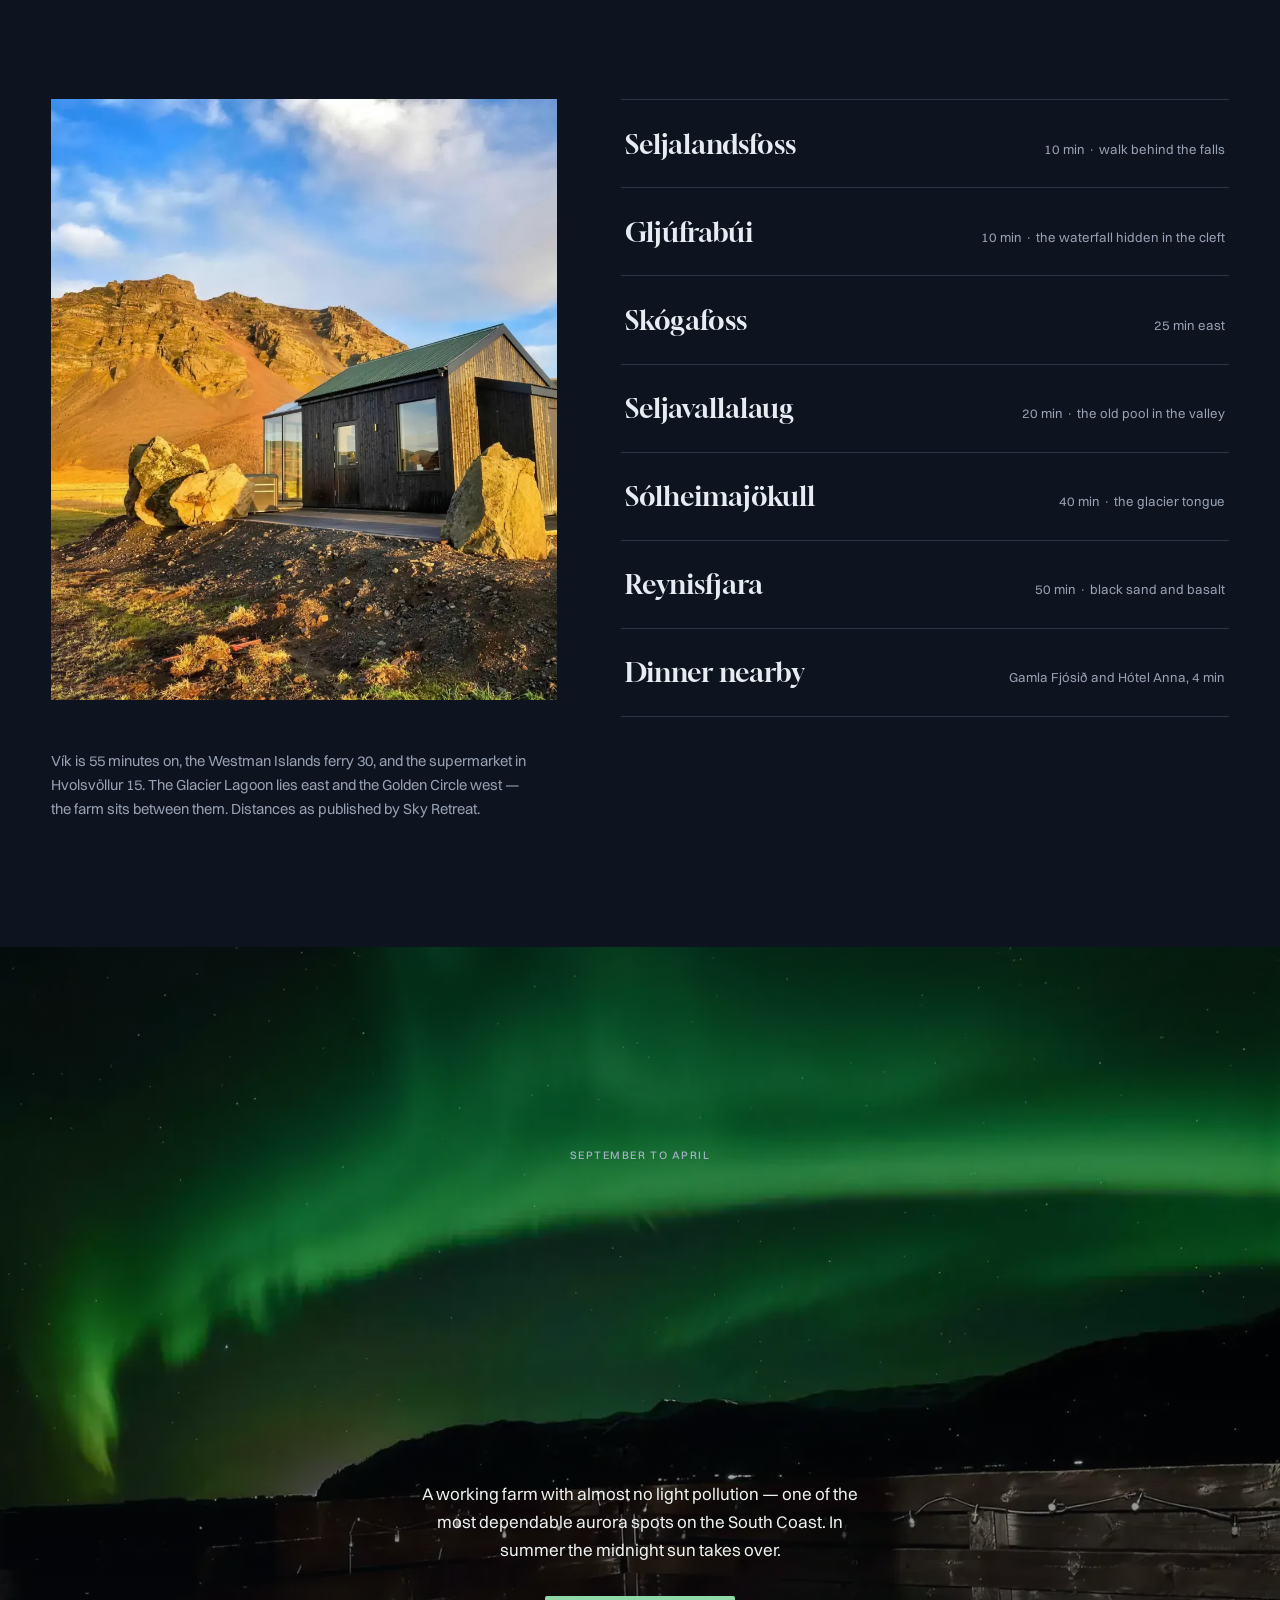
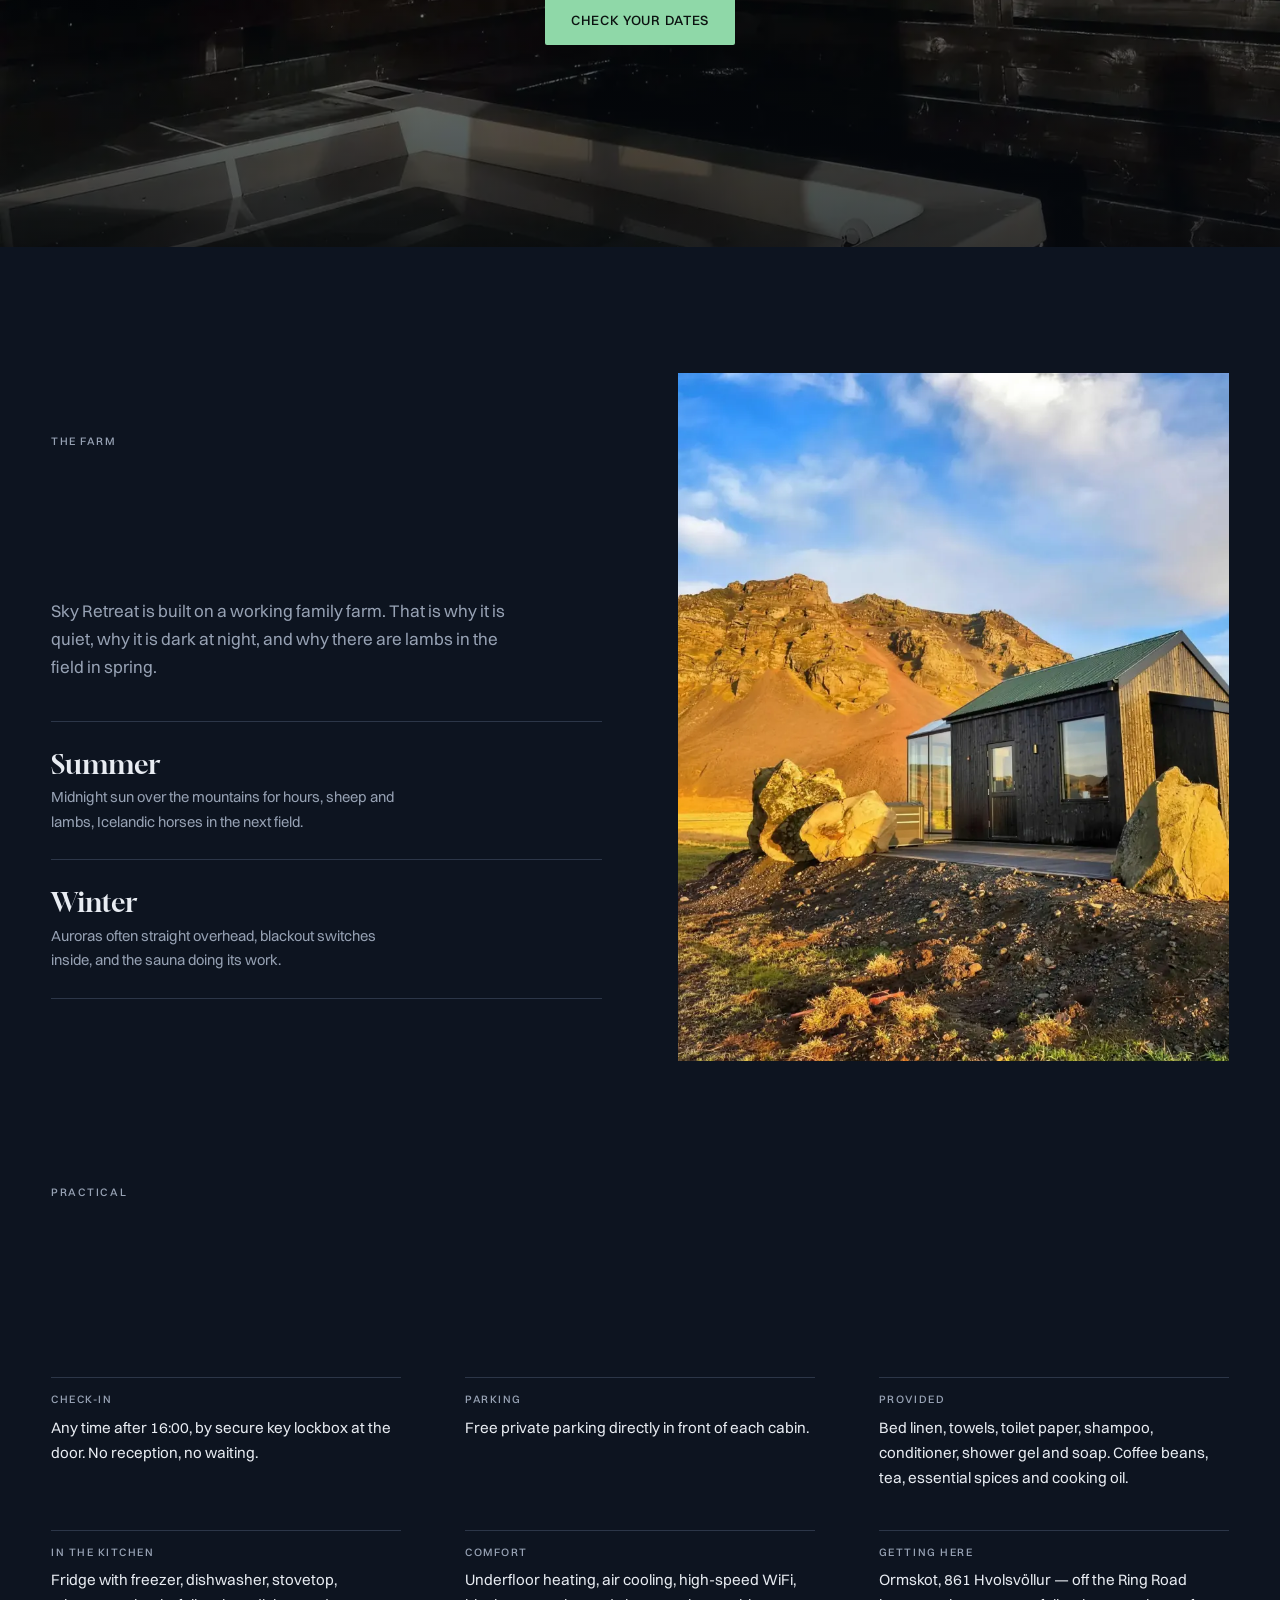
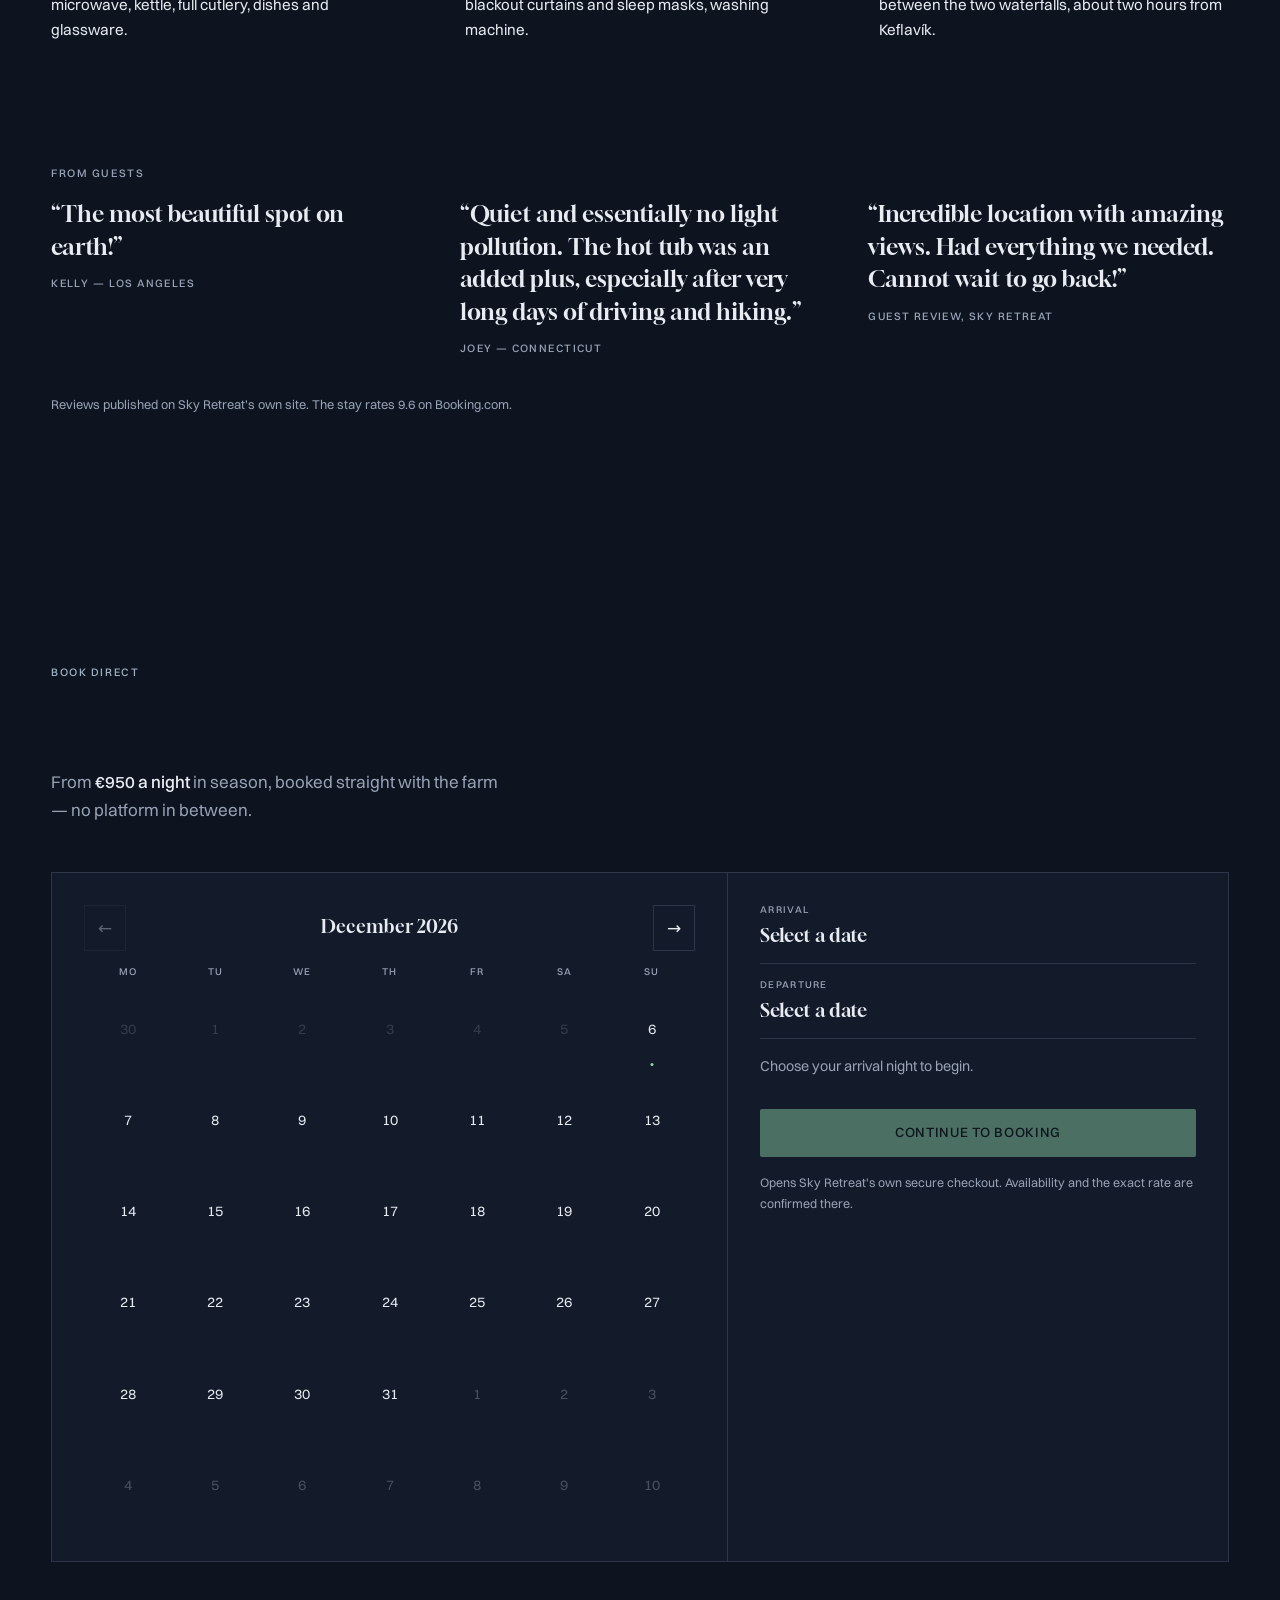
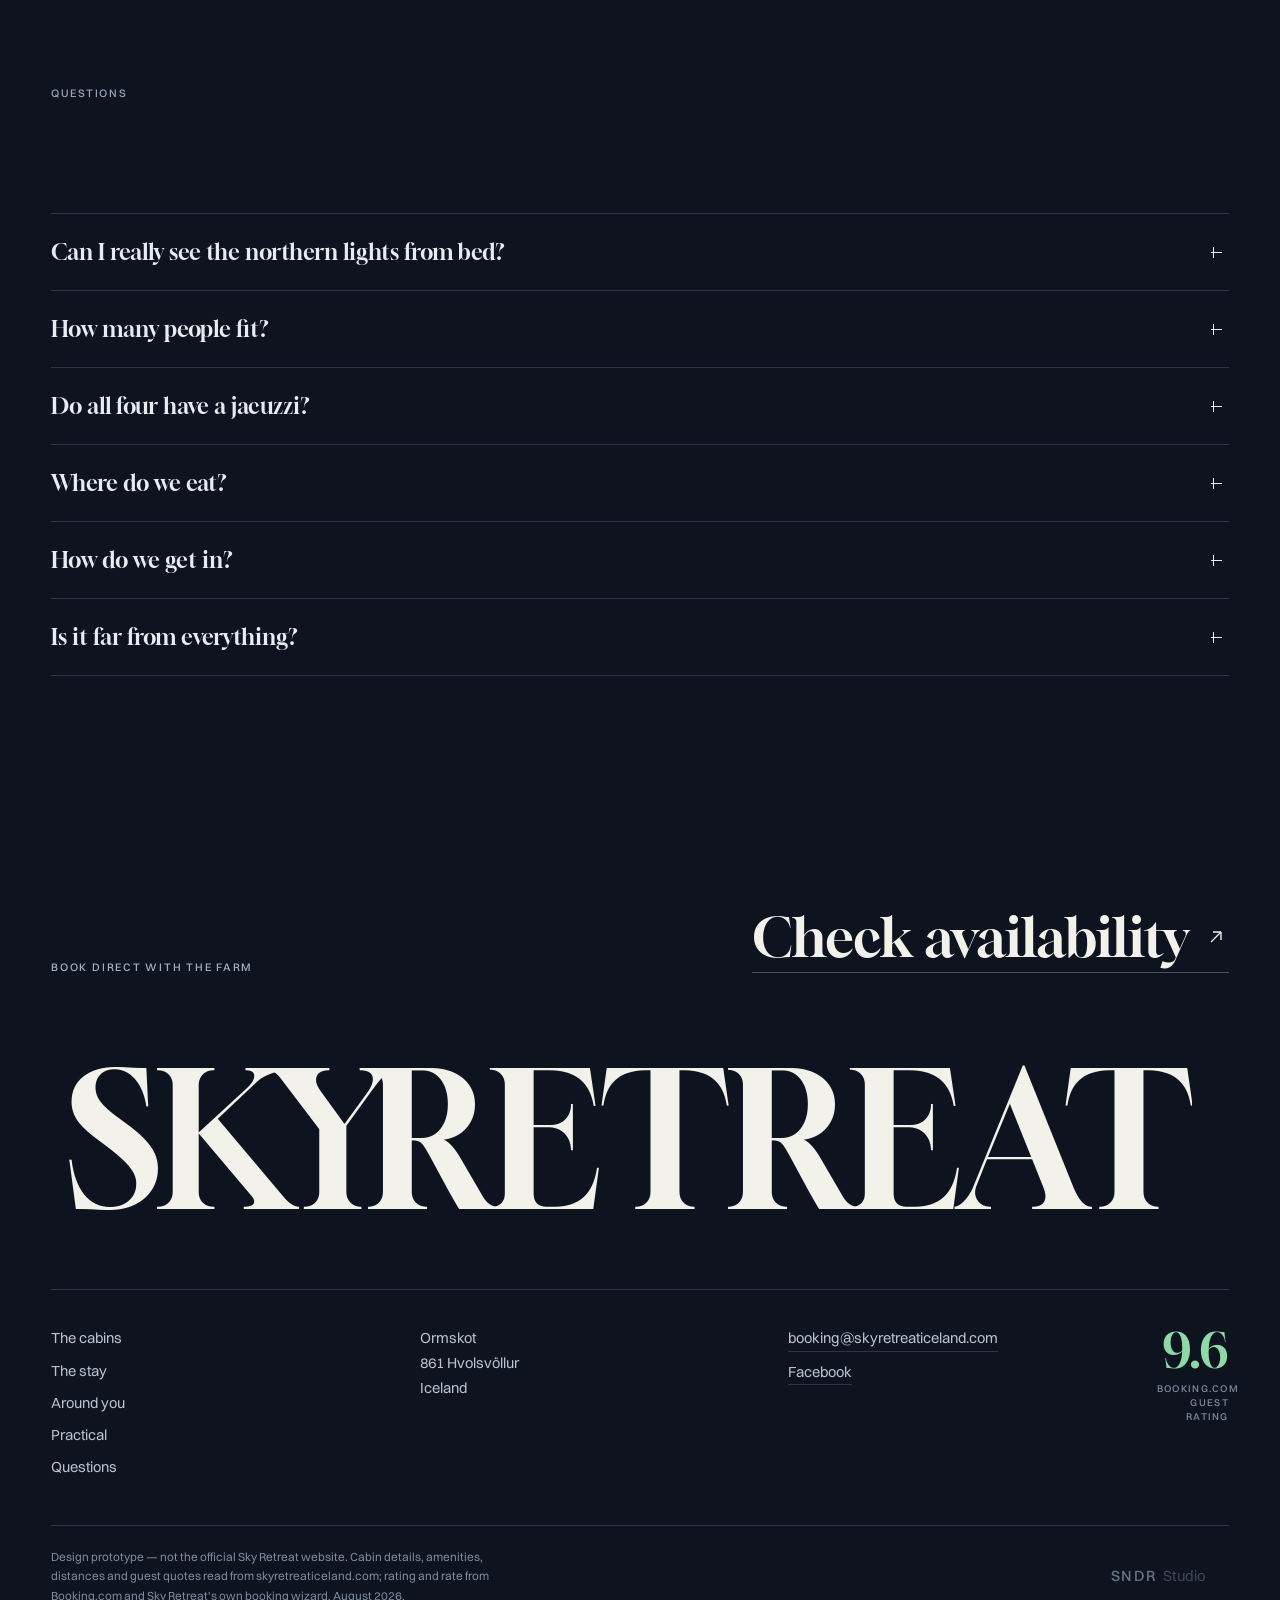
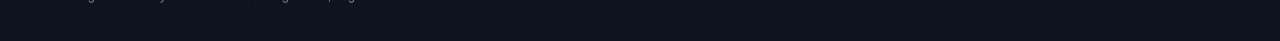
==== commit ef3a96d0: "Deploy c700c4b (noindex preview)" ====
--- a/index.html
+++ b/index.html
@@ -13,7 +13,7 @@
 <link rel="icon" type="image/png" sizes="180x180" href="assets/img/favicon-180.png">
 <link rel="apple-touch-icon" href="assets/img/favicon-180.png">
 <link rel="icon" href="data:image/svg+xml,%3Csvg xmlns='http://www.w3.org/2000/svg' viewBox='0 0 32 32'%3E%3Crect width='32' height='32' fill='%230D1420'/%3E%3Cpath d='M6 22 L16 8 L26 22 Z' fill='none' stroke='%238FD8A8' stroke-width='2'/%3E%3C/svg%3E">
-<link rel="stylesheet" href="styles.css?v=1f83a92b">
+<link rel="stylesheet" href="styles.css?v=c43caafa">
 </head>
 <body class="at-hero" data-ground="night">
 
@@ -317,6 +317,6 @@
 <script src="assets/vendor/gsap.min.js"></script>
 <script src="assets/vendor/ScrollTrigger.min.js"></script>
 <script src="assets/vendor/lenis.min.js"></script>
-<script src="app.js?v=fd13d8c1"></script>
+<script src="app.js?v=dda68ab4"></script>
 </body>
 </html>
--- a/styles.css
+++ b/styles.css
@@ -45,7 +45,7 @@
   font: 400 1.0625rem/1.65 var(--sans);
   -webkit-font-smoothing: antialiased;
   -webkit-tap-highlight-color: transparent;
-  transition: background-color .9s var(--ease), color .3s var(--ease);
+  transition: background-color .3s var(--ease), color .12s linear;
 }
 body[data-ground="day"] { background-color: var(--day); }
 body.no-scroll { overflow: hidden; }
@@ -53,7 +53,7 @@
 a { color: inherit; text-decoration: none; }
 button { font: inherit; color: inherit; background: none; border: 0; cursor: pointer; }
 .wrap { width: min(100% - 2 * var(--pad), 82rem); margin-inline: auto; }
-.tintplate { position: fixed; inset: 0 0 auto 0; height: 4px; z-index: 60; pointer-events: none; background-color: var(--g-bg); transition: background-color .9s var(--ease); }
+.tintplate { position: fixed; inset: 0 0 auto 0; height: 4px; z-index: 60; pointer-events: none; background-color: var(--g-bg); transition: background-color .3s var(--ease); }
 .tintplate--foot { inset: auto 0 0 0; }
 
 .eyebrow { font: 500 .6875rem/1 var(--sans); letter-spacing: .14em; text-transform: uppercase; color: var(--g-soft); margin-bottom: 1.1rem; }
@@ -377,7 +377,7 @@
   position: fixed; inset: auto 0 0 0; z-index: 55; display: none;
   padding: .6rem .6rem calc(.6rem + env(safe-area-inset-bottom));
   background-color: var(--g-bg);
-  transition: background-color .9s var(--ease), opacity .4s var(--ease), transform .4s var(--ease);
+  transition: background-color .3s var(--ease), opacity .4s var(--ease), transform .4s var(--ease);
 }
 .mobilebar {
   display: block; text-align: center; background: var(--aurora); color: var(--on-aurora);
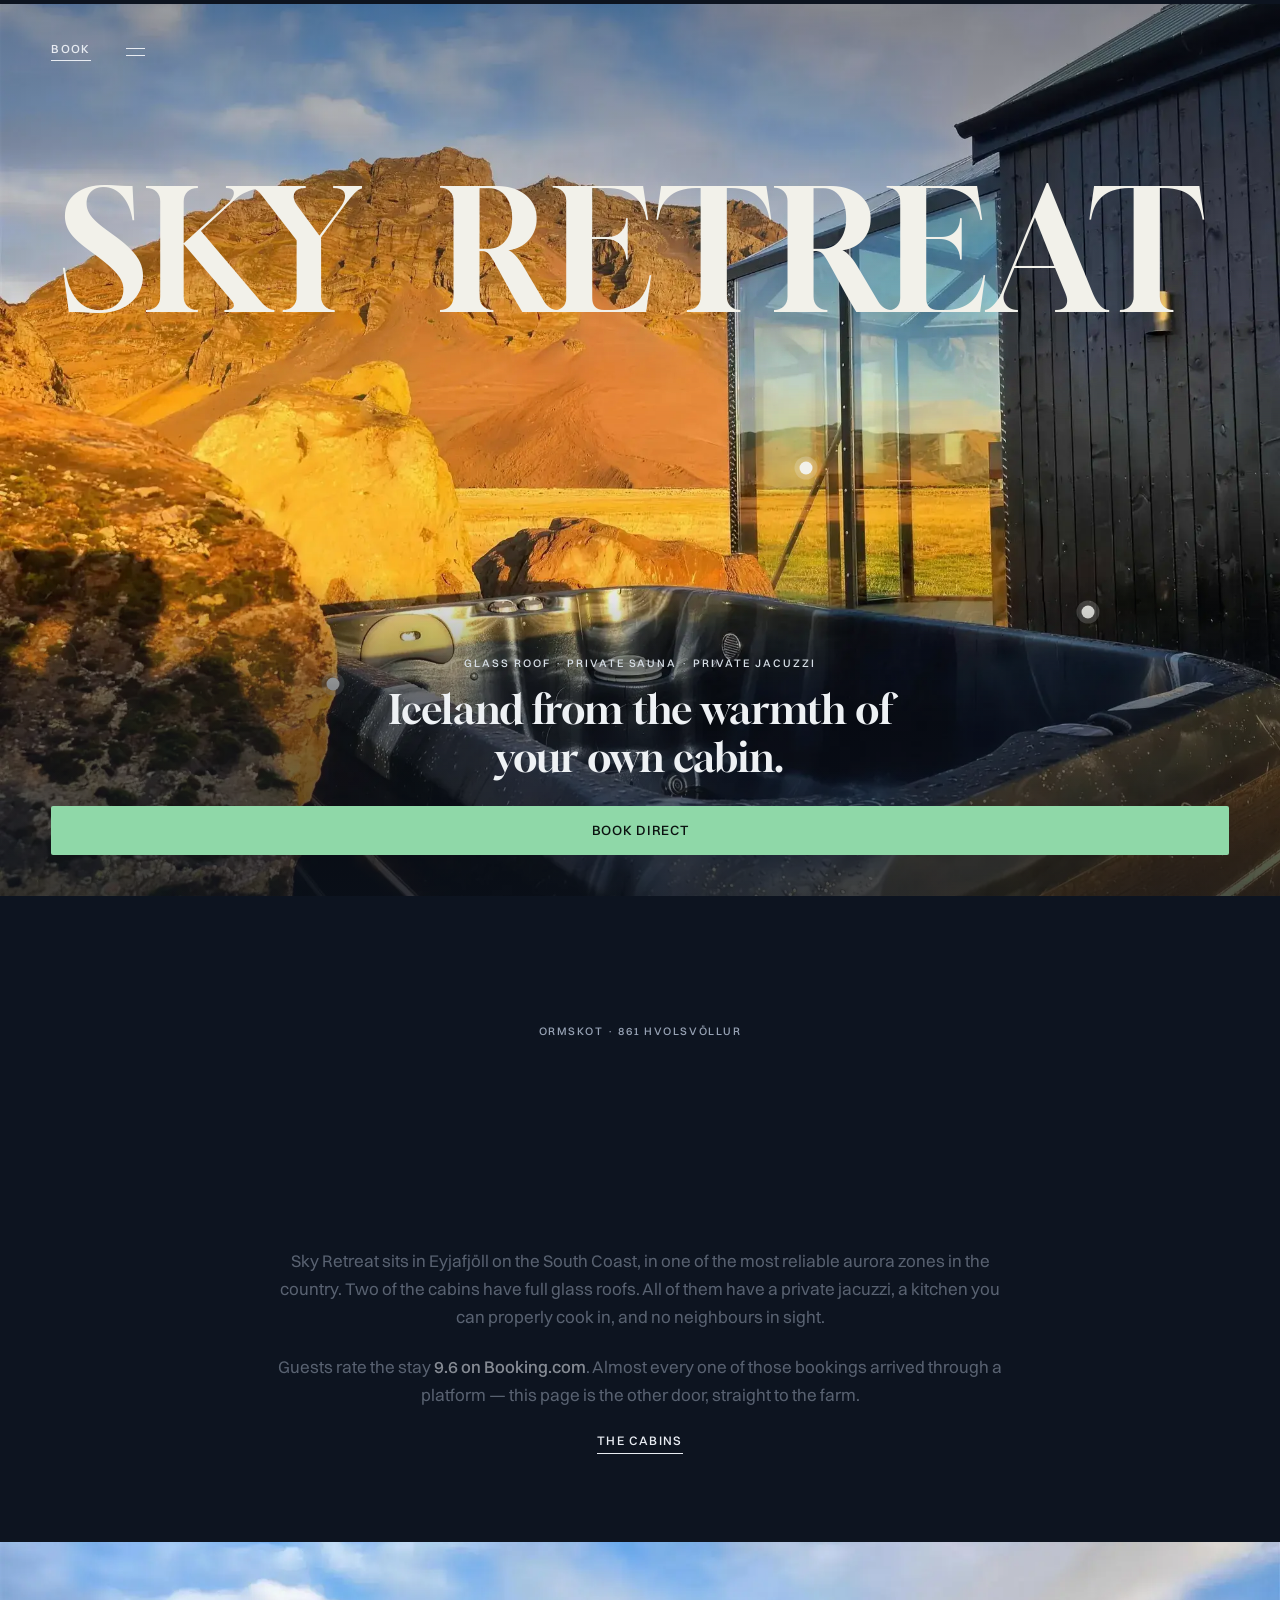
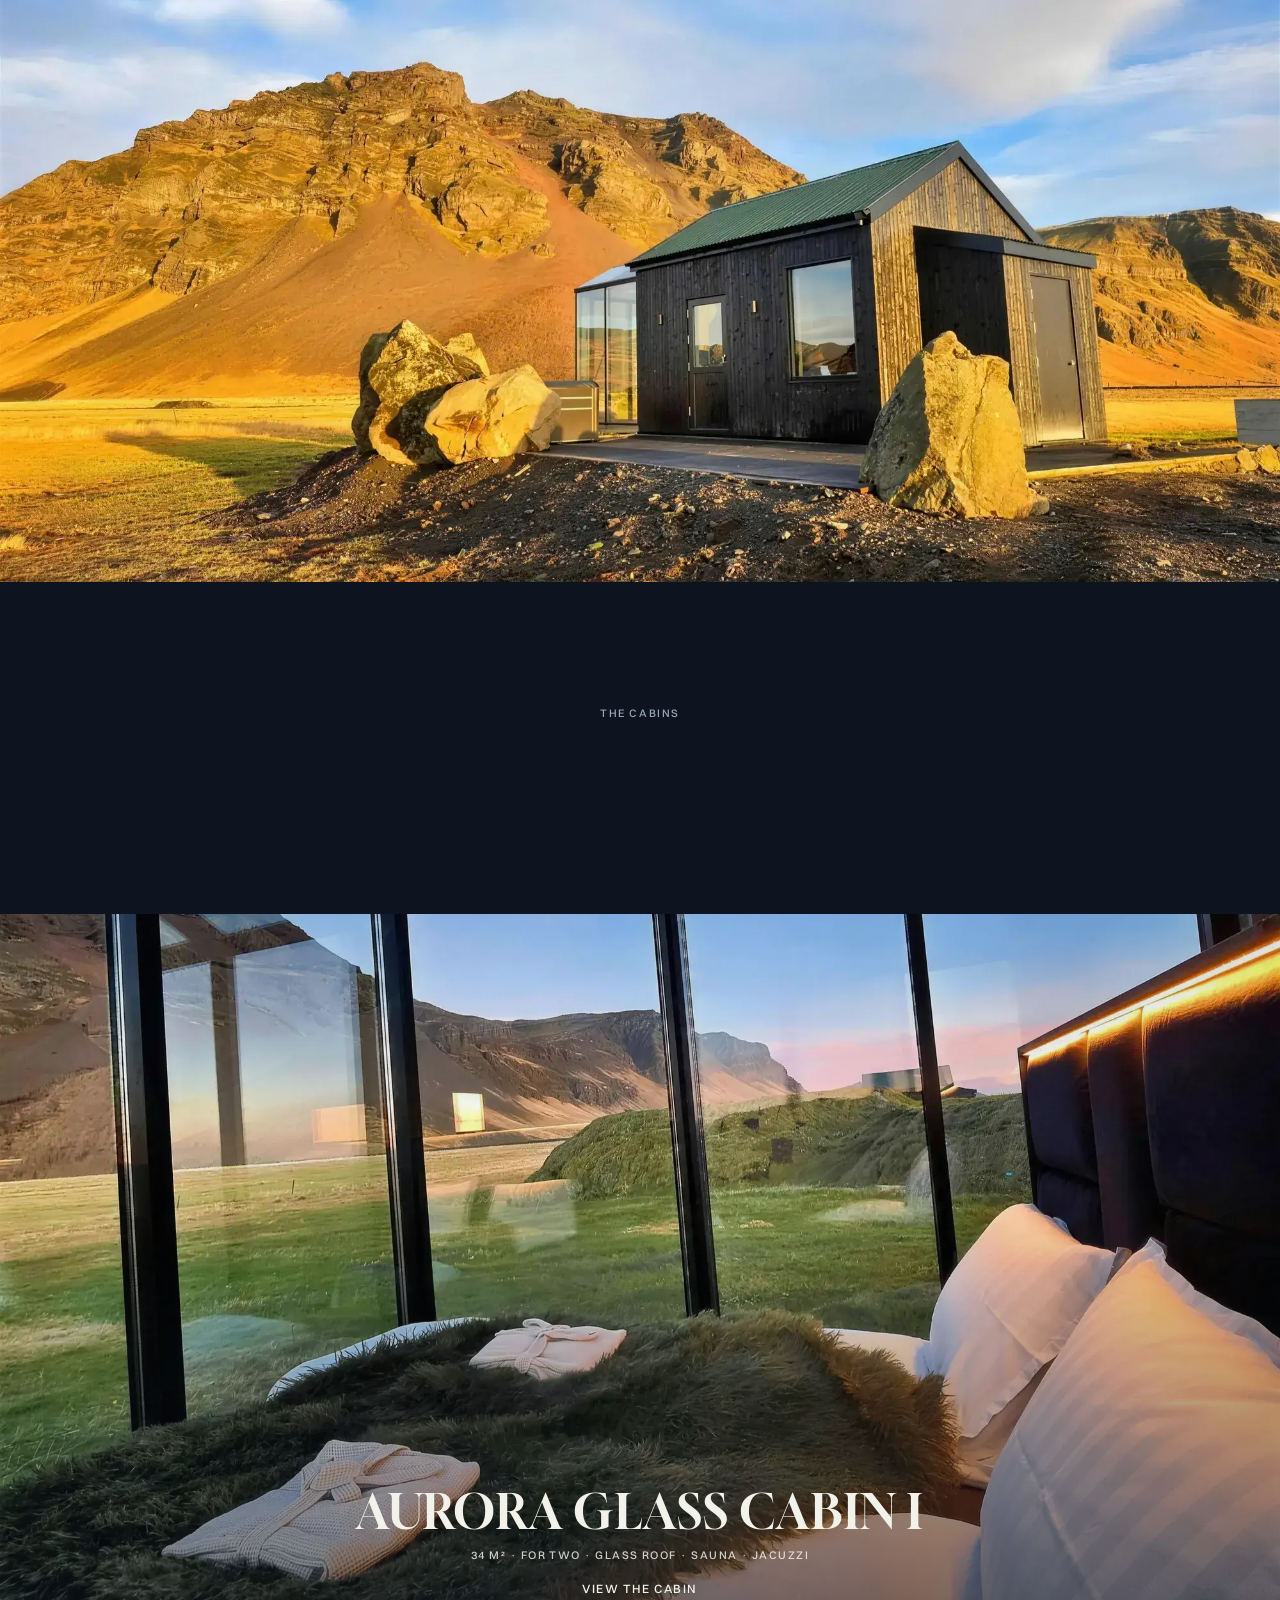
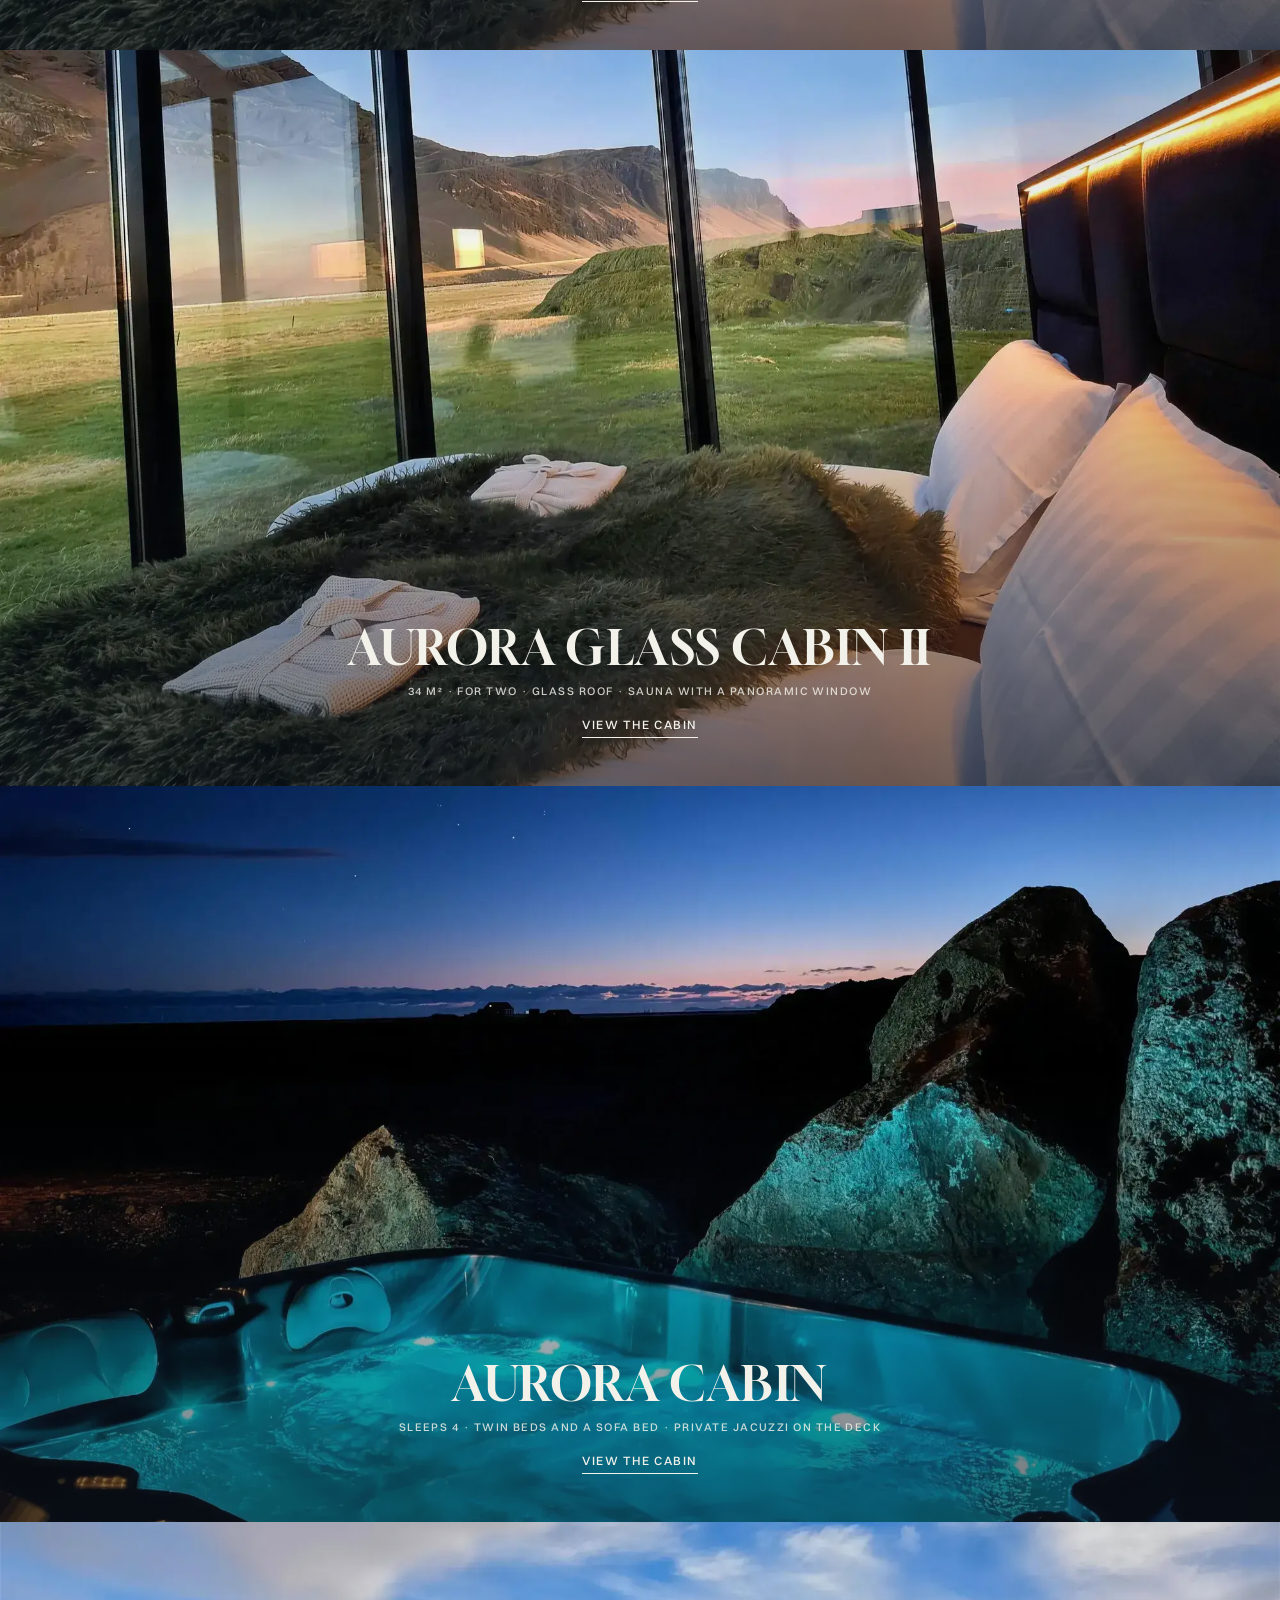
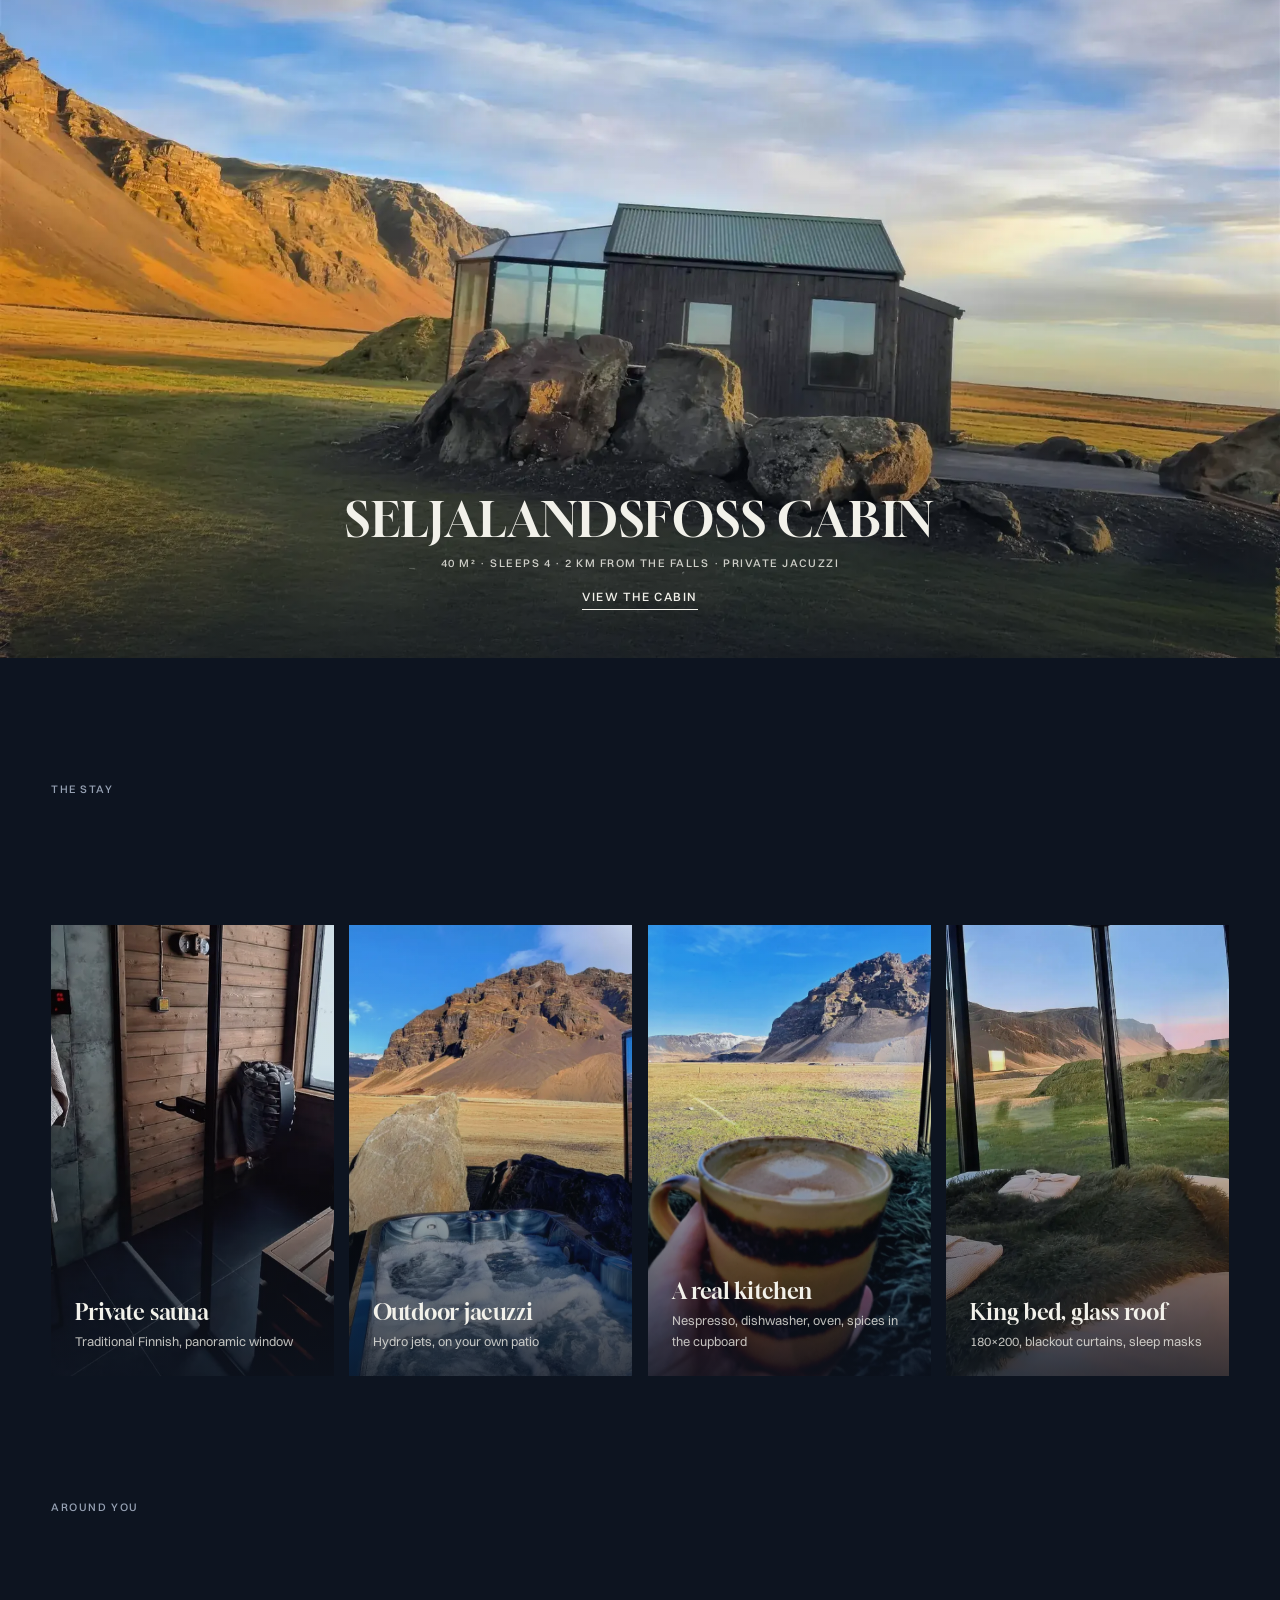
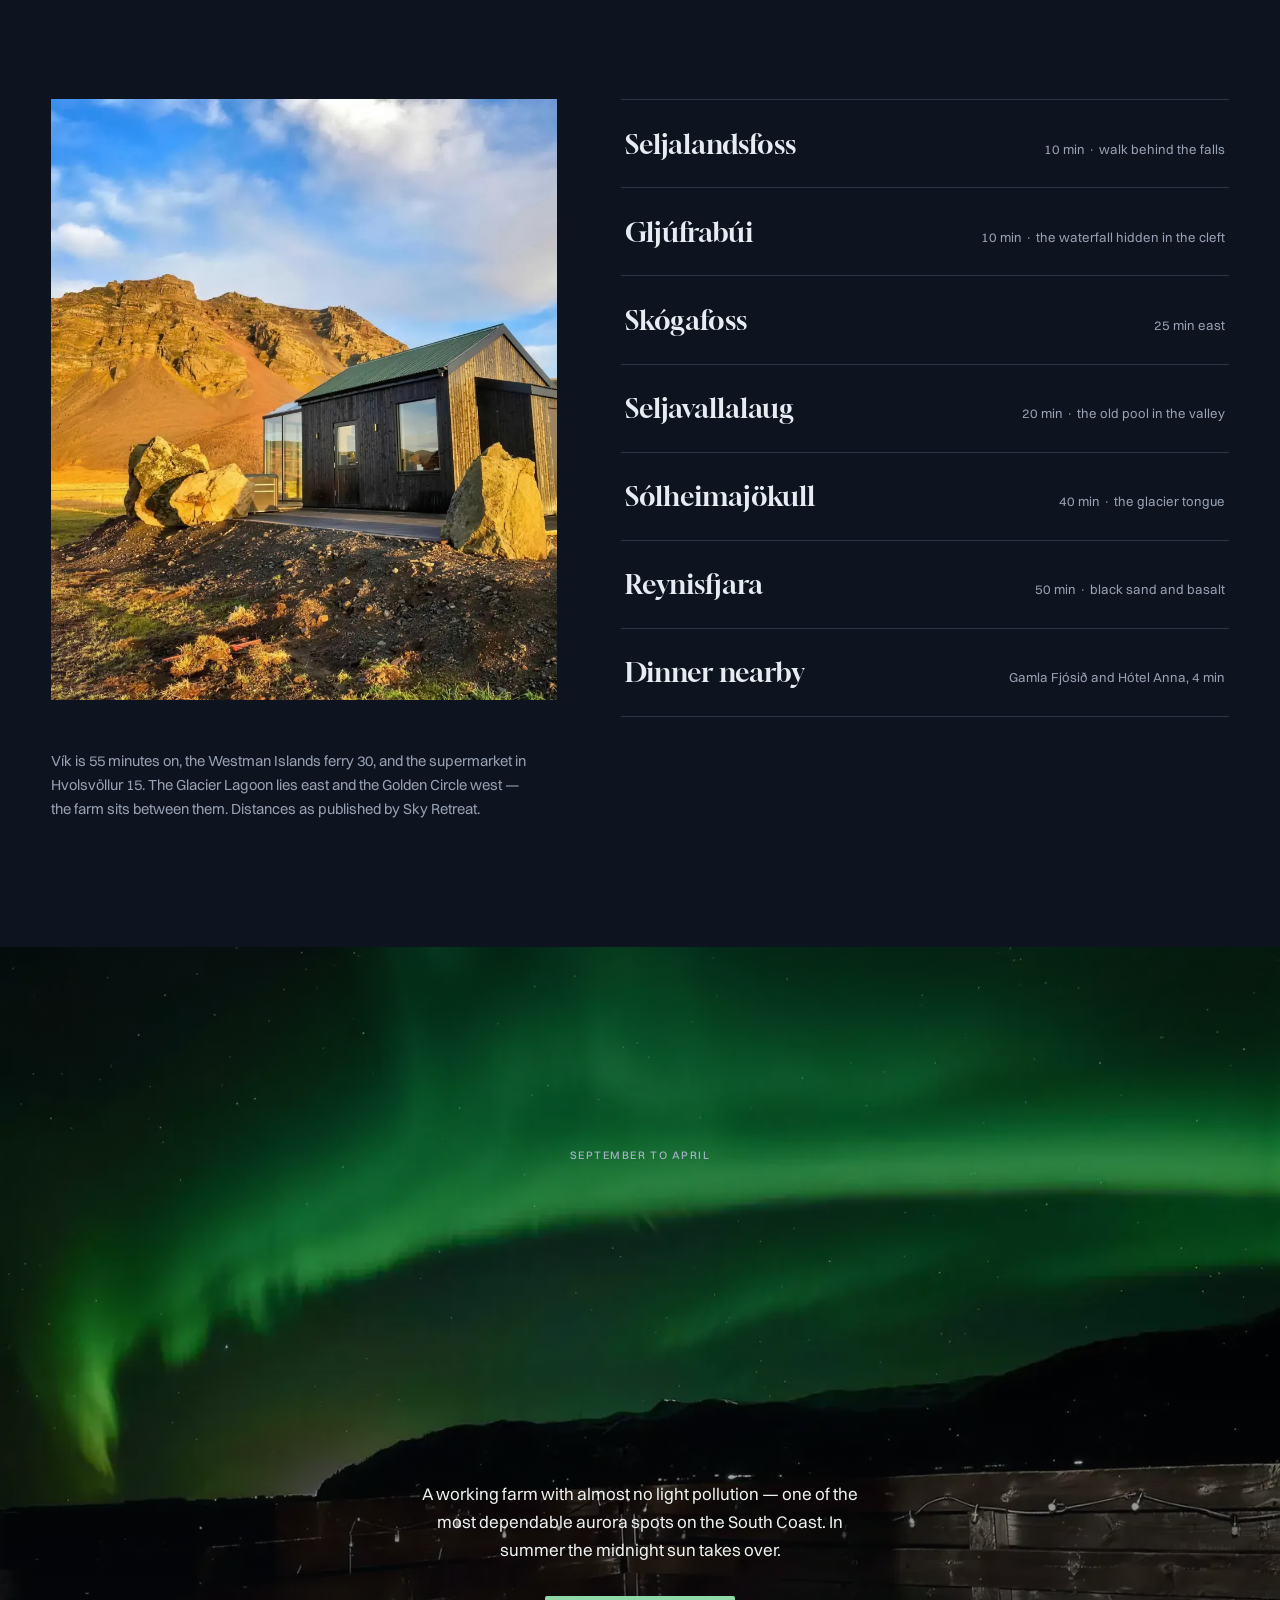
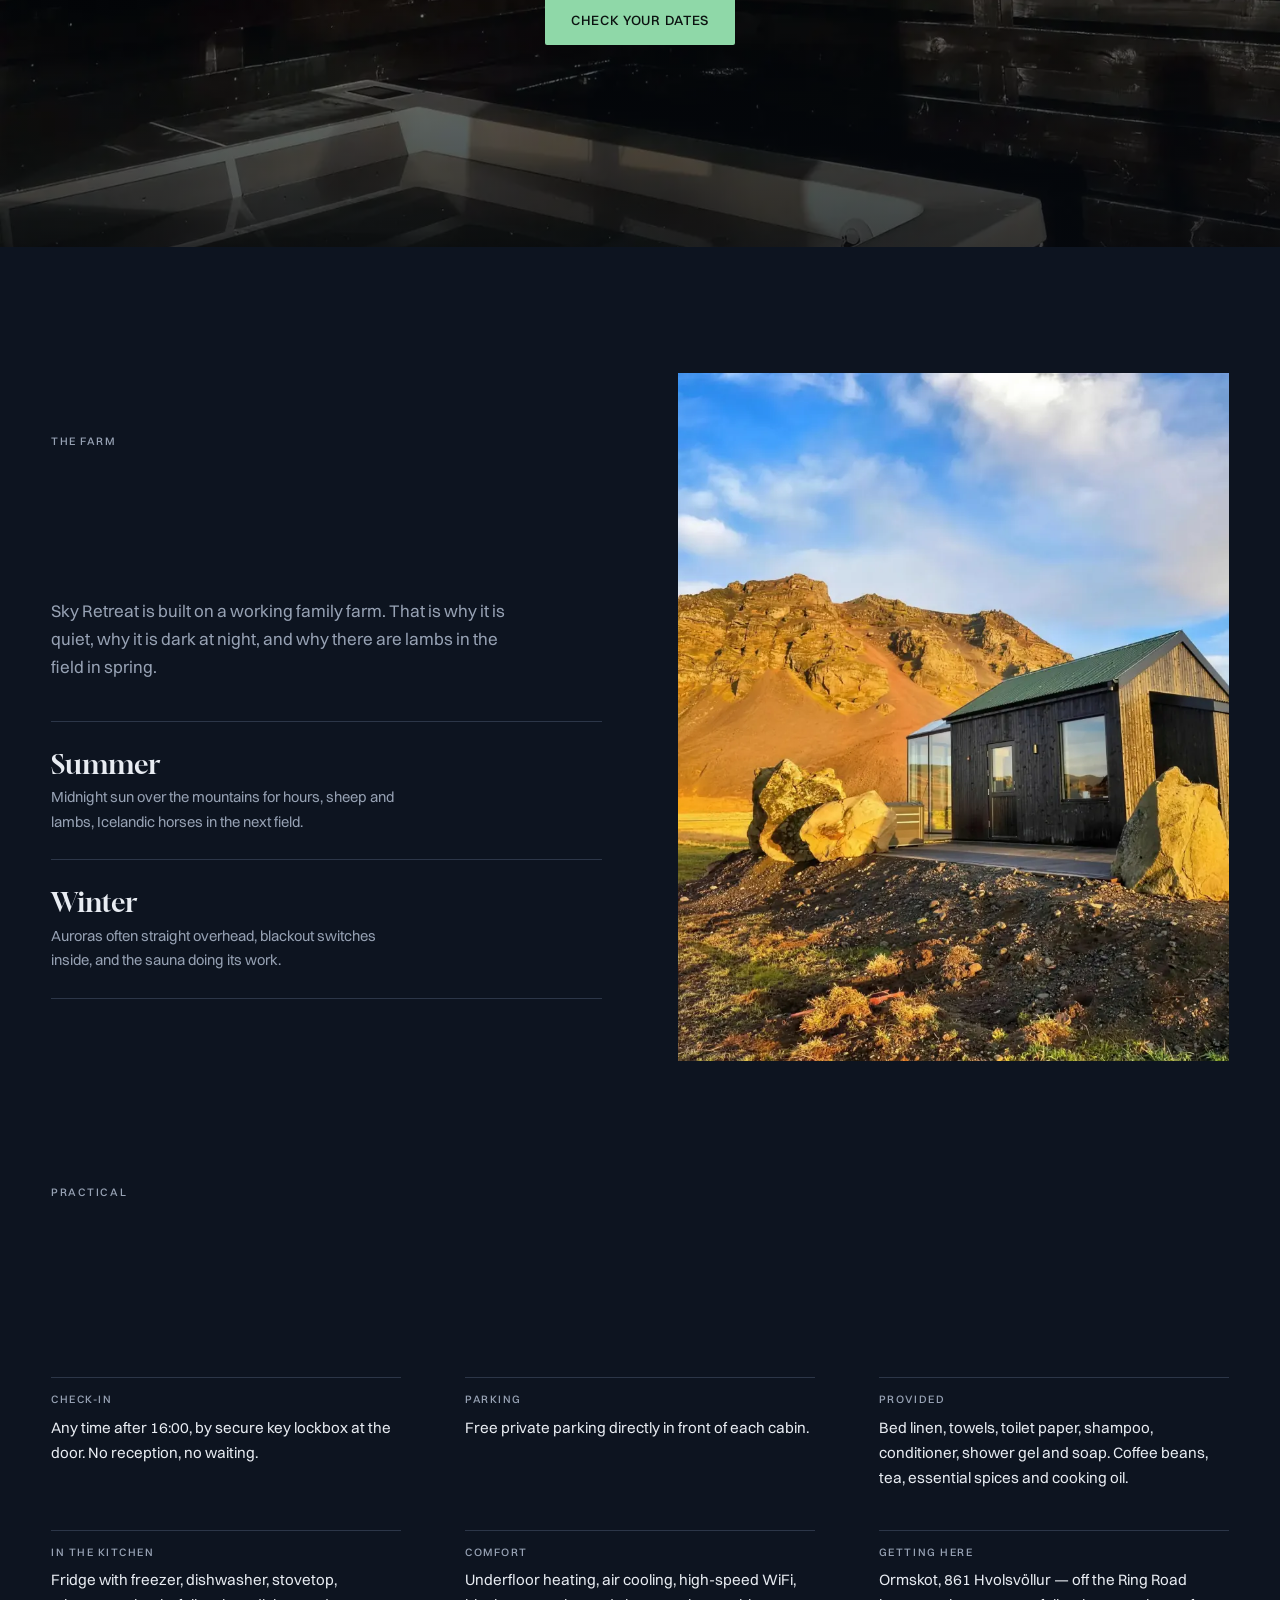
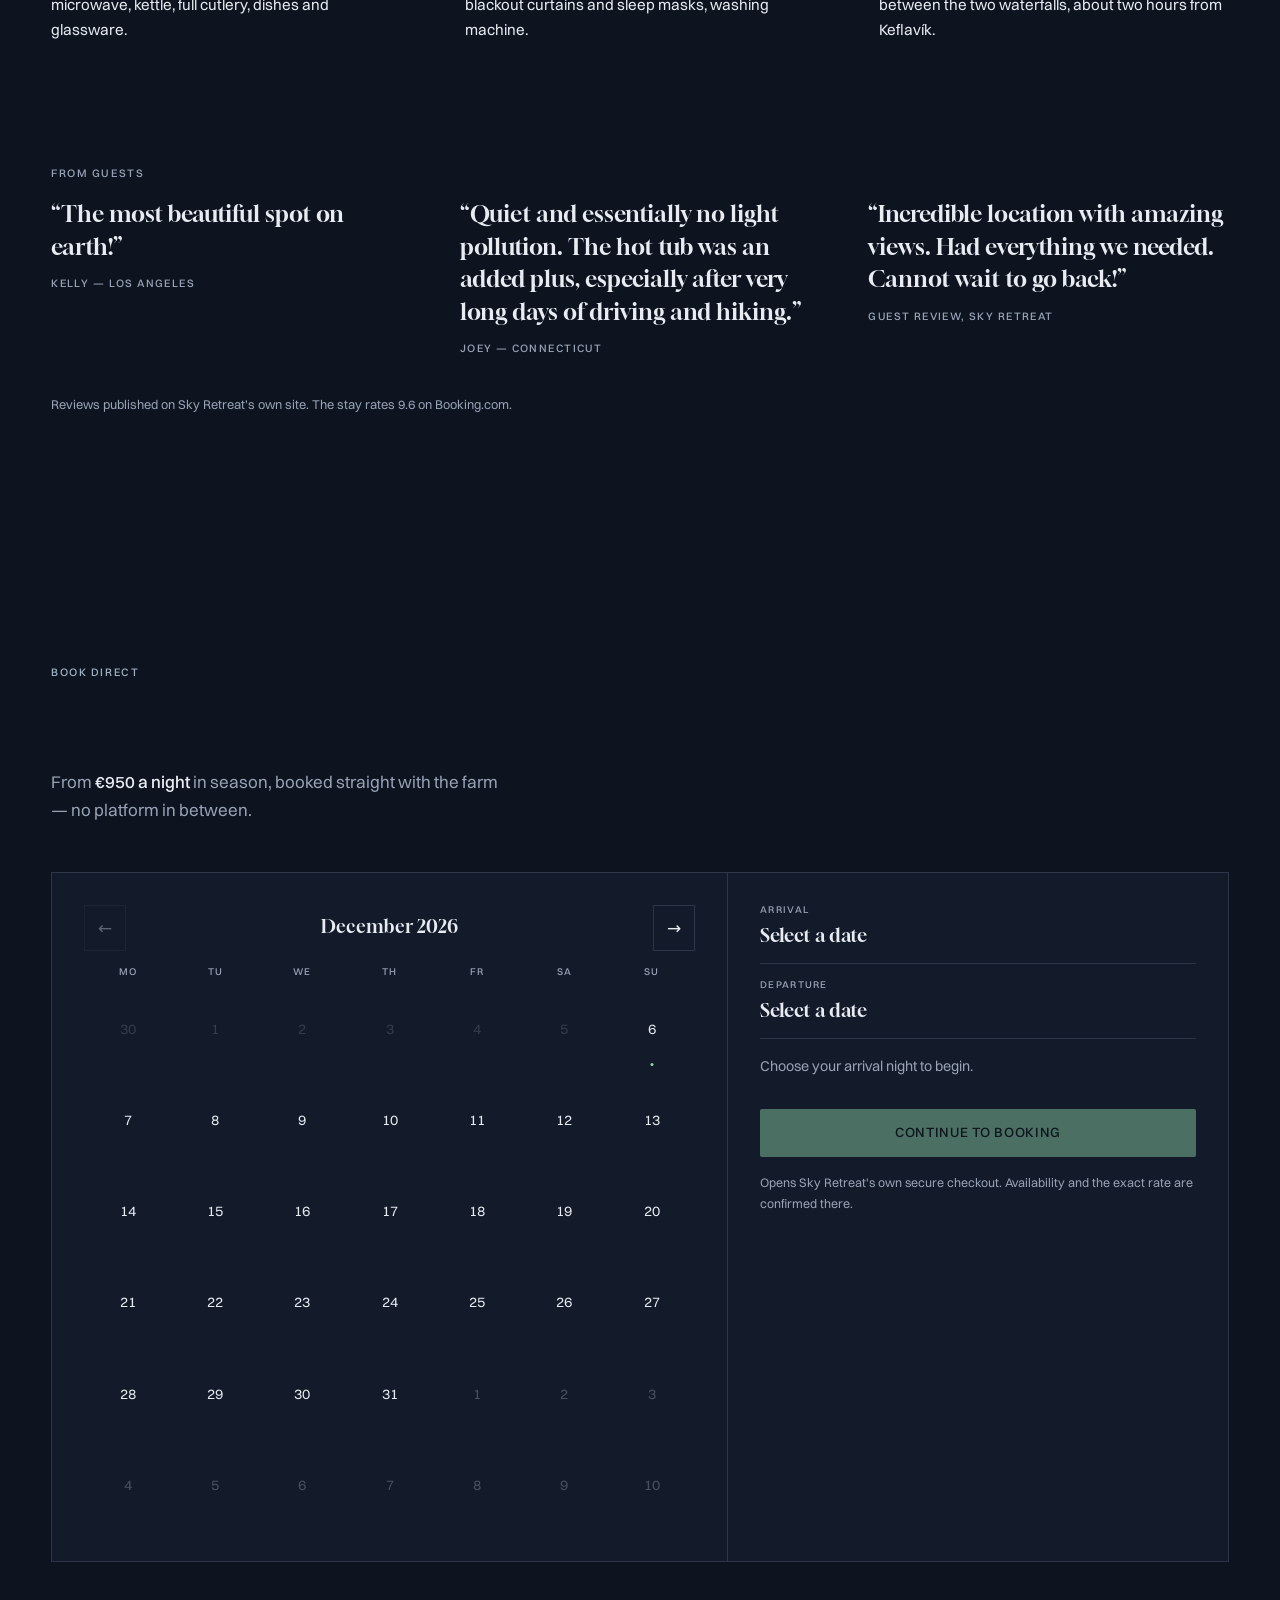
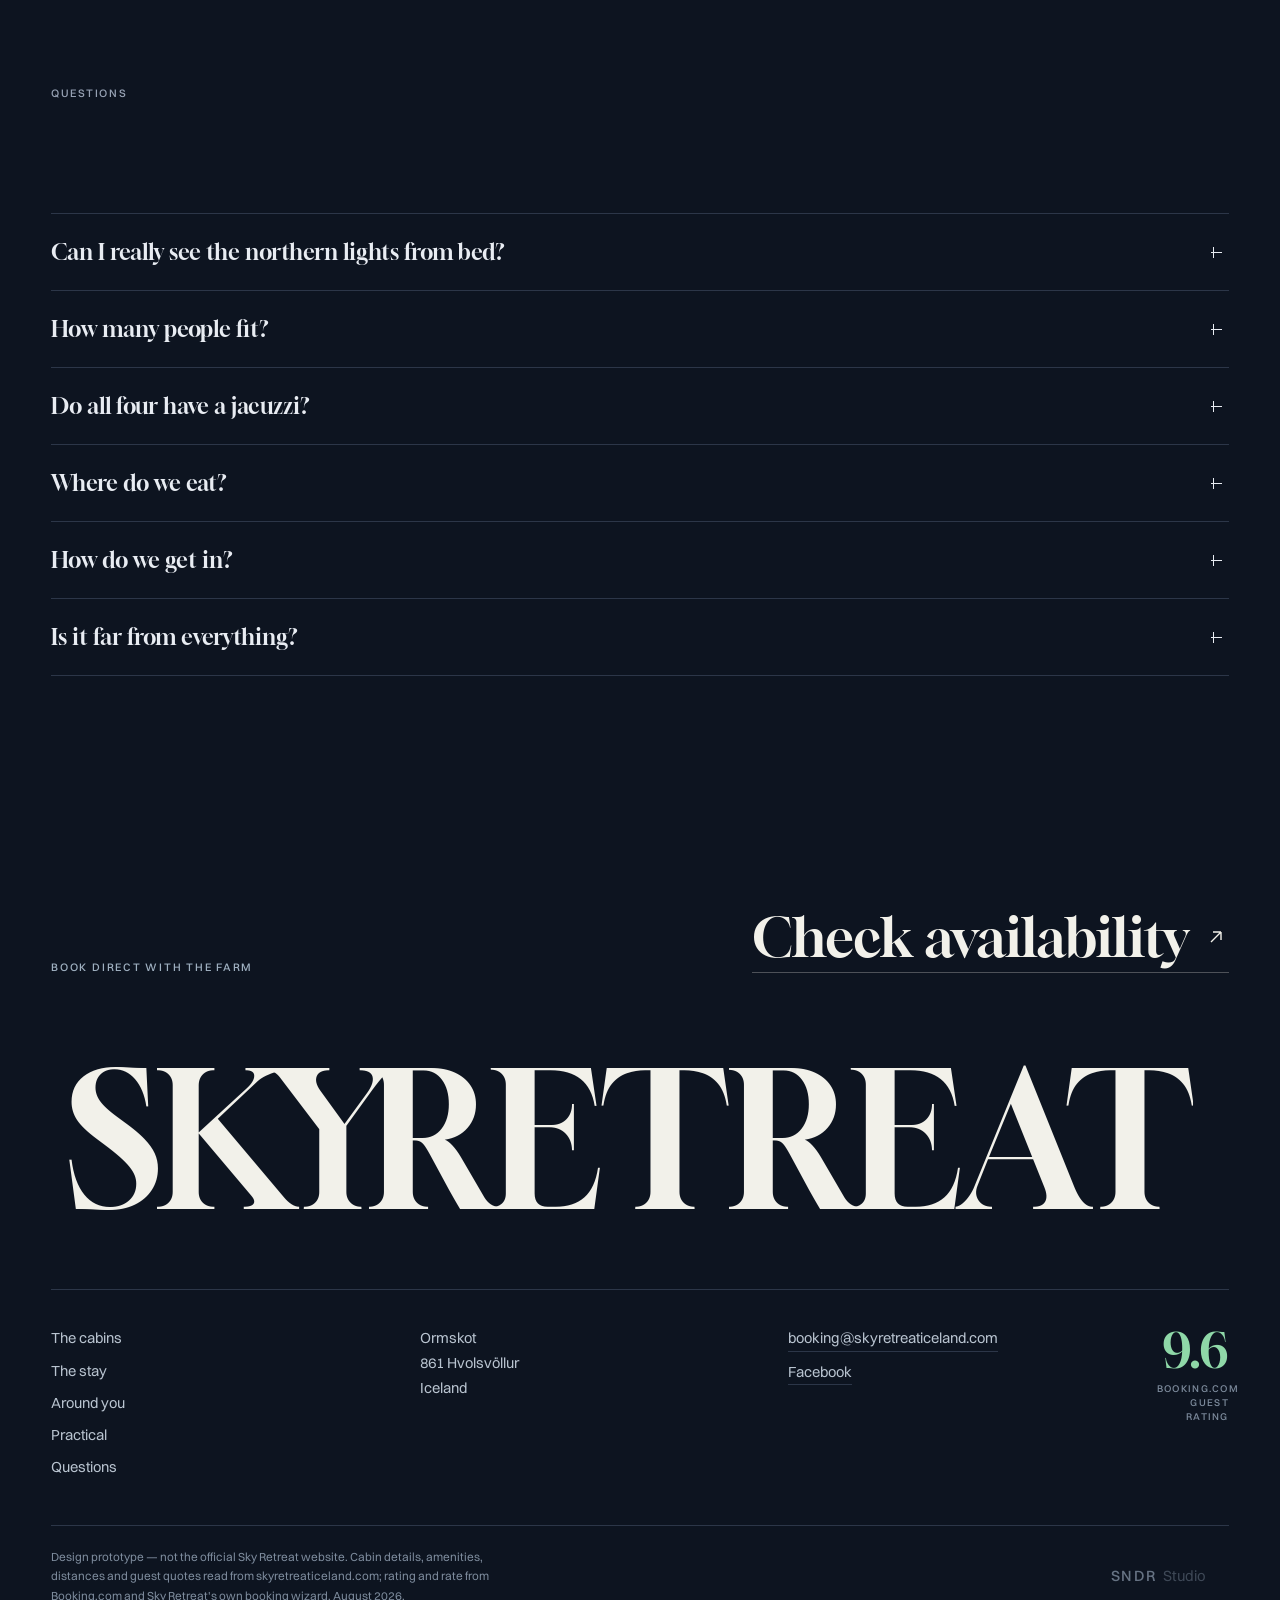
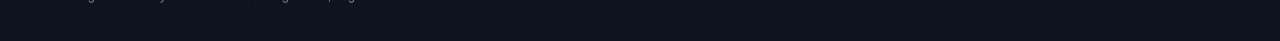
==== commit bfc490be: "Deploy fe1e9a2 (noindex preview)" ====
--- a/index.html
+++ b/index.html
@@ -13,7 +13,7 @@
 <link rel="icon" type="image/png" sizes="180x180" href="assets/img/favicon-180.png">
 <link rel="apple-touch-icon" href="assets/img/favicon-180.png">
 <link rel="icon" href="data:image/svg+xml,%3Csvg xmlns='http://www.w3.org/2000/svg' viewBox='0 0 32 32'%3E%3Crect width='32' height='32' fill='%230D1420'/%3E%3Cpath d='M6 22 L16 8 L26 22 Z' fill='none' stroke='%238FD8A8' stroke-width='2'/%3E%3C/svg%3E">
-<link rel="stylesheet" href="styles.css?v=c43caafa">
+<link rel="stylesheet" href="styles.css?v=44238694">
 </head>
 <body class="at-hero" data-ground="night">
 
@@ -94,7 +94,7 @@
   </section>
 
   <!-- ═══ 2 · INTRO (centred, KUBE's un-luxe-expérientiel beat) ═══ -->
-  <section class="intro" id="um" data-ground="day">
+  <section class="intro" id="um" data-ground="night">
     <div class="wrap intro_in">
       <p class="eyebrow rev">Ormskot · 861 Hvolsvöllur</p>
       <h2 class="h2 intro_h" data-reveal data-split="lines">Four cabins on a working farm, and nothing else for miles.</h2>
@@ -317,6 +317,6 @@
 <script src="assets/vendor/gsap.min.js"></script>
 <script src="assets/vendor/ScrollTrigger.min.js"></script>
 <script src="assets/vendor/lenis.min.js"></script>
-<script src="app.js?v=dda68ab4"></script>
+<script src="app.js?v=e0747138"></script>
 </body>
 </html>
--- a/styles.css
+++ b/styles.css
@@ -69,10 +69,12 @@
 .rl.in > i { transition: transform .8s var(--expo); }
 
 /* ---------- nav ---------- */
-.nav { position: fixed; inset: 0 0 auto 0; z-index: 50; height: calc(var(--nav-h) + env(safe-area-inset-top));
+.nav { position: fixed; inset: 0 0 auto 0; z-index: 58; height: calc(var(--nav-h) + env(safe-area-inset-top));
   padding-top: env(safe-area-inset-top); transition: height .6s cubic-bezier(.65,0,.35,1); }
 body.scrolled .nav { height: calc(4rem + env(safe-area-inset-top)); }
 body.scrolled .nav_in { color: #151A17; }
+body.menu-open .nav_in { color: #E8ECF2; }
+body.menu-open .nav_bg { opacity: 0; }
 .nav_bg { position: absolute; inset: 0; background: var(--day); border-bottom: 1px solid #CBD1C8; opacity: 0; transition: opacity .6s cubic-bezier(.65,0,.35,1); }
 body.scrolled .nav_bg { opacity: 1; }
 .nav_in { position: relative; height: 100%; display: flex; align-items: center; justify-content: space-between; padding-inline: var(--pad); }
@@ -101,17 +103,35 @@
 body.menu-open .nav_burger { background: var(--aurora); color: var(--on-aurora); }
 
 /* ---------- menu ---------- */
-.menu { position: fixed; inset: 0; z-index: 49; display: grid; grid-template-columns: 1fr 1fr; background: var(--day); color: #151A17; opacity: 0; visibility: hidden; transition: opacity .45s var(--ease), visibility .45s; }
+.menu { position: fixed; inset: 0; z-index: 56; display: grid; grid-template-columns: 1fr 1fr;
+  background: var(--night); color: #E8ECF2; opacity: 0; visibility: hidden;
+  transition: opacity .45s var(--ease), visibility .45s; }
+body.menu-open .mobilebar_wrap { visibility: hidden; }
 .menu[hidden] { display: grid; }
 body.menu-open .menu { opacity: 1; visibility: visible; }
 .menu_links { display: flex; flex-direction: column; justify-content: center; gap: 2.5rem; padding: var(--nav-h) var(--pad) var(--pad); }
 .menu_links ul { list-style: none; }
-.menu_links li { border-bottom: 1px solid #CBD1C8; }
-.menu_links li:first-child { border-top: 1px solid #CBD1C8; }
-.menu_links a { display: flex; align-items: baseline; gap: 1rem; padding: clamp(.85rem, 2.2vh, 1.4rem) 0; transition: opacity .3s; }
-.menu_links span { font: 400 clamp(1.3rem, 2.8vw, 2.1rem)/1.1 var(--disp); }
-.menu_links em { font: 400 .76rem/1 var(--sans); font-style: normal; letter-spacing: .05em; color: #5C665F; margin-left: auto; text-align: right; }
-.menu_foot { display: grid; gap: .4rem; font-size: .85rem; color: #5C665F; }
+.menu_links li { border-bottom: 1px solid var(--g-line); overflow: hidden; }
+.menu_links li:first-child { border-top: 1px solid var(--g-line); }
+.menu_links a { position: relative; display: flex; align-items: baseline; gap: 1rem;
+  padding: clamp(.85rem, 2.2vh, 1.4rem) 0; color: inherit;
+  transform: translateY(105%); transition: transform .8s var(--expo), color .3s; }
+/* each row rises out of its own rule as the panel opens, stagger set inline */
+body.menu-open .menu_links a { transform: none; }
+.menu_links span { font: 400 clamp(1.5rem, 3.2vw, 2.4rem)/1.1 var(--disp); }
+.menu_links em { font: 400 .76rem/1 var(--sans); font-style: normal; letter-spacing: .05em;
+  color: var(--g-soft); margin-left: auto; text-align: right; transition: color .3s; }
+/* the accent the rest of the build uses, on the row you are actually on */
+.menu_links a::after { content: ''; position: absolute; left: 0; right: 0; bottom: -1px; height: 1px;
+  background: var(--aurora); transform: scaleX(0); transform-origin: 0 50%;
+  transition: transform .5s var(--ease); }
+.menu_links a:active::after, .menu_links a:focus-visible::after { transform: scaleX(1); }
+@media (hover: hover) and (pointer: fine) {
+  .menu_links a:hover { color: var(--aurora); }
+  .menu_links a:hover em { color: var(--g-soft); }
+  .menu_links a:hover::after { transform: scaleX(1); }
+}
+.menu_foot { display: grid; gap: .4rem; font-size: .85rem; color: var(--g-soft); }
 .menu_visual { position: relative; overflow: clip; }
 .menu_img { position: absolute; inset: 0; width: 100%; height: 100%; object-fit: cover; opacity: 0; transition: opacity .3s; }
 .menu_img.is-visible { opacity: 1; }
@@ -411,7 +431,15 @@
   .nav_book { display: none; }
   .mobilebar_wrap { display: block; }
   .menu { grid-template-columns: 1fr; }
-  .menu_visual { display: none; }
+  /* the panel's photography was switched off entirely on a phone, which is what left
+     a bare list of links. It returns as a band under them — no hover to drive a
+     crossfade on touch, so it holds one frame and reads as atmosphere, not a dead
+     control. */
+  .menu { grid-template-rows: 1fr auto; }
+  .menu_visual { display: block; position: relative; height: 26svh; min-height: 9rem; }
+  .menu_visual .menu_img:not(.is-visible) { display: none; }
+  .menu_visual::after { content: ''; position: absolute; inset: 0;
+    background: linear-gradient(180deg, var(--night) 0%, rgba(13,20,32,0) 46%); }
   .hero_wm { top: 15%; flex-direction: column; align-items: center; justify-content: flex-start; gap: 0; text-align: center; padding-right: var(--pad); }
   .hero_base { padding-bottom: 5rem; }
   /* ── mobile rhythm ──────────────────────────────────────────────────────
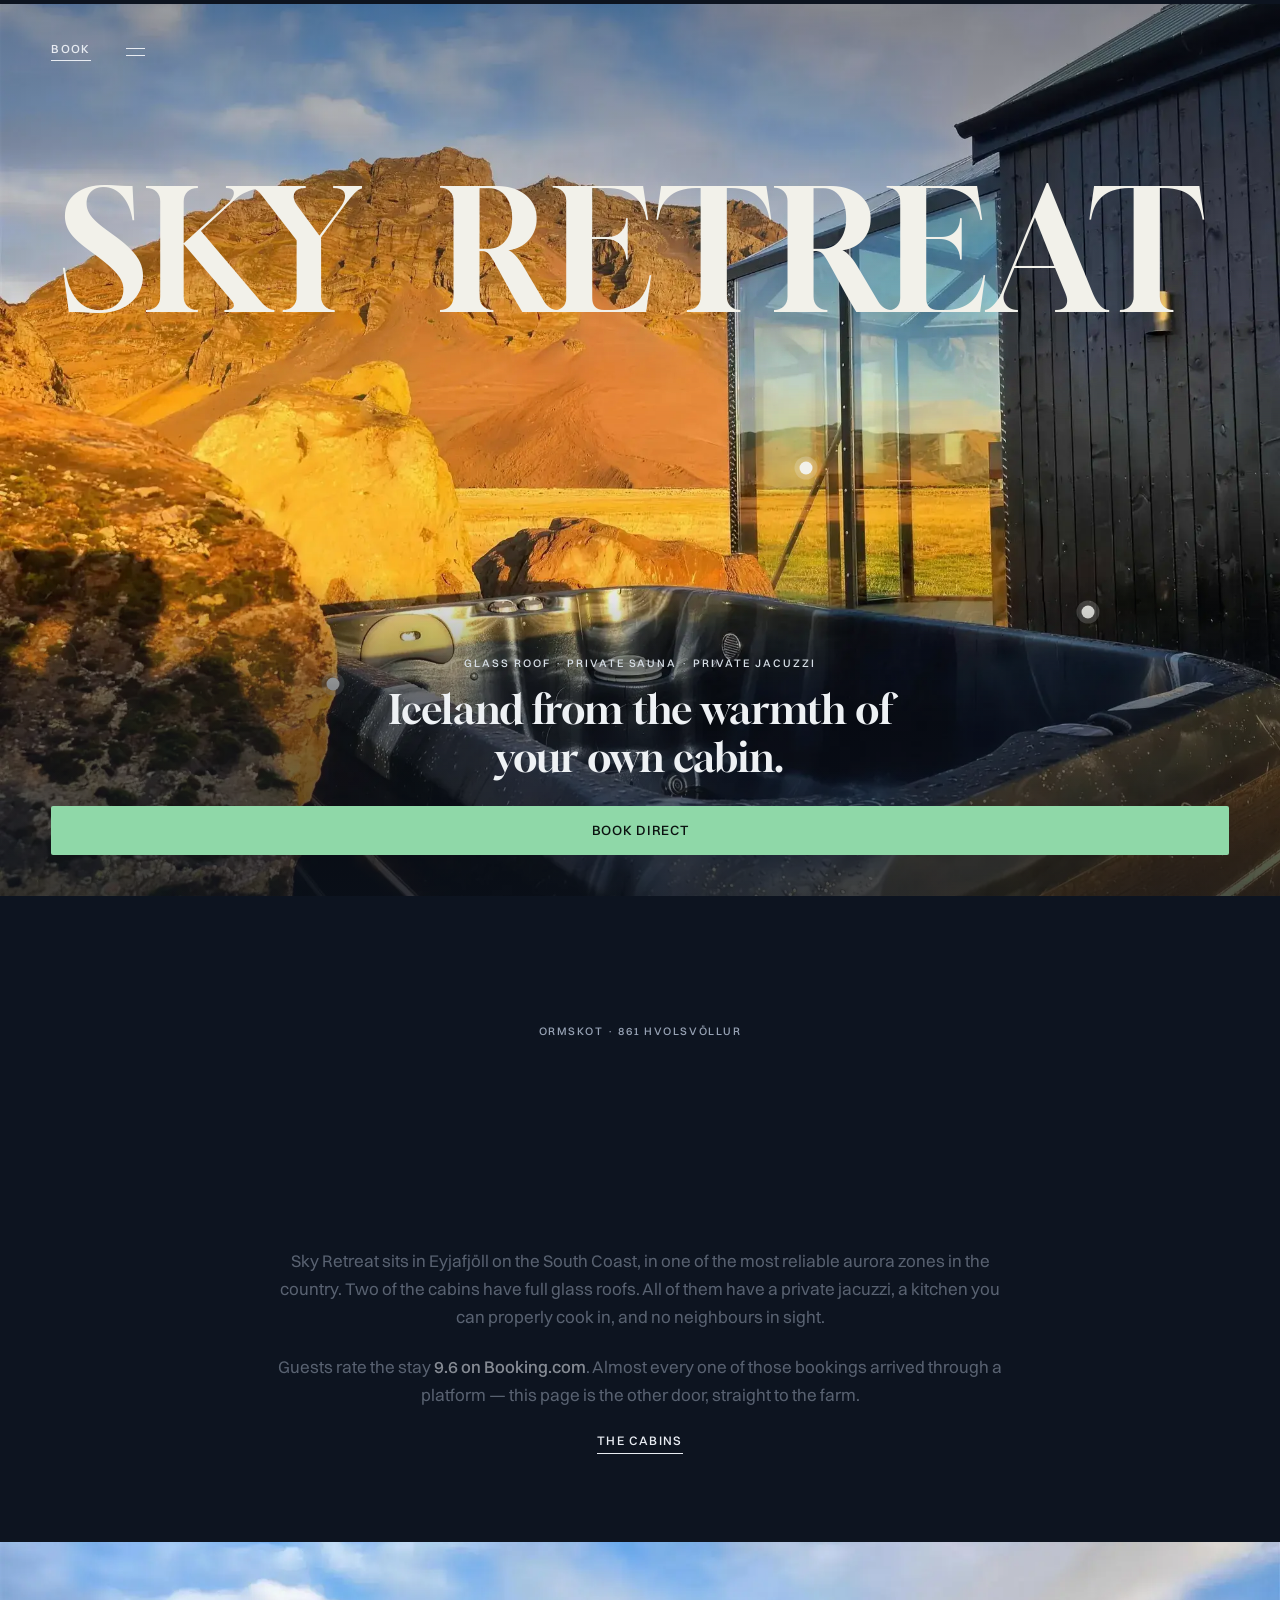
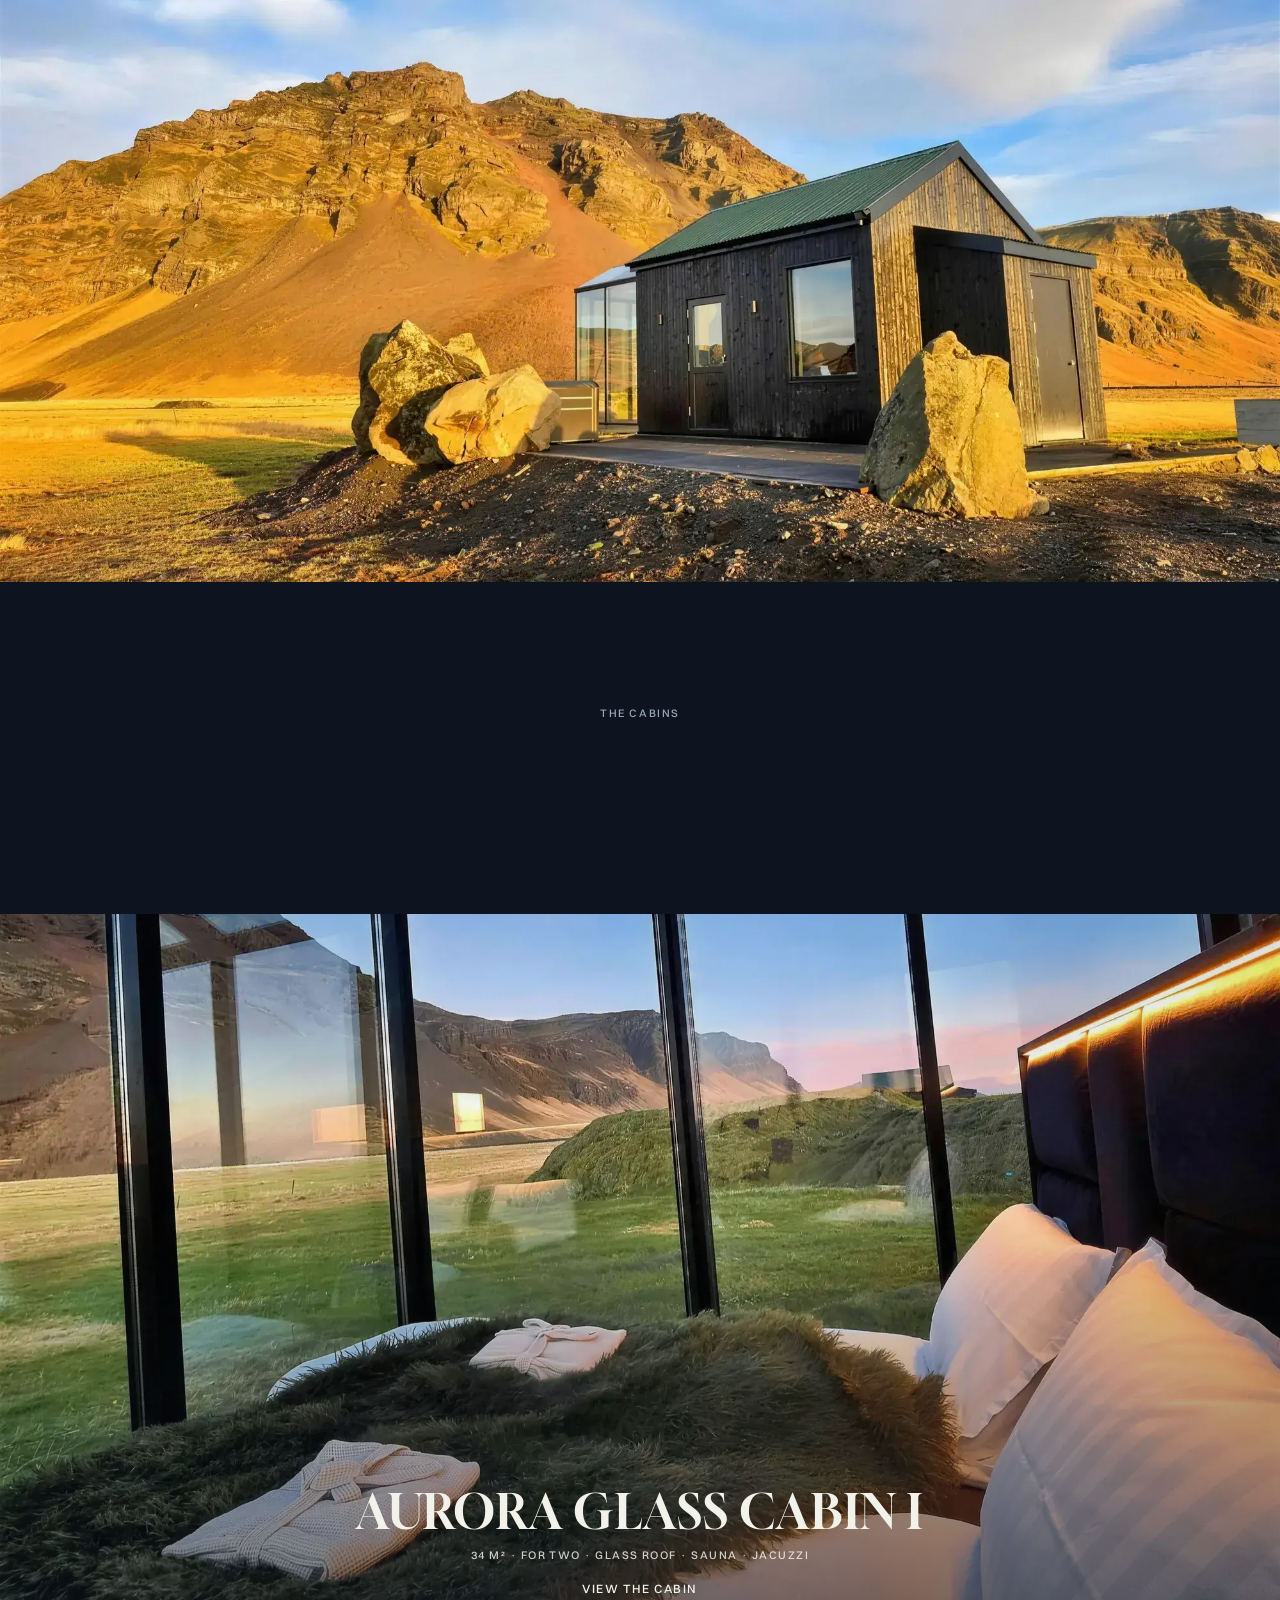
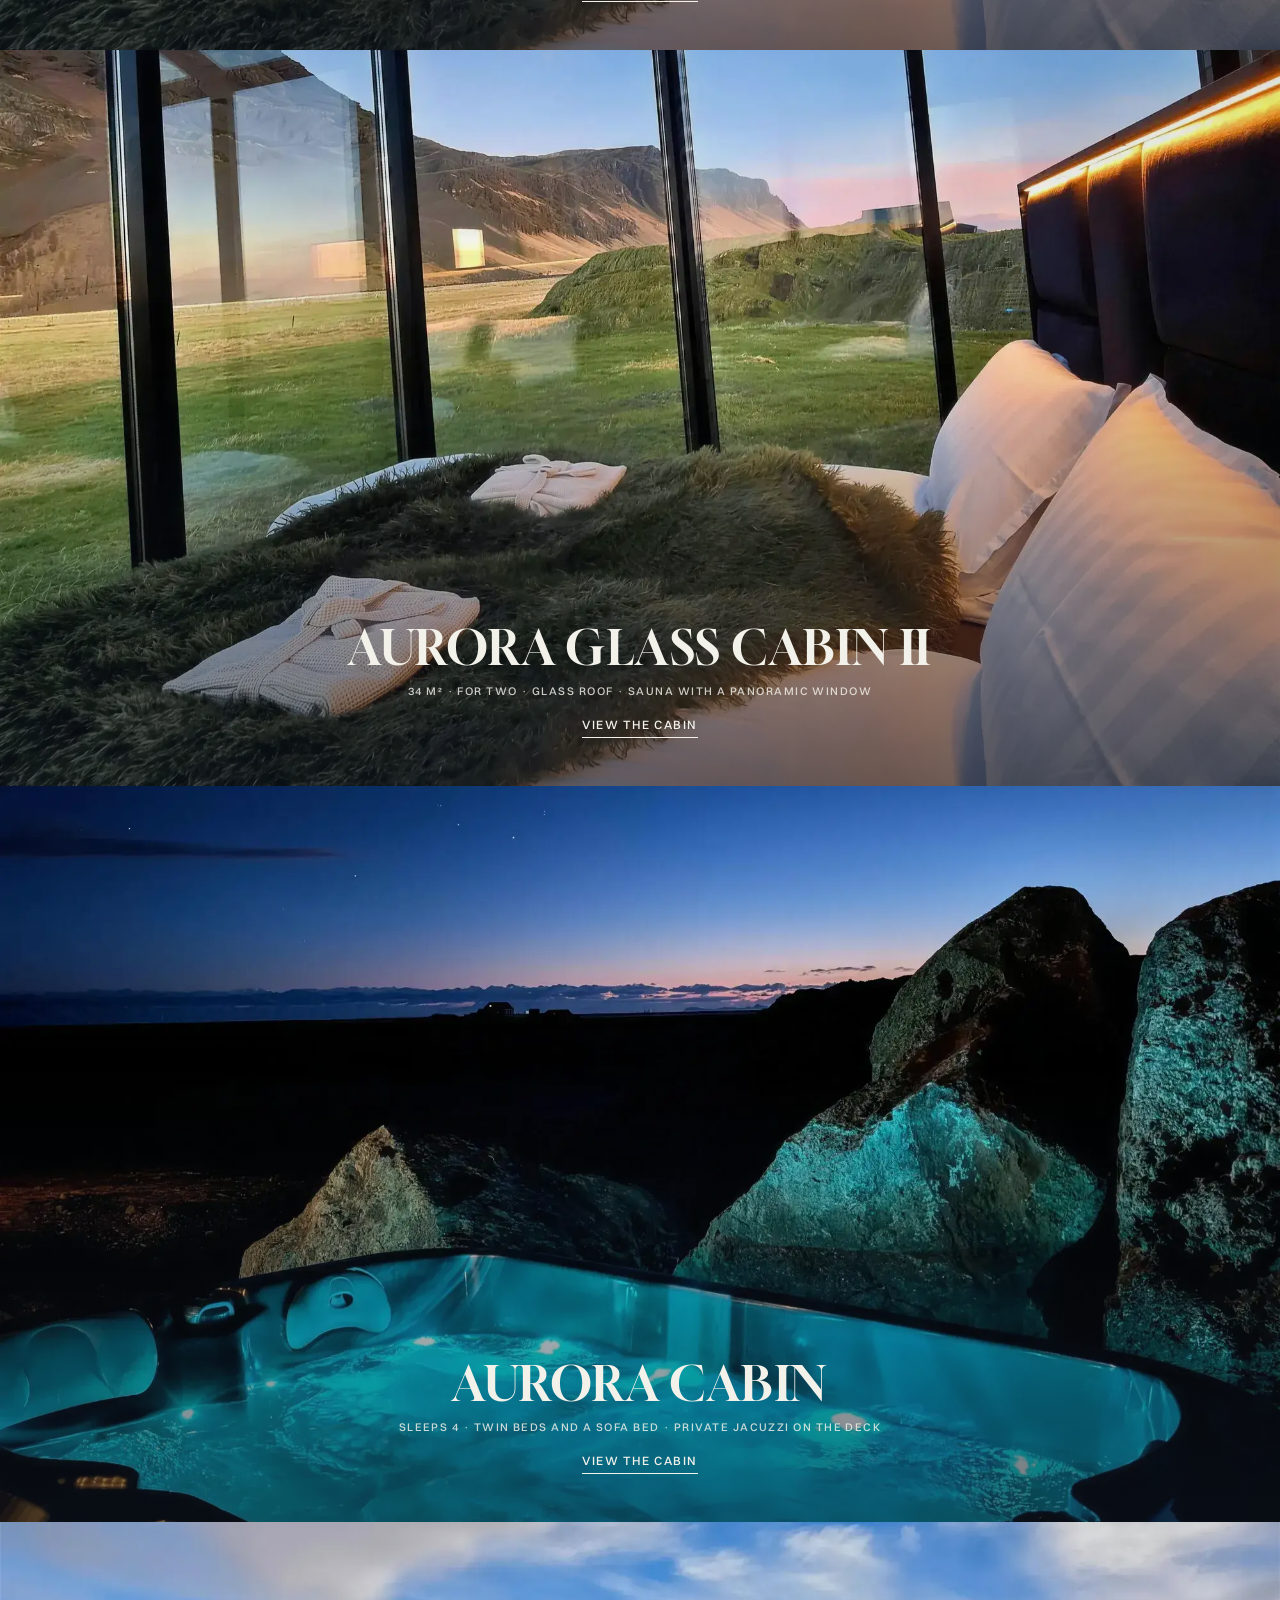
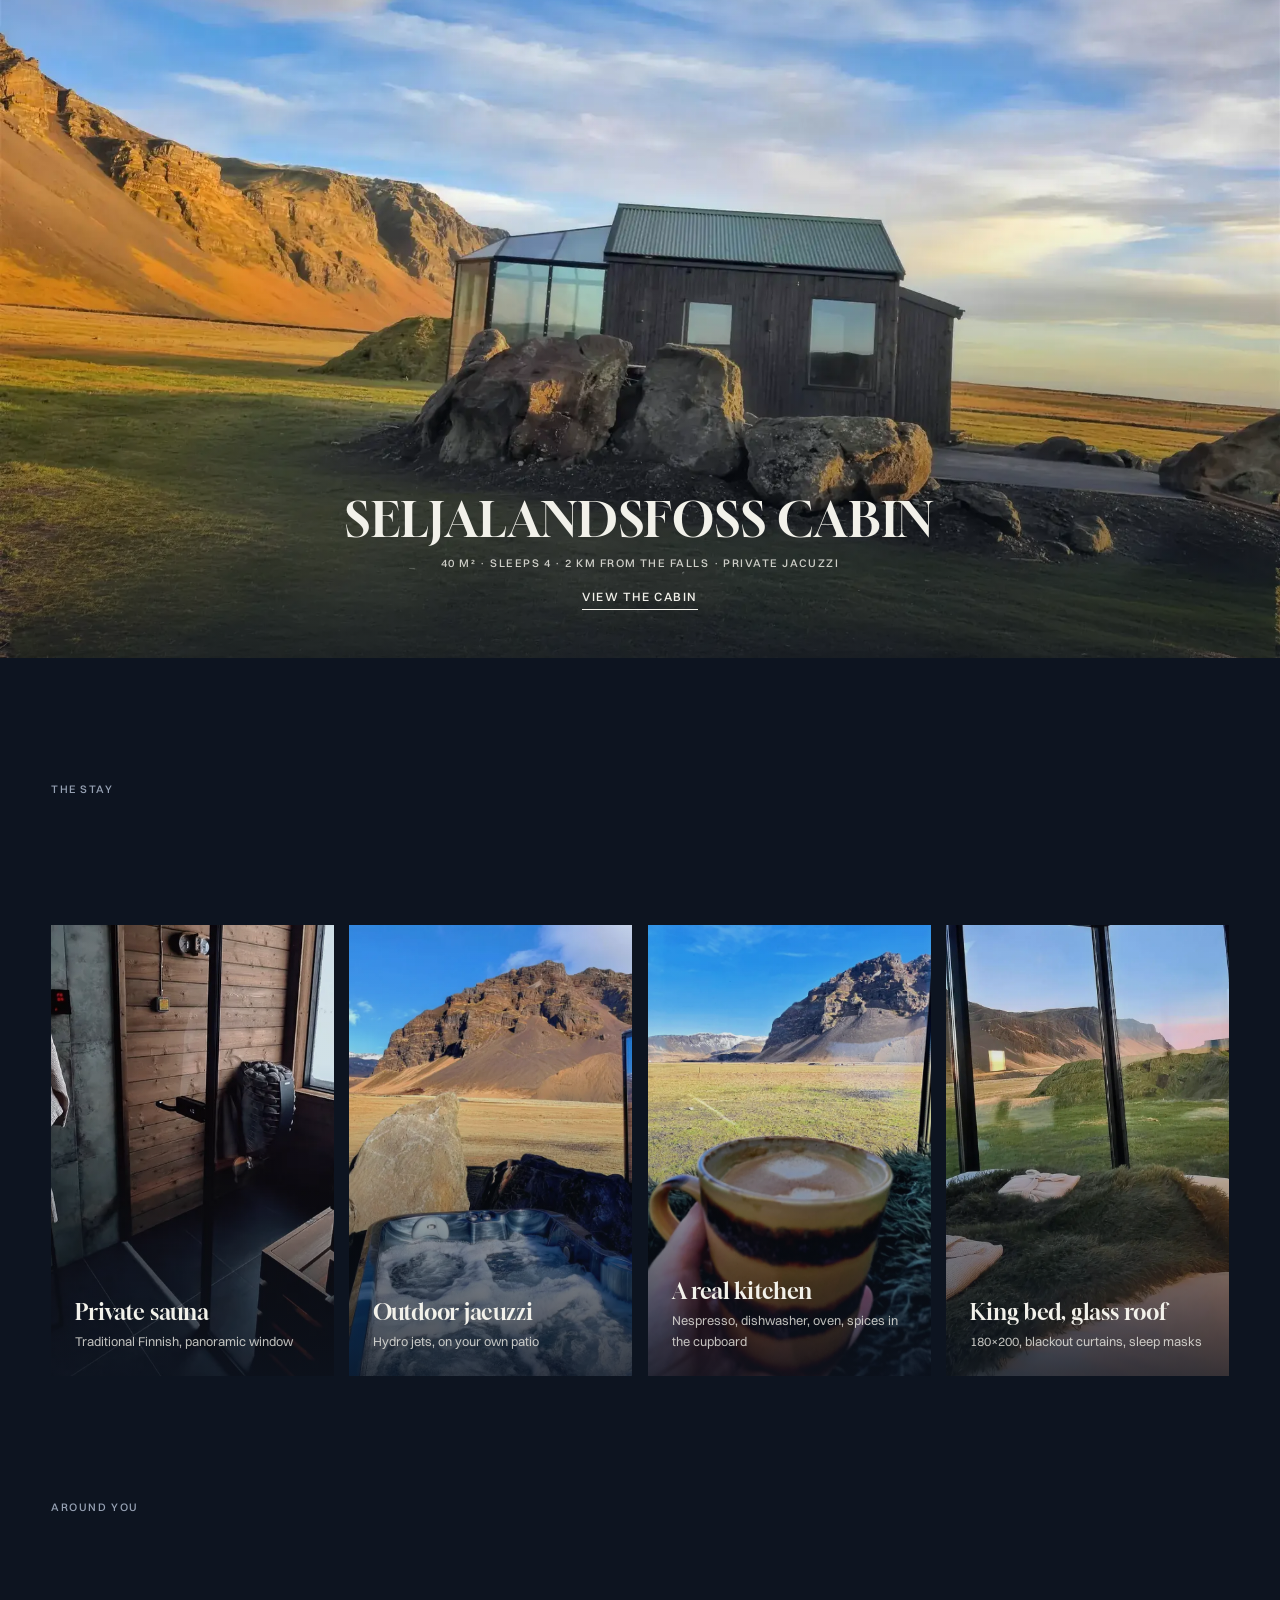
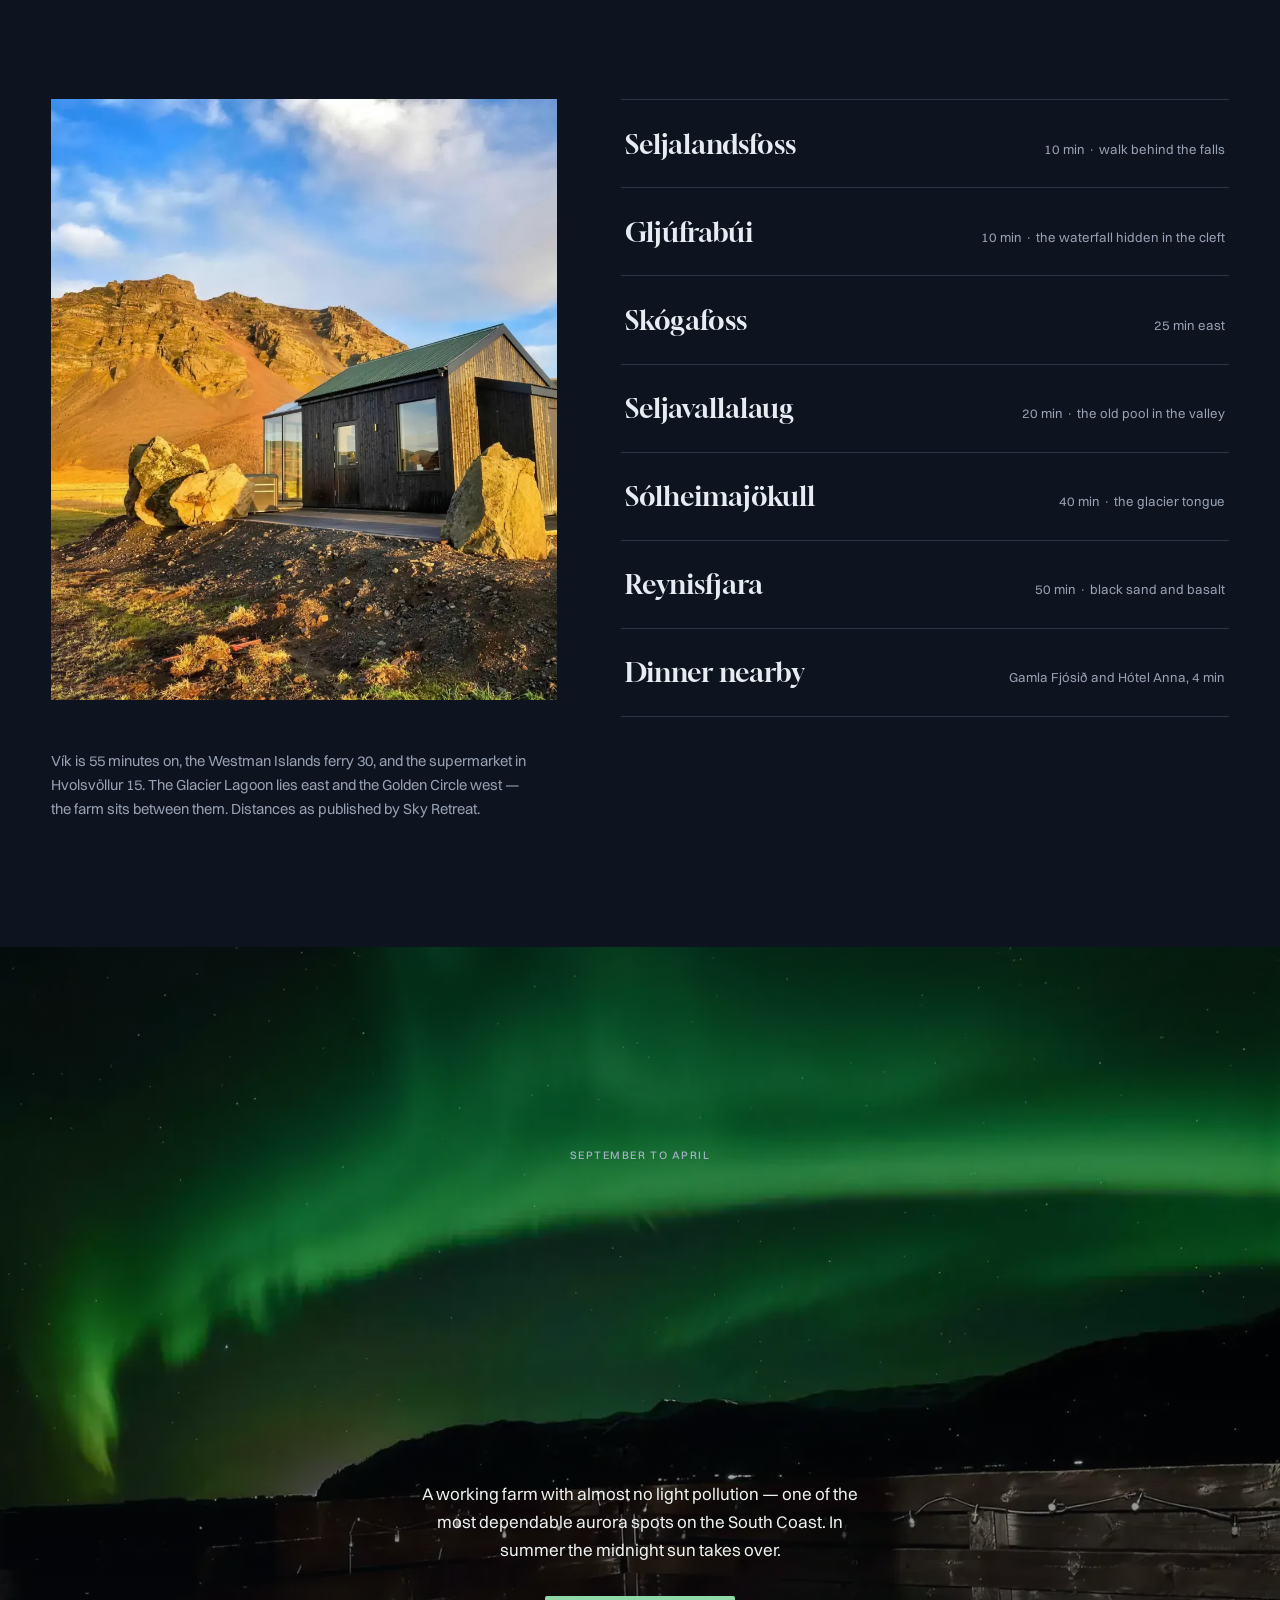
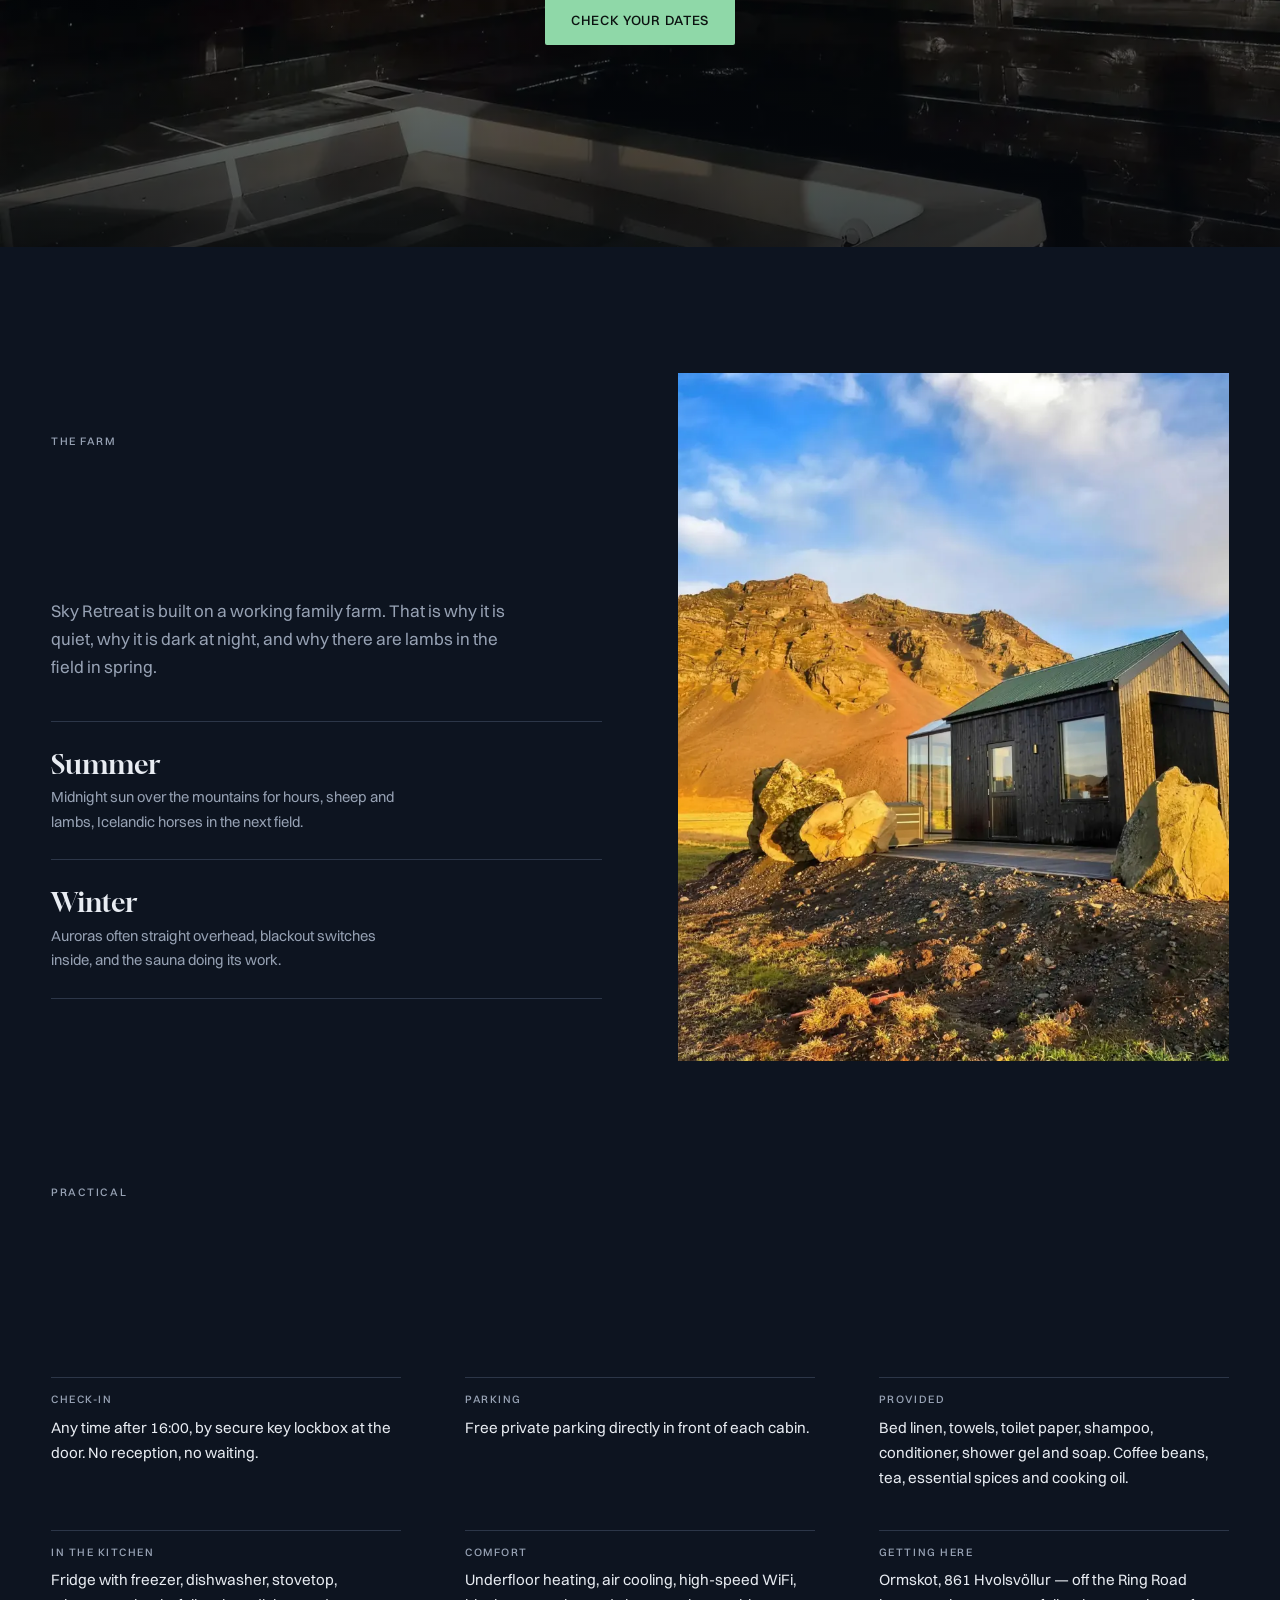
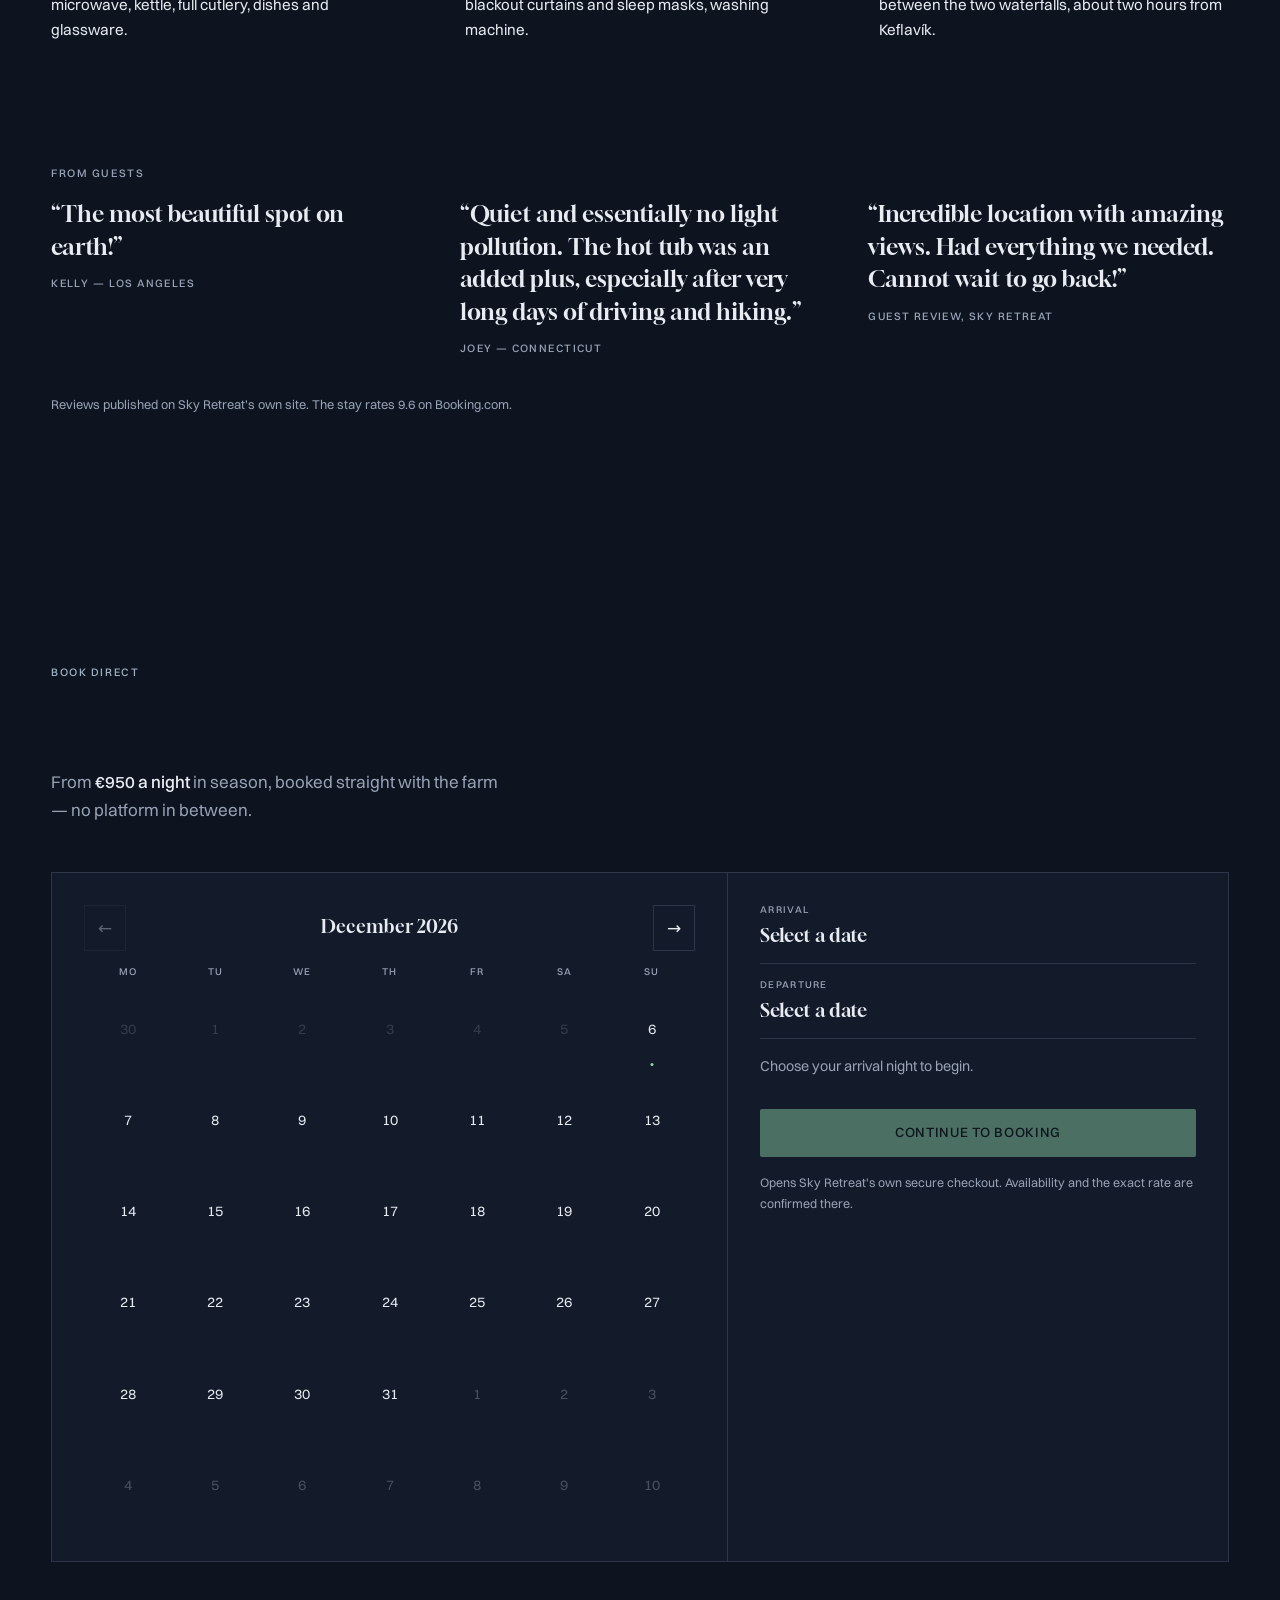
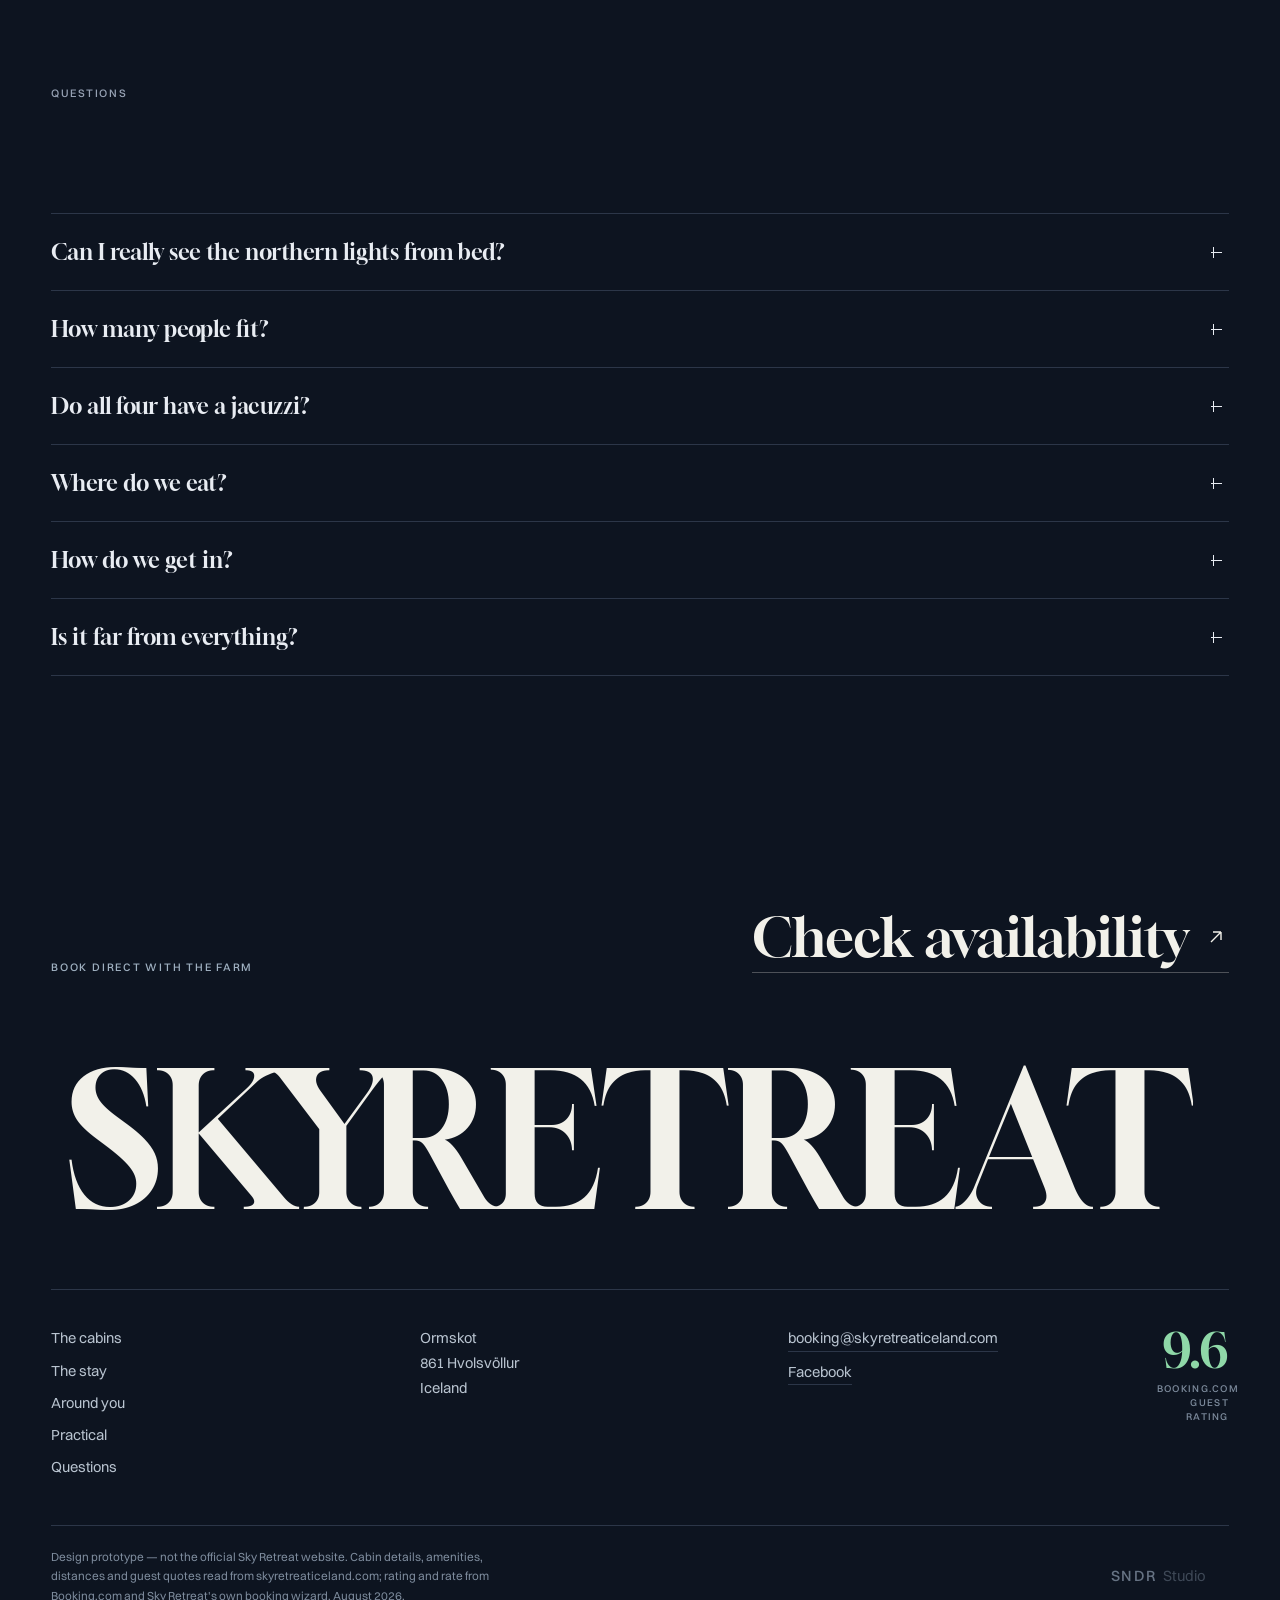
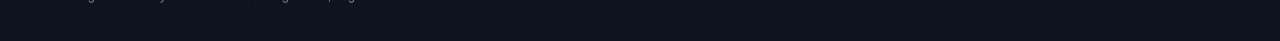
==== commit 8b5b8257: "Deploy 82d801c (noindex preview)" ====
--- a/index.html
+++ b/index.html
@@ -13,7 +13,7 @@
 <link rel="icon" type="image/png" sizes="180x180" href="assets/img/favicon-180.png">
 <link rel="apple-touch-icon" href="assets/img/favicon-180.png">
 <link rel="icon" href="data:image/svg+xml,%3Csvg xmlns='http://www.w3.org/2000/svg' viewBox='0 0 32 32'%3E%3Crect width='32' height='32' fill='%230D1420'/%3E%3Cpath d='M6 22 L16 8 L26 22 Z' fill='none' stroke='%238FD8A8' stroke-width='2'/%3E%3C/svg%3E">
-<link rel="stylesheet" href="styles.css?v=44238694">
+<link rel="stylesheet" href="styles.css?v=26873596">
 </head>
 <body class="at-hero" data-ground="night">
 
@@ -41,11 +41,11 @@
 <div class="menu" id="menu" hidden>
   <nav class="menu_links" aria-label="Main">
     <ul id="menuList">
-      <li><a href="#skalar"><span>The cabins</span><em>Four, on one farm</em></a></li>
-      <li><a href="#upplifun"><span>The stay</span><em>Sauna · jacuzzi · glass roof</em></a></li>
-      <li><a href="#nagrenni"><span>Around you</span><em>Seljalandsfoss · Skógafoss · Reynisfjara</em></a></li>
-      <li><a href="#nott"><span>The lights</span><em>September to April</em></a></li>
-      <li><a href="#boka"><span>Book direct</span><em>Straight with the farm</em></a></li>
+      <li><a href="#skalar"><span>The cabins</span></a></li>
+      <li><a href="#upplifun"><span>The stay</span></a></li>
+      <li><a href="#nagrenni"><span>Around you</span></a></li>
+      <li><a href="#nott"><span>The lights</span></a></li>
+      <li><a href="#boka"><span>Book direct</span></a></li>
     </ul>
     <div class="menu_foot">
       <a href="mailto:booking@skyretreaticeland.com">booking@skyretreaticeland.com</a>
--- a/styles.css
+++ b/styles.css
@@ -431,15 +431,19 @@
   .nav_book { display: none; }
   .mobilebar_wrap { display: block; }
   .menu { grid-template-columns: 1fr; }
-  /* the panel's photography was switched off entirely on a phone, which is what left
-     a bare list of links. It returns as a band under them — no hover to drive a
-     crossfade on touch, so it holds one frame and reads as atmosphere, not a dead
-     control. */
-  .menu { grid-template-rows: 1fr auto; }
-  .menu_visual { display: block; position: relative; height: 26svh; min-height: 9rem; }
+  .menu { grid-template-columns: 1fr; grid-template-rows: 1fr; }
+  .menu_visual { display: block; position: absolute; inset: 0; z-index: 0; }
   .menu_visual .menu_img:not(.is-visible) { display: none; }
-  .menu_visual::after { content: ''; position: absolute; inset: 0;
-    background: linear-gradient(180deg, var(--night) 0%, rgba(13,20,32,0) 46%); }
+  .menu_visual .menu_img { width: 100%; height: 100%; object-fit: cover; opacity: .3; }
+  .menu_visual::after { content: ''; position: absolute; inset: 0; background:
+    linear-gradient(180deg, rgba(13,20,32,.92) 0%, rgba(13,20,32,.62) 42%, rgba(13,20,32,.94) 100%); }
+  .menu_links { position: relative; z-index: 1; justify-content: center; gap: clamp(2rem, 7vh, 3.5rem); }
+  .menu_links li, .menu_links li:first-child { border: 0; }
+  .menu_links a { padding: .1em 0; }
+  .menu_links span { font-size: clamp(2.1rem, 9.5vw, 3.2rem); line-height: 1.04; }
+  /* the booking row is the one action here, so it carries the accent */
+  .menu_links li:last-child a { color: var(--aurora); }
+  .menu_foot { position: relative; z-index: 1; }
   .hero_wm { top: 15%; flex-direction: column; align-items: center; justify-content: flex-start; gap: 0; text-align: center; padding-right: var(--pad); }
   .hero_base { padding-bottom: 5rem; }
   /* ── mobile rhythm ──────────────────────────────────────────────────────
